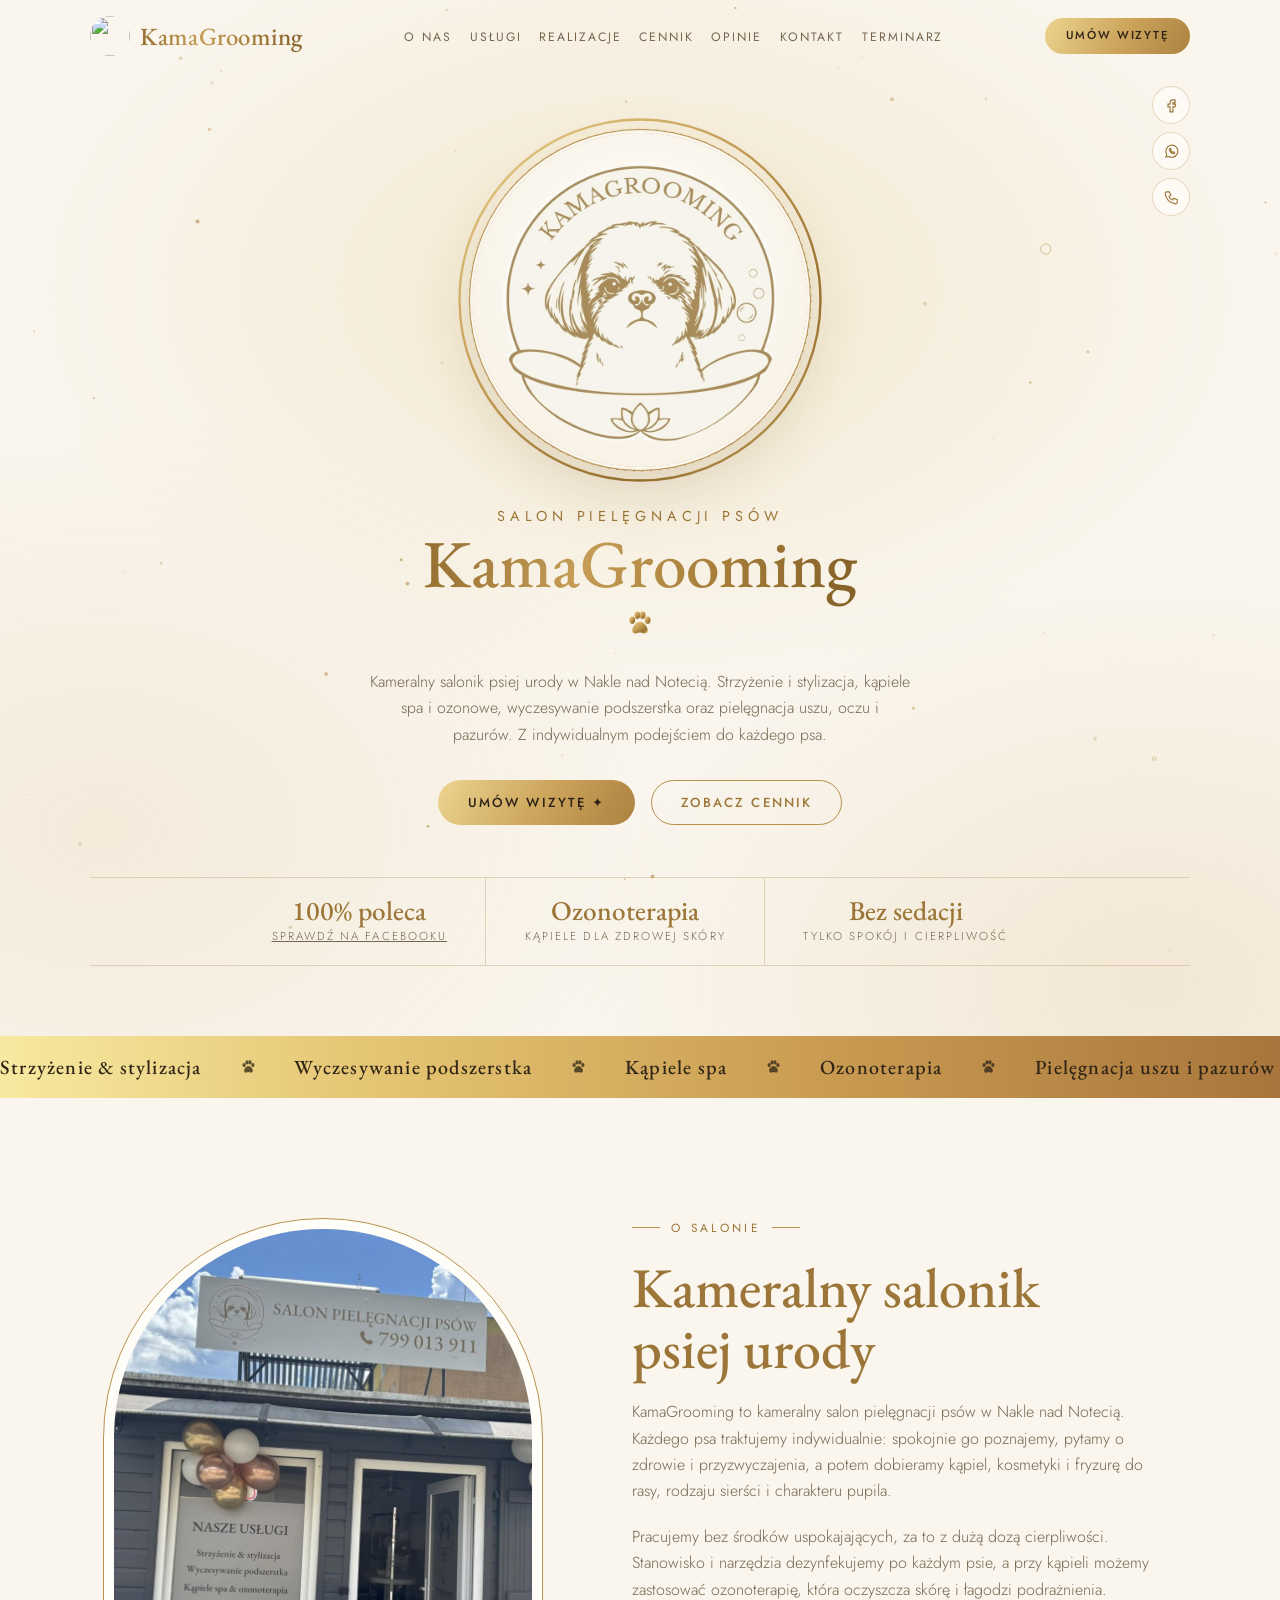
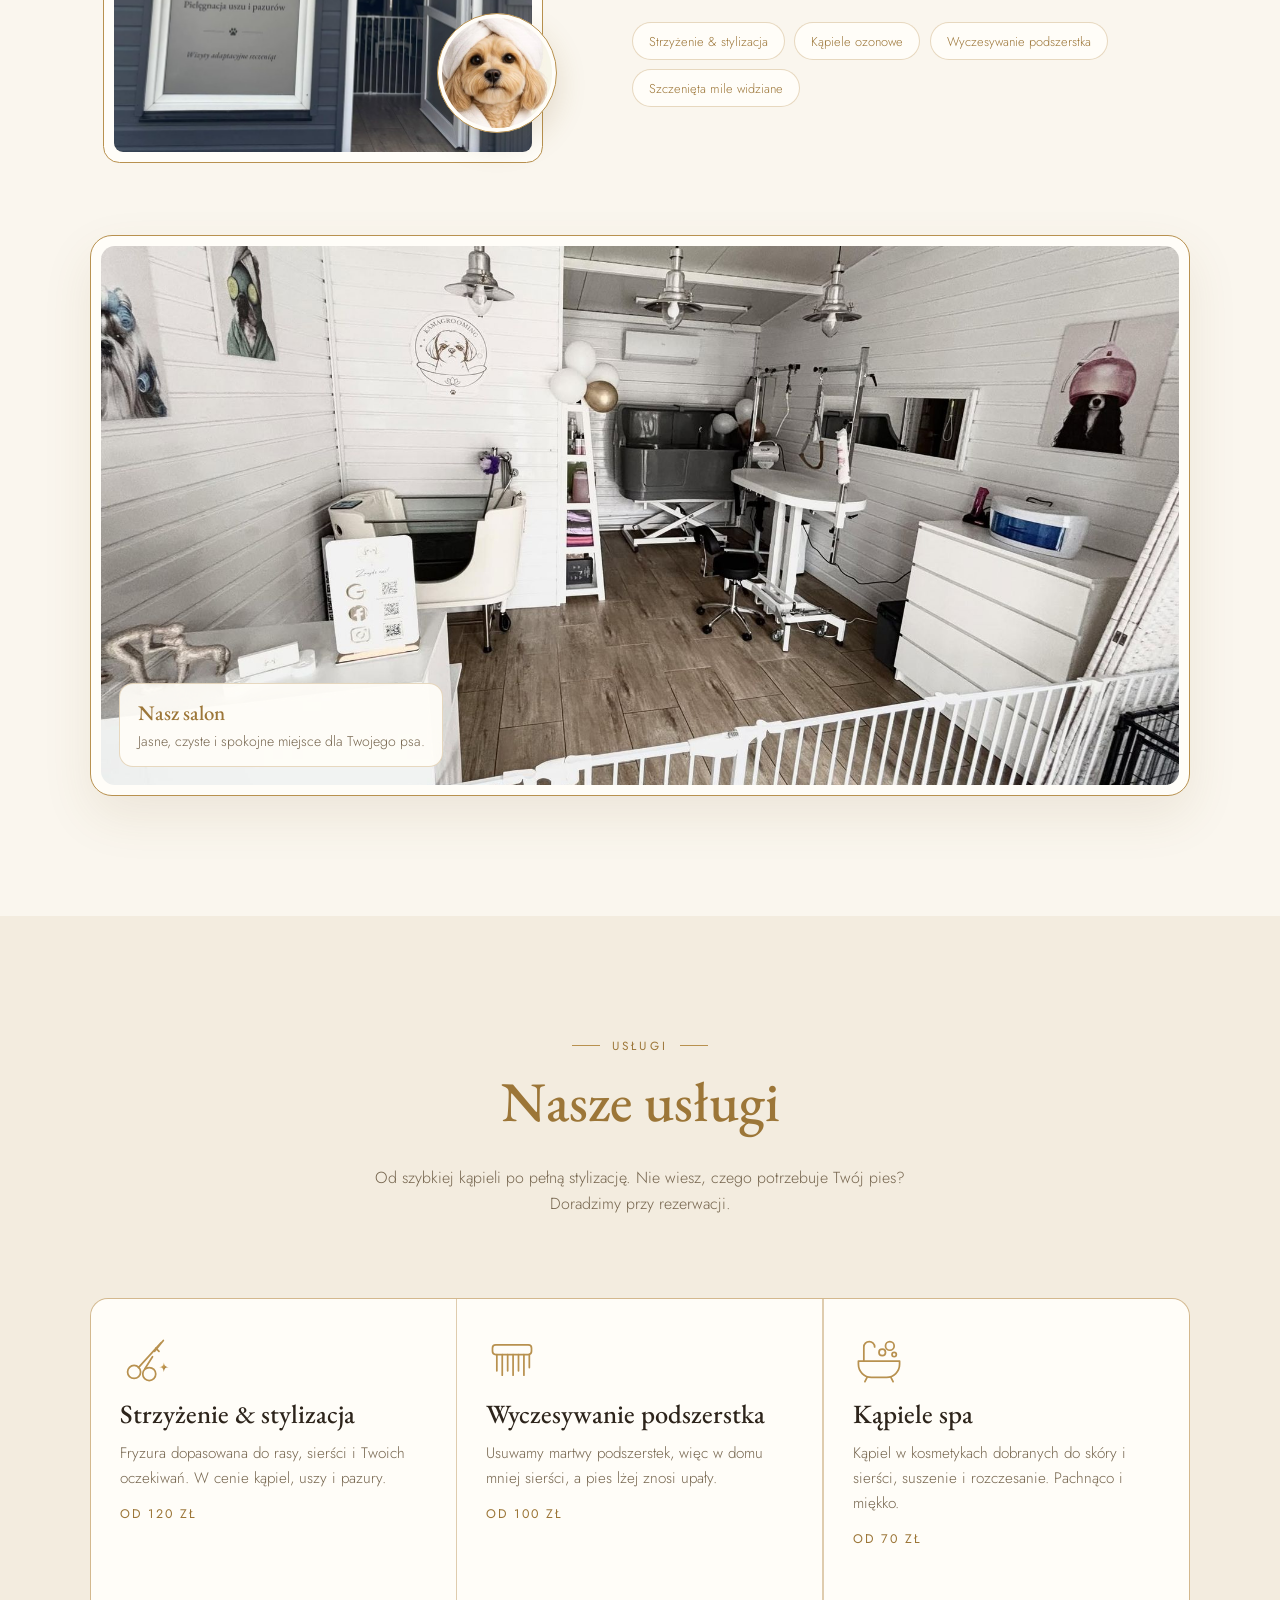
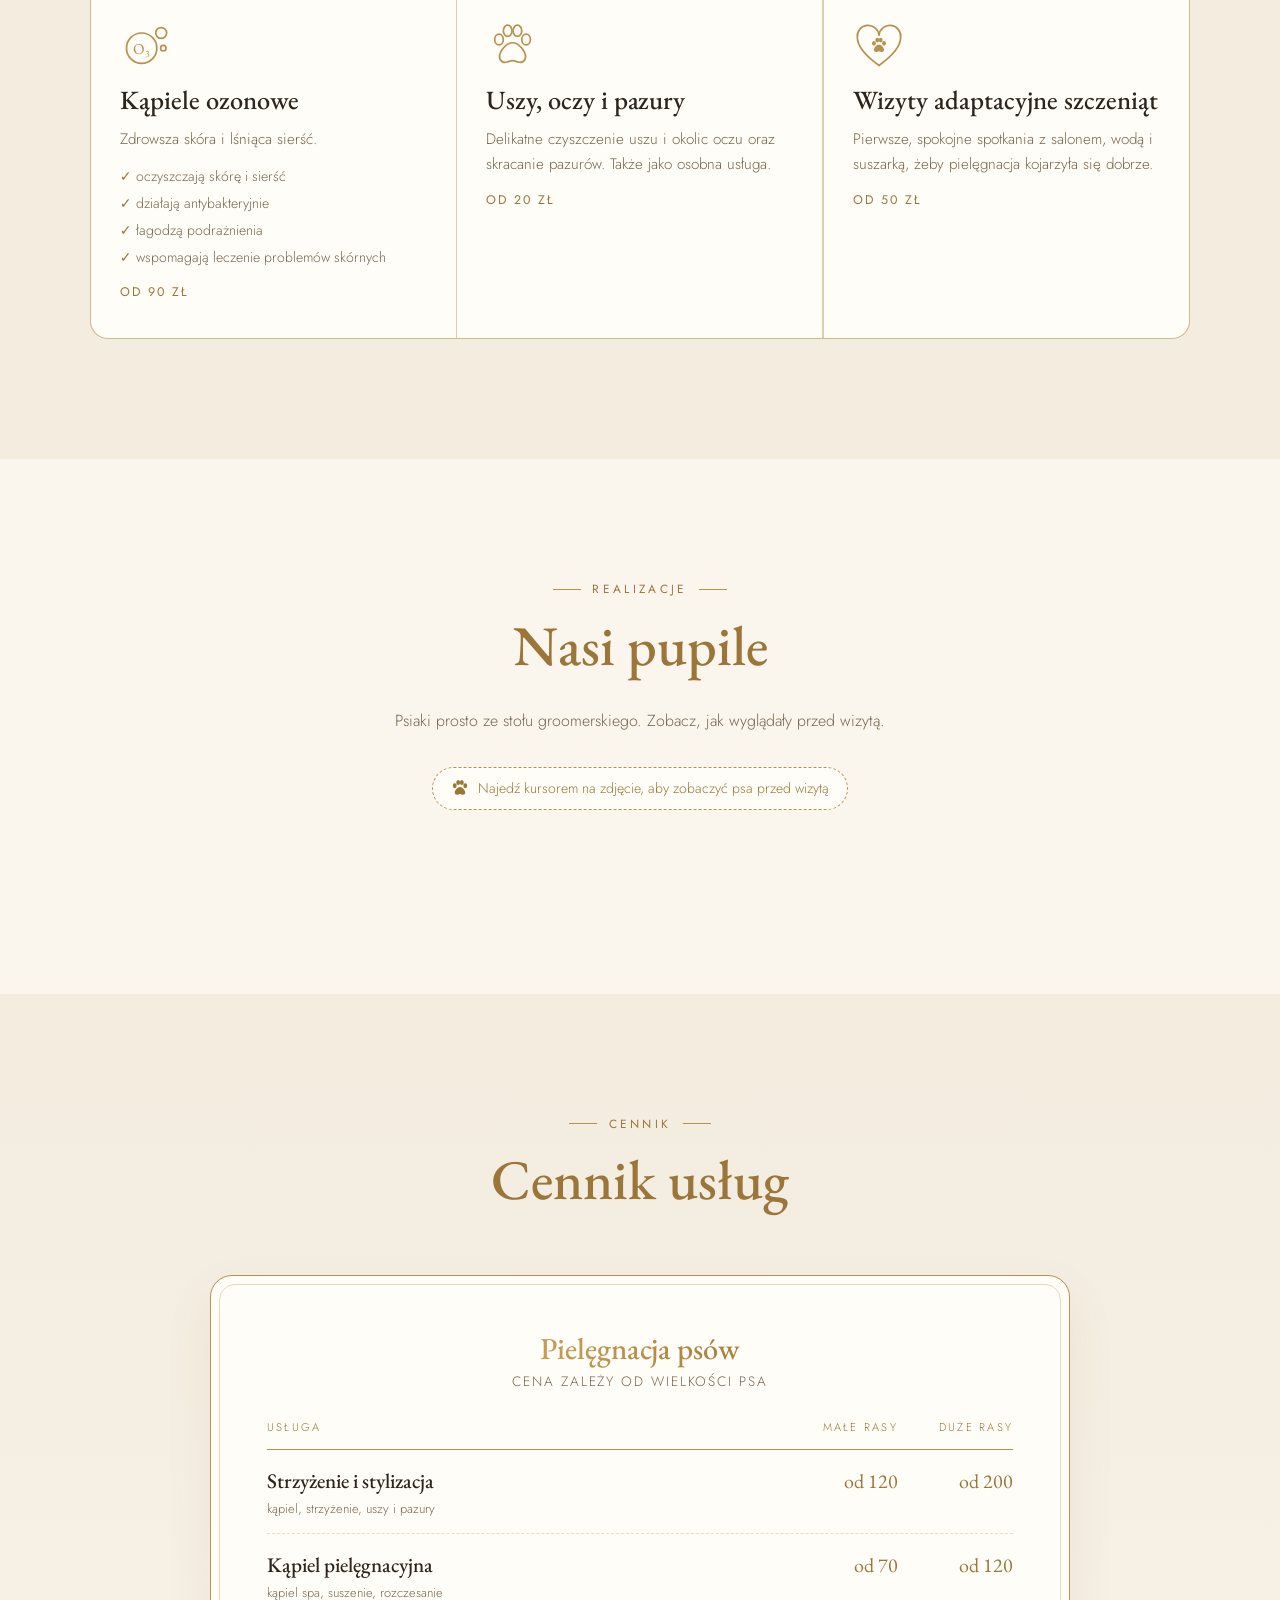
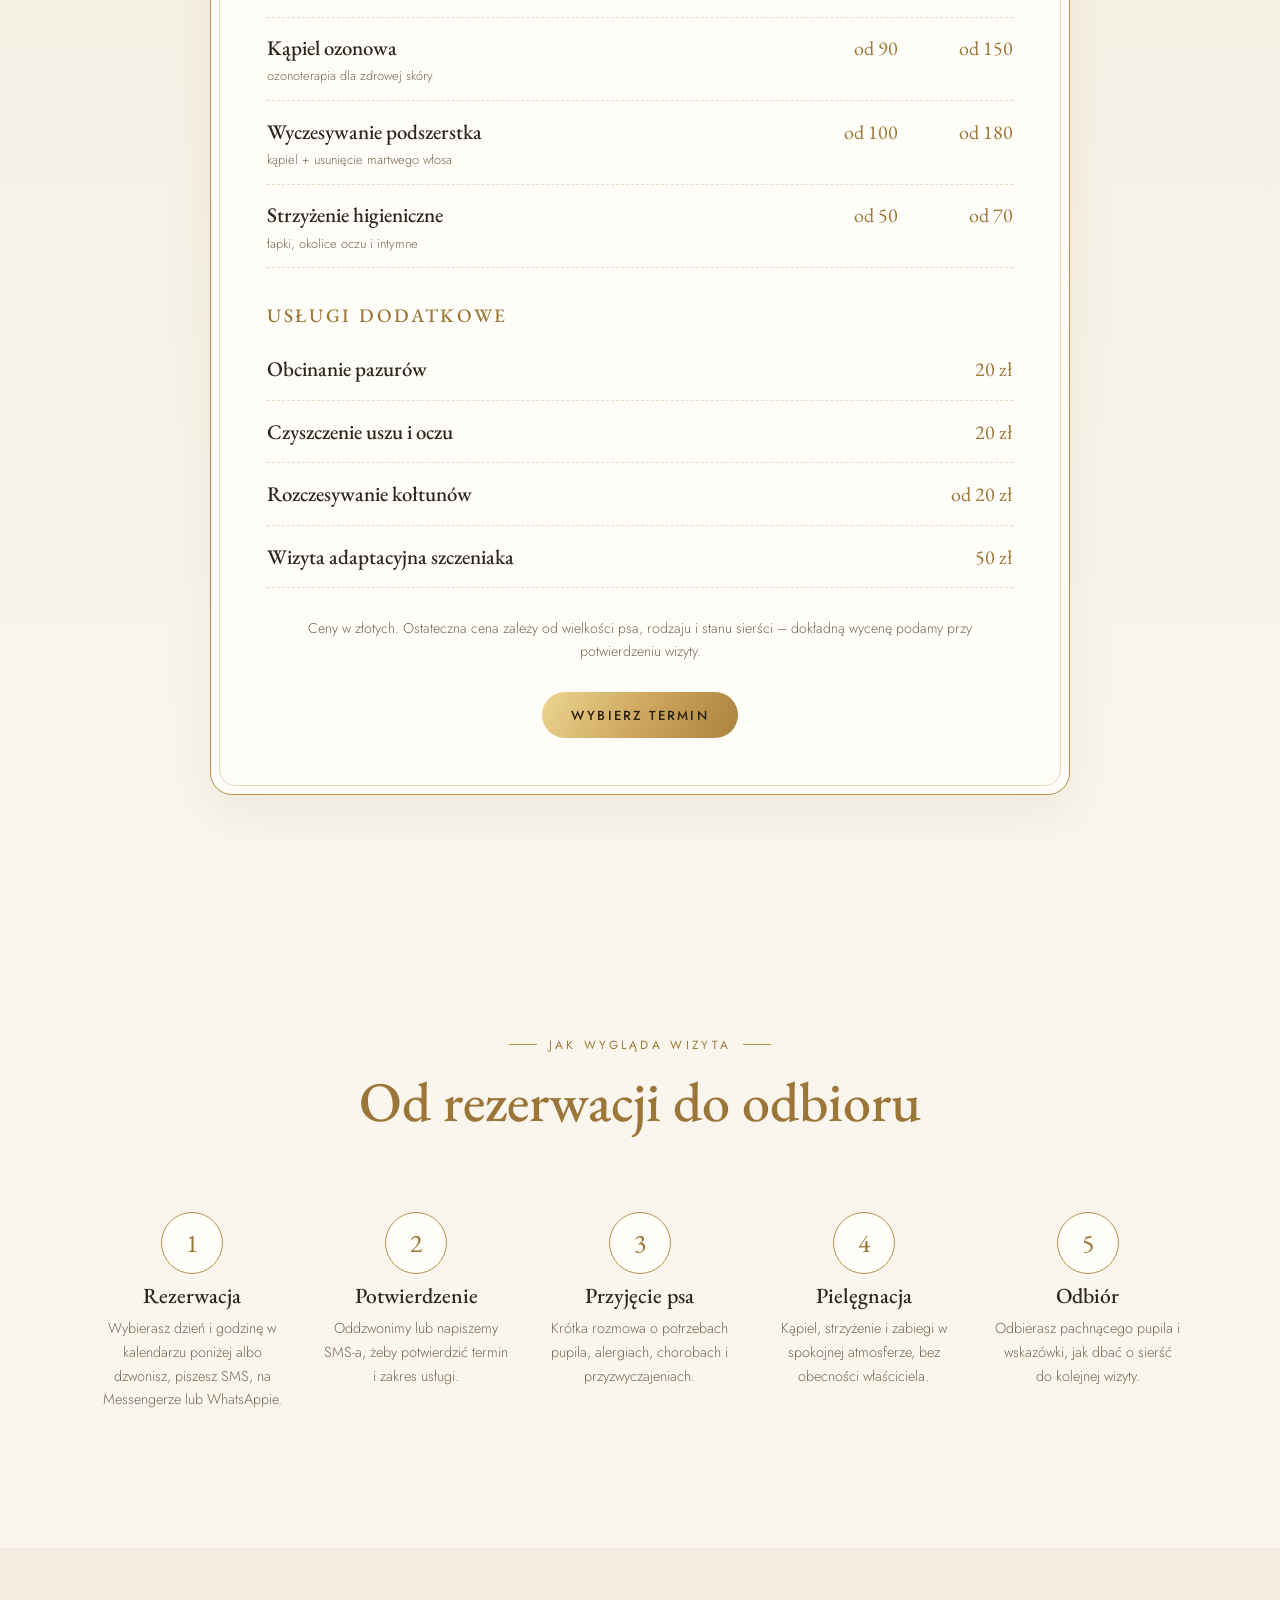
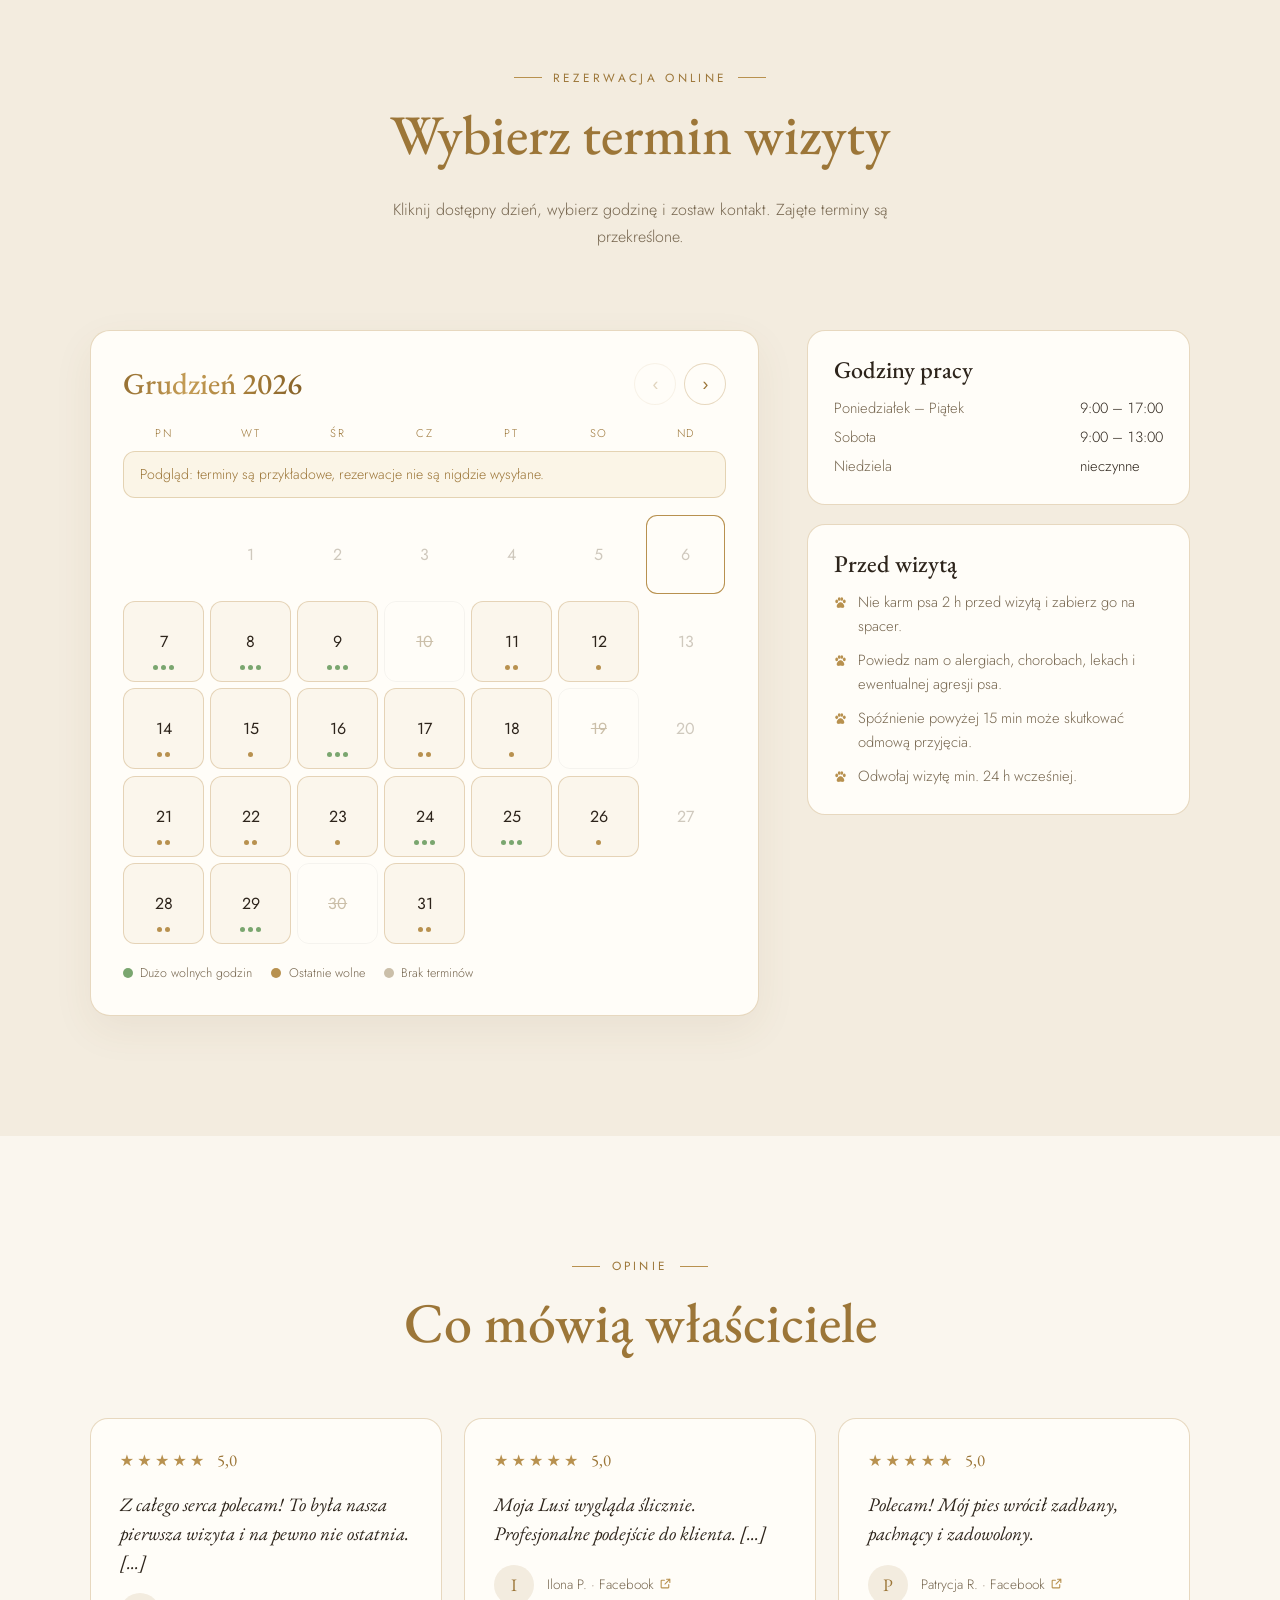
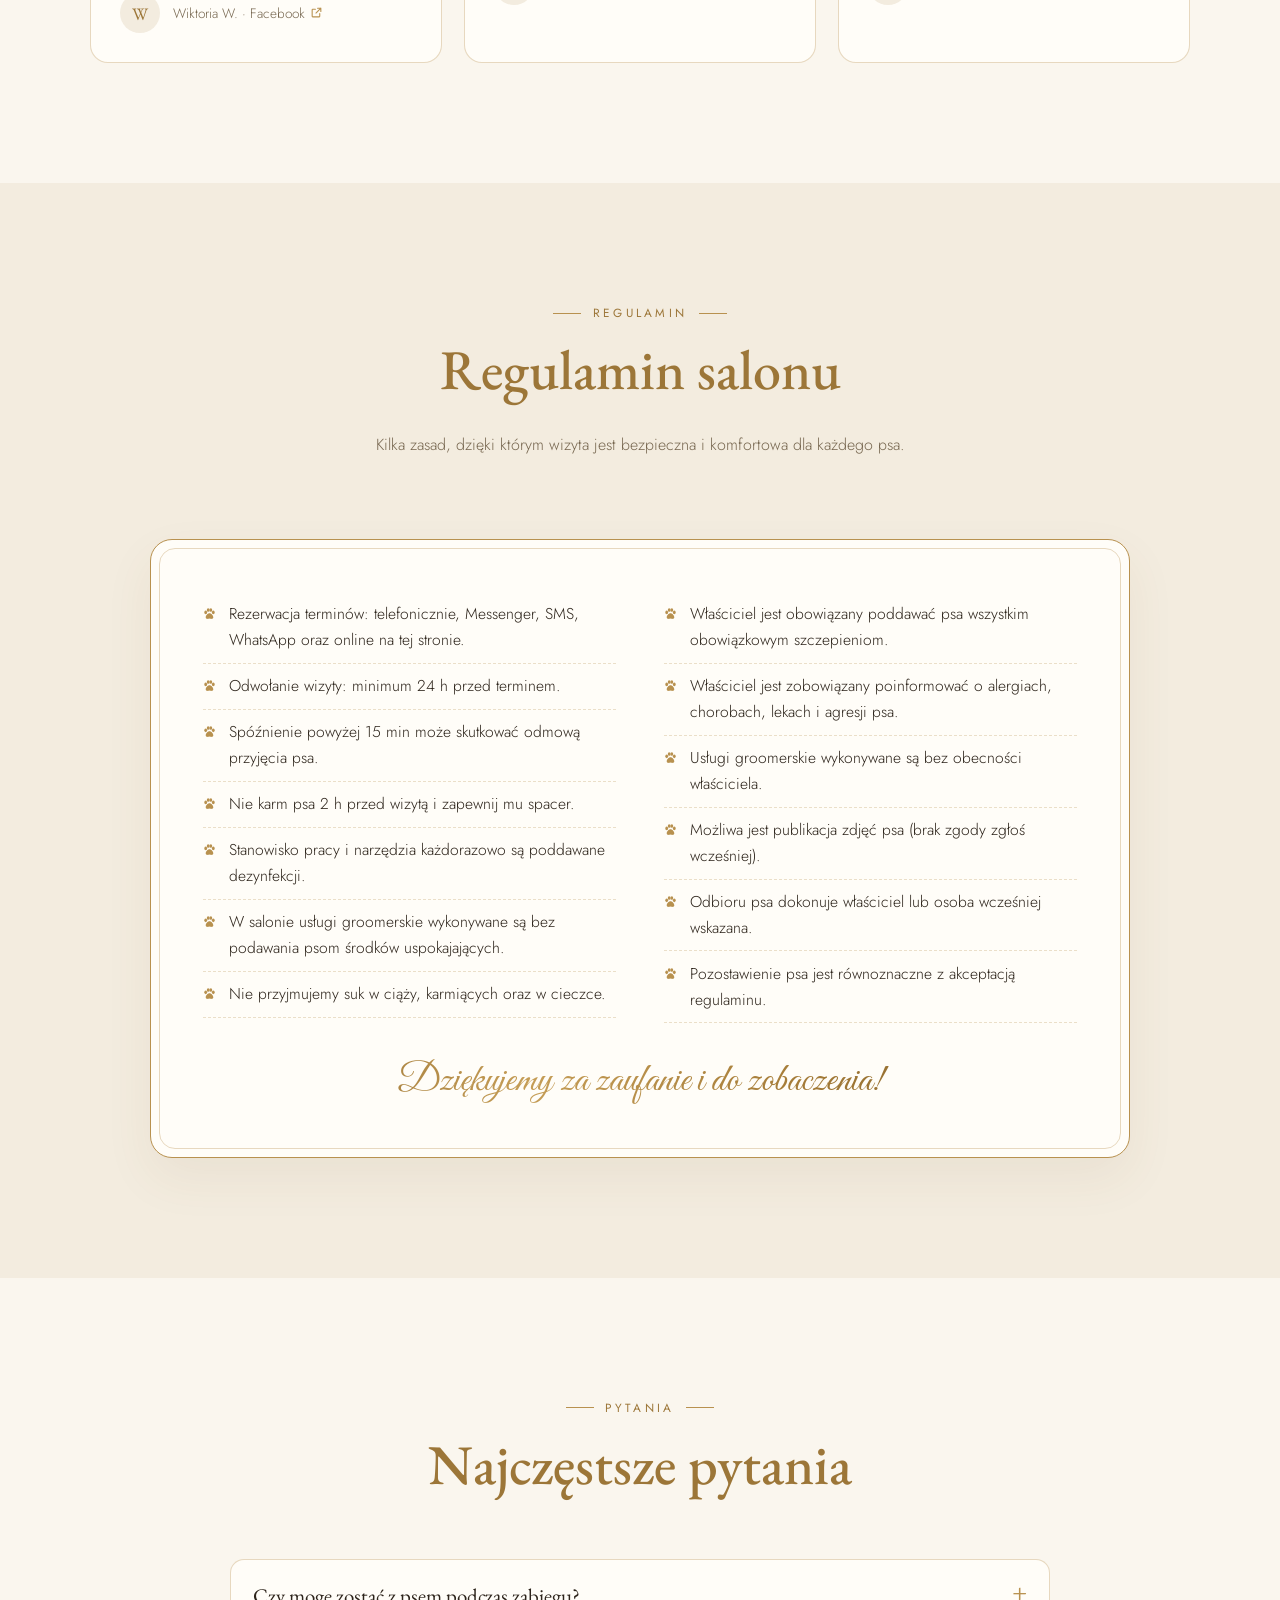
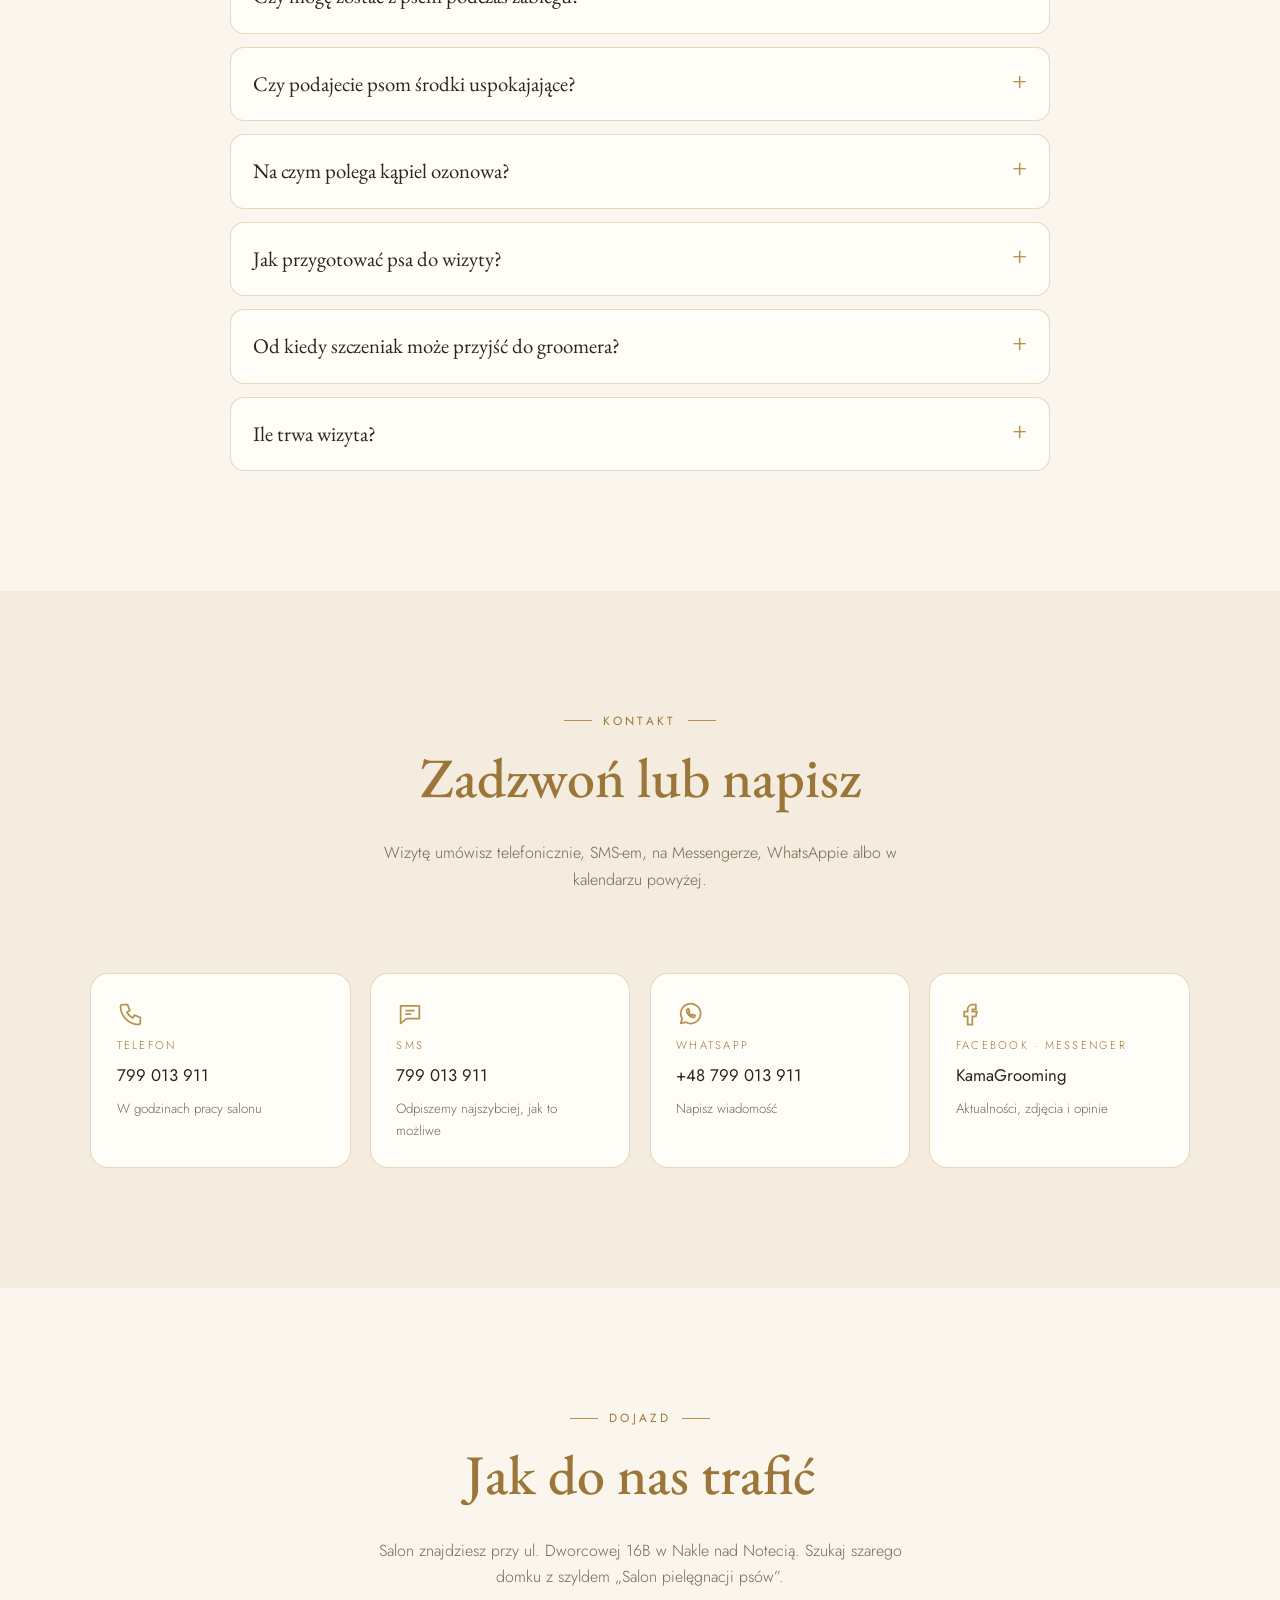
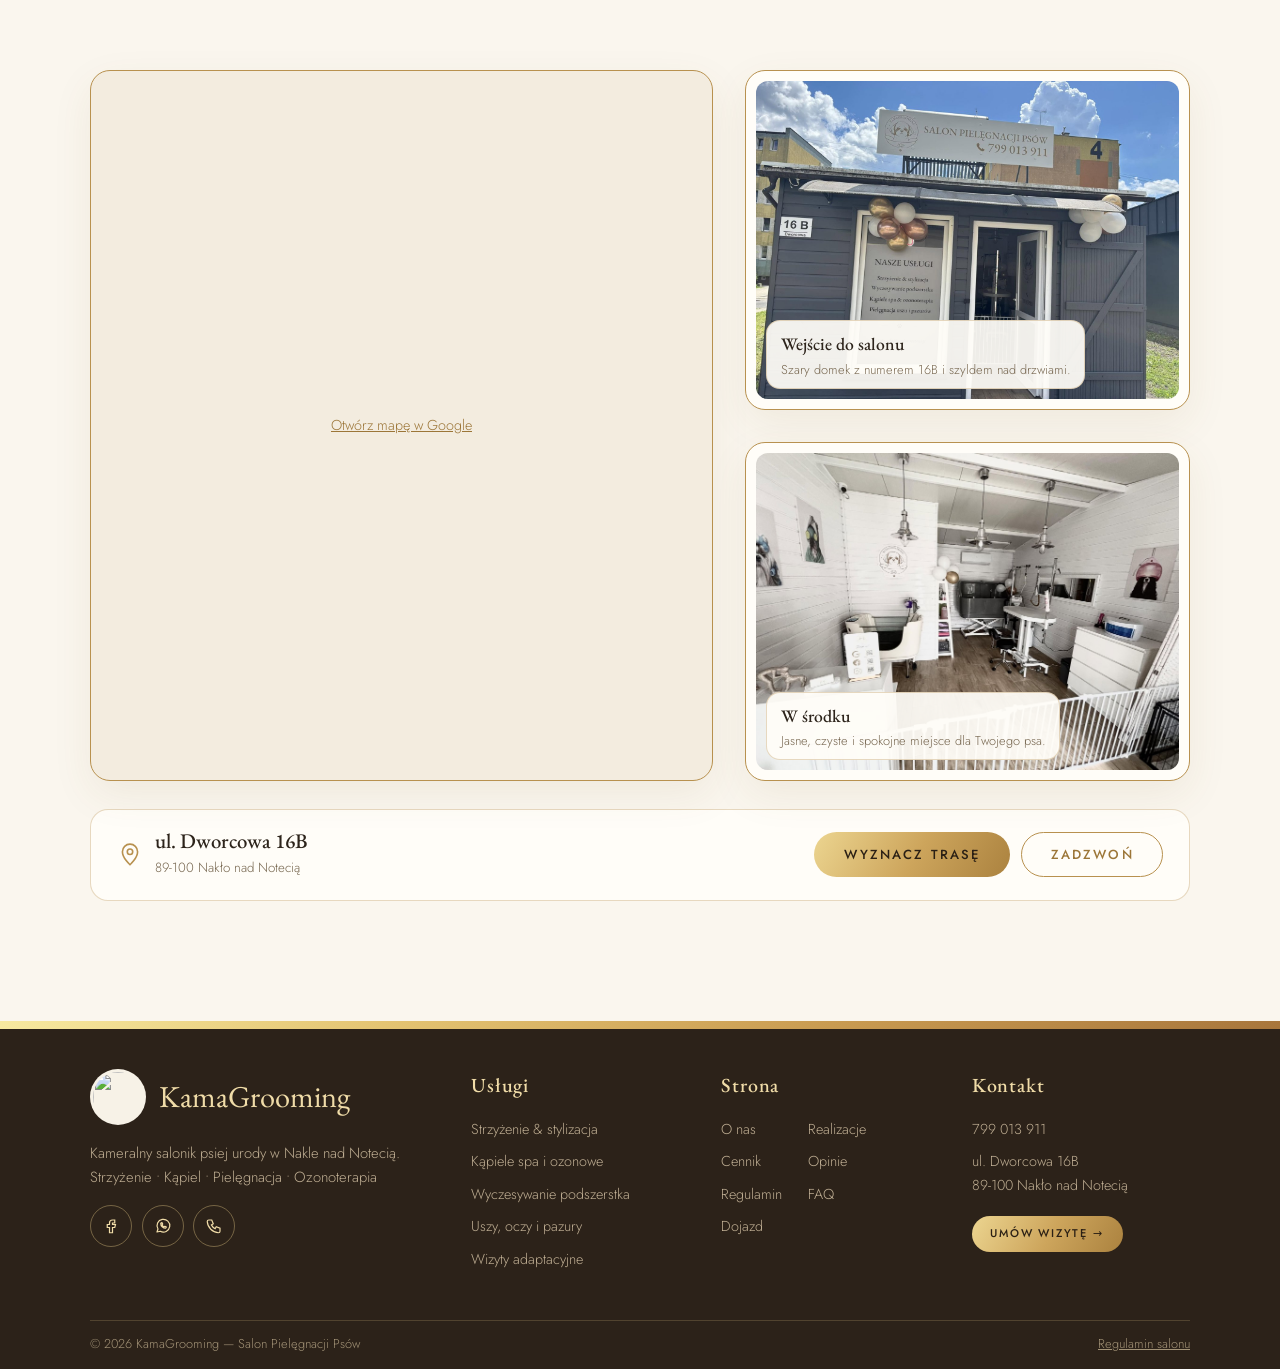
==== template.html @ 8129009f "Add files via upload" ====
<!doctype html>
<html lang="pl">
<head>
<meta charset="utf-8">
<meta name="viewport" content="width=device-width,initial-scale=1,viewport-fit=cover">
<meta name="description" content="KamaGrooming – kameralny salon pielęgnacji psów w Nakle nad Notecią. Strzyżenie i stylizacja, kąpiele spa, ozonoterapia, wyczesywanie podszerstka, pielęgnacja uszu i pazurów. Rezerwacja online.">
<meta name="theme-color" content="#faf6ee">
<link rel="manifest" href="manifest.webmanifest">
<link rel="icon" type="image/png" sizes="32x32" href="icons/favicon-32.png">
<link rel="apple-touch-icon" href="icons/apple-touch-icon.png">
<meta name="apple-mobile-web-app-capable" content="yes">
<meta name="mobile-web-app-capable" content="yes">
<meta name="apple-mobile-web-app-status-bar-style" content="default">
<meta name="apple-mobile-web-app-title" content="KamaGrooming">
<meta property="og:title" content="KamaGrooming – Salon Pielęgnacji Psów, Nakło nad Notecią">
<meta property="og:description" content="Pielęgnacja z miłością. Usługi, cennik, realizacje i rezerwacja wizyt online.">
<meta property="og:image" content="img/og.jpg">
<title>KamaGrooming – Salon Pielęgnacji Psów</title>
<link rel="preconnect" href="https://fonts.googleapis.com">
<link rel="stylesheet" href="https://fonts.googleapis.com/css2?family=EB+Garamond:ital,wght@0,400;0,500;0,600;1,400;1,500&family=Great+Vibes&family=Jost:wght@300;400;500&display=swap">
<style>
:root{padding-top:env(safe-area-inset-top,0px);padding-bottom:env(safe-area-inset-bottom,0px)}
body{margin:0}[hidden]{display:none!important}
/* Layout: centered gold emblem hero → editorial sections alternating ivory panels, gold bubbles/paws as punctuation */
:root{
  --bg:#faf6ee; --bg2:#f3ecdf; --card:#fffdf8; --ink:#2d241b; --muted:#76664f;
  --gold:#b8914f; --gold-hi:#e3c886; --gold-lo:#8f6a2e; --gold-d:#9c7638;
  --line:rgba(184,145,79,.34); --ok:#7aa66f; --busy:#cbbfa9;
  --band:linear-gradient(90deg,#f7e9a0 0%,#e4c472 30%,#c99b51 65%,#a8763c 100%);
  --btn:linear-gradient(120deg,#ecd590,#cda55c 52%,#ab823f);
  --f-display:"EB Garamond", Garamond, "Times New Roman", serif;
  --f-script:"Great Vibes", "Brush Script MT", cursive;
  --f-body:"Jost", "Segoe UI", system-ui, sans-serif;
  --gutter:clamp(16px,4vw,40px); --max:1180px;
  color-scheme:light;
}
*{box-sizing:border-box}
html{scroll-behavior:smooth;scroll-padding-top:calc(72px + env(safe-area-inset-top,0px))}
section[id]{scroll-margin-top:calc(72px + env(safe-area-inset-top,0px))}
body{background:var(--bg);color:var(--ink);font-family:var(--f-body);font-weight:300;font-size:16px;line-height:1.65;overflow-x:hidden}
img{max-width:100%;display:block}
a{color:inherit}
:focus-visible{outline:2px solid var(--gold);outline-offset:3px}
.wrap{max-width:var(--max);margin:0 auto;padding-inline:var(--gutter)}
.gold-text{background:linear-gradient(100deg,#8a6429,#c59d56 38%,#a67d39 66%,#7d5a24);-webkit-background-clip:text;background-clip:text;color:transparent}
.script{font-family:var(--f-script);font-weight:400}
.logo-text strong.gold-text,.brand b.gold-text,.sig.gold-text,.f-brand .script.gold-text,.portrait .badge b,h3.gold-text,.thanks.gold-text{padding:.12em .45em .18em;margin:-.12em -.45em -.18em;-webkit-box-decoration-break:clone;box-decoration-break:clone}
h1,h2,h3{font-family:var(--f-display);font-weight:500;line-height:1.1;text-wrap:balance;margin:0}
h2{font-size:clamp(2.2rem,5vw,3.5rem);color:var(--gold-d)}
h2 em{font-style:normal;font-weight:inherit;color:inherit}
.eyebrow{display:inline-flex;align-items:center;gap:.7rem;font-size:.74rem;letter-spacing:.28em;text-transform:uppercase;color:var(--gold-d);font-weight:400}
.eyebrow::before,.eyebrow::after{content:"";width:28px;height:1px;background:var(--gold)}
.lead{color:var(--muted);max-width:60ch}
section{padding-block:clamp(72px,10vw,120px);position:relative}
.sec-head{display:grid;gap:1rem;justify-items:center;text-align:center;margin-bottom:clamp(40px,6vw,64px)}
.btn{display:inline-flex;align-items:center;gap:.6rem;padding:.95rem 1.8rem;border-radius:999px;font:500 .82rem/1 var(--f-body);letter-spacing:.16em;text-transform:uppercase;text-decoration:none;cursor:pointer;border:1px solid var(--gold);transition:transform .25s,box-shadow .25s,background .25s}
.btn-gold{background:var(--btn) border-box;background-origin:border-box;color:#2b2015;border-color:transparent}
.btn-gold:hover{transform:translateY(-2px);box-shadow:0 10px 26px rgba(168,118,60,.32)}
/* złoty połysk przechodzący przez przyciski co kilka sekund */
.btn-gold{position:relative;overflow:hidden;isolation:isolate}
.btn-gold::after{content:"";position:absolute;top:-20%;bottom:-20%;left:0;width:45%;z-index:1;pointer-events:none;
  background:linear-gradient(105deg,transparent 0%,rgba(255,250,230,.15) 30%,rgba(255,255,255,.75) 50%,rgba(255,250,230,.15) 70%,transparent 100%);
  transform:translateX(-160%) skewX(-18deg);animation:goldShine 4.2s ease-in-out infinite}
.btn-gold:hover::after{animation-duration:1.4s}
@keyframes goldShine{0%,62%{transform:translateX(-160%) skewX(-18deg)}88%,100%{transform:translateX(340%) skewX(-18deg)}}
.btn-ghost{background:transparent;color:var(--gold-d)}
.btn-ghost:hover{background:rgba(184,145,79,.1)}
.divider{display:flex;align-items:center;justify-content:center;gap:14px;margin:0 auto}

/* NAV */
.nav{position:fixed;inset-inline:0;top:0;z-index:50;padding-top:env(safe-area-inset-top,0px);transition:background .3s,box-shadow .3s}
.nav.scrolled{background:rgba(250,246,238,.94);backdrop-filter:blur(10px);box-shadow:0 1px 0 var(--line),0 6px 24px rgba(120,90,40,.06)}
.nav-in{display:flex;align-items:center;justify-content:space-between;gap:1rem;height:72px}
.brand{display:flex;align-items:center;gap:.6rem;text-decoration:none}
.brand img{width:40px;height:40px}
.brand b{font-family:var(--f-display);font-weight:500;font-size:1.55rem;line-height:1;letter-spacing:.01em}
.nav ul{display:flex;gap:1.6rem;list-style:none;margin:0;padding:0}.nav ul a{white-space:nowrap}
@media (max-width:1360px){.nav ul{gap:1.1rem}.nav ul a{letter-spacing:.1em}}
.nav ul a{text-decoration:none;font-size:.76rem;letter-spacing:.16em;text-transform:uppercase;color:var(--muted);transition:color .2s;font-weight:400}
.nav ul a:hover,.nav ul a.act{color:var(--gold-d)}
.nav ul a{position:relative}.nav ul a.act::after{content:"";position:absolute;left:0;right:0;bottom:-6px;height:1.5px;background:var(--btn);border-radius:2px}
.nav .btn{padding:.7rem 1.2rem;font-size:.72rem;white-space:nowrap}
.burger{display:none;background:var(--card);border:1px solid var(--line);border-radius:10px;width:44px;height:44px;color:var(--gold-d);cursor:pointer;font-size:1.1rem}
.mobile-menu{position:fixed;inset:0;z-index:60;background:var(--bg);display:grid;place-content:center;gap:1.3rem;text-align:center;padding:var(--gutter)}
.mobile-menu a{font-family:var(--f-display);font-size:1.9rem;text-decoration:none;color:var(--ink)}
.mobile-menu .close{position:absolute;top:calc(18px + env(safe-area-inset-top,0px));right:18px}
/* wstążka zawsze w jednej linii z logo, zakładki na środku */
.nav-in>nav{flex:1;display:flex;justify-content:center;min-width:0}
@media (max-width:1180px) and (min-width:821px){.nav ul{gap:.9rem}.nav ul a{font-size:.66rem;letter-spacing:.08em}.nav .btn{padding:.6rem .95rem;font-size:.64rem;letter-spacing:.1em}}
@media (max-width:1040px) and (min-width:821px){.brand b{display:none}}
/* telefon / bardzo wąskie okno: zakładki w drugim rzędzie (przewijane w bok, gdy się nie mieszczą) */
@media (max-width:820px){
  .nav-in{flex-wrap:wrap;height:auto;padding-top:8px;row-gap:0}
  .nav-in>nav{order:3;flex:0 0 auto;width:calc(100% + 2*var(--gutter));margin:6px calc(-1*var(--gutter)) 0;overflow-x:auto;scrollbar-width:none;border-top:1px solid var(--line);-webkit-overflow-scrolling:touch}
  .nav-in>nav::-webkit-scrollbar{display:none}
  .nav ul{display:flex;justify-content:center;gap:1.4rem;padding:.6rem var(--gutter);width:max-content;min-width:100%;margin:0 auto}
  .nav ul a{font-size:.72rem}
  .burger{display:none}
  html{scroll-padding-top:calc(112px + env(safe-area-inset-top,0px))}section[id]{scroll-margin-top:calc(112px + env(safe-area-inset-top,0px))}
  .hero{padding-top:calc(150px + env(safe-area-inset-top,0px))}
  .soc-hero{top:calc(126px + env(safe-area-inset-top,0px))}
}
@media (max-width:600px){
  .brand img{width:34px;height:34px}.brand b{font-size:1.3rem}
  .nav .btn{padding:.55rem .85rem;font-size:.62rem;letter-spacing:.1em}
  .nav ul{gap:1.1rem;justify-content:flex-start}.nav ul a{font-size:.68rem;letter-spacing:.12em}
}

/* HERO */
.hero{padding-top:calc(110px + env(safe-area-inset-top,0px));padding-bottom:70px;text-align:center;overflow:hidden;
  background:radial-gradient(ellipse 70% 55% at 50% 28%,rgba(227,200,134,.30),transparent 70%),radial-gradient(ellipse 45% 40% at 90% 95%,rgba(201,155,81,.16),transparent),radial-gradient(ellipse 45% 40% at 8% 80%,rgba(201,155,81,.12),transparent),var(--bg)}
.sparkles{position:absolute;inset:0;width:100%;height:100%;display:block;pointer-events:none}
.emblem{position:relative;width:min(380px,78vw);aspect-ratio:1;margin:0 auto 1.4rem}
.emblem .ring{position:absolute;inset:0}
.emblem{cursor:pointer;-webkit-tap-highlight-color:transparent}
.emblem.spin{animation:coin 1.9s cubic-bezier(.1,.7,.2,1)}
@keyframes coin{0%{transform:perspective(1000px) rotateY(0)}100%{transform:perspective(1000px) rotateY(1800deg)}}
.emblem .disc{position:absolute;inset:6%;z-index:1;border-radius:50%;overflow:hidden;background:radial-gradient(circle at 50% 40%,#fffdf8,#f6efe2);box-shadow:0 0 0 3px var(--bg),0 0 0 4px var(--gold),0 24px 60px rgba(120,86,36,.18)}
.emblem .disc img{position:absolute;inset:0;width:100%;height:100%;object-fit:contain}
.logo-text{display:grid;gap:.15rem;justify-items:center;margin:-.2rem auto 1.8rem}
.logo-text small{font-family:var(--f-body);font-weight:400;font-size:clamp(.74rem,2.6vw,.9rem);letter-spacing:.34em;text-transform:uppercase;color:var(--gold-d)}
.logo-text strong{font-family:var(--f-display);font-weight:500;font-size:clamp(2.7rem,9vw,4.2rem);line-height:1.1}
.logo-text .pawline{width:min(220px,58vw);margin-top:.2rem}
.emblem .sprig{position:absolute;width:34%;z-index:2}
.emblem .sprig.l{left:-19%;bottom:-4%}
.emblem .sprig.r{right:-19%;bottom:-4%;transform:scaleX(-1)}
.tag-script{font-family:var(--f-script);font-weight:400;font-size:clamp(2.3rem,6vw,3.3rem);line-height:1.2;margin:0;color:var(--gold-d)}
.hero p.lead{margin:1rem auto 2rem}
.hero-ctas{display:flex;flex-wrap:wrap;gap:1rem;justify-content:center}
.hero-facts{display:flex;flex-wrap:wrap;justify-content:center;gap:0;margin-top:3.2rem;border-block:1px solid var(--line)}
.hero-facts div{padding:1.2rem clamp(1rem,3vw,2.4rem);display:grid;gap:.2rem}
.hero-facts div+div{border-left:1px solid var(--line)}
.hero-facts b{font-family:var(--f-display);font-size:1.7rem;font-weight:500;color:var(--gold-d);line-height:1}
.hero-facts span{font-size:.72rem;letter-spacing:.18em;text-transform:uppercase;color:var(--muted)}
@media (max-width:560px){.hero-facts div+div{border-left:0;border-top:1px solid var(--line)}.hero-facts div{width:100%}}

/* MARQUEE (złoty pas jak na plakacie) */
.marquee{overflow:hidden;background:var(--band);color:#2f2416;padding-block:.9rem}
.marquee-track{display:flex;gap:2.4rem;width:max-content;animation:mq 42s linear infinite}
.marquee span{font-family:var(--f-display);font-size:1.25rem;font-weight:500;letter-spacing:.06em;white-space:nowrap;display:inline-flex;align-items:center;gap:2.4rem}
.marquee span::after{content:"";width:16px;height:14px;background:currentColor;opacity:.75;-webkit-mask:var(--paw) center/contain no-repeat;mask:var(--paw) center/contain no-repeat}
:root{--paw:url("data:image/svg+xml,%3Csvg xmlns='http://www.w3.org/2000/svg' viewBox='0 0 24 22'%3E%3Cellipse cx='5' cy='8' rx='2.6' ry='3.3'/%3E%3Cellipse cx='9.6' cy='3.6' rx='2.6' ry='3.4'/%3E%3Cellipse cx='14.4' cy='3.6' rx='2.6' ry='3.4'/%3E%3Cellipse cx='19' cy='8' rx='2.6' ry='3.3'/%3E%3Cpath d='M12 9.5c-3.6 0-7 4.6-7 7.6 0 2.6 2.4 3.4 4.2 2.8 1.2-.4 1.9-.8 2.8-.8s1.6.4 2.8.8c1.8.6 4.2-.2 4.2-2.8 0-3-3.4-7.6-7-7.6z'/%3E%3C/svg%3E")}
@keyframes mq{to{transform:translateX(-50%)}}

/* ABOUT */
.about-grid{display:grid;grid-template-columns:minmax(0,5fr) minmax(0,6fr);gap:clamp(32px,6vw,80px);align-items:stretch}
.portrait{position:relative;max-width:440px;justify-self:center;width:100%;align-self:center}
.portrait .frame{border-radius:240px 240px 18px 18px;overflow:hidden;border:1px solid var(--gold);padding:10px;background:var(--card)}
.portrait .ph{border-radius:230px 230px 10px 10px;aspect-ratio:4/5;overflow:hidden;background:#f5f1e4}
.portrait .ph img{width:100%;height:100%;object-fit:cover;object-position:50% 20%}
.portrait .badge{position:absolute;right:-14px;bottom:30px;background:var(--card);border:1px solid var(--gold);border-radius:50%;width:120px;height:120px;display:grid;place-content:center;text-align:center;box-shadow:0 12px 30px rgba(120,86,36,.18)}
.portrait .badge b{font-family:var(--f-script);font-weight:400;font-size:1.7rem;line-height:1;color:var(--gold-d);white-space:nowrap}
.portrait .badge.pic{display:block;padding:4px;overflow:hidden}.portrait .badge.pic img{width:100%;height:100%;border-radius:50%;object-fit:cover}
.portrait .badge span{font-size:.6rem;letter-spacing:.2em;text-transform:uppercase;color:var(--muted)}
.portrait .deco{position:absolute;left:-34px;top:-14px;width:120px}
.about-copy{display:grid;gap:1.2rem;align-content:center;grid-template-rows:auto auto auto auto auto 1fr}
.about-copy p{margin:0;color:var(--muted);max-width:58ch}
.about-copy .sig{font-family:var(--f-script);font-size:2.6rem;line-height:1;justify-self:start;align-self:center}
.chips{display:flex;flex-wrap:wrap;gap:.6rem}
.chip{border:1px solid var(--line);border-radius:999px;padding:.45rem 1rem;font-size:.8rem;color:var(--gold-d);background:var(--card)}
.salon-pic{position:relative;margin:clamp(40px,6vw,72px) 0 0;border:1px solid var(--gold);border-radius:22px;padding:10px;background:var(--card);box-shadow:0 20px 50px rgba(120,86,36,.1)}
.salon-pic img{width:100%;height:auto;aspect-ratio:16/8;object-fit:cover;object-position:50% 62%;border-radius:14px}
.salon-pic figcaption{position:absolute;left:28px;bottom:28px;background:rgba(255,253,248,.93);border:1px solid var(--line);border-radius:14px;padding:.75rem 1.1rem;font-size:.88rem;color:var(--muted)}
.salon-pic figcaption b{display:block;font-family:var(--f-display);font-weight:500;font-size:1.3rem;color:var(--gold-d)}
@media (max-width:640px){.salon-pic img{aspect-ratio:4/3}.salon-pic figcaption{position:static;margin-top:10px;border:0;padding:.2rem .4rem}}
@media (max-width:860px){.about-copy{grid-template-rows:none}.about-grid{grid-template-columns:1fr}.portrait .badge{right:0}}

/* SERVICES */
.services{background:var(--bg2)}
.svc-grid{display:grid;grid-template-columns:repeat(3,minmax(0,1fr));gap:1px;background:var(--line);border:1px solid var(--line);border-radius:18px;overflow:hidden}
.svc{background:var(--card);padding:2.2rem 1.8rem;display:grid;gap:.8rem;align-content:start;transition:background .3s}
.svc:hover{background:#fffaf0}
/* kafelki usług reagują na mysz: lekko się przechylają w stronę kursora, złoty refleks, ikonka ożywa */
.svc{position:relative;transition:transform .35s cubic-bezier(.2,.8,.3,1),box-shadow .35s,background .3s;will-change:transform}
.svc::after{content:"";position:absolute;inset:0;pointer-events:none;opacity:0;transition:opacity .3s;background:radial-gradient(circle at var(--gx,50%) var(--gy,50%),rgba(236,210,140,.28),transparent 55%)}
.svc.tilt{z-index:2;box-shadow:0 18px 40px rgba(120,86,36,.16);transition:transform .08s linear,box-shadow .35s,background .3s}
.svc.tilt::after{opacity:1}
.svc .ic{transition:transform .4s cubic-bezier(.3,1.6,.5,1)}
@media (hover:hover){.svc:hover .ic{transform:scale(1.14) rotate(-6deg);animation:icPlay 1.1s ease-in-out .1s}}
@keyframes icPlay{0%,100%{transform:scale(1.14) rotate(-6deg)}25%{transform:scale(1.18) rotate(8deg)}50%{transform:scale(1.12) rotate(-10deg)}75%{transform:scale(1.16) rotate(4deg)}}
.svc .ic{width:52px;height:52px;color:var(--gold)}
.svc h3{font-size:1.65rem;color:var(--ink)}
.svc p{margin:0;color:var(--muted);font-size:.95rem}
.svc ul{margin:0;padding:0;list-style:none;display:grid;gap:.25rem;font-size:.88rem;color:var(--muted)}
.svc li::before{content:"✓ ";color:var(--gold-d);font-weight:500}
.svc .from{font-size:.78rem;letter-spacing:.16em;text-transform:uppercase;color:var(--gold-d);font-weight:400}
@media (max-width:900px){.svc-grid{grid-template-columns:repeat(2,minmax(0,1fr))}}
@media (max-width:560px){.svc-grid{grid-template-columns:1fr}}

/* REALIZACJE — przed / po */
.ba-hint{display:inline-flex;align-items:center;gap:.6rem;margin:0 auto;padding:.55rem 1.1rem;border:1px dashed var(--gold);border-radius:999px;font-size:.88rem;color:var(--gold-d);background:var(--card)}
.ba-hint svg{width:18px;height:18px;flex:none}
.ba-hint .t{display:none}
@media (hover:none),(pointer:coarse){.ba-hint .m{display:none}.ba-hint .t{display:inline}}
.touch .ba-hint .m{display:none}.touch .ba-hint .t{display:inline}
.dogs{display:grid;grid-template-columns:repeat(4,minmax(0,1fr));gap:clamp(12px,1.8vw,22px)}
@media (max-width:980px){.dogs{grid-template-columns:repeat(3,minmax(0,1fr))}}
@media (max-width:640px){.dogs{grid-template-columns:repeat(2,minmax(0,1fr))}}
.dog{padding:0;border:0;background:none;font:inherit;color:inherit;text-align:center;cursor:zoom-in;display:grid;gap:.55rem;-webkit-touch-callout:none;-webkit-user-select:none;user-select:none}
.dog .ph{position:relative;display:block;aspect-ratio:3/4;border-radius:16px;overflow:hidden;border:1px solid var(--line);background:#efe7d8;box-shadow:0 8px 22px rgba(120,86,36,.08);transition:transform .3s,box-shadow .3s,border-color .3s}
.dog .ph img{position:absolute;inset:0;width:100%;height:100%;object-fit:cover;pointer-events:none;-webkit-user-drag:none}
.dog .ph .b{opacity:0;transition:opacity .35s ease}
.dog .tag{position:absolute;left:10px;top:10px;padding:.28rem .75rem;border-radius:999px;background:rgba(255,253,248,.9);border:1px solid var(--line);font-size:.66rem;letter-spacing:.2em;text-transform:uppercase;color:var(--gold-d);font-weight:500}
.dog .tag .pr{display:none}
.dog .nm{font-family:var(--f-display);font-size:1.3rem;line-height:1.1;display:inline-flex;align-items:center;justify-content:center;gap:.4rem;color:var(--ink)}
.dog .nm svg{width:14px;height:14px;color:var(--gold)}
@media (hover:hover){.dog:hover .ph{transform:translateY(-3px);box-shadow:0 16px 34px rgba(120,86,36,.16);border-color:var(--gold)}.dog:hover .b{opacity:1}.dog:hover .tag .po{display:none}.dog:hover .tag .pr{display:inline}}
.dog.hold .b{opacity:1}.dog.hold .tag .po{display:none}.dog.hold .tag .pr{display:inline}.dog.hold .ph{border-color:var(--gold)}
.more{display:flex;justify-content:center;margin-top:2.2rem}
.lb{position:fixed;inset:0;z-index:85;background:rgba(36,28,20,.92);display:grid;place-items:center;padding:var(--gutter)}
.lb .stage{position:relative;-webkit-touch-callout:none;user-select:none}
.lb img{max-height:78vh;width:auto;max-width:100%;border-radius:12px;border:1px solid var(--gold)}
.lb img.b2{position:absolute;inset:0;width:100%;height:100%;object-fit:cover;opacity:0;transition:opacity .3s}
.lb.before img.b2{opacity:1}
.lb .x{position:absolute;top:calc(16px + env(safe-area-inset-top,0px));right:16px}
.lb .pv,.lb .nx{position:absolute;top:50%;transform:translateY(-50%)}
.lb .pv{left:12px}.lb .nx{right:12px}
.lb .icon-btn{background:rgba(255,253,248,.12);color:#f3e2b8;border-color:rgba(227,200,134,.5)}
.lb .bar{position:absolute;bottom:calc(14px + env(safe-area-inset-bottom,0px));left:50%;transform:translateX(-50%);display:flex;align-items:center;gap:1rem;color:#e9dcc3;font-size:.85rem;white-space:nowrap}
.lb .bar b{font-family:var(--f-display);font-weight:500;font-size:1.35rem;color:#f3e2b8}
.lb .tog{background:none;border:1px solid rgba(227,200,134,.6);color:#f3e2b8;border-radius:999px;padding:.45rem 1rem;font:500 .72rem var(--f-body);letter-spacing:.16em;text-transform:uppercase;cursor:pointer}
.lb .cnt{font-variant-numeric:tabular-nums;letter-spacing:.14em;color:#b9a98f}

.certs-sec{padding-top:0}
.cert-grid{display:flex;flex-wrap:wrap;justify-content:center;gap:clamp(14px,2vw,22px);max-width:1000px;margin:0 auto}
.cert{flex:0 1 calc((100% - 2*clamp(14px,2vw,22px))/3);padding:0;border:1px solid var(--line);border-radius:14px;background:var(--card);cursor:zoom-in;overflow:hidden;display:flex;flex-direction:column;color:var(--ink);font:inherit;text-align:center;transition:border-color .3s,transform .3s}
.cert:hover{border-color:var(--gold);transform:translateY(-3px)}
.cert .cimg{display:block;aspect-ratio:4/3;background:#fff;padding:10px}
.cert img{width:100%;height:100%;object-fit:contain}
.cert .ct{padding:.8rem 1rem;font-size:.9rem;color:var(--muted)}
@media (max-width:860px){.cert{flex-basis:calc((100% - clamp(14px,2vw,22px))/2)}}
@media (max-width:520px){.cert{flex-basis:100%}}

/* PRICING */
.pricing{background:linear-gradient(180deg,var(--bg2),var(--bg))}
.price-board{max-width:860px;margin:0 auto;border:1px solid var(--gold);border-radius:22px;padding:clamp(24px,5vw,56px);background:var(--card);position:relative;box-shadow:0 20px 50px rgba(120,86,36,.08)}
.price-board::before{content:"";position:absolute;inset:8px;border:1px solid var(--line);border-radius:16px;pointer-events:none}
.price-board .corner{position:absolute;width:74px}
.price-board .corner.tl{top:-28px;left:-24px}
.price-board .corner.br{bottom:-28px;right:-24px;transform:rotate(180deg)}
.pb-head{display:grid;grid-template-columns:1fr 6.2rem 6.2rem;gap:1rem;padding-bottom:.8rem;border-bottom:1px solid var(--gold);font-size:.7rem;letter-spacing:.2em;text-transform:uppercase;color:var(--gold-d)}
.pb-head span:not(:first-child){text-align:right}
.pb-sub{text-align:center;margin-bottom:1.6rem;display:grid;gap:.3rem}
.pb-sub h3{font-size:1.9rem}
.pb-sub span{color:var(--muted);font-size:.85rem;letter-spacing:.14em;text-transform:uppercase}
.row{display:grid;grid-template-columns:1fr 6.2rem 6.2rem;gap:1rem;align-items:baseline;padding:.85rem 0;border-bottom:1px dashed rgba(184,145,79,.3)}
.row .n{font-family:var(--f-display);font-size:1.3rem;font-weight:500}
.row .n small{display:block;font-family:var(--f-body);font-size:.8rem;color:var(--muted);font-weight:300}
.row .p{font-family:var(--f-display);font-size:1.25rem;color:var(--gold-d);font-variant-numeric:tabular-nums;text-align:right;white-space:nowrap}
.row .p.dim{color:var(--busy)}
.pb-extra{margin-top:2rem}
.pb-extra h4{font-family:var(--f-display);font-weight:500;font-size:1.2rem;letter-spacing:.14em;text-transform:uppercase;color:var(--gold-d);margin:0 0 .4rem}
.pb-extra .row{grid-template-columns:1fr auto}
.pb-foot{margin-top:1.8rem;text-align:center;color:var(--muted);font-size:.88rem}
.pb-cta{text-align:center;margin-top:1.8rem}

/* PROCESS */
.steps{display:grid;grid-template-columns:repeat(5,minmax(0,1fr));gap:1.2rem}
.step{text-align:center;display:grid;gap:.6rem;justify-items:center;align-content:start;padding:1rem .6rem}
.step .num{width:62px;height:62px;border-radius:50%;border:1px solid var(--gold);display:grid;place-items:center;font-family:var(--f-display);font-size:1.6rem;color:var(--gold-d);background:var(--card)}
.step h3{font-size:1.35rem}
.step p{margin:0;color:var(--muted);font-size:.9rem}
@media (max-width:900px){.steps{grid-template-columns:repeat(2,minmax(0,1fr))}}
@media (max-width:520px){.steps{grid-template-columns:1fr}}

/* BOOKING */
.booking{background:var(--bg2)}
.book-grid{display:grid;grid-template-columns:minmax(0,7fr) minmax(0,4fr);gap:clamp(24px,4vw,48px);align-items:start}
.cal{background:var(--card);border:1px solid var(--line);border-radius:20px;padding:clamp(16px,3vw,32px);box-shadow:0 14px 40px rgba(120,86,36,.07)}
.cal-top{display:flex;align-items:center;justify-content:space-between;gap:1rem;margin-bottom:1.2rem}
.cal-top h3{font-size:1.9rem;text-transform:capitalize}
.cal-nav{display:flex;gap:.5rem}
.icon-btn{width:42px;height:42px;border-radius:50%;border:1px solid var(--line);background:var(--card);color:var(--gold-d);cursor:pointer;font-size:1.1rem;transition:background .2s}
.icon-btn:hover:not(:disabled){background:rgba(184,145,79,.12)}
.icon-btn:disabled{opacity:.3;cursor:not-allowed}
.dow,.days{display:grid;grid-template-columns:repeat(7,minmax(0,1fr));gap:6px}
.dow span{text-align:center;font-size:.7rem;letter-spacing:.16em;text-transform:uppercase;color:var(--gold-d);padding-bottom:.5rem}
.day{aspect-ratio:1;border-radius:12px;border:1px solid var(--line);background:#fbf6ec;color:var(--ink);font:400 1rem var(--f-body);cursor:pointer;display:grid;place-items:center;position:relative;transition:transform .15s,border-color .2s,background .2s;padding:0}
.day:hover:not(:disabled){border-color:var(--gold);transform:translateY(-2px)}
.day .dot{position:absolute;bottom:14%;left:8%;right:8%;display:flex;flex-wrap:wrap;justify-content:center;gap:3px}
.day .dot i{width:5px;height:5px;border-radius:50%;background:var(--ok)}
.day.few .dot i{background:var(--gold)}
.day.full{background:transparent;border-color:rgba(0,0,0,.04);color:var(--busy);cursor:not-allowed;text-decoration:line-through}
.day:disabled{cursor:not-allowed}
.day.off{background:transparent;border-color:transparent;color:rgba(118,102,79,.35)}
.day.empty{visibility:hidden}
.day.today{box-shadow:inset 0 0 0 1px var(--gold)}
.day.sel{background:var(--btn) border-box;color:#2b2015;font-weight:500;border-color:transparent}
.legend{display:flex;flex-wrap:wrap;gap:1.2rem;margin-top:1.2rem;font-size:.78rem;color:var(--muted)}
.legend span{display:inline-flex;align-items:center;gap:.45rem}
.legend i{width:10px;height:10px;border-radius:50%}
.book-side{display:grid;gap:1.2rem}
.info-card{border:1px solid var(--line);border-radius:18px;padding:1.6rem;background:var(--card);display:grid;gap:.8rem}
.info-card h3{font-size:1.5rem}
.info-card ul{margin:0;padding:0;list-style:none;display:grid;gap:.6rem;color:var(--muted);font-size:.92rem}
.info-card li{display:flex;gap:.7rem}
.info-card li::before,.reg li::before{content:"";flex:none;width:13px;height:12px;margin-top:.42rem;background:var(--gold);-webkit-mask:var(--paw) center/contain no-repeat;mask:var(--paw) center/contain no-repeat}
.hours{display:grid;grid-template-columns:1fr auto;gap:.3rem 1rem;font-size:.92rem;font-variant-numeric:tabular-nums}
.hours span:nth-child(odd){color:var(--muted)}
.my-bookings{display:grid;gap:.5rem}
.bk{display:flex;justify-content:space-between;gap:.6rem;align-items:center;border:1px solid var(--line);border-radius:12px;padding:.6rem .9rem;font-size:.88rem;flex-wrap:wrap}
.bk b{color:var(--gold-d);font-weight:500}
.bk .bk-st{display:block;font-size:.74rem;color:var(--muted);margin-top:.15rem}.bk.cx{opacity:.6}.bk.cx b{text-decoration:line-through}
.bk-acts{display:flex;gap:.4rem}.bk .bk-acts button{background:none;border:1px solid var(--gold);border-radius:999px;padding:.32rem .8rem;color:var(--gold-d);font-size:.74rem;letter-spacing:.04em;cursor:pointer;transition:background .2s}
.bk .bk-acts button:hover{background:rgba(184,145,79,.14)}.bk .bk-acts button.no{border-color:rgba(176,80,80,.45);color:#a24a4a}
.move-bar{display:flex;flex-wrap:wrap;gap:.6rem 1rem;align-items:center;justify-content:space-between;margin:0 0 1rem;padding:.75rem 1rem;border:1px solid var(--gold);border-radius:12px;background:rgba(227,200,134,.18);font-size:.9rem}
.move-bar b{color:var(--gold-d);font-weight:500}.move-bar button{background:none;border:1px solid var(--line);border-radius:999px;color:var(--muted);padding:.35rem .9rem;cursor:pointer;font:inherit;font-size:.8rem}
.ask{display:grid;gap:1rem;text-align:center;justify-items:center;padding-block:.6rem}.ask p{margin:0;color:var(--muted)}.ask .row{display:flex;gap:.7rem;flex-wrap:wrap;justify-content:center;border:0}
.btn-line{background:none;border:1px solid var(--line);color:var(--muted)}
@media (max-width:900px){.book-grid{grid-template-columns:1fr}}
@media (max-width:420px){.day{font-size:.88rem;border-radius:9px}.dow,.days{gap:4px}}
.cal-note{margin:0 0 1rem;padding:.7rem 1rem;border:1px solid var(--line);border-radius:12px;font-size:.88rem;color:var(--gold-d);background:rgba(227,200,134,.15)}
.days[aria-busy="true"]{opacity:.55}
.bk-note{margin:.3rem 0 0;font-size:.8rem;color:var(--muted)}
.hp{position:absolute;left:-9999px;width:1px;height:1px;overflow:hidden}
.form-msg{margin:-.6rem 0 1.2rem;padding:.7rem 1rem;border-radius:12px;background:rgba(176,80,80,.1);color:#9c3f3f;font-size:.9rem}
/* MODAL */
.modal{position:fixed;inset:0;z-index:80;background:rgba(45,36,27,.55);backdrop-filter:blur(6px);display:grid;place-items:center;padding:var(--gutter)}
.sheet{width:min(560px,100%);max-height:92vh;overflow:auto;background:var(--bg);border:1px solid var(--gold);border-radius:22px;padding:clamp(20px,4vw,36px);position:relative;animation:pop .3s ease}
@keyframes pop{from{transform:translateY(16px);opacity:.4}}
.sheet .x{position:absolute;top:14px;right:14px}
.sheet h3{font-size:2rem;padding-right:3rem}
.sheet .dsub{color:var(--muted);font-size:.9rem;margin:.2rem 0 1.4rem}
.lbl{font-size:.72rem;letter-spacing:.18em;text-transform:uppercase;color:var(--gold-d);margin-bottom:.5rem;display:block;font-weight:400}
.slots{display:grid;grid-template-columns:repeat(auto-fill,minmax(88px,1fr));gap:.6rem;margin-bottom:1.4rem}
.slot{padding:.75rem .4rem;border-radius:12px;border:1px solid var(--line);background:var(--card);color:var(--ink);font:400 1rem var(--f-body);cursor:pointer;font-variant-numeric:tabular-nums;transition:all .2s}
.slot:hover:not(:disabled){border-color:var(--gold)}
.slot:disabled{background:transparent;color:var(--busy);text-decoration:line-through;cursor:not-allowed;border-color:rgba(0,0,0,.04)}
.slot.sel{background:var(--btn) border-box;color:#2b2015;border-color:transparent;font-weight:500}
.field{display:grid;gap:.35rem;margin-bottom:1rem}
.field input,.field select{width:100%;background:var(--card);border:1px solid var(--line);border-radius:12px;padding:.85rem 1rem;color:var(--ink);font:300 1rem var(--f-body)}
.field input:focus,.field select:focus{outline:none;border-color:var(--gold)}
.field .err{font-size:.8rem;color:#a24a4a}
.f2{display:grid;grid-template-columns:1fr 1fr;gap:0 .8rem}@media (max-width:520px){.f2{grid-template-columns:1fr}}
.opt{color:var(--muted);text-transform:none;letter-spacing:0}
.reg-mini{border:1px solid var(--line);border-radius:12px;background:var(--card);padding:0 1rem;margin:.2rem 0 1rem;font-size:.85rem}
.reg-mini summary{cursor:pointer;padding:.7rem 0;color:var(--gold-d);list-style:none}.reg-mini summary::-webkit-details-marker{display:none}
.reg-mini summary::after{content:" ▾"}.reg-mini[open] summary::after{content:" ▴"}
.reg-mini ul{margin:0 0 .8rem;padding-left:1.1rem;color:var(--muted);display:grid;gap:.25rem}
.consent{display:flex;gap:.6rem;align-items:flex-start;font-size:.82rem;color:var(--muted);margin:.4rem 0 1.4rem}
.consent input{accent-color:var(--gold);margin-top:.25rem}
.sheet .btn{width:100%;justify-content:center}
.done{text-align:center;display:grid;gap:1rem;justify-items:center;padding-block:1rem}
.done svg{width:90px}
.done p{margin:0;color:var(--muted)}

/* REVIEWS */
.rev-grid{display:grid;grid-template-columns:repeat(3,minmax(0,1fr));gap:1.4rem}
.rev{border:1px solid var(--line);border-radius:18px;padding:1.8rem;display:grid;gap:1rem;background:var(--card)}
.rev .stars{color:var(--gold);letter-spacing:.2em}
.rev blockquote{margin:0;font-family:var(--f-display);font-size:1.2rem;font-style:italic;line-height:1.5}
.rev .who{display:flex;gap:.8rem;align-items:center;font-size:.85rem;color:var(--muted)}
.rev .av,.rev-full .av{width:40px;height:40px;border-radius:50%;background:var(--bg2);display:grid;place-items:center;color:var(--gold-d);font-family:var(--f-display);font-size:1.1rem}
.rev .rnum,.rev-full .rnum{margin-left:.6rem;letter-spacing:0;font-family:var(--f-display);font-size:1.05rem;color:var(--gold-d)}
img.av{object-fit:cover;border:1px solid var(--gold);flex:none}
.rev-link{text-decoration:none;color:inherit;transition:border-color .3s,transform .3s}
.rev-link:hover{border-color:var(--gold);transform:translateY(-3px)}
.rev .lnk{width:13px;height:13px;margin-left:5px;vertical-align:-1px;color:var(--gold)}
button.rev{font:inherit;color:inherit;text-align:left;width:100%;cursor:pointer;align-content:start}
.rev-full .stars{color:var(--gold);letter-spacing:.2em;margin:0 0 1rem}
.rev-full blockquote{margin:0 0 1.4rem;font-family:var(--f-display);font-size:1.25rem;font-style:italic;line-height:1.55;white-space:pre-line}
.rev-full .who{display:flex;gap:.8rem;align-items:center;font-size:.9rem;color:var(--muted);margin-bottom:1.4rem}
.rev-full .btn{width:100%}
@media (max-width:900px){.rev-grid{grid-template-columns:1fr}}

/* REGULAMIN */
.reg-sec{background:var(--bg2)}
.reg{max-width:980px;margin:0 auto;border:1px solid var(--gold);border-radius:22px;background:var(--card);padding:clamp(24px,5vw,52px);position:relative;box-shadow:0 20px 50px rgba(120,86,36,.07)}
.reg::before{content:"";position:absolute;inset:8px;border:1px solid var(--line);border-radius:16px;pointer-events:none}
.reg ol{list-style:none;margin:0;padding:0;columns:2;column-gap:3rem}
.reg li{display:flex;gap:.8rem;break-inside:avoid;padding:.6rem 0;border-bottom:1px dashed rgba(184,145,79,.28);font-size:.98rem}
.reg .thanks{display:block;text-align:center;font-family:var(--f-script);font-size:clamp(1.9rem,5vw,2.5rem);margin-top:1.8rem;line-height:1.2}
@media (max-width:760px){.reg ol{columns:1}}

/* FAQ */
.faq{max-width:820px;margin:0 auto;display:grid;gap:.8rem}
.faq details{border:1px solid var(--line);border-radius:14px;background:var(--card);padding:0 1.4rem}
.faq summary{cursor:pointer;list-style:none;padding:1.2rem 0;font-family:var(--f-display);font-size:1.3rem;display:flex;justify-content:space-between;gap:1rem}
.faq summary::-webkit-details-marker{display:none}
.faq summary::after{content:"+";color:var(--gold);font-size:1.6rem;line-height:1;transition:transform .25s}
.faq details[open] summary::after{transform:rotate(45deg)}
.faq details p{margin:0 0 1.2rem;color:var(--muted)}

/* CONTACT */
.contact{background:var(--bg2)}
.contact-grid{display:grid;grid-template-columns:repeat(4,minmax(0,1fr));gap:1.2rem;max-width:1180px;margin:0 auto}
@media (max-width:1100px){.contact-grid{grid-template-columns:repeat(2,minmax(0,1fr));max-width:760px}}
@media (max-width:760px){.contact-grid{grid-template-columns:1fr}}
.c-card{border:1px solid var(--line);border-radius:18px;padding:1.6rem;display:grid;gap:.5rem;align-content:start;background:var(--card);min-width:0;text-decoration:none;color:inherit;transition:border-color .3s,transform .3s}
.c-card svg{width:28px;height:28px;color:var(--gold)}
.c-card span{font-size:.7rem;letter-spacing:.2em;text-transform:uppercase;color:var(--gold-d)}
.c-card b{font-weight:400;font-size:1.05rem;overflow-wrap:anywhere}
.c-card:hover{border-color:var(--gold);transform:translateY(-3px)}
.c-card:hover b{color:var(--gold-d)}
.c-card small{color:var(--muted)}

/* DOJAZD */
.map-grid{display:grid;grid-template-columns:minmax(0,7fr) minmax(0,5fr);gap:clamp(18px,3vw,32px);align-items:stretch}
.map-box{grid-row:span 2;border:1px solid var(--gold);border-radius:20px;overflow:hidden;background:var(--bg2);min-height:420px;position:relative;box-shadow:0 14px 40px rgba(120,86,36,.08);display:grid;place-items:center}
.map-box .map-fb{color:var(--gold-d);font-size:.9rem;text-decoration:underline}
.map-box iframe{position:absolute;inset:0;width:100%;height:100%;border:0;filter:sepia(.18) saturate(.9)}
.entry{position:relative;margin:0;border:1px solid var(--gold);border-radius:20px;overflow:hidden;background:var(--card);padding:10px;display:grid;box-shadow:0 14px 40px rgba(120,86,36,.08)}
.entry img{width:100%;height:100%;min-height:260px;max-height:340px;object-fit:cover;border-radius:12px}
.entry figcaption{position:absolute;left:24px;bottom:24px;right:24px;background:rgba(255,253,248,.93);border:1px solid var(--line);border-radius:14px;padding:.8rem 1rem;font-size:.88rem;color:var(--muted)}
.entry figcaption b{display:block;font-family:var(--f-display);font-weight:500;font-size:1.25rem;color:var(--ink)}
.map-grid .entry figcaption{left:20px;right:auto;bottom:20px;padding:.5rem .85rem;font-size:.8rem}.map-grid .entry figcaption b{font-size:1.1rem}
.addr{display:flex;flex-wrap:wrap;align-items:center;justify-content:space-between;gap:1rem 2rem;margin-top:clamp(18px,3vw,28px);padding:1.2rem 1.6rem;border:1px solid var(--line);border-radius:18px;background:var(--card)}
.addr p{margin:0;display:flex;gap:.8rem;align-items:center}
.addr p svg{width:26px;height:26px;color:var(--gold);flex:none}
.addr b{font-family:var(--f-display);font-weight:500;font-size:1.3rem;display:block;line-height:1.2}
.addr small{color:var(--muted)}
.addr .acts{display:flex;flex-wrap:wrap;gap:.7rem}
@media (max-width:860px){.map-grid{grid-template-columns:1fr}.map-box{min-height:320px}.map-box{grid-row:auto}.entry img{min-height:260px;max-height:420px}}

/* FOOTER */
footer{background:#2c2219;color:#e9dcc6;padding-block:0 calc(14px + env(safe-area-inset-bottom,0px));position:relative}
footer::before{content:"";display:block;height:8px;background:var(--band);margin-bottom:40px}
.f-grid{display:grid;grid-template-columns:minmax(0,1.6fr) repeat(3,minmax(0,1fr));gap:2rem}
.f-brand{display:grid;gap:1rem;align-content:start}
.f-logo{display:inline-flex;align-items:center;gap:.8rem;text-decoration:none;justify-self:start}
.f-logo img{width:56px;height:56px;border-radius:50%;background:#f7f2e7;padding:3px}
.f-logo .nm{font-family:var(--f-display);font-size:1.9rem;line-height:1;color:#f0dca8}
.f-brand p{margin:0;color:#bfae93;font-size:.92rem}
.socials{display:flex;gap:.6rem}
.socials a{width:42px;height:42px;border-radius:50%;border:1px solid var(--line);display:grid;place-items:center;color:var(--gold-d);background:var(--card);transition:background .2s}
.socials a:hover{background:#f6eedd}
.socials svg{width:18px;height:18px}
footer .socials a{background:transparent;color:#f0dca8;border-color:rgba(227,200,134,.4)}
footer .socials a:hover{background:rgba(227,200,134,.12)}
.nav-end{position:relative;display:flex;align-items:center}
.hero{position:relative}
.soc-hero{display:flex;flex-direction:column;position:absolute;z-index:3;gap:.5rem;top:calc(86px + env(safe-area-inset-top,0px));right:calc(max((100% - var(--max)) / 2, 0px) + var(--gutter))}
@media (max-width:1180px){.soc-hero{right:calc(var(--gutter) + 3px)}}
.soc-hero a{width:38px;height:38px;background:rgba(255,253,248,.75)}.soc-hero svg{width:17px;height:17px}
.f-col h4{font-family:var(--f-display);font-weight:500;font-size:1.25rem;color:#f0dca8;margin:0 0 1rem;letter-spacing:.04em}
.f-col ul{list-style:none;margin:0;padding:0;display:grid;gap:.55rem}
.f-col ul.two{grid-template-columns:auto auto;column-gap:1.6rem;justify-content:start}
.f-col a,.f-col li{color:#bfae93;text-decoration:none;font-size:.9rem}
.f-col a:hover{color:#f0dca8}
.f-bottom{margin-top:3rem;padding-top:.8rem;border-top:1px solid rgba(227,200,134,.2);display:flex;flex-wrap:wrap;justify-content:space-between;gap:.8rem;font-size:.8rem;color:#a39377}
@media (max-width:860px){.f-grid{grid-template-columns:repeat(2,minmax(0,1fr))}.f-brand{grid-column:1/-1}}
@media (max-width:480px){.f-grid{grid-template-columns:1fr}}

/* FLOATING */
.fab{position:fixed;right:18px;bottom:calc(18px + env(safe-area-inset-bottom,0px));z-index:40;display:grid;gap:.6rem;justify-items:end}
.fab .btn{box-shadow:0 10px 28px rgba(120,86,36,.3)}
.totop{width:46px;height:46px;border-radius:50%;background:var(--card);border:1px solid var(--gold);color:var(--gold-d);cursor:pointer;font-size:1.1rem}
.toast{position:fixed;left:50%;bottom:calc(24px + env(safe-area-inset-bottom,0px));transform:translateX(-50%);z-index:90;background:#2c2219;border:1px solid var(--gold);color:#f3e7cf;padding:.9rem 1.4rem;border-radius:999px;font-size:.9rem;box-shadow:0 10px 30px rgba(0,0,0,.25);max-width:calc(100% - 32px);text-align:center}

/* BAŃKI MYDLANE w hero */
.bubbles{position:absolute;inset:0;overflow:hidden;pointer-events:none;z-index:0}
.bub{position:absolute;top:100%;width:var(--s);height:var(--s);animation:bubRise var(--d) linear forwards;translate:var(--fx,0) var(--fy,0);transition:translate .6s cubic-bezier(.2,.8,.3,1)}
.bub>i{display:block;width:100%;height:100%;position:relative;animation:bubSway var(--w) ease-in-out infinite alternate}
.bub>i::before{content:"";position:absolute;inset:0;border-radius:50%;
  background:conic-gradient(from 200deg,rgba(255,170,200,.55),rgba(150,210,240,.55),rgba(214,182,104,.6),rgba(190,160,235,.55),rgba(160,230,200,.5),rgba(255,170,200,.55));
  -webkit-mask:radial-gradient(circle,transparent 58%,#000 73%,#000 100%);mask:radial-gradient(circle,transparent 58%,#000 73%,#000 100%);
  box-shadow:0 2px 10px rgba(150,115,60,.10)}
.bub>i::after{content:"";position:absolute;inset:0;border-radius:50%;border:1px solid rgba(255,255,255,.75);
  background:radial-gradient(circle at 31% 27%,rgba(255,255,255,.95) 0 5%,rgba(255,255,255,.35) 9%,transparent 16%),radial-gradient(circle at 70% 76%,rgba(255,255,255,.55) 0 3%,transparent 8%),radial-gradient(circle,rgba(255,255,255,.08) 55%,rgba(255,255,255,.25) 100%)}
.bub.pop>i{animation:bubPop .28s ease-out forwards}
@keyframes bubRise{to{transform:translateY(calc(-1 * var(--h)))}}
@keyframes bubSway{from{transform:translateX(calc(-1 * var(--a))) rotate(-8deg)}to{transform:translateX(var(--a)) rotate(8deg)}}
@keyframes bubPop{0%{transform:scale(1);opacity:1}60%{transform:scale(1.25);opacity:.5}100%{transform:scale(1.4);opacity:0}}

/* WJEŻDŻAJĄCE KAFELKI: pojawiają się po kolei przy przewijaniu */
.js .tile{opacity:0;transform:translateY(34px) scale(.97)}
.js .tile.in{opacity:1;transform:none;transition:opacity .6s ease var(--dl,0ms),transform .75s cubic-bezier(.2,.8,.3,1) var(--dl,0ms)}

/* ===== DOPRACOWANIE TELEFONU ===== */
.soc-mob{display:none}
@media (max-width:820px){
  .soc-hero{display:none}
  .soc-mob{display:flex;justify-content:center;gap:.8rem;margin-top:1.6rem}
  .soc-mob a{width:46px;height:46px}.soc-mob svg{width:19px;height:19px}
  .nav-in>nav{-webkit-mask:linear-gradient(90deg,transparent 0,#000 14px,#000 calc(100% - 34px),transparent);mask:linear-gradient(90deg,transparent 0,#000 14px,#000 calc(100% - 34px),transparent)}
}
@media (max-width:600px){
  body{font-size:15.5px}
  h2{font-size:clamp(2rem,9vw,2.5rem)}
  .sec-head .lead{font-size:.95rem}
  .hero .lead{font-size:.98rem;margin:.9rem auto 1.6rem}
  .logo-text{margin-bottom:1.2rem}
  .hero-facts{display:grid;grid-template-columns:repeat(3,minmax(0,1fr));margin-top:2rem}
  .hero-facts div{width:auto;padding:1rem .3rem;text-align:center}
  .hero-facts div+div{border-top:0;border-left:1px solid var(--line)}
  .hero-facts b{font-size:1.12rem;line-height:1.15}
  .hero-facts span{font-size:.56rem;letter-spacing:.1em;line-height:1.35}
  .marquee span{font-size:1.05rem}
  .svc{padding:1.6rem 1.3rem}
  .svc h3{font-size:1.5rem}
  .steps{gap:.2rem}
  .step{grid-template-columns:52px 1fr;justify-items:start;text-align:left;column-gap:1rem;row-gap:.2rem;padding:.8rem 0;border-bottom:1px dashed var(--line)}
  .step:last-child{border-bottom:0}
  .step .num{grid-row:span 2;width:52px;height:52px;font-size:1.35rem}
  .step h3{align-self:end;font-size:1.3rem}
  .step p{align-self:start}
  .contact-grid{gap:.7rem}
  .c-card{grid-template-columns:44px 1fr;column-gap:.9rem;row-gap:.1rem;padding:1rem 1.1rem;align-items:center}
  .c-card svg{grid-row:span 3;width:26px;height:26px;justify-self:center}
  .c-card small{font-size:.82rem}
  .map-box{min-height:260px}
  .entry img{min-height:220px;max-height:300px}
  .addr .acts .btn{white-space:nowrap;padding:.85rem 1rem;font-size:.72rem}
  .reg li{font-size:.92rem}
  .faq summary{font-size:1.15rem;padding:1rem 0}
  .faq details{padding:0 1.1rem}
  .rev{padding:1.4rem}
  .price-board .pb-sub h3{font-size:1.6rem}
  .row .n small{font-size:.74rem;line-height:1.4;margin-top:.2rem}
  .row .n{line-height:1.22}
  .ba-hint{font-size:.84rem;padding:.55rem 1rem}
  .f-grid{gap:1.6rem}
  .f-grid .f-col:nth-child(2){display:none}
  .fab .btn{font-size:.72rem}
  .lb .pv,.lb .nx{top:auto;bottom:calc(64px + env(safe-area-inset-bottom,0px));transform:none}
  .lb img{max-height:68vh}
}
@media (max-width:400px){
  .price-board{padding:24px 12px}
  .pb-head,.row{grid-template-columns:minmax(0,1fr) 3.7rem 3.7rem;gap:.45rem}
  .pb-head{font-size:.52rem;letter-spacing:.08em}
  .row .n{font-size:1.04rem}.row .p{font-size:.95rem}
  .pb-extra .row{grid-template-columns:minmax(0,1fr) auto}
}
@media (max-width:370px){
  .brand b{font-size:1.15rem}.nav .btn{padding:.5rem .7rem;font-size:.58rem}
  .hero-facts b{font-size:1rem}
  .dogs{gap:10px}.dog .nm{font-size:1.05rem}
}

/* REVEAL */
.rv{transition:transform .8s ease,opacity .8s ease}
.js .rv.pre{transform:translateY(18px);opacity:.55}
@media (prefers-reduced-motion:reduce){*{animation:none!important;transition:none!important}html{scroll-behavior:auto}}

/* MOBILE / APP */
html{-webkit-text-size-adjust:100%}
body{-webkit-tap-highlight-color:transparent}
section,footer,.hero{overflow-x:clip}
.install{background:none;border:1px solid var(--gold);color:var(--gold-d);border-radius:999px;padding:.8rem 1.4rem;font:500 .8rem/1 var(--f-body);letter-spacing:.14em;text-transform:uppercase;cursor:pointer}
@media (max-width:600px){
  section{padding-block:64px}
  .hero{padding-top:calc(128px + env(safe-area-inset-top,0px));padding-bottom:48px}
  .emblem{width:min(300px,70vw)}
  .emblem .sprig{width:30%}
  .emblem .sprig.l{left:-14%}.emblem .sprig.r{right:-14%}
  .hero-ctas{flex-direction:column;align-items:stretch}
  .hero-ctas .btn{justify-content:center}
  .hero-facts{margin-top:2.4rem}
  .portrait{max-width:340px}
  .portrait .badge{width:96px;height:96px;right:4px;bottom:18px}
  .portrait .badge b{font-size:1.45rem}
  .price-board{padding:28px 16px}
  .price-board .corner{width:52px}
  .price-board .corner.tl{top:-20px;left:-6px}.price-board .corner.br{bottom:-20px;right:-6px}
  .pb-head,.row{grid-template-columns:1fr 4.6rem 4.6rem;gap:.6rem}
  .pb-head{font-size:.58rem;letter-spacing:.12em}
  .row .n{font-size:1.12rem}.row .p{font-size:1.02rem}
  .modal{place-items:end center;padding:0 10px calc(10px + env(safe-area-inset-bottom,0px))}
  .sheet{border-radius:22px;max-height:calc(100dvh - 20px - env(safe-area-inset-bottom,0px));padding-bottom:24px}
  .fab{right:12px;bottom:calc(12px + env(safe-area-inset-bottom,0px))}
  .fab .btn{padding:.8rem 1.2rem}
  .totop{width:42px;height:42px}
  .sec-head{margin-bottom:32px}
  .dog .nm{font-size:1.15rem}
  .addr{padding:1.1rem}
  .addr .acts{width:100%}.addr .acts .btn{flex:1;justify-content:center}
}
</style>
</head>
<body>

<!-- ===== ZŁOTE ELEMENTY (bańki, łapki, iskierki, lotos – motywy z logo) ===== -->
<svg width="0" height="0" style="position:absolute" aria-hidden="true">
  <defs>
    <linearGradient id="g" x1="0" y1="0" x2="1" y2="1">
      <stop offset="0" stop-color="#ecd28c"/><stop offset=".45" stop-color="#c49b55"/><stop offset=".75" stop-color="#97702f"/><stop offset="1" stop-color="#d8b86f"/>
    </linearGradient>
    <radialGradient id="gb" cx=".35" cy=".3" r=".75">
      <stop offset="0" stop-color="#fff4cf"/><stop offset=".35" stop-color="#e2c074"/><stop offset=".8" stop-color="#a77a34"/><stop offset="1" stop-color="#7a5620"/>
    </radialGradient>
    <symbol id="pearl" viewBox="0 0 40 40">
      <circle cx="20" cy="20" r="17" fill="url(#gb)"/>
      <ellipse cx="13.5" cy="13" rx="5" ry="3" fill="#fff8e2" opacity=".7" transform="rotate(-35 13.5 13)"/>
    </symbol>
    <symbol id="bubble" viewBox="0 0 40 40">
      <circle cx="20" cy="20" r="17" fill="rgba(255,250,235,.35)" stroke="url(#g)" stroke-width="2"/>
      <path d="M10 15 a11 11 0 0 1 9-7" fill="none" stroke="url(#g)" stroke-width="2" stroke-linecap="round"/>
    </symbol>
    <symbol id="spark" viewBox="0 0 20 20"><path d="M10 0 C11 7 13 9 20 10 C13 11 11 13 10 20 C9 13 7 11 0 10 C7 9 9 7 10 0Z" fill="url(#g)"/></symbol>
    <symbol id="paw" viewBox="0 0 24 22">
      <g fill="currentColor"><ellipse cx="5" cy="8" rx="2.6" ry="3.3"/><ellipse cx="9.6" cy="3.6" rx="2.6" ry="3.4"/><ellipse cx="14.4" cy="3.6" rx="2.6" ry="3.4"/><ellipse cx="19" cy="8" rx="2.6" ry="3.3"/><path d="M12 9.5c-3.6 0-7 4.6-7 7.6 0 2.6 2.4 3.4 4.2 2.8 1.2-.4 1.9-.8 2.8-.8s1.6.4 2.8.8c1.8.6 4.2-.2 4.2-2.8 0-3-3.4-7.6-7-7.6z"/></g>
    </symbol>
    <symbol id="lotus" viewBox="0 0 80 44">
      <g fill="none" stroke="url(#g)" stroke-width="1.6" stroke-linejoin="round">
        <path d="M40 4 C33 13 33 27 40 36 C47 27 47 13 40 4Z"/>
        <path d="M40 36 C31 32 25 23 26 13 C31 16 36 22 40 36Z"/><path d="M40 36 C49 32 55 23 54 13 C49 16 44 22 40 36Z"/>
        <path d="M40 37 C28 38 17 33 11 24 C20 23 31 28 40 37Z"/><path d="M40 37 C52 38 63 33 69 24 C60 23 49 28 40 37Z"/>
        <path d="M18 40 Q40 46 62 40"/>
      </g>
    </symbol>
    <!-- gałązka z baniek (zamiast złotych jagód) -->
    <symbol id="spray" viewBox="0 0 160 140">
      <path d="M12 132 C40 108 72 80 128 34" stroke="url(#g)" stroke-width="1.6" fill="none" stroke-dasharray="1 6" stroke-linecap="round"/>
      <use href="#pearl" x="96" y="14" width="30" height="30"/>
      <use href="#bubble" x="122" y="40" width="22" height="22"/>
      <use href="#pearl" x="92" y="50" width="20" height="20"/>
      <use href="#bubble" x="64" y="64" width="26" height="26"/>
      <use href="#pearl" x="40" y="88" width="22" height="22"/>
      <use href="#bubble" x="26" y="110" width="14" height="14"/>
      <use href="#spark" x="128" y="6" width="16" height="16"/>
      <use href="#spark" x="58" y="40" width="12" height="12"/>
    </symbol>
    <symbol id="cluster" viewBox="0 0 80 70">
      <use href="#lotus" x="14" y="34" width="52" height="30"/>
      <use href="#pearl" x="16" y="8" width="22" height="22"/>
      <use href="#bubble" x="40" y="2" width="16" height="16"/>
      <use href="#pearl" x="46" y="18" width="16" height="16"/>
      <use href="#spark" x="60" y="0" width="12" height="12"/>
    </symbol>
    <symbol id="pawline" viewBox="0 0 200 30">
      <path d="M6 15 H80 M120 15 H194" stroke="url(#g)" stroke-width="1.4"/>
      <g transform="translate(88 4)" fill="url(#g)"><ellipse cx="5" cy="8" rx="2.6" ry="3.3"/><ellipse cx="9.6" cy="3.6" rx="2.6" ry="3.4"/><ellipse cx="14.4" cy="3.6" rx="2.6" ry="3.4"/><ellipse cx="19" cy="8" rx="2.6" ry="3.3"/><path d="M12 9.5c-3.6 0-7 4.6-7 7.6 0 2.6 2.4 3.4 4.2 2.8 1.2-.4 1.9-.8 2.8-.8s1.6.4 2.8.8c1.8.6 4.2-.2 4.2-2.8 0-3-3.4-7.6-7-7.6z"/></g>
    </symbol>
    <!-- ikony usług -->
    <symbol id="i-cut" viewBox="0 0 48 48"><g fill="none" stroke="currentColor" stroke-width="1.6" stroke-linecap="round"><circle cx="13" cy="35" r="6"/><circle cx="27" cy="37" r="6"/><path d="M17 31 L38 8 M23 32 L30 21 M32 16 L40 6"/><path d="M33 13 l3 3"/></g><use href="#spark" x="36" y="26" width="9" height="9"/></symbol>
    <symbol id="i-comb" viewBox="0 0 48 48"><g fill="none" stroke="currentColor" stroke-width="1.6" stroke-linecap="round" stroke-linejoin="round"><rect x="6" y="10" width="36" height="9" rx="3"/><path d="M10 19v15M15 19v19M20 19v15M25 19v19M30 19v15M35 19v19M40 19v12"/></g></symbol>
    <symbol id="i-bath" viewBox="0 0 48 48"><g fill="none" stroke="currentColor" stroke-width="1.6" stroke-linecap="round" stroke-linejoin="round"><path d="M5 25 h38 v3 a12 12 0 0 1 -12 12 h-14 a12 12 0 0 1 -12 -12z"/><path d="M13 40 l-2 4 M35 40 l2 4"/><path d="M10 25 V12 a5 5 0 0 1 10 0"/><circle cx="27" cy="17" r="3"/><circle cx="34" cy="11" r="4"/><circle cx="38" cy="19" r="2"/></g></symbol>
    <symbol id="i-o3" viewBox="0 0 48 48"><g fill="none" stroke="currentColor" stroke-width="1.6"><circle cx="20" cy="26" r="14"/><circle cx="38" cy="12" r="5"/><circle cx="40" cy="26" r="2.5"/></g><text x="20" y="31" text-anchor="middle" font-family="EB Garamond,Georgia,serif" font-size="14" fill="currentColor">O<tspan font-size="9" dy="3">3</tspan></text></symbol>
    <symbol id="i-care" viewBox="0 0 48 48"><g fill="none" stroke="currentColor" stroke-width="1.6" stroke-linecap="round" stroke-linejoin="round"><ellipse cx="12" cy="18" rx="4" ry="5"/><ellipse cx="20" cy="10" rx="4" ry="5.2"/><ellipse cx="29" cy="10" rx="4" ry="5.2"/><ellipse cx="37" cy="18" rx="4" ry="5"/><path d="M24.5 21c-6 0-12 8-12 13 0 4.4 4 5.8 7 4.8 2-.7 3.2-1.3 5-1.3s3 .6 5 1.3c3 1 7-.4 7-4.8 0-5-6-13-12-13z"/></g></symbol>
    <symbol id="i-pup" viewBox="0 0 48 48"><g fill="none" stroke="currentColor" stroke-width="1.6" stroke-linejoin="round"><path d="M24 42 C10 32 4 24 4 16 a10 10 0 0 1 20 -2 a10 10 0 0 1 20 2 c0 8 -6 16 -20 26z"/></g><use href="#paw" x="16" y="16" width="16" height="15" style="color:currentColor"/></symbol>
  </defs>
</svg>

<!-- ===== NAV ===== -->
<header class="nav" id="nav">
  <div class="wrap nav-in">
    <a class="brand" href="#top" aria-label="KamaGrooming — strona główna">
      <img src="icons/icon-192.png" alt="" width="40" height="40" style="border-radius:50%"><b class="gold-text">KamaGrooming</b>
    </a>
    <nav aria-label="Główna nawigacja">
      <ul>
        <li><a href="#o-nas">O nas</a></li>
        <li><a href="#uslugi">Usługi</a></li>
        <li><a href="#realizacje">Realizacje</a></li>
        <li><a href="#cennik">Cennik</a></li>
        <li data-rev hidden><a href="#opinie">Opinie</a></li>
        <li><a href="#kontakt">Kontakt</a></li>
        <li><a href="#terminarz">Terminarz</a></li>
      </ul>
    </nav>
    <div class="nav-end">
      <a class="btn btn-gold nav-cta" href="#rezerwacja">Umów wizytę</a>
      <button class="burger" id="burger" aria-label="Otwórz menu">☰</button>
    </div>
  </div>
</header>
<div class="mobile-menu" id="mmenu" hidden>
  <button class="icon-btn close" id="mclose" aria-label="Zamknij menu">✕</button>
  <a href="#o-nas">O nas</a><a href="#uslugi">Usługi</a><a href="#realizacje">Realizacje</a><a href="#cennik">Cennik</a><a href="#opinie" data-rev hidden>Opinie</a><a href="#regulamin">Regulamin</a><a href="#kontakt">Kontakt</a><a href="#dojazd">Dojazd</a><a href="#terminarz">Terminarz</a>
  <a class="btn btn-gold" href="#rezerwacja" style="font-size:.85rem;justify-content:center">Umów wizytę</a>
  <button class="install" id="installBtn" hidden>📲 Zainstaluj aplikację</button>
</div>

<!-- ===== HERO ===== -->
<section class="hero" id="top">
  <canvas class="sparkles" id="sparkles" aria-hidden="true"></canvas>
  <div class="bubbles" id="bubbles" aria-hidden="true"></div>
  <div class="soc-hero socials" aria-label="Kontakt i social media">
    <a href="https://www.facebook.com/share/1Ejamk7F3v/" target="_blank" rel="noopener" aria-label="Facebook"><svg viewBox="0 0 24 24" fill="none" stroke="currentColor" stroke-width="1.6"><path d="M14 8h3V4h-3a4 4 0 0 0-4 4v2H7v4h3v7h4v-7h3l1-4h-4V8z"/></svg></a>
    <a href="https://wa.me/48799013911" target="_blank" rel="noopener" aria-label="WhatsApp"><svg viewBox="0 0 24 24" fill="none" stroke="currentColor" stroke-width="1.6" stroke-linejoin="round"><path d="M4 20l1.3-4A8.5 8.5 0 1 1 8.4 19z"/><path d="M9 8.5c0 3.5 3 6.5 6.5 6.5l1-1.6-2-1-1 .8a5 5 0 0 1-2.7-2.7l.8-1-1-2z"/></svg></a>
    <a href="tel:+48799013911" aria-label="Zadzwoń"><svg viewBox="0 0 24 24" fill="none" stroke="currentColor" stroke-width="1.6"><path d="M5 4h4l2 5-2.5 1.5a11 11 0 0 0 5 5L15 13l5 2v4a2 2 0 0 1-2 2A16 16 0 0 1 3 6a2 2 0 0 1 2-2"/></svg></a>
  </div>
  <div class="wrap" style="position:relative;z-index:1">
    <div class="emblem">
      <svg class="ring" viewBox="0 0 400 400" aria-hidden="true">
        <circle cx="200" cy="200" r="190" fill="none" stroke="url(#g)" stroke-width="2.5"/>
        <circle cx="200" cy="200" r="180" fill="none" stroke="url(#g)" stroke-width=".8" stroke-dasharray="2 7"/>
        <circle cx="200" cy="200" r="168" fill="none" stroke="url(#g)" stroke-width="1.2"/>
      </svg>
      <div class="disc"><img src="img/logo-emblem.png" alt="Logo KamaGrooming – salon pielęgnacji psów" width="800" height="800"></div>
    </div>
    <h1 class="logo-text">
      <small>Salon pielęgnacji psów</small>
      <strong class="gold-text">KamaGrooming</strong>
      <svg class="pawline" viewBox="0 0 200 30" aria-hidden="true"><use href="#pawline"/></svg>
    </h1>
    <p class="lead rv">Kameralny salonik psiej urody w Nakle nad Notecią. Strzyżenie i stylizacja, kąpiele spa i ozonowe, wyczesywanie podszerstka oraz pielęgnacja uszu, oczu i pazurów. Z indywidualnym podejściem do każdego psa.</p>
    <div class="hero-ctas rv">
      <a class="btn btn-gold" href="#rezerwacja">Umów wizytę ✦</a>
      <a class="btn btn-ghost" href="#cennik">Zobacz cennik</a>
    </div>
    <div class="soc-mob socials" aria-label="Kontakt i social media">
      <a href="https://www.facebook.com/share/1Ejamk7F3v/" target="_blank" rel="noopener" aria-label="Facebook"><svg viewBox="0 0 24 24" fill="none" stroke="currentColor" stroke-width="1.6"><path d="M14 8h3V4h-3a4 4 0 0 0-4 4v2H7v4h3v7h4v-7h3l1-4h-4V8z"/></svg></a>
      <a href="https://wa.me/48799013911" target="_blank" rel="noopener" aria-label="WhatsApp"><svg viewBox="0 0 24 24" fill="none" stroke="currentColor" stroke-width="1.6" stroke-linejoin="round"><path d="M4 20l1.3-4A8.5 8.5 0 1 1 8.4 19z"/><path d="M9 8.5c0 3.5 3 6.5 6.5 6.5l1-1.6-2-1-1 .8a5 5 0 0 1-2.7-2.7l.8-1-1-2z"/></svg></a>
      <a href="tel:+48799013911" aria-label="Zadzwoń"><svg viewBox="0 0 24 24" fill="none" stroke="currentColor" stroke-width="1.6"><path d="M5 4h4l2 5-2.5 1.5a11 11 0 0 0 5 5L15 13l5 2v4a2 2 0 0 1-2 2A16 16 0 0 1 3 6a2 2 0 0 1 2-2"/></svg></a>
    </div>
    <div class="hero-facts rv">
      <div><b>100% poleca</b><span><a href="https://www.facebook.com/share/1Ejamk7F3v/" target="_blank" rel="noopener" style="color:inherit">Sprawdź na Facebooku</a></span></div>
      <div><b>Ozonoterapia</b><span>Kąpiele dla zdrowej skóry</span></div>
      <div><b>Bez sedacji</b><span>Tylko spokój i cierpliwość</span></div>
    </div>
  </div>
</section>

<div class="marquee" aria-hidden="true"><div class="marquee-track" id="mq"></div></div>

<!-- ===== O NAS ===== -->
<section id="o-nas">
  <div class="wrap about-grid">
    <div class="portrait rv">
      <div class="frame"><div class="ph"><img src="img/salon.jpg" alt="Wejście do salonu KamaGrooming przy ul. Dworcowej 16B" width="1400" height="1050" style="object-position:42% 50%"></div></div>
      <div class="badge pic"><img src="img/pies-kolko.jpg" alt="Piesek w ręczniku po kąpieli" width="320" height="320"></div>
    </div>
    <div class="about-copy rv">
      <span class="eyebrow">O salonie</span>
      <h2>Kameralny salonik <em>psiej urody</em></h2>
      <p>KamaGrooming to kameralny salon pielęgnacji psów w Nakle nad Notecią. Każdego psa traktujemy indywidualnie: spokojnie go poznajemy, pytamy o zdrowie i przyzwyczajenia, a potem dobieramy kąpiel, kosmetyki i fryzurę do rasy, rodzaju sierści i charakteru pupila.</p>
      <p>Pracujemy bez środków uspokajających, za to z dużą dozą cierpliwości. Stanowisko i narzędzia dezynfekujemy po każdym psie, a przy kąpieli możemy zastosować ozonoterapię, która oczyszcza skórę i łagodzi podrażnienia.</p>
      <div class="chips">
        <span class="chip">Strzyżenie &amp; stylizacja</span><span class="chip">Kąpiele ozonowe</span><span class="chip">Wyczesywanie podszerstka</span><span class="chip">Szczenięta mile widziane</span>
      </div>
    </div>
  </div>
  <div class="wrap">
    <figure class="salon-pic rv">
      <img src="img/wnetrze.jpg" alt="Wnętrze salonu KamaGrooming: wanna, stół groomerski i jasne, czyste stanowisko pracy" loading="lazy" width="1800" height="1350">
      <figcaption><b>Nasz salon</b>Jasne, czyste i spokojne miejsce dla Twojego psa.</figcaption>
    </figure>
  </div>
</section>

<!-- ===== CERTYFIKATY (z panelu) ===== -->
<section id="certyfikaty" class="certs-sec" hidden>
  <div class="wrap">
    <div class="sec-head">
      <span class="eyebrow">Kwalifikacje</span>
      <h2>Nasze <em>certyfikaty</em></h2>
      <p class="lead">Ukończone szkolenia i kursy groomerskie. Kliknij certyfikat, żeby go powiększyć.</p>
    </div>
    <div class="cert-grid" id="certGrid"></div>
  </div>
</section>

<!-- ===== USŁUGI ===== -->
<section class="services" id="uslugi">
  <div class="wrap">
    <div class="sec-head">
      <span class="eyebrow">Usługi</span>
      <h2>Nasze <em>usługi</em></h2>
      <p class="lead">Od szybkiej kąpieli po pełną stylizację. Nie wiesz, czego potrzebuje Twój pies? Doradzimy przy rezerwacji.</p>
    </div>
    <div class="svc-grid" id="svcGrid"></div>
  </div>
</section>

<!-- ===== REALIZACJE (przed / po) ===== -->
<section id="realizacje">
  <div class="wrap">
    <div class="sec-head">
      <span class="eyebrow">Realizacje</span>
      <h2>Nasi <em>pupile</em></h2>
      <p class="lead">Psiaki prosto ze stołu groomerskiego. Zobacz, jak wyglądały przed wizytą.</p>
      <span class="ba-hint"><svg viewBox="0 0 24 22" aria-hidden="true"><use href="#paw"/></svg><span class="m">Najedź kursorem na zdjęcie, aby zobaczyć psa przed wizytą</span><span class="t">Przytrzymaj zdjęcie, aby zobaczyć psa „przed”</span></span>
    </div>
    <div class="dogs" id="dogs"></div>
    <div class="more" id="moreBox" hidden><button class="btn btn-ghost" id="moreBtn" type="button">Pokaż więcej</button></div>
  </div>
</section>

<!-- ===== CENNIK ===== -->
<section class="pricing" id="cennik">
  <div class="wrap">
    <div class="sec-head">
      <span class="eyebrow">Cennik</span>
      <h2>Cennik <em>usług</em></h2>
    </div>
    <div class="price-board rv">
      <div class="pb-sub"><h3 class="gold-text">Pielęgnacja psów</h3><span>Cena zależy od wielkości psa</span></div>
      <div class="pb-head"><span>Usługa</span><span>Małe rasy</span><span>Duże rasy</span></div>
      <div id="priceRows"></div>
      <div class="pb-extra" id="pbExtra">
        <h4>Usługi dodatkowe</h4>
        <div id="extraRows"></div>
      </div>
      <p class="pb-foot" id="pbNote"></p>
      <div class="pb-cta"><a class="btn btn-gold" href="#rezerwacja">Wybierz termin</a></div>
    </div>
  </div>
</section>

<!-- ===== JAK WYGLĄDA WIZYTA ===== -->
<section id="wizyta">
  <div class="wrap">
    <div class="sec-head">
      <span class="eyebrow">Jak wygląda wizyta</span>
      <h2>Od rezerwacji <em>do odbioru</em></h2>
    </div>
    <div class="steps">
      <div class="step"><span class="num">1</span><h3>Rezerwacja</h3><p>Wybierasz dzień i godzinę w kalendarzu poniżej albo dzwonisz, piszesz SMS, na Messengerze lub WhatsAppie.</p></div>
      <div class="step"><span class="num">2</span><h3>Potwierdzenie</h3><p>Oddzwonimy lub napiszemy SMS-a, żeby potwierdzić termin i zakres usługi.</p></div>
      <div class="step"><span class="num">3</span><h3>Przyjęcie psa</h3><p>Krótka rozmowa o potrzebach pupila, alergiach, chorobach i przyzwyczajeniach.</p></div>
      <div class="step"><span class="num">4</span><h3>Pielęgnacja</h3><p>Kąpiel, strzyżenie i zabiegi w spokojnej atmosferze, bez obecności właściciela.</p></div>
      <div class="step"><span class="num">5</span><h3>Odbiór</h3><p>Odbierasz pachnącego pupila i wskazówki, jak dbać o sierść do kolejnej wizyty.</p></div>
    </div>
  </div>
</section>

<!-- ===== REZERWACJA ===== -->
<section class="booking" id="rezerwacja">
  <div class="wrap">
    <div class="sec-head">
      <span class="eyebrow">Rezerwacja online</span>
      <h2>Wybierz <em>termin wizyty</em></h2>
      <p class="lead">Kliknij dostępny dzień, wybierz godzinę i zostaw kontakt. Zajęte terminy są przekreślone.</p>
    </div>
    <div class="book-grid" id="terminarz">
      <div class="cal">
        <div class="cal-top">
          <h3 class="gold-text" id="calTitle">—</h3>
          <div class="cal-nav">
            <button class="icon-btn" id="prevM" aria-label="Poprzedni miesiąc">‹</button>
            <button class="icon-btn" id="nextM" aria-label="Następny miesiąc">›</button>
          </div>
        </div>
        <div class="dow"><span>Pn</span><span>Wt</span><span>Śr</span><span>Cz</span><span>Pt</span><span>So</span><span>Nd</span></div>
        <p class="cal-note" id="calNote" hidden></p>
        <div class="move-bar" id="moveBar" hidden></div>
        <div class="days" id="days"></div>
        <div class="legend">
          <span><i style="background:var(--ok)"></i>Dużo wolnych godzin</span>
          <span><i style="background:var(--gold)"></i>Ostatnie wolne</span>
          <span><i style="background:var(--busy)"></i>Brak terminów</span>
        </div>
      </div>
      <aside class="book-side">
        <div class="info-card">
          <h3>Godziny pracy</h3>
          <div class="hours"><span>Poniedziałek – Piątek</span><span>9:00 – 17:00</span><span>Sobota</span><span>9:00 – 13:00</span><span>Niedziela</span><span>nieczynne</span></div>
        </div>
        <div class="info-card">
          <h3>Przed wizytą</h3>
          <ul>
            <li>Nie karm psa 2 h przed wizytą i zabierz go na spacer.</li>
            <li>Powiedz nam o alergiach, chorobach, lekach i ewentualnej agresji psa.</li>
            <li>Spóźnienie powyżej 15 min może skutkować odmową przyjęcia.</li>
            <li>Odwołaj wizytę min. 24 h wcześniej.</li>
          </ul>
        </div>
        <div class="info-card" id="myBox" hidden>
          <h3>Twoje rezerwacje</h3>
          <div class="my-bookings" id="myList"></div>
        </div>
      </aside>
    </div>
  </div>
</section>

<!-- ===== OPINIE (z panelu) ===== -->
<section id="opinie" hidden>
  <div class="wrap">
    <div class="sec-head">
      <span class="eyebrow">Opinie</span>
      <h2>Co mówią <em>właściciele</em></h2>
    </div>
    <div class="rev-grid" id="revGrid"></div>
  </div>
</section>

<!-- ===== REGULAMIN ===== -->
<section class="reg-sec" id="regulamin">
  <div class="wrap">
    <div class="sec-head">
      <span class="eyebrow">Regulamin</span>
      <h2>Regulamin <em>salonu</em></h2>
      <p class="lead">Kilka zasad, dzięki którym wizyta jest bezpieczna i komfortowa dla każdego psa.</p>
    </div>
    <div class="reg rv">
      <ol id="regList"></ol>
      <span class="thanks gold-text">Dziękujemy za zaufanie i do zobaczenia!</span>
    </div>
  </div>
</section>

<!-- ===== FAQ ===== -->
<section id="faq">
  <div class="wrap">
    <div class="sec-head"><span class="eyebrow">Pytania</span><h2>Najczęstsze <em>pytania</em></h2></div>
    <div class="faq">
      <details><summary>Czy mogę zostać z psem podczas zabiegu?</summary><p>Usługi groomerskie wykonujemy bez obecności właściciela. Większość psów szybciej się wtedy wycisza i lepiej współpracuje. Zadzwonimy, kiedy pupil będzie gotowy do odbioru.</p></details>
      <details><summary>Czy podajecie psom środki uspokajające?</summary><p>Nie. W salonie pracujemy bez środków uspokajających, za to spokojnie i cierpliwie, z przerwami, jeśli pies ich potrzebuje.</p></details>
      <details><summary>Na czym polega kąpiel ozonowa?</summary><p>To kąpiel w wodzie wzbogaconej ozonem. Oczyszcza skórę i sierść, działa antybakteryjnie, łagodzi podrażnienia i wspomaga leczenie problemów skórnych. Sierść jest po niej zdrowsza i lśniąca.</p></details>
      <details><summary>Jak przygotować psa do wizyty?</summary><p>Nie karm psa 2 godziny przed wizytą i zabierz go na spacer. Przy przyjęciu powiedz nam o alergiach, chorobach, lekach i ewentualnej agresji. Pies powinien mieć aktualne obowiązkowe szczepienia.</p></details>
      <details><summary>Od kiedy szczeniak może przyjść do groomera?</summary><p>Zapraszamy szczenięta na wizyty adaptacyjne: krótkie spotkania, na których maluch poznaje salon, dźwięki suszarki i dotyk przy pielęgnacji. Dzięki temu kolejne wizyty są dla niego czystą przyjemnością.</p></details>
      <details><summary>Ile trwa wizyta?</summary><p>To zależy od wielkości psa, rodzaju i stanu sierści oraz zakresu usługi. Zwykle od ok. 1 do 3 godzin. Dokładny czas podamy przy potwierdzeniu wizyty.</p></details>
    </div>
  </div>
</section>

<!-- ===== KONTAKT ===== -->
<section class="contact" id="kontakt">
  <div class="wrap">
    <div class="sec-head"><span class="eyebrow">Kontakt</span><h2>Zadzwoń <em>lub napisz</em></h2><p class="lead">Wizytę umówisz telefonicznie, SMS-em, na Messengerze, WhatsAppie albo w kalendarzu powyżej.</p></div>
    <div class="contact-grid">
      <a class="c-card" href="tel:+48799013911"><svg viewBox="0 0 24 24" fill="none" stroke="currentColor" stroke-width="1.5"><path d="M5 4h4l2 5-2.5 1.5a11 11 0 0 0 5 5L15 13l5 2v4a2 2 0 0 1-2 2A16 16 0 0 1 3 6a2 2 0 0 1 2-2"/></svg><span>Telefon</span><b>799 013 911</b><small>W godzinach pracy salonu</small></a>
      <a class="c-card" href="sms:+48799013911"><svg viewBox="0 0 24 24" fill="none" stroke="currentColor" stroke-width="1.5" stroke-linejoin="round"><path d="M4 5h16v11H9l-5 4z"/><path d="M8 9h8M8 12h5"/></svg><span>SMS</span><b>799 013 911</b><small>Odpiszemy najszybciej, jak to możliwe</small></a>
      <a class="c-card" href="https://wa.me/48799013911" target="_blank" rel="noopener"><svg viewBox="0 0 24 24" fill="none" stroke="currentColor" stroke-width="1.5" stroke-linejoin="round"><path d="M4 20l1.3-4A8.5 8.5 0 1 1 8.4 19z"/><path d="M9 8.5c0 3.5 3 6.5 6.5 6.5l1-1.6-2-1-1 .8a5 5 0 0 1-2.7-2.7l.8-1-1-2z"/></svg><span>WhatsApp</span><b>+48 799 013 911</b><small>Napisz wiadomość</small></a>
      <a class="c-card" href="https://www.facebook.com/share/1Ejamk7F3v/" target="_blank" rel="noopener"><svg viewBox="0 0 24 24" fill="none" stroke="currentColor" stroke-width="1.5"><path d="M14 8h3V4h-3a4 4 0 0 0-4 4v2H7v4h3v7h4v-7h3l1-4h-4V8z"/></svg><span>Facebook · Messenger</span><b>KamaGrooming</b><small>Aktualności, zdjęcia i opinie</small></a>
    </div>
  </div>
</section>

<!-- ===== JAK DO NAS TRAFIĆ ===== -->
<section id="dojazd">
  <div class="wrap">
    <div class="sec-head">
      <span class="eyebrow">Dojazd</span>
      <h2>Jak do nas <em>trafić</em></h2>
      <p class="lead">Salon znajdziesz przy ul. Dworcowej 16B w Nakle nad Notecią. Szukaj szarego domku z szyldem „Salon pielęgnacji psów”.</p>
    </div>
    <div class="map-grid">
      <div class="map-box rv">
        <a class="map-fb" href="https://www.google.com/maps/search/?api=1&amp;query=Dworcowa%2016B%2C%2089-100%20Nak%C5%82o%20nad%20Noteci%C4%85" target="_blank" rel="noopener">Otwórz mapę w Google</a>
        <iframe title="Mapa dojazdu do KamaGrooming, ul. Dworcowa 16B, Nakło nad Notecią" loading="lazy" referrerpolicy="no-referrer-when-downgrade" allowfullscreen
          src="https://maps.google.com/maps?q=Dworcowa%2016B%2C%2089-100%20Nak%C5%82o%20nad%20Noteci%C4%85&amp;z=16&amp;hl=pl&amp;output=embed"></iframe>
      </div>
      <figure class="entry rv">
        <img src="img/salon.jpg" alt="Wejście do salonu KamaGrooming przy ul. Dworcowej 16B – szary domek z szyldem" loading="lazy" width="1400" height="1050">
        <figcaption><b>Wejście do salonu</b>Szary domek z numerem 16B i szyldem nad drzwiami.</figcaption>
      </figure>
      <figure class="entry rv">
        <img src="img/wnetrze.jpg" alt="Wnętrze salonu KamaGrooming: wanna, stół groomerski i jasne stanowisko pracy" loading="lazy" width="1800" height="1350" style="object-position:50% 65%">
        <figcaption><b>W środku</b>Jasne, czyste i spokojne miejsce dla Twojego psa.</figcaption>
      </figure>
    </div>
    <div class="addr rv">
      <p><svg viewBox="0 0 24 24" fill="none" stroke="currentColor" stroke-width="1.5"><path d="M12 21s-7-6.2-7-12a7 7 0 0 1 14 0c0 5.8-7 12-7 12z"/><circle cx="12" cy="9" r="2.5"/></svg><span><b>ul. Dworcowa 16B</b><small>89-100 Nakło nad Notecią</small></span></p>
      <div class="acts">
        <a class="btn btn-gold" href="https://www.google.com/maps/dir/?api=1&amp;destination=Dworcowa%2016B%2C%2089-100%20Nak%C5%82o%20nad%20Noteci%C4%85" target="_blank" rel="noopener">Wyznacz trasę</a>
        <a class="btn btn-ghost" href="tel:+48799013911">Zadzwoń</a>
      </div>
    </div>
  </div>
</section>

<!-- ===== STOPKA ===== -->
<footer>
  <div class="wrap">
    <div class="f-grid">
      <div class="f-brand">
        <a class="f-logo" href="#top" aria-label="KamaGrooming — wróć na górę"><img src="icons/icon-192.png" alt=""><span class="nm">KamaGrooming</span></a>
        <p>Kameralny salonik psiej urody w Nakle nad Notecią.<br>Strzyżenie • Kąpiel • Pielęgnacja • Ozonoterapia</p>
        <div class="socials">
          <a href="https://www.facebook.com/share/1Ejamk7F3v/" target="_blank" rel="noopener" aria-label="Facebook"><svg viewBox="0 0 24 24" fill="none" stroke="currentColor" stroke-width="1.6"><path d="M14 8h3V4h-3a4 4 0 0 0-4 4v2H7v4h3v7h4v-7h3l1-4h-4V8z"/></svg></a>
          <a href="https://wa.me/48799013911" target="_blank" rel="noopener" aria-label="WhatsApp"><svg viewBox="0 0 24 24" fill="none" stroke="currentColor" stroke-width="1.6" stroke-linejoin="round"><path d="M4 20l1.3-4A8.5 8.5 0 1 1 8.4 19z"/><path d="M9 8.5c0 3.5 3 6.5 6.5 6.5l1-1.6-2-1-1 .8a5 5 0 0 1-2.7-2.7l.8-1-1-2z"/></svg></a>
          <a href="tel:+48799013911" aria-label="Zadzwoń"><svg viewBox="0 0 24 24" fill="none" stroke="currentColor" stroke-width="1.6"><path d="M5 4h4l2 5-2.5 1.5a11 11 0 0 0 5 5L15 13l5 2v4a2 2 0 0 1-2 2A16 16 0 0 1 3 6a2 2 0 0 1 2-2"/></svg></a>
        </div>
      </div>
      <div class="f-col"><h4>Usługi</h4><ul><li><a href="#uslugi">Strzyżenie &amp; stylizacja</a></li><li><a href="#uslugi">Kąpiele spa i ozonowe</a></li><li><a href="#uslugi">Wyczesywanie podszerstka</a></li><li><a href="#uslugi">Uszy, oczy i pazury</a></li><li><a href="#uslugi">Wizyty adaptacyjne</a></li></ul></div>
      <div class="f-col"><h4>Strona</h4><ul class="two"><li><a href="#o-nas">O nas</a></li><li><a href="#realizacje">Realizacje</a></li><li><a href="#cennik">Cennik</a></li><li data-rev hidden><a href="#opinie">Opinie</a></li><li><a href="#regulamin">Regulamin</a></li><li><a href="#faq">FAQ</a></li><li><a href="#dojazd">Dojazd</a></li></ul></div>
      <div class="f-col"><h4>Kontakt</h4><ul><li><a href="tel:+48799013911">799 013 911</a></li><li><a href="#dojazd">ul. Dworcowa 16B<br>89-100 Nakło nad Notecią</a></li><li style="margin-top:.6rem"><a class="btn btn-gold" href="#rezerwacja" style="color:#2b2015;padding:.7rem 1.1rem;font-size:.7rem">Umów wizytę →</a></li></ul></div>
    </div>
    <div class="f-bottom">
      <span>© <span id="yr">2026</span> KamaGrooming — Salon Pielęgnacji Psów</span>
      <a href="#regulamin" style="color:inherit">Regulamin salonu</a>
    </div>
  </div>
</footer>

<div class="fab">
  <button class="totop" id="totop" aria-label="Wróć na górę" hidden>↑</button>
  <a class="btn btn-gold" href="#rezerwacja" id="fabBook" hidden>✦ Rezerwuj</a>
</div>

<div class="modal" id="modal" hidden role="dialog" aria-modal="true" aria-labelledby="mTitle">
  <div class="sheet" id="sheet"></div>
</div>
<div class="toast" id="toast" hidden></div>
<div class="lb" id="lb" hidden role="dialog" aria-modal="true" aria-label="Powiększone zdjęcie">
  <button class="icon-btn x" id="lbx" aria-label="Zamknij">✕</button>
  <button class="icon-btn pv" id="lbp" aria-label="Poprzednie">‹</button>
  <div class="stage" id="lbs"><img id="lbi" alt=""><img id="lbb" class="b2" alt="" hidden></div>
  <button class="icon-btn nx" id="lbn" aria-label="Następne">›</button>
  <div class="bar"><b id="lbname"></b><button class="tog" id="lbt" type="button" hidden>Pokaż przed</button><span class="cnt" id="lbc"></span></div>
</div>

<script>
document.documentElement.classList.add('js');
const $=s=>document.querySelector(s);
/* kafelki wjeżdżające po kolei (usługi, realizacje, kroki wizyty, opinie, kontakt) */
const tileIO='IntersectionObserver' in window&&!matchMedia('(prefers-reduced-motion: reduce)').matches?new IntersectionObserver(es=>{
  es.filter(e=>e.isIntersecting).sort((a,b)=>(a.boundingClientRect.top-b.boundingClientRect.top)||(a.boundingClientRect.left-b.boundingClientRect.left)).forEach((e,j)=>{
    const el=e.target;tileIO.unobserve(el);el._box._rev.add(el._k);const dl=Math.min(j,8)*90;el.style.setProperty('--dl',dl+'ms');
    requestAnimationFrame(()=>requestAnimationFrame(()=>el.classList.add('in')));setTimeout(()=>{el.classList.remove('tile','in');el.style.removeProperty('--dl')},850+dl)})},
  {threshold:.12,rootMargin:'0px 0px -30px 0px'}):null;
function tiles(box,sel){if(!tileIO||!box)return;box._rev=box._rev||new Set();
  box.querySelectorAll(sel).forEach((el,i)=>{const k=String(el.dataset.i??i);if(box._rev.has(k))return;el.classList.add('tile');el._box=box;el._k=k;tileIO.observe(el)})}
const PHONE='799 013 911';

/* ---------- DANE ---------- */
const esc=s=>String(s).replace(/[&<>"']/g,c=>({'&':'&amp;','<':'&lt;','>':'&gt;','"':'&quot;',"'":'&#39;'}[c]));
/* Domyślne treści – na serwerze nadpisuje je api/content.php (edycja w panelu salonu) */
let PRICES=[
  {name:"Strzyżenie i stylizacja",desc:"kąpiel, strzyżenie, uszy i pazury",set:"od 120",refill:"od 200"},
  {name:"Kąpiel pielęgnacyjna",desc:"kąpiel spa, suszenie, rozczesanie",set:"od 70",refill:"od 120"},
  {name:"Kąpiel ozonowa",desc:"ozonoterapia dla zdrowej skóry",set:"od 90",refill:"od 150"},
  {name:"Wyczesywanie podszerstka",desc:"kąpiel + usunięcie martwego włosa",set:"od 100",refill:"od 180"},
  {name:"Strzyżenie higieniczne",desc:"łapki, okolice oczu i intymne",set:"od 50",refill:"od 70"}
];
let EXTRAS=[{name:"Obcinanie pazurów",price:"20"},{name:"Czyszczenie uszu i oczu",price:"20"},{name:"Rozczesywanie kołtunów",price:"od 20"},{name:"Wizyta adaptacyjna szczeniaka",price:"50"}];
let PRICE_NOTE="Ceny w złotych. Ostateczna cena zależy od wielkości psa, rodzaju i stanu sierści – dokładną wycenę podamy przy potwierdzeniu wizyty.";
let CERTS=[];
let REVIEWS=[{"name": "Wiktoria W.", "stars": 5, "source": "Facebook", "link": "https://www.facebook.com/profile.php?id=61572040829555&sk=reviews", "text": "Z całego serca polecam! To była nasza pierwsza wizyta i na pewno nie ostatnia. Przemiła, ciepła i bardzo profesjonalna Pani, która ma świetne podejście do piesków. Strzyżenie wykonane z ogromną starannością. Dodatkowo na pierwszej wizycie dostaliśmy urocze prezenciki, co było bardzo miłym akcentem. Widać, że to miejsce tworzone jest z pasją i miłością do zwierząt. Gorąco polecam każdemu!"}, {"name": "Ilona P.", "stars": 5, "source": "Facebook", "link": "https://www.facebook.com/profile.php?id=61572040829555&sk=reviews", "text": "Moja Lusi wygląda ślicznie. Profesjonalne podejście do klienta. Polecamy to miejsce! Ps. dziękujemy za prezenciki"}, {"name": "Patrycja R.", "stars": 5, "source": "Facebook", "link": "https://www.facebook.com/profile.php?id=61572040829555&sk=reviews", "text": "Polecam! Mój pies wrócił zadbany, pachnący i zadowolony."}];
let GAL=/*GAL*/[];
const REG=[
  "Rezerwacja terminów: telefonicznie, Messenger, SMS, WhatsApp oraz online na tej stronie.",
  "Odwołanie wizyty: minimum 24 h przed terminem.",
  "Spóźnienie powyżej 15 min może skutkować odmową przyjęcia psa.",
  "Nie karm psa 2 h przed wizytą i zapewnij mu spacer.",
  "Stanowisko pracy i narzędzia każdorazowo są poddawane dezynfekcji.",
  "W salonie usługi groomerskie wykonywane są bez podawania psom środków uspokajających.",
  "Nie przyjmujemy suk w ciąży, karmiących oraz w cieczce.",
  "Właściciel jest obowiązany poddawać psa wszystkim obowiązkowym szczepieniom.",
  "Właściciel jest zobowiązany poinformować o alergiach, chorobach, lekach i agresji psa.",
  "Usługi groomerskie wykonywane są bez obecności właściciela.",
  "Możliwa jest publikacja zdjęć psa (brak zgody zgłoś wcześniej).",
  "Odbioru psa dokonuje właściciel lub osoba wcześniej wskazana.",
  "Pozostawienie psa jest równoznaczne z akceptacją regulaminu."
];
/* kafelki usług: cena „od” liczona z cennika (klucz = początek nazwy w cenniku lub w usługach dodatkowych) */
const SERVICES=[
  ["i-cut","Strzyżenie &amp; stylizacja","Fryzura dopasowana do rasy, sierści i Twoich oczekiwań. W cenie kąpiel, uszy i pazury.","strzyżenie i"],
  ["i-comb","Wyczesywanie podszerstka","Usuwamy martwy podszerstek, więc w domu mniej sierści, a pies lżej znosi upały.","wyczesywanie"],
  ["i-bath","Kąpiele spa","Kąpiel w kosmetykach dobranych do skóry i sierści, suszenie i rozczesanie. Pachnąco i miękko.","kąpiel piel"],
  ["i-o3","Kąpiele ozonowe","Zdrowsza skóra i lśniąca sierść.","kąpiel ozon",["oczyszczają skórę i sierść","działają antybakteryjnie","łagodzą podrażnienia","wspomagają leczenie problemów skórnych"]],
  ["i-care","Uszy, oczy i pazury","Delikatne czyszczenie uszu i okolic oczu oraz skracanie pazurów. Także jako osobna usługa.","@care"],
  ["i-pup","Wizyty adaptacyjne szczeniąt","Pierwsze, spokojne spotkania z salonem, wodą i suszarką, żeby pielęgnacja kojarzyła się dobrze.","wizyta adapt"]
];
const num=v=>{const m=String(v||'').match(/\d+/);return m?+m[0]:null};
function priceFrom(key){
  const fmt=v=>{const n=num(v);return n==null?'':'od '+n+' zł'};
  if(key==='@care'){const v=EXTRAS.filter(e=>/pazur|uszu|ucho|oczu/i.test(e.name)).map(e=>num(e.price)).filter(x=>x!=null);return v.length?'od '+Math.min(...v)+' zł':''}
  const p=PRICES.find(x=>x.name.toLowerCase().startsWith(key));if(p)return fmt(p.set||p.refill);
  const e=EXTRAS.find(x=>x.name.toLowerCase().startsWith(key));return e?fmt(e.price):'';
}
const zl=v=>{v=String(v||'').trim();return v||'—'};

/* ---------- RENDER ---------- */
$('#mq').innerHTML=Array(2).fill(["Strzyżenie & stylizacja","Wyczesywanie podszerstka","Kąpiele spa","Ozonoterapia","Pielęgnacja uszu i pazurów","Wizyty adaptacyjne szczeniąt","Nakło nad Notecią"].map(t=>`<span>${t}</span>`).join('')).join('');
$('#regList').innerHTML=REG.map(r=>`<li>${esc(r)}</li>`).join('');
function renderPrices(){
  $('#svcGrid').innerHTML=SERVICES.map(([ic,n,d,k,list])=>{const p=priceFrom(k);return `<article class="svc"><svg class="ic" viewBox="0 0 48 48" aria-hidden="true"><use href="#${ic}"/></svg><h3>${n}</h3><p>${d}</p>${list?`<ul>${list.map(x=>`<li>${x}</li>`).join('')}</ul>`:''}${p?`<span class="from">${p}</span>`:''}</article>`}).join('');
  $('#priceRows').innerHTML=PRICES.map(p=>`<div class="row"><span class="n">${esc(p.name)}${p.desc?`<small>${esc(p.desc)}</small>`:''}</span><span class="p">${esc(zl(p.set))}</span><span class="p ${p.refill?'':'dim'}">${esc(zl(p.refill))}</span></div>`).join('');
  $('#extraRows').innerHTML=EXTRAS.map(e=>`<div class="row"><span class="n">${esc(e.name)}</span><span class="p">${esc(/zł/.test(e.price)?e.price:(e.price?e.price+' zł':'—'))}</span></div>`).join('');
  $('#pbExtra').hidden=!EXTRAS.length;
  $('#pbNote').textContent=PRICE_NOTE;
}
renderPrices();tiles($('#svcGrid'),'.svc');
$('#yr').textContent=new Date().getFullYear();

/* ---------- REALIZACJE: zdjęcie „po”, a po najechaniu / przytrzymaniu – „przed” ---------- */
const STEP=12;let shown=STEP;
const pawI='<svg viewBox="0 0 24 22" aria-hidden="true"><use href="#paw"/></svg>';
function renderGallery(){
  const list=GAL.filter(g=>g&&g.after);
  $('#dogs').innerHTML=list.slice(0,shown).map((g,i)=>`<button type="button" class="dog" data-i="${i}" aria-label="${esc(g.name||'Pies')}: zdjęcie po wizycie. Przytrzymaj lub najedź, aby zobaczyć przed. Kliknij, aby powiększyć.">
    <span class="ph"><img class="a" src="${esc(g.after)}" alt="${esc(g.name||'Pies')} po wizycie w KamaGrooming" loading="lazy" draggable="false">${g.before?`<img class="b" src="${esc(g.before)}" alt="${esc(g.name||'Pies')} przed wizytą" loading="lazy" draggable="false">`:''}<span class="tag"><b class="po">Po</b><b class="pr">Przed</b></span></span>
    ${g.name?`<span class="nm">${pawI}${esc(g.name)}</span>`:''}</button>`).join('');
  const rest=list.length-shown;$('#moreBox').hidden=rest<=0;
  $('#moreBtn').textContent=rest>STEP?`Pokaż więcej (${rest})`:`Pokaż wszystkie (${list.length})`;
  tiles($('#dogs'),'.dog');
}
$('#moreBtn').onclick=()=>{shown+=STEP;renderGallery()};
/* przechył kafelków usług za kursorem (tylko mysz) */
if(matchMedia('(hover:hover) and (pointer:fine)').matches&&!matchMedia('(prefers-reduced-motion: reduce)').matches){
  const g=$('#svcGrid');let cur=null;
  g.addEventListener('mousemove',e=>{const c=e.target.closest('.svc');if(!c)return;if(cur&&cur!==c){cur.classList.remove('tilt');cur.style.transform=''}cur=c;
    const r=c.getBoundingClientRect(),x=(e.clientX-r.left)/r.width,y=(e.clientY-r.top)/r.height;c.classList.add('tilt');
    c.style.transform=`perspective(900px) rotateX(${(.5-y)*9}deg) rotateY(${(x-.5)*11}deg) scale(1.025)`;c.style.setProperty('--gx',x*100+'%');c.style.setProperty('--gy',y*100+'%')});
  g.addEventListener('mouseleave',()=>{if(cur){cur.classList.remove('tilt');cur.style.transform='';cur=null}});
}
/* telefon: przytrzymanie palca pokazuje zdjęcie „przed”, puszczenie wraca do „po” */
(function(){
  let card=null,timer=0,held=false,sx=0,sy=0,block=0;
  const grid=$('#dogs');
  const clear=()=>{clearTimeout(timer);if(card)card.classList.remove('hold');if(held)block=Date.now();card=null;held=false};
  grid.addEventListener('touchstart',e=>{const c=e.target.closest('.dog');if(!c)return;clear();card=c;held=false;sx=e.touches[0].clientX;sy=e.touches[0].clientY;
    timer=setTimeout(()=>{if(card){held=true;card.classList.add('hold')}},140)},{passive:true});
  grid.addEventListener('touchmove',e=>{if(!card)return;const dx=e.touches[0].clientX-sx,dy=e.touches[0].clientY-sy;if(!held&&Math.hypot(dx,dy)>10)clear()},{passive:true});
  ['touchend','touchcancel'].forEach(t=>grid.addEventListener(t,clear));
  grid.addEventListener('contextmenu',e=>{if(e.target.closest('.dog'))e.preventDefault()});
  grid.addEventListener('click',e=>{const b=e.target.closest('.dog');if(!b)return;if(Date.now()-block<500){e.preventDefault();return}
    const list=GAL.filter(g=>g&&g.after);LB=list.map(g=>({src:g.after,before:g.before||'',name:g.name||'',alt:(g.name||'Pies')+' po wizycie'}));lbShow(+b.dataset.i)});
})();

/* certyfikaty + opinie (z panelu) */
let LB=[],lbI=0;
function renderCerts(){
  $('#certyfikaty').hidden=!CERTS.length;
  $('#certGrid').innerHTML=CERTS.map((c,i)=>`<button type="button" class="cert" data-i="${i}" aria-label="Powiększ certyfikat${c.title?': '+esc(c.title):''}"><span class="cimg"><img src="${esc(c.img)}" alt="${esc(c.title||'Certyfikat')}" loading="lazy"></span>${c.title?`<span class="ct">${esc(c.title)}</span>`:''}</button>`).join('');
}
function renderReviews(){
  const has=REVIEWS.length>0;
  $('#opinie').hidden=!has;document.querySelectorAll('[data-rev]').forEach(el=>el.hidden=!has);
  if(!has)return;
  const st=n=>'★'.repeat(n)+'☆'.repeat(5-n);
  const ico='<svg class="lnk" viewBox="0 0 24 24" aria-hidden="true"><path d="M14 4h6v6M20 4l-9 9M18 14v5a1 1 0 0 1-1 1H5a1 1 0 0 1-1-1V7a1 1 0 0 1 1-1h5" fill="none" stroke="currentColor" stroke-width="2" stroke-linecap="round" stroke-linejoin="round"/></svg>';
  const okLink=u=>/^https?:\/\//i.test(u||'');
  const two=t=>{t=String(t||'').replace(/\s+/g,' ').trim();const p=t.match(/[^.!?…]+(?:[.!?…]+|$)/g)||[t];return p.length>2?p.slice(0,2).join('').trim()+' [...]':t};
  $('#revGrid').innerHTML=REVIEWS.map((r,i)=>{
    const av=r.img?`<img class="av" src="${esc(r.img)}" alt="" loading="lazy">`:`<span class="av">${esc((r.name||'?').trim().charAt(0).toUpperCase())}</span>`;
    const lk=okLink(r.link);const src=r.source?` · ${esc(r.source)}${lk?ico:''}`:(lk?' '+ico:'');
    const short=two(r.text);const cut=short!==String(r.text||'').replace(/\s+/g,' ').trim();
    const sn=Math.max(1,Math.min(5,+r.stars||5));const inner=`<div class="stars">${st(sn)}<span class="rnum">${sn},0</span></div><blockquote>${esc(short)}</blockquote><div class="who">${av}<span>${esc(r.name||'Klient')}${src}</span></div>`;
    return (lk||cut)?`<button type="button" class="rev rev-link" data-r="${i}" aria-label="Opinia: ${esc(r.name||'Klient')} – pokaż całą">${inner}</button>`:`<article class="rev">${inner}</article>`;
  }).join('');
}
function revOpen(i){const r=REVIEWS[i];if(!r)return;
  const sn=Math.max(1,Math.min(5,+r.stars||5));const lk=/^https?:\/\//i.test(r.link||'');
  const av=r.img?`<img class="av" src="${esc(r.img)}" alt="">`:`<span class="av">${esc((r.name||'?').trim().charAt(0).toUpperCase())}</span>`;
  sheetOpen(`<div class="rev-full"><div class="stars">${'★'.repeat(sn)+'☆'.repeat(5-sn)}<span class="rnum">${sn},0</span></div>
    <blockquote>${esc(String(r.text||'').trim())}</blockquote>
    <div class="who">${av}<span>${esc(r.name||'Klient')}${r.source?' · '+esc(r.source):''}</span></div>
    ${lk?`<a class="btn btn-ghost" href="${esc(r.link)}" target="_blank" rel="noopener noreferrer">Zobacz oryginał ↗</a>`:''}</div>`)}
$('#revGrid').addEventListener('click',e=>{const b=e.target.closest('[data-r]');if(b)revOpen(+b.dataset.r)});
renderGallery();renderCerts();renderReviews();
tiles($('.steps'),'.step');tiles($('.contact-grid'),'.c-card');tiles($('#revGrid'),'.rev');tiles($('#certGrid'),'.cert');

/* lightbox (realizacje z przełącznikiem przed/po + certyfikaty) */
function lbSet(before){$('#lb').classList.toggle('before',!!before);const t=$('#lbt');t.textContent=before?'Pokaż po':'Pokaż przed';t.setAttribute('aria-pressed',before?'true':'false')}
function lbShow(i){if(!LB.length)return;lbI=(i+LB.length)%LB.length;const it=LB[lbI];
  $('#lbi').src=it.src;$('#lbi').alt=it.alt;const b=$('#lbb');b.hidden=!it.before;if(it.before){b.src=it.before;b.alt=(it.name||'Pies')+' przed wizytą'}
  $('#lbt').hidden=!it.before;lbSet(false);$('#lbname').textContent=it.name||'';
  $('#lbc').textContent=`${lbI+1} / ${LB.length}`;$('#lb').hidden=false;document.body.style.overflow='hidden'}
function lbHide(){$('#lb').hidden=true;document.body.style.overflow=''}
$('#certGrid').addEventListener('click',e=>{const b=e.target.closest('button');if(!b)return;LB=CERTS.map(c=>({src:c.img,alt:c.title||'Certyfikat',name:c.title||''}));lbShow(+b.dataset.i)});
$('#lbt').onclick=()=>lbSet(!$('#lb').classList.contains('before'));
$('#lbx').onclick=lbHide;$('#lbp').onclick=()=>lbShow(lbI-1);$('#lbn').onclick=()=>lbShow(lbI+1);
$('#lb').addEventListener('click',e=>{if(e.target.id==='lb')lbHide()});
addEventListener('keydown',e=>{if($('#lb').hidden)return;if(e.key==='Escape')lbHide();if(e.key==='ArrowLeft')lbShow(lbI-1);if(e.key==='ArrowRight')lbShow(lbI+1)});
(function(){let tx=0,ty=0,t0=0,ht=0;const s=$('#lbs');
  $('#lb').addEventListener('touchstart',e=>{tx=e.touches[0].clientX;ty=e.touches[0].clientY;t0=Date.now();
    if(s.contains(e.target)&&LB[lbI]&&LB[lbI].before)ht=setTimeout(()=>lbSet(true),140)},{passive:true});
  $('#lb').addEventListener('touchend',e=>{clearTimeout(ht);const dx=e.changedTouches[0].clientX-tx;if(Math.abs(dx)>50){lbShow(lbI+(dx<0?1:-1));return}
    if(Date.now()-t0>140&&s.contains(e.target))lbSet(false)});
  s.addEventListener('contextmenu',e=>e.preventDefault());})();

/* treści z panelu (cennik, galeria, certyfikaty, opinie) */
fetch('api/content.php',{cache:'no-store'}).then(r=>r.ok?r.json():null).then(j=>{if(!j)return;
  if(Array.isArray(j.prices)&&j.prices.length)PRICES=j.prices;
  if(Array.isArray(j.extras))EXTRAS=j.extras;
  if(typeof j.note==='string')PRICE_NOTE=j.note;
  if(Array.isArray(j.gallery))GAL=j.gallery.filter(g=>g&&typeof g==='object'&&g.after);
  if(Array.isArray(j.certs))CERTS=j.certs;
  if(Array.isArray(j.reviews))REVIEWS=j.reviews;
  renderPrices();renderGallery();renderCerts();renderReviews();tiles($('#svcGrid'),'.svc');tiles($('#revGrid'),'.rev');tiles($('#certGrid'),'.cert');
  SERVICE_OPTS.length=0;SERVICE_OPTS.push(...buildServiceOpts());
}).catch(()=>{});

/* instalacja jako aplikacja */
(function(){const btn=$('#installBtn');if(!document.querySelector('link[rel="manifest"]'))return;
  const standalone=matchMedia('(display-mode: standalone)').matches||navigator.standalone;if(standalone)return;
  let ev=null;const ios=/iphone|ipad|ipod/i.test(navigator.userAgent);
  addEventListener('beforeinstallprompt',e=>{e.preventDefault();ev=e;btn.hidden=false});
  if(ios)btn.hidden=false;
  btn.addEventListener('click',async()=>{if(ev){ev.prompt();await ev.userChoice;ev=null;btn.hidden=true}else toast('Na iPhonie stuknij „Udostępnij”, a potem „Do ekranu początkowego”.')});
  addEventListener('appinstalled',()=>{btn.hidden=true;toast('Aplikacja zainstalowana.')});
})();

/* ---------- NAV / UI ---------- */
const nav=$('#nav'),totop=$('#totop'),fab=$('#fabBook');
addEventListener('scroll',()=>{const y=scrollY;nav.classList.toggle('scrolled',y>30);totop.hidden=y<700;fab.hidden=y<700||isNear('#rezerwacja')},{passive:true});
function isNear(sel){const r=$(sel).getBoundingClientRect();return r.top<innerHeight&&r.bottom>0}
totop.onclick=()=>scrollTo({top:0,behavior:'smooth'});
$('#burger').onclick=()=>{$('#mmenu').hidden=false};
$('#mclose').onclick=()=>{$('#mmenu').hidden=true};
function goTo(id,smooth=true){
  const el=document.getElementById(id);if(!el)return;
  const navH=$('#nav').getBoundingClientRect().height;
  const gap=el.tagName==='SECTION'?0:18;
  const y=el.getBoundingClientRect().top+scrollY-navH-gap;
  scrollTo({top:Math.max(0,Math.round(y)),behavior:smooth&&!matchMedia('(prefers-reduced-motion: reduce)').matches?'smooth':'auto'});
  clearTimeout(goTo.t);goTo.t=setTimeout(()=>{const y2=el.getBoundingClientRect().top+scrollY-$('#nav').getBoundingClientRect().height-gap;if(Math.abs(y2-scrollY)>2)scrollTo({top:Math.max(0,Math.round(y2)),behavior:'auto'})},900);
}
document.addEventListener('click',e=>{
  const a=e.target.closest('a[href^="#"]');if(!a)return;
  const id=a.getAttribute('href').slice(1);if(!id||!document.getElementById(id))return;
  e.preventDefault();
  const wasOpen=!$('#mmenu').hidden;$('#mmenu').hidden=true;
  if(!$('#modal').hidden)closeModal();
  if(wasOpen)requestAnimationFrame(()=>requestAnimationFrame(()=>goTo(id)));else goTo(id);
  try{history.replaceState(null,'','#'+id)}catch(_){}
});
if('ontouchstart' in window||navigator.maxTouchPoints>0)document.documentElement.classList.add('touch');
/* aktywna zakładka we wstążce + przewinięcie wstążki do niej na telefonie */
(function(){const links=[...document.querySelectorAll('.nav ul a')];const map=links.map(a=>[a,document.getElementById(a.getAttribute('href').slice(1))]).filter(x=>x[1]);
  let cur=null;function upd(){const y=innerHeight*.35;let best=null;for(const [a,sec] of map){const r=sec.getBoundingClientRect();if(r.top<=y&&r.bottom>y)best=a}
    if(best===cur)return;cur&&cur.classList.remove('act');cur=best;if(!cur){const n=document.querySelector('.nav-in>nav');n&&n.scrollTo({left:0,behavior:'smooth'});return}cur.classList.add('act');
    const nav=cur.closest('nav');if(nav&&nav.scrollWidth>nav.clientWidth){const l=cur.offsetLeft-nav.clientWidth/2+cur.offsetWidth/2;nav.scrollTo({left:Math.max(0,l),behavior:'smooth'})}}
  addEventListener('scroll',()=>{clearTimeout(upd.t);upd.t=setTimeout(upd,60)},{passive:true});upd()})();
function toast(m){const t=$('#toast');t.textContent=m;t.hidden=false;clearTimeout(toast.t);toast.t=setTimeout(()=>t.hidden=true,3200)}

const io='IntersectionObserver' in window?new IntersectionObserver(es=>es.forEach(e=>{if(e.isIntersecting){e.target.classList.remove('pre');io.unobserve(e.target)}}),{threshold:.12}):null;
document.querySelectorAll('.rv').forEach(el=>{if(io&&el.getBoundingClientRect().top>innerHeight){el.classList.add('pre');io.observe(el)}});

/* bańki mydlane: unoszą się od dołu hero, kołyszą i pękają w losowym miejscu */
(function(){if(matchMedia('(prefers-reduced-motion: reduce)').matches)return;const box=$('#bubbles'),hero=$('.hero');let on=true,live=0;
  if('IntersectionObserver' in window)new IntersectionObserver(e=>{on=e[0].isIntersecting}).observe(hero);
  const R=(a,b)=>a+Math.random()*(b-a);
  function spawn(){if(!on||document.hidden||live>=(innerWidth<600?8:14))return;live++;
    const H=hero.offsetHeight,s=Math.round(R(14,innerWidth<600?52:78)),h=R(H*.45,H*1.05),d=R(9,16);
    const b=document.createElement('span');b.className='bub';
    b.style.cssText=`left:${R(2,96)}%;--s:${s}px;--h:${h}px;--d:${d}s;--w:${R(1.6,3.2)}s;--a:${R(6,22)}px`;
    b.innerHTML='<i></i>';box.appendChild(b);
    b.addEventListener('animationend',e=>{if(e.animationName==='bubRise'){b.classList.add('pop')}else if(e.animationName==='bubPop'){b.remove();live--}});}
  for(let i=0;i<5;i++)setTimeout(spawn,i*350);setInterval(spawn,900);
  /* bańki uciekają od kursora (i od palca na telefonie) */
  let mx=-1e4,my=-1e4,raf=0;const RAD=150;
  function flee(){raf=0;box.querySelectorAll('.bub:not(.pop)').forEach(b=>{const r=b.getBoundingClientRect();const cx=r.left+r.width/2,cy=r.top+r.height/2;
    const dx=cx-mx,dy=cy-my,d=Math.hypot(dx,dy);if(d>RAD+r.width/2||d<1)return;
    const f=(RAD+r.width/2-d)*.9;let fx=+(b.dataset.fx||0)+dx/d*f,fy=+(b.dataset.fy||0)+dy/d*f;
    fx=Math.max(-260,Math.min(260,fx));fy=Math.max(-220,Math.min(220,fy));b.dataset.fx=fx;b.dataset.fy=fy;b.style.setProperty('--fx',fx+'px');b.style.setProperty('--fy',fy+'px')})}
  hero.addEventListener('pointermove',e=>{mx=e.clientX;my=e.clientY;if(!raf)raf=requestAnimationFrame(flee)},{passive:true});
  hero.addEventListener('pointerleave',()=>{mx=my=-1e4});
})();

/* logo kręci się jak pstryknięta moneta (najechanie myszką / stuknięcie) */
(function(){const e=document.querySelector('.emblem');if(!e)return;const go=()=>{if(e.classList.contains('spin'))return;e.classList.add('spin')};
  e.addEventListener('mouseenter',go);e.addEventListener('click',go);e.addEventListener('animationend',()=>e.classList.remove('spin'))})();

/* złote iskierki i bańki w hero */
(function(){const c=$('#sparkles'),x=c.getContext('2d');if(matchMedia('(prefers-reduced-motion: reduce)').matches)return;let W,H,P=[];
function rs(){W=c.width=c.offsetWidth*devicePixelRatio;H=c.height=c.offsetHeight*devicePixelRatio;P=Array.from({length:60},()=>({x:Math.random()*W,y:Math.random()*H,r:(Math.random()*1.6+.5)*devicePixelRatio,v:(Math.random()*.25+.05)*devicePixelRatio,p:Math.random()*6,b:Math.random()<.18}))}
rs();addEventListener('resize',rs);
(function f(t){x.clearRect(0,0,W,H);for(const s of P){s.y-=s.v;if(s.y<0)s.y=H;const a=.25+.3*Math.sin(t/700+s.p);
  if(s.b){x.strokeStyle=`rgba(184,145,79,${a})`;x.lineWidth=devicePixelRatio;x.beginPath();x.arc(s.x,s.y,s.r*3.2,0,7);x.stroke()}
  else{x.fillStyle=`rgba(184,145,79,${a+.1})`;x.beginPath();x.arc(s.x,s.y,s.r,0,7);x.fill()}}requestAnimationFrame(f)})(0)})();

/* ---------- SYSTEM REZERWACJI ----------
   Na serwerze: terminy z api/slots.php, rezerwacje do api/book.php (PHP + MySQL).
   Podgląd (bez API, poza docelową domeną): przykładowe terminy, żeby można było przetestować kalendarz. */
const API='api/';
const PROD=/kamagrooming/i.test(location.hostname);
let HOURS={1:["09:00","11:00","13:00","15:00"],2:["09:00","11:00","13:00","15:00"],3:["09:00","11:00","13:00","15:00"],4:["09:00","11:00","13:00","15:00"],5:["09:00","11:00","13:00","15:00"],6:["09:00","11:00"]};
let MIN_NOTICE=120, DAYS_AHEAD=90;
const MONTHS=["styczeń","luty","marzec","kwiecień","maj","czerwiec","lipiec","sierpień","wrzesień","październik","listopad","grudzień"];
const DAYS_LONG=["niedziela","poniedziałek","wtorek","środa","czwartek","piątek","sobota"];
const MONTHS_GEN=["stycznia","lutego","marca","kwietnia","maja","czerwca","lipca","sierpnia","września","października","listopada","grudnia"];
const KEY='kg-bookings';
let mine=[];try{mine=JSON.parse(localStorage.getItem(KEY)||'[]')}catch(e){}
function saveMine(){try{localStorage.setItem(KEY,JSON.stringify(mine))}catch(e){}}
const iso=d=>`${d.getFullYear()}-${String(d.getMonth()+1).padStart(2,'0')}-${String(d.getDate()).padStart(2,'0')}`;
function hash(s){let h=2166136261;for(const c of s)h=Math.imul(h^c.charCodeAt(0),16777619);return (h>>>0)/4294967296}
const today=new Date();today.setHours(0,0,0,0);
let maxDate=new Date(today);maxDate.setDate(maxDate.getDate()+DAYS_AHEAD);
let view=new Date(today.getFullYear(),today.getMonth(),1),selDay=null;
let mode='loading';
let TAKEN={}, BLOCKED=new Set(), DAY_HOURS={}, loadSeq=0;

async function loadMonth(){
  const seq=++loadSeq; mode=mode==='demo'?'demo':'loading'; renderCal();
  const from=iso(new Date(view.getFullYear(),view.getMonth(),1)), to=iso(new Date(view.getFullYear(),view.getMonth()+1,0));
  try{
    const r=await fetch(`${API}slots.php?from=${from}&to=${to}`,{cache:'no-store'});
    if(!r.ok)throw new Error('http '+r.status);
    const j=await r.json(); if(seq!==loadSeq)return;
    if(j.hours){HOURS={};for(const k in j.hours)HOURS[+k]=j.hours[k]}
    if(j.min_notice!=null)MIN_NOTICE=j.min_notice;
    if(j.days_ahead){DAYS_AHEAD=j.days_ahead;maxDate=new Date(today);maxDate.setDate(maxDate.getDate()+DAYS_AHEAD)}
    TAKEN=j.taken||{}; BLOCKED=new Set(j.blocked_days||[]); DAY_HOURS=j.day_hours||{}; mode='live';
  }catch(e){ if(seq!==loadSeq)return; mode=PROD?'down':'demo'; }
  renderCal();
}
function isTaken(di,t){
  if(mode==='demo')return mine.some(b=>b.date===di&&b.time===t)||hash(di+t)<.42;
  return (TAKEN[di]||[]).includes(t);
}
function freeSlots(d){const di=iso(d);const s=Object.prototype.hasOwnProperty.call(DAY_HOURS,di)?DAY_HOURS[di]:HOURS[d.getDay()];if(!s||!s.length||BLOCKED.has(di))return null;
  let list=s.map(t=>({t,busy:isTaken(di,t)}));
  if(+d===+today){const now=new Date();list=list.map(o=>{const[h,m]=o.t.split(':');return{...o,busy:o.busy||(+h*60+ +m)<=now.getHours()*60+now.getMinutes()+MIN_NOTICE}})}
  return list}

function renderCal(){
  $('#calTitle').textContent=`${MONTHS[view.getMonth()]} ${view.getFullYear()}`;
  $('#prevM').disabled=view<=new Date(today.getFullYear(),today.getMonth(),1);
  $('#nextM').disabled=new Date(view.getFullYear(),view.getMonth()+1,1)>maxDate;
  const note=$('#calNote');
  if(mode==='down'){note.hidden=false;note.innerHTML=`Rezerwacja online chwilowo nie działa. Zadzwoń lub napisz SMS: <b>${PHONE}</b>.`}
  else if(mode==='demo'){note.hidden=false;note.textContent='Podgląd: terminy są przykładowe, rezerwacje nie są nigdzie wysyłane.'}
  else note.hidden=true;
  const first=(view.getDay()+6)%7, n=new Date(view.getFullYear(),view.getMonth()+1,0).getDate();let h='';
  for(let i=0;i<first;i++)h+=`<button class="day empty" tabindex="-1" aria-hidden="true"></button>`;
  for(let d=1;d<=n;d++){const dt=new Date(view.getFullYear(),view.getMonth(),d);
    let cls='day',dis=false,lab=`${d} ${MONTHS_GEN[dt.getMonth()]}`,dots='';
    if(mode==='loading'||mode==='down'){cls+=' off';dis=true}
    else{const s=freeSlots(dt);const past=dt<today||dt>maxDate;
      if(past||!s){cls+=' off';dis=true;lab+=s?', niedostępny':', nieczynne'}
      else{const free=s.filter(o=>!o.busy).length;if(!free){cls+=' full';dis=true;lab+=', brak wolnych terminów'}else{if(free<=(dt.getDay()===6?1:2))cls+=' few';dots=`<span class="dot">${'<i></i>'.repeat(Math.min(free,3))}</span>`;lab+=`, wolne: ${free}`}}}
    if(+dt===+today)cls+=' today';if(selDay&&+dt===+selDay)cls+=' sel';
    h+=`<button class="${cls}" ${dis?'disabled':''} data-d="${iso(dt)}" aria-label="${lab}">${d}${dots}</button>`}
  $('#days').innerHTML=h;
  $('#days').setAttribute('aria-busy',mode==='loading'?'true':'false');
}
$('#prevM').onclick=()=>{view=new Date(view.getFullYear(),view.getMonth()-1,1);loadMonth()};
$('#nextM').onclick=()=>{view=new Date(view.getFullYear(),view.getMonth()+1,1);loadMonth()};
$('#days').addEventListener('click',e=>{const b=e.target.closest('.day');if(!b||b.disabled||!b.dataset.d)return;const[y,m,d]=b.dataset.d.split('-').map(Number);selDay=new Date(y,m-1,d);renderCal();openForm(selDay)});

function buildServiceOpts(){return ["Nie wiem – doradźcie mi",...PRICES.map(p=>p.name),...EXTRAS.filter(e=>e.name).map(e=>e.name)]}
const SERVICE_OPTS=buildServiceOpts();
let pickedTime=null;
function openForm(d,msg){
  if(moving)return openMove(d,msg);
  pickedTime=null;const s=freeSlots(d)||[];const di=iso(d);
  $('#sheet').innerHTML=`<button class="icon-btn x" id="mx" aria-label="Zamknij">✕</button>
  <h3 id="mTitle" class="gold-text">${d.getDate()} ${MONTHS_GEN[d.getMonth()]}</h3><p class="dsub">${DAYS_LONG[d.getDay()]} · wybierz godzinę i zostaw kontakt</p>
  ${msg?`<p class="form-msg">${esc(msg)}</p>`:''}
  <form id="bf" novalidate>
   <span class="lbl">Godzina</span>
   <div class="slots" role="radiogroup" aria-label="Dostępne godziny">${s.map(o=>`<button type="button" class="slot" data-t="${o.t}" ${o.busy?'disabled aria-label="'+o.t+' zajęte"':''}>${o.t}</button>`).join('')}</div>
   <div class="f2">
    <div class="field"><label class="lbl" for="fName">Twoje imię <span class="opt">(i nazwisko)</span></label><input id="fName" autocomplete="name" maxlength="120" required><span class="err" hidden>Podaj swoje imię.</span></div>
    <div class="field"><label class="lbl" for="fTel">Numer telefonu</label><input id="fTel" type="tel" inputmode="tel" autocomplete="tel" placeholder="np. 600 123 456" maxlength="20" required><span class="err" hidden>Podaj 9-cyfrowy numer telefonu.</span></div>
   </div>
   <div class="field"><label class="lbl" for="fPet">Pies <span class="opt">(imię, rasa, ok. waga)</span></label><input id="fPet" maxlength="160" placeholder="np. Fafik, shih tzu, 6 kg" required><span class="err" hidden>Napisz, jak ma na imię i jakiej rasy jest pies.</span></div>
   <div class="field"><label class="lbl" for="fSvc">Usługa</label><select id="fSvc">${SERVICE_OPTS.map(o=>`<option>${esc(o)}</option>`).join('')}</select></div>
   <div class="field"><label class="lbl" for="fMail">E-mail <span class="opt">(opcjonalnie, wyślemy potwierdzenie)</span></label><input id="fMail" type="email" autocomplete="email" maxlength="160"><span class="err" hidden>Ten adres e-mail wygląda na niepoprawny.</span></div>
   <div class="hp" aria-hidden="true"><label for="fWeb">Strona www</label><input id="fWeb" tabindex="-1" autocomplete="off"></div>
   <details class="reg-mini"><summary>Regulamin salonu</summary><ul>${REG.map(r=>`<li>${esc(r)}</li>`).join('')}</ul></details>
   <label class="consent"><input type="checkbox" id="fOk"> Akceptuję regulamin salonu i zgadzam się na kontakt w sprawie rezerwacji oraz przetwarzanie podanych danych w tym celu.</label>
   <p class="err" id="slotErr" hidden style="color:#a24a4a;font-size:.85rem;margin:-.6rem 0 1rem">Wybierz godzinę i zaznacz zgodę.</p>
   <p class="err" id="sendErr" hidden style="color:#a24a4a;font-size:.9rem;margin:-.4rem 0 1rem"></p>
   <button class="btn btn-gold" type="submit" id="fSend">Zarezerwuj termin</button>
  </form>`;
  $('#modal').hidden=false;document.body.style.overflow='hidden';
  $('#mx').onclick=closeModal;
  $('#sheet').querySelectorAll('.slot').forEach(b=>b.onclick=()=>{$('#sheet').querySelectorAll('.slot').forEach(x=>x.classList.remove('sel'));b.classList.add('sel');pickedTime=b.dataset.t});
  $('#bf').onsubmit=async ev=>{ev.preventDefault();
    const n=$('#fName'),t=$('#fTel'),m=$('#fMail'),p=$('#fPet');let ok=true;
    const chk=(el,good)=>{el.nextElementSibling.hidden=good;if(!good)ok=false};
    chk(n,n.value.trim().length>=2);
    chk(t,/^(\+?48)?\d{9}$/.test(t.value.replace(/[\s-]/g,'')));
    chk(p,p.value.trim().length>=2);
    chk(m,!m.value||/^\S+@\S+\.\S+$/.test(m.value));
    const slotOk=!!pickedTime&&$('#fOk').checked;$('#slotErr').hidden=slotOk;if(!slotOk)ok=false;
    if(!ok)return;
    const payload={date:di,time:pickedTime,name:n.value.trim(),phone:t.value.trim(),pet:p.value.trim(),email:m.value.trim(),service:$('#fSvc').value,consent:true,website:$('#fWeb').value};
    const btn=$('#fSend'),err=$('#sendErr');err.hidden=true;
    if(mode!=='demo'){
      btn.disabled=true;btn.textContent='Wysyłanie…';
      try{
        const r=await fetch(API+'book.php',{method:'POST',headers:{'Content-Type':'application/json'},body:JSON.stringify(payload)});
        const j=await r.json().catch(()=>({}));
        if(r.status===409){await loadMonth();openForm(d,'Ta godzina została właśnie zajęta. Wybierz inną.');return}
        if(!r.ok||!j.ok)throw new Error(j.error||'Nie udało się wysłać rezerwacji.');
        payload.ref=j.ref||null;
      }catch(e){btn.disabled=false;btn.textContent='Zarezerwuj termin';err.textContent=(e.message&&!/fetch|network/i.test(e.message)?e.message:'Brak połączenia.')+` Spróbuj ponownie albo zadzwoń: ${PHONE}.`;err.hidden=false;return}
    }
    mine.push({date:di,time:pickedTime,ref:mode==='demo'?'demo':payload.ref,status:'pending'});saveMine();
    $('#sheet').innerHTML=`<div class="done"><svg viewBox="0 0 80 70" aria-hidden="true"><use href="#cluster"/></svg><h3 class="gold-text">Rezerwacja przyjęta</h3><p>${d.getDate()} ${MONTHS_GEN[d.getMonth()]}, godz. ${pickedTime}</p><p>Potwierdzimy wizytę SMS-em lub telefonicznie na numer ${esc(t.value.trim())}. Termin możesz zmienić lub odwołać na tej stronie w „Twoje rezerwacje” (do 24 h przed wizytą).</p><button class="btn btn-gold" id="mok">Gotowe</button></div>`;
    $('#mok').onclick=closeModal;renderMine();if(mode==='live')loadMonth();else renderCal();
  };
  setTimeout(()=>{const f=$('#sheet .slot:not(:disabled)');f&&f.focus()},50);
}
function closeModal(){$('#modal').hidden=true;document.body.style.overflow='';selDay=null;renderCal()}
$('#modal').addEventListener('click',e=>{if(e.target.id==='modal')closeModal()});
addEventListener('keydown',e=>{if(e.key==='Escape'&&!$('#modal').hidden)closeModal()});
/* ---------- TWOJE REZERWACJE: odwołanie i zmiana terminu przez stronę ---------- */
let moving=null, MANAGE_H=24;
const fmtD=(di,t)=>{const[y,m,d]=di.split('-').map(Number);return `${d} ${MONTHS_GEN[m-1]}${t?', godz. '+t:''}`};
const hoursLeft=b=>(new Date(b.date+'T'+b.time+':00')-new Date())/36e5;
async function manage(b,action,extra={}){
  if(b.ref==='demo'){await new Promise(r=>setTimeout(r,300));
    if(action==='cancel')return{ok:true,date:b.date,time:b.time,status:'cancelled'};
    if(action==='move')return{ok:true,date:extra.date,time:extra.time,status:'pending'};
    return{ok:true,date:b.date,time:b.time,status:b.status||'pending',can_change:hoursLeft(b)>=MANAGE_H}}
  const r=await fetch(API+'manage.php',{method:'POST',headers:{'Content-Type':'application/json'},body:JSON.stringify({ref:b.ref,action,...extra})});
  const j=await r.json().catch(()=>({}));j.http=r.status;return j}
function renderMine(){const box=$('#myBox');const up=mine.filter(b=>b.date>=iso(today)&&!(b.status==='cancelled'&&b.seenCx));box.hidden=!up.length;
  $('#myList').innerHTML=up.map(b=>{const i=mine.indexOf(b);const cx=b.status==='cancelled';
    const can=b.ref&&!cx&&hoursLeft(b)>=MANAGE_H;
    const st=cx?'odwołana':b.ref&&!can&&hoursLeft(b)>0?'zmiana tylko telefonicznie':(b.status==='confirmed'?'potwierdzona':'');
    return `<div class="bk${cx?' cx':''}"><span><b>${fmtD(b.date)}</b> · ${esc(b.time)}${st?`<span class="bk-st">${st}</span>`:''}</span>${can?`<span class="bk-acts"><button data-mv="${i}">Zmień termin</button><button class="no" data-cx="${i}">Odwołaj</button></span>`:''}</div>`}).join('')
    +`<p class="bk-note">Termin możesz zmienić lub odwołać tutaj do ${MANAGE_H} h przed wizytą. Później: zadzwoń lub napisz SMS na ${PHONE}.</p>`;
  mine.forEach(b=>{if(b.status==='cancelled')b.seenCx=true});saveMine()}
$('#myList').addEventListener('click',e=>{const mv=e.target.closest('[data-mv]'),cx=e.target.closest('[data-cx]');
  if(mv)startMove(mine[+mv.dataset.mv]);if(cx)askCancel(mine[+cx.dataset.cx])});
function sheetOpen(html){$('#sheet').innerHTML=`<button class="icon-btn x" id="mx" aria-label="Zamknij">✕</button>`+html;$('#modal').hidden=false;document.body.style.overflow='hidden';$('#mx').onclick=closeModal}
function askCancel(b){
  sheetOpen(`<div class="ask"><h3 class="gold-text">Odwołać wizytę?</h3><p>${fmtD(b.date,b.time)}</p><p class="err" id="cxErr" hidden style="color:#a24a4a"></p>
    <div class="row"><button class="btn btn-gold" id="cxYes">Tak, odwołaj</button><button class="btn btn-line" id="cxNo">Nie</button></div></div>`);
  $('#cxNo').onclick=closeModal;
  $('#cxYes').onclick=async()=>{const y=$('#cxYes');y.disabled=true;y.textContent='Odwołuję…';
    try{const j=await manage(b,'cancel');if(!j.ok)throw new Error(j.error||'Nie udało się odwołać.');
      b.status='cancelled';delete b.seenCx;saveMine();
      sheetOpen(`<div class="done"><h3 class="gold-text">Wizyta odwołana</h3><p>${fmtD(b.date,b.time)}</p><p>Salon dostał powiadomienie. Zapraszamy ponownie!</p><button class="btn btn-gold" id="mok">Gotowe</button></div>`);
      $('#mok').onclick=closeModal;renderMine();if(mode==='live')loadMonth();
    }catch(e){y.disabled=false;y.textContent='Tak, odwołaj';const er=$('#cxErr');er.textContent=e.message&&!/fetch|network/i.test(e.message)?e.message:'Brak połączenia. Spróbuj ponownie.';er.hidden=false}}}
function startMove(b){moving=b;renderMoveBar();goTo('terminarz')}
function renderMoveBar(){const bar=$('#moveBar');bar.hidden=!moving;if(!moving)return;
  bar.innerHTML=`<span>Zmieniasz termin wizyty <b>${fmtD(moving.date,moving.time)}</b>. Kliknij nowy dzień w kalendarzu.</span><button id="mvStop">Anuluj zmianę</button>`;
  $('#mvStop').onclick=()=>{moving=null;renderMoveBar()}}
function openMove(d,msg){
  pickedTime=null;const s=freeSlots(d)||[];const di=iso(d);const b=moving;
  sheetOpen(`<h3 id="mTitle" class="gold-text">${d.getDate()} ${MONTHS_GEN[d.getMonth()]}</h3><p class="dsub">${DAYS_LONG[d.getDay()]} · wybierz nową godzinę</p>
   ${msg?`<p class="form-msg">${esc(msg)}</p>`:''}
   <p class="dsub" style="margin-top:-.4rem">Obecny termin: ${fmtD(b.date,b.time)}</p>
   <span class="lbl">Godzina</span>
   <div class="slots" role="radiogroup" aria-label="Dostępne godziny">${s.map(o=>`<button type="button" class="slot" data-t="${o.t}" ${o.busy?'disabled aria-label="'+o.t+' zajęte"':''}>${o.t}</button>`).join('')}</div>
   <p class="err" id="sendErr" hidden style="color:#a24a4a;font-size:.9rem;margin:0 0 1rem"></p>
   <button class="btn btn-gold" id="mvGo" style="width:100%">Przenieś wizytę</button>`);
  $('#sheet').querySelectorAll('.slot').forEach(x=>x.onclick=()=>{$('#sheet').querySelectorAll('.slot').forEach(y=>y.classList.remove('sel'));x.classList.add('sel');pickedTime=x.dataset.t});
  $('#mvGo').onclick=async()=>{const err=$('#sendErr');err.hidden=true;
    if(!pickedTime){err.textContent='Wybierz godzinę.';err.hidden=false;return}
    const btn=$('#mvGo');btn.disabled=true;btn.textContent='Zapisuję…';const old=fmtD(b.date,b.time);
    try{const j=await manage(b,'move',{date:di,time:pickedTime});
      if(j.http===409&&/zajęt|niedostępn/.test(j.error||'')){await loadMonth();return openMove(d,j.error||'Ta godzina została właśnie zajęta.')}
      if(!j.ok)throw new Error(j.error||'Nie udało się zmienić terminu.');
      b.date=j.date;b.time=j.time;b.status=j.status;saveMine();moving=null;renderMoveBar();
      sheetOpen(`<div class="done"><svg viewBox="0 0 80 70" aria-hidden="true"><use href="#cluster"/></svg><h3 class="gold-text">Termin zmieniony</h3><p>Było: <s>${old}</s></p><p>Nowy termin: <b style="color:var(--gold-d)">${fmtD(b.date,b.time)}</b></p><p>Potwierdzimy nowy termin SMS-em.</p><button class="btn btn-gold" id="mok">Gotowe</button></div>`);
      $('#mok').onclick=closeModal;renderMine();if(mode==='live')loadMonth();else renderCal();
    }catch(e){btn.disabled=false;btn.textContent='Przenieś wizytę';err.textContent=(e.message&&!/fetch|network/i.test(e.message)?e.message:'Brak połączenia. Spróbuj ponownie.');err.hidden=false}};
  setTimeout(()=>{const f=$('#sheet .slot:not(:disabled)');f&&f.focus()},50);
}
async function syncMine(){
  const q=new URLSearchParams(location.search).get('wizyta');
  if(q&&/^\d+\.[0-9a-f]{32}$/.test(q)&&!mine.some(b=>b.ref===q))mine.push({ref:q,date:'',time:''});
  if(q)try{history.replaceState(null,'',location.pathname+location.hash)}catch(_){}
  const list=mine.filter(b=>b.ref&&b.ref!=='demo'&&(!b.date||b.date>=iso(today)));
  await Promise.all(list.map(async b=>{try{const j=await manage(b,'get');
    if(j.ok){b.date=j.date;b.time=j.time;if(b.status!==j.status&&j.status==='cancelled')delete b.seenCx;b.status=j.status;if(j.hours)MANAGE_H=j.hours}
    else if(j.http===404){b.gone=true}}catch(_){}}));
  mine=mine.filter(b=>!b.gone&&b.date);saveMine();renderMine();
  if(q)setTimeout(()=>goTo('terminarz'),300)}
renderMine();loadMonth();syncMine();
</script>

<script>if('serviceWorker' in navigator&&location.protocol==='https:')addEventListener('load',()=>navigator.serviceWorker.register('sw.js').catch(()=>{}));</script>
</body>
</html>
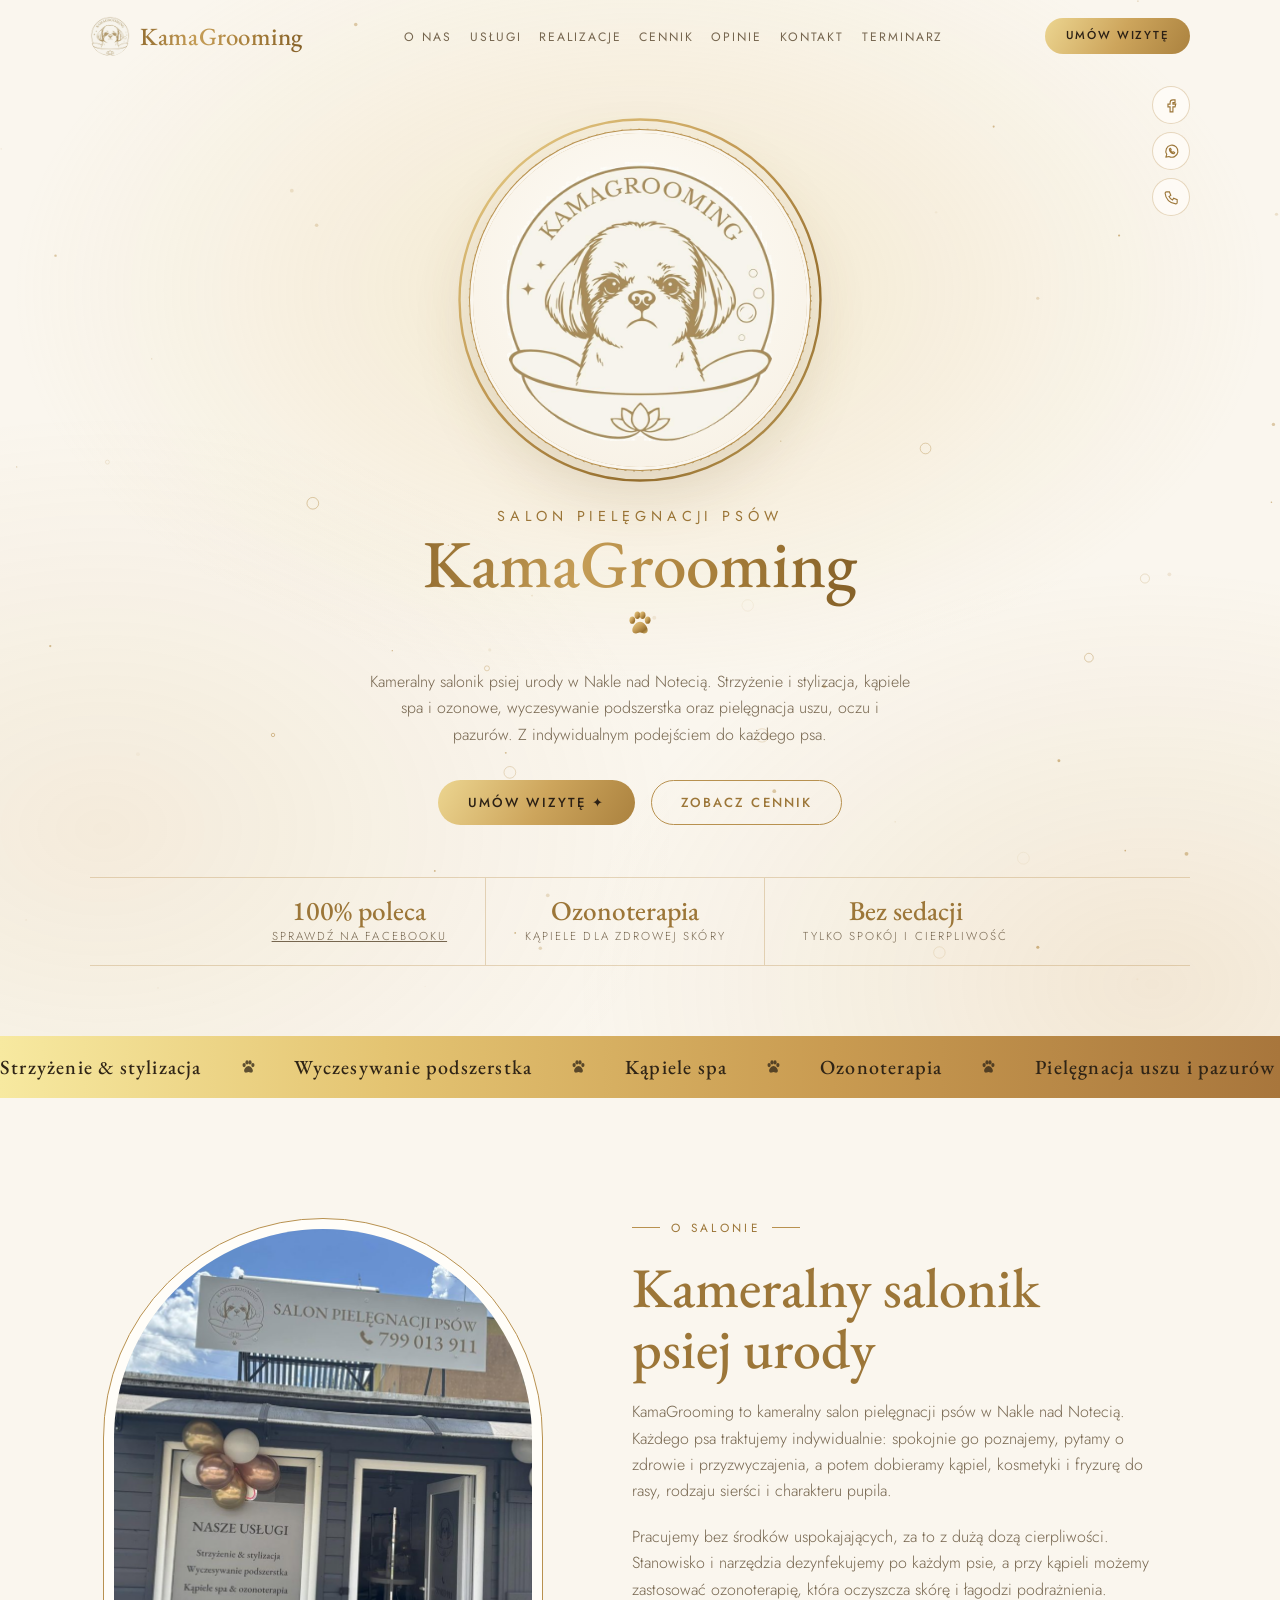
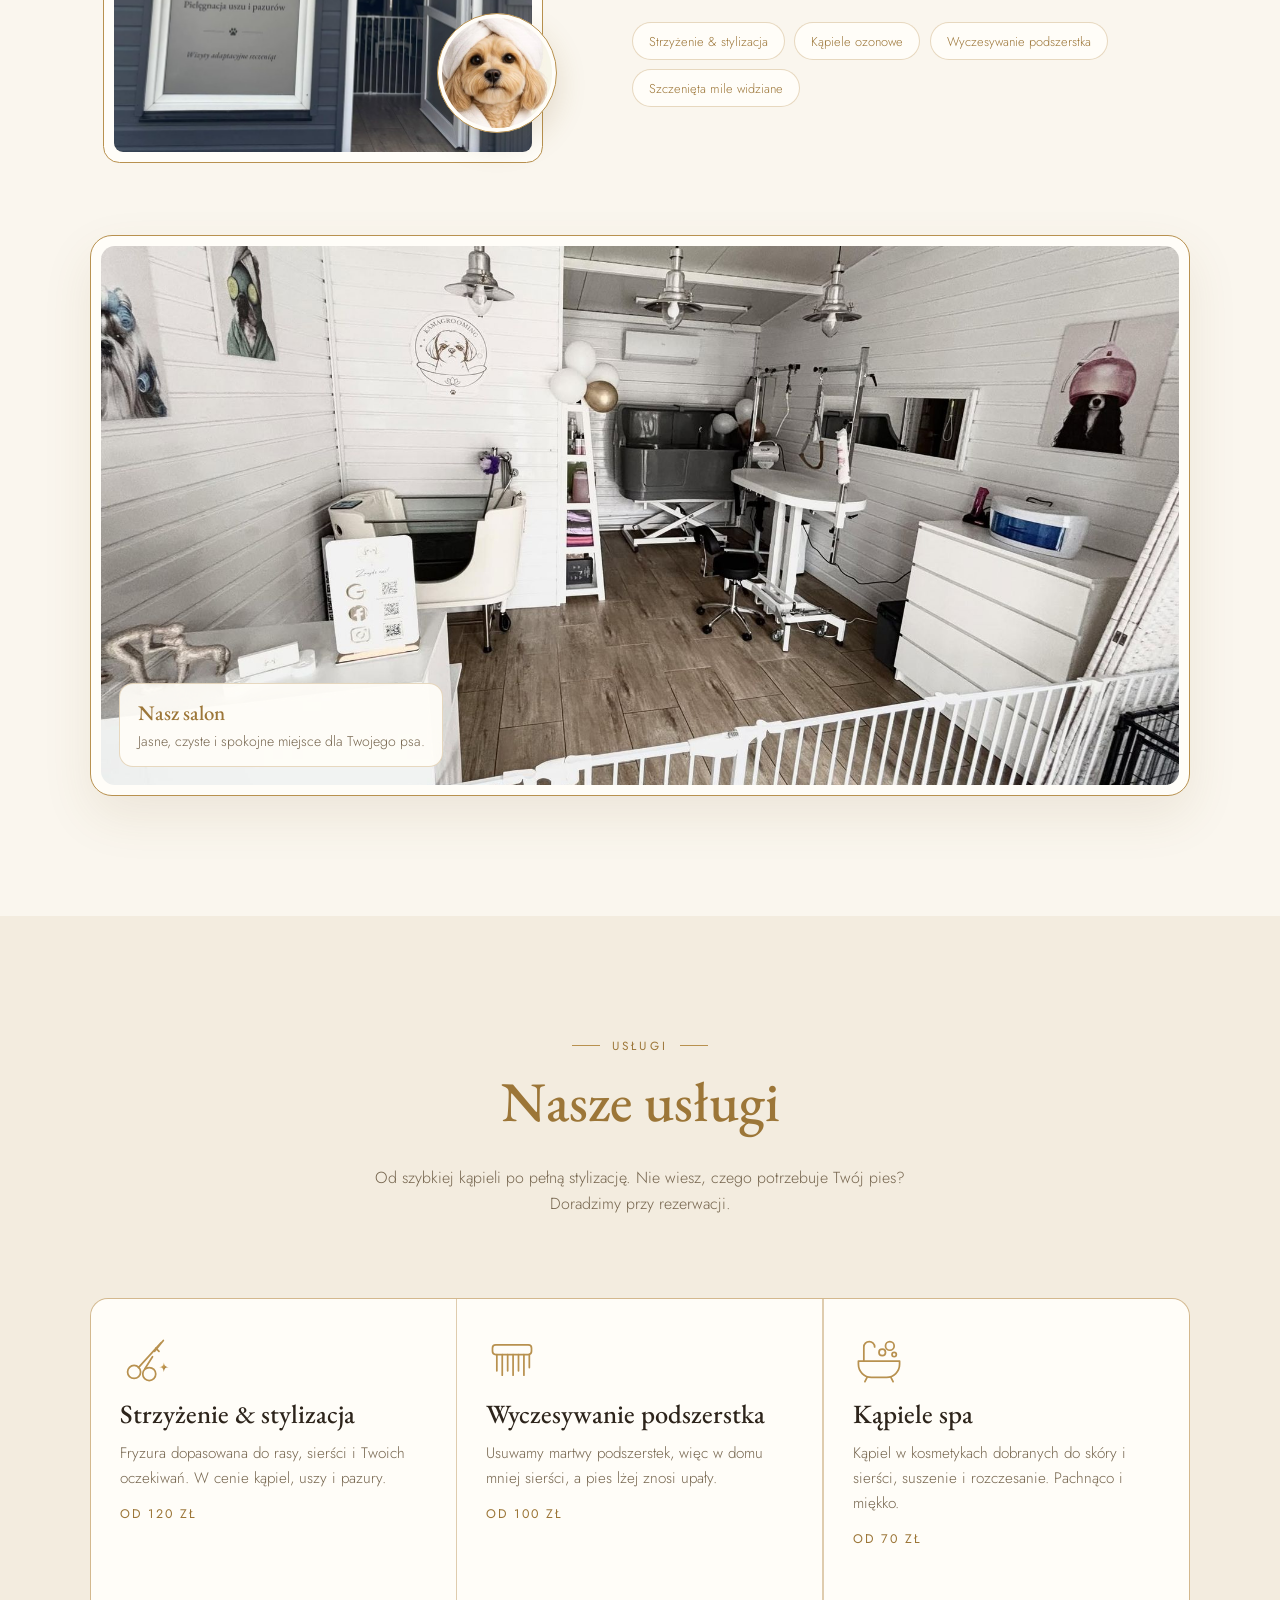
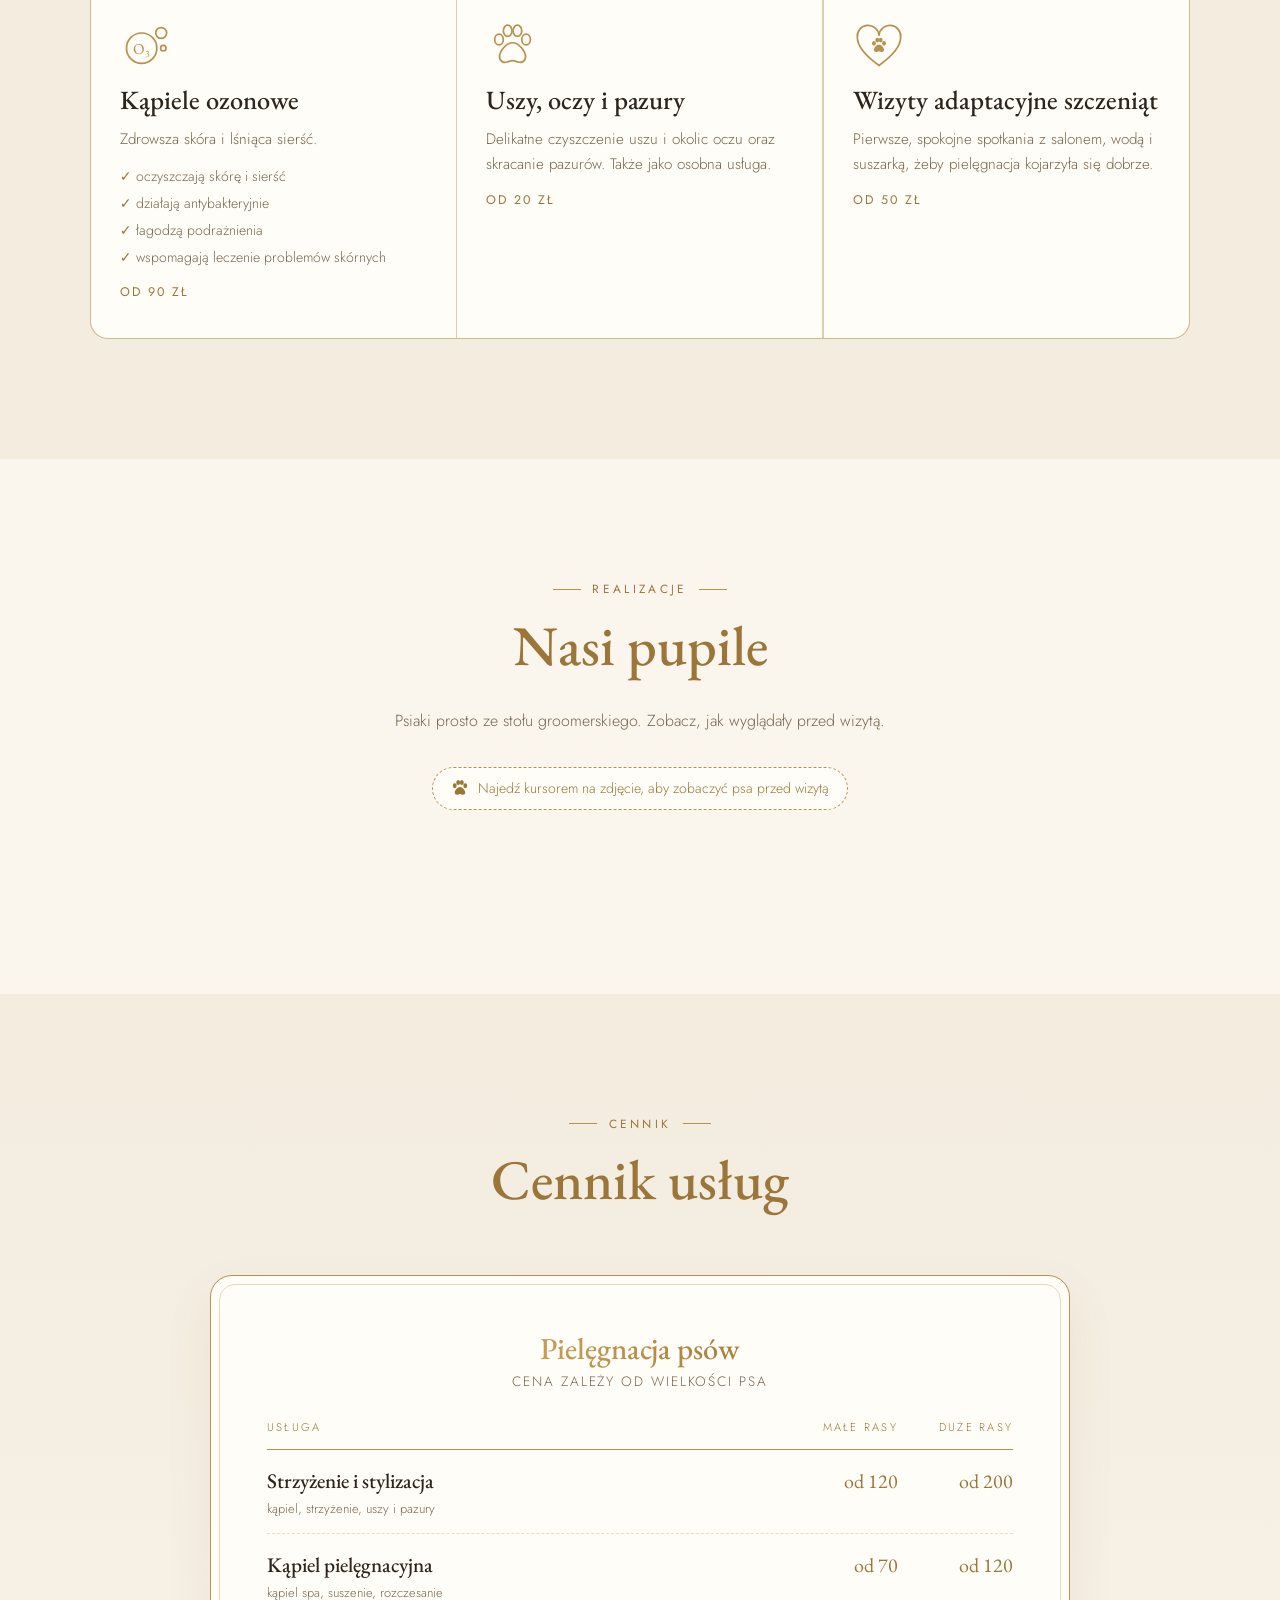
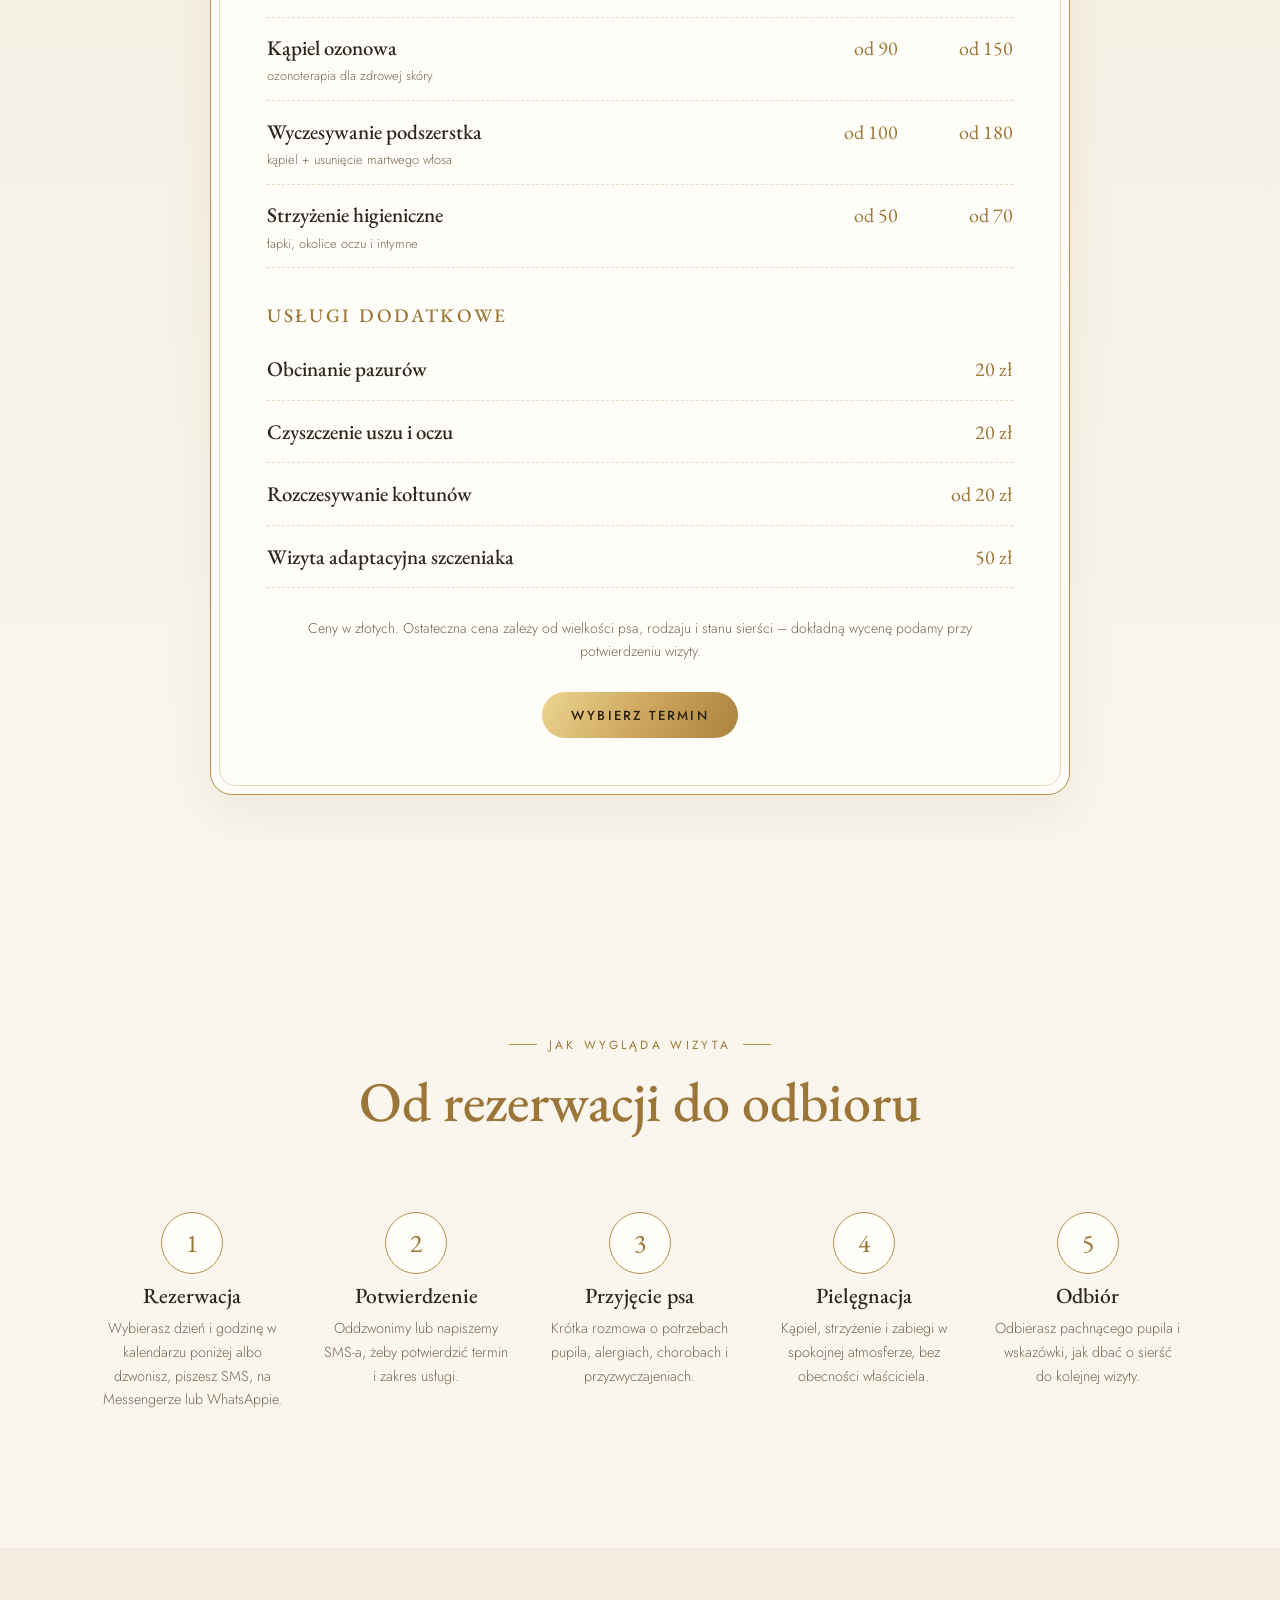
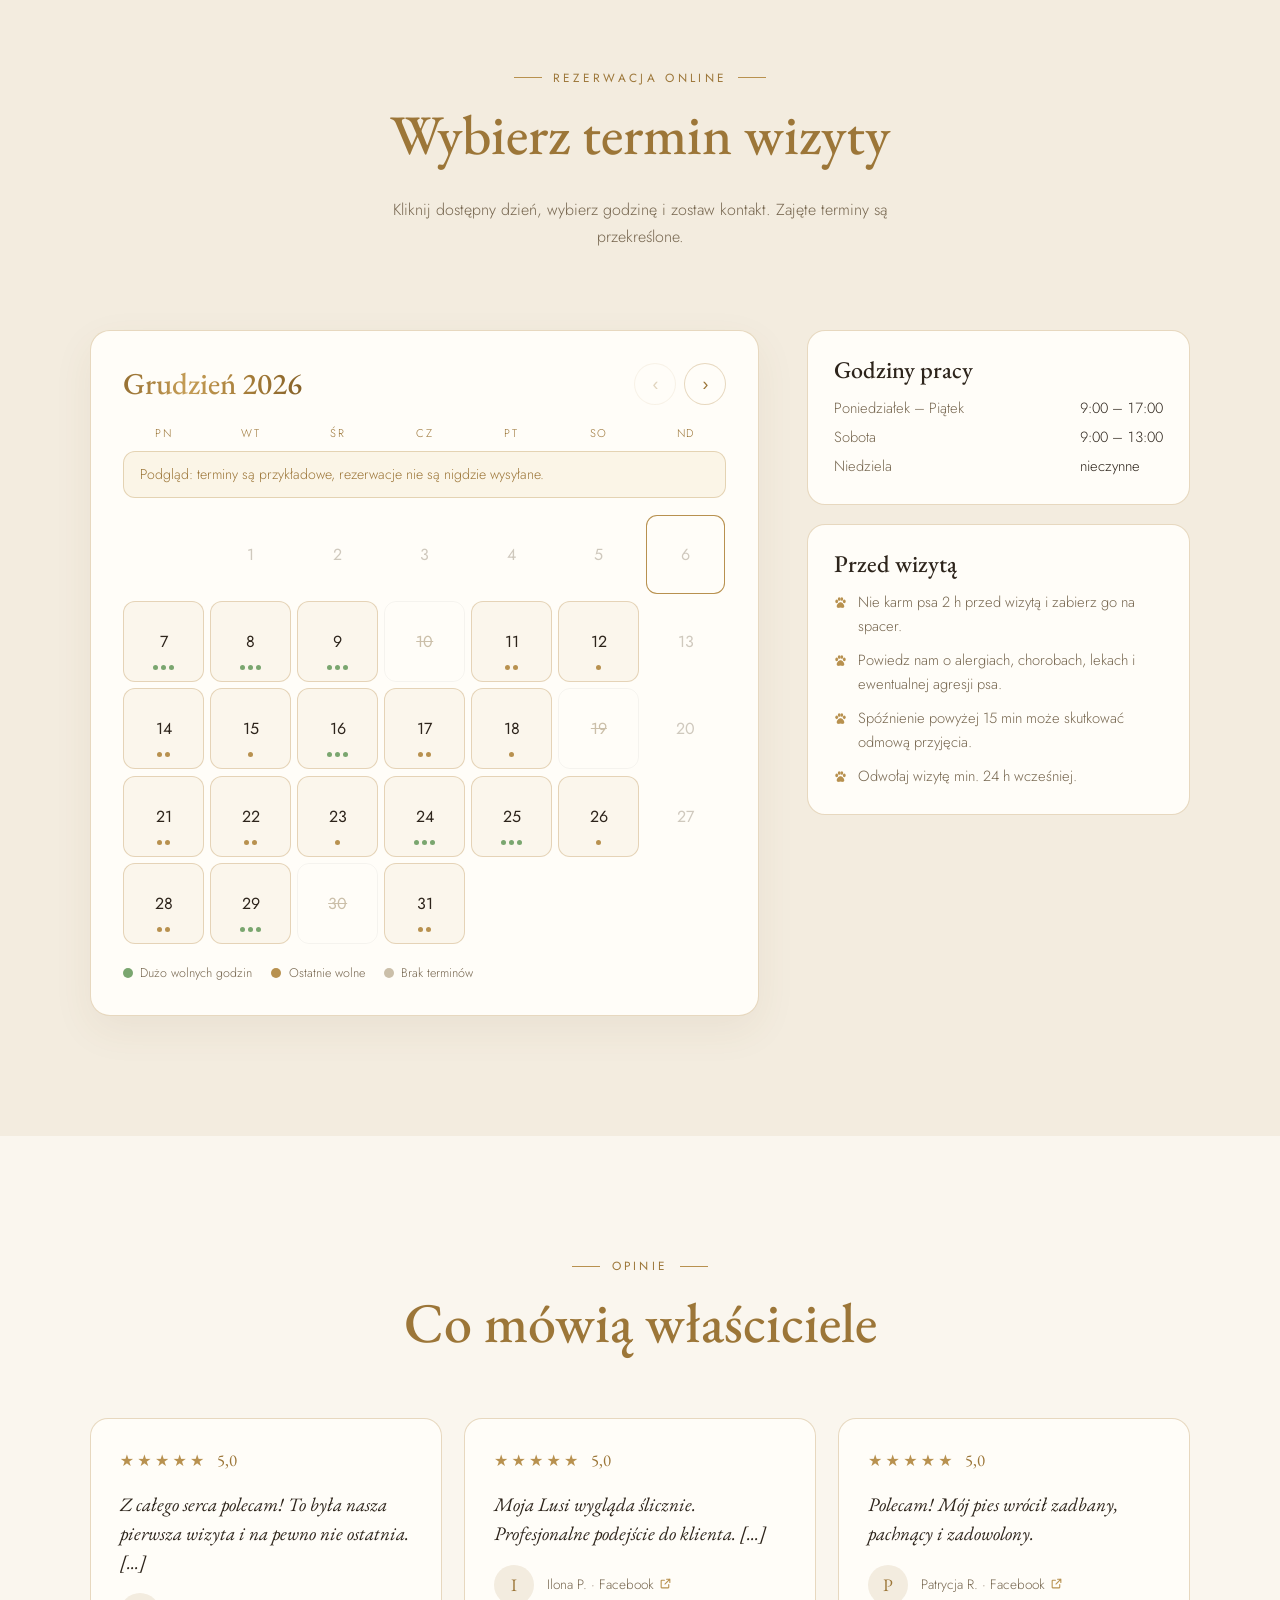
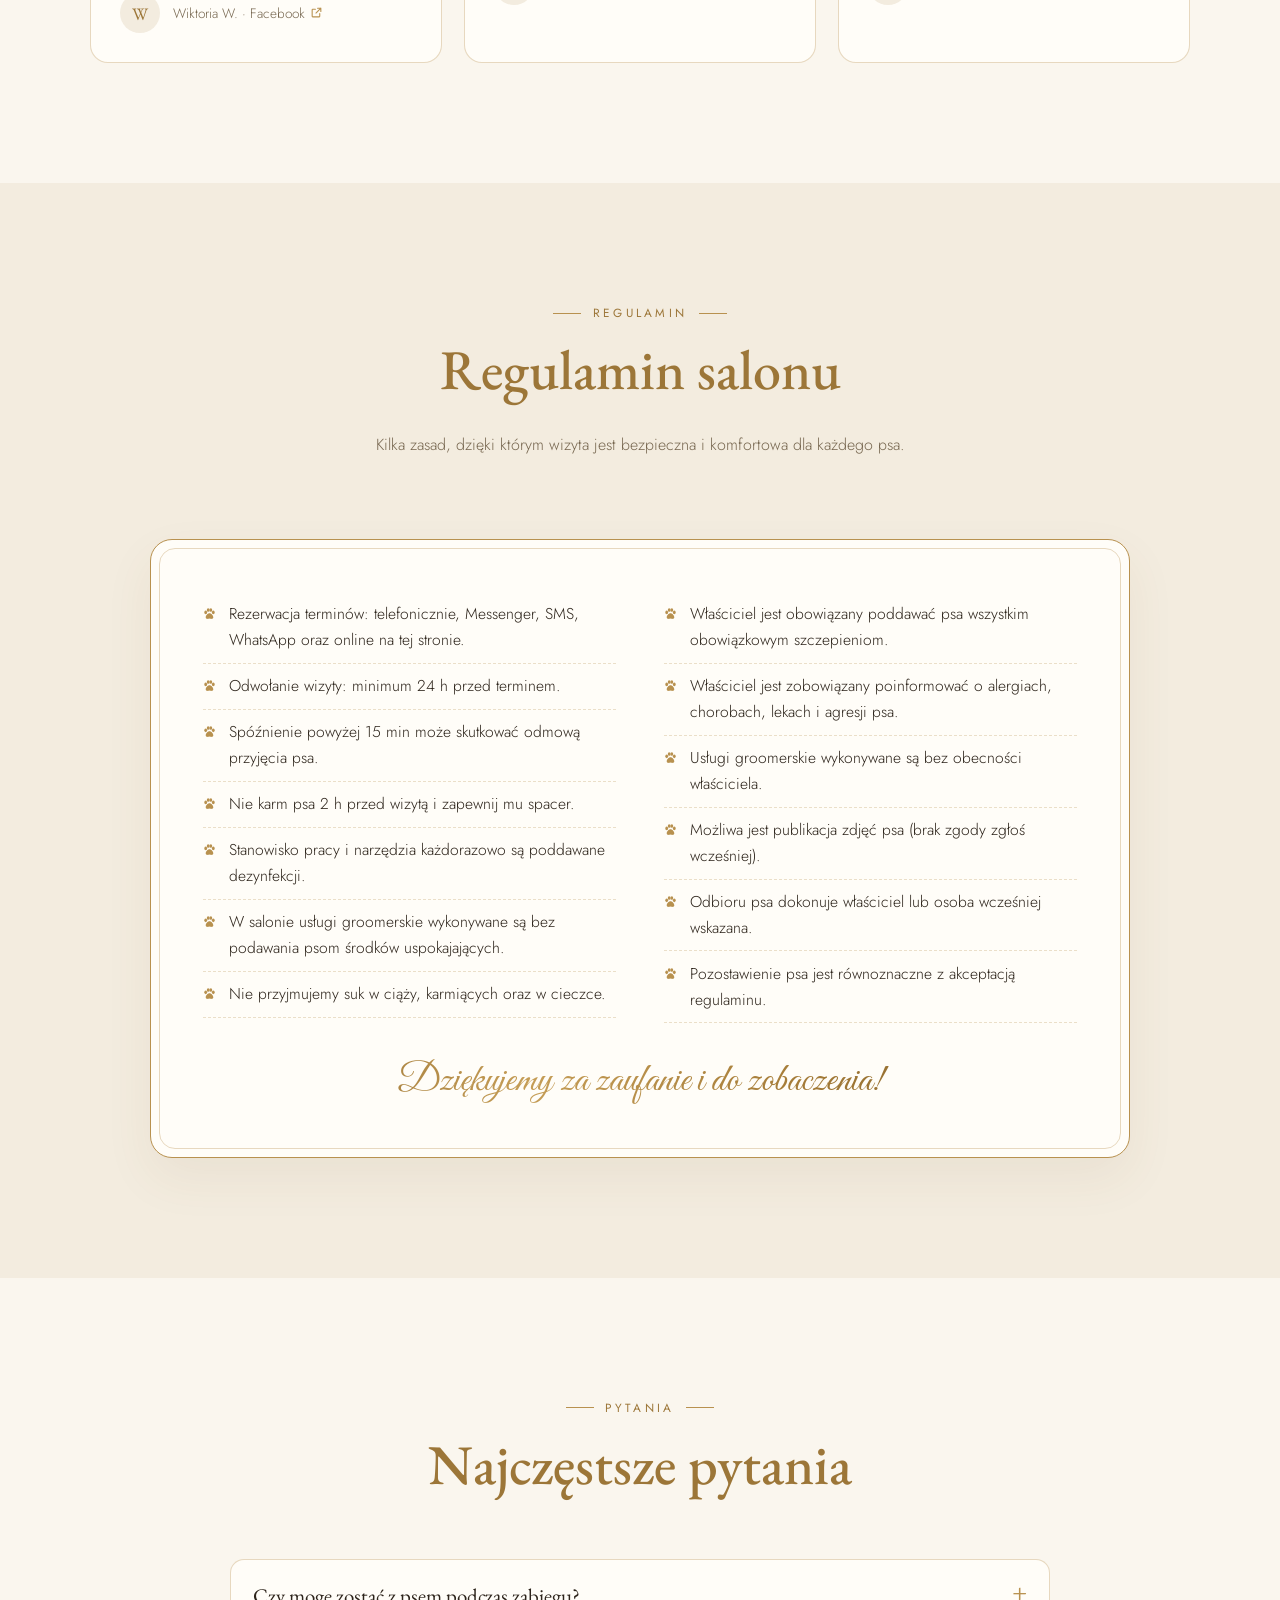
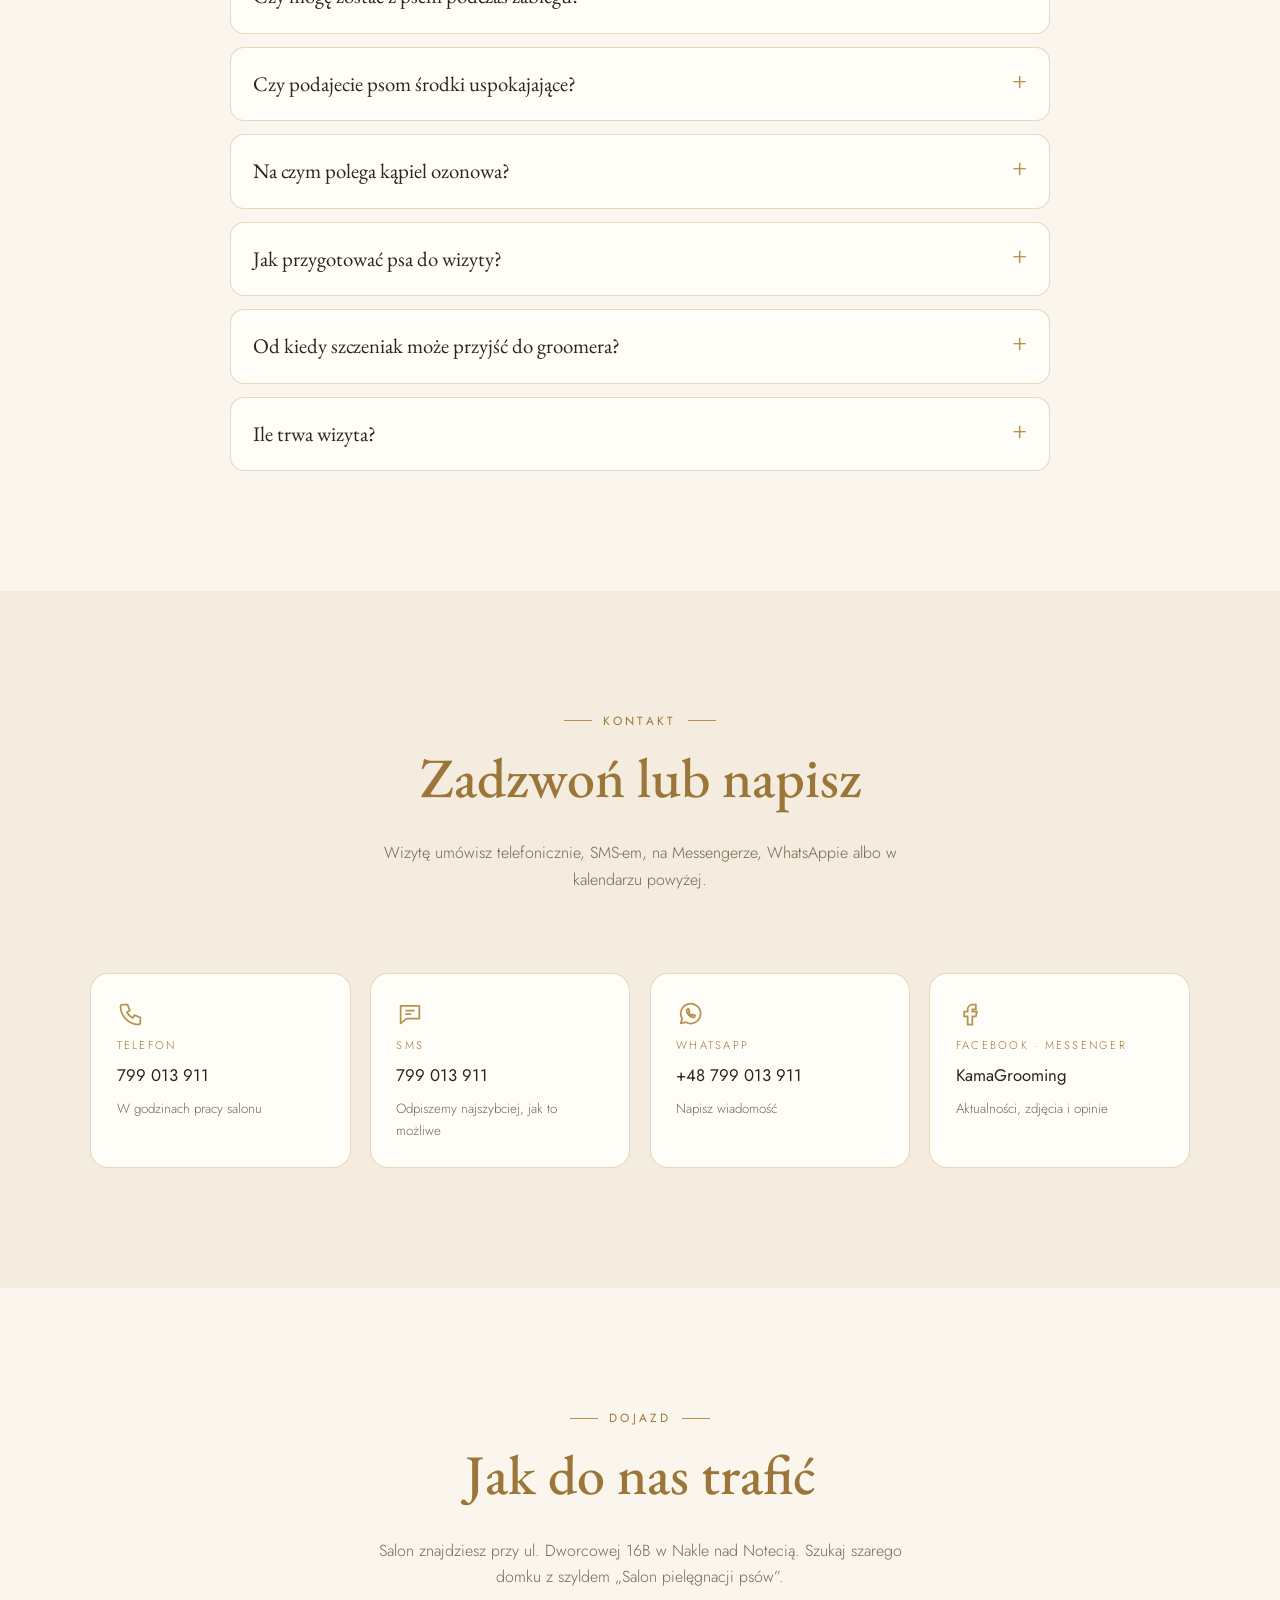
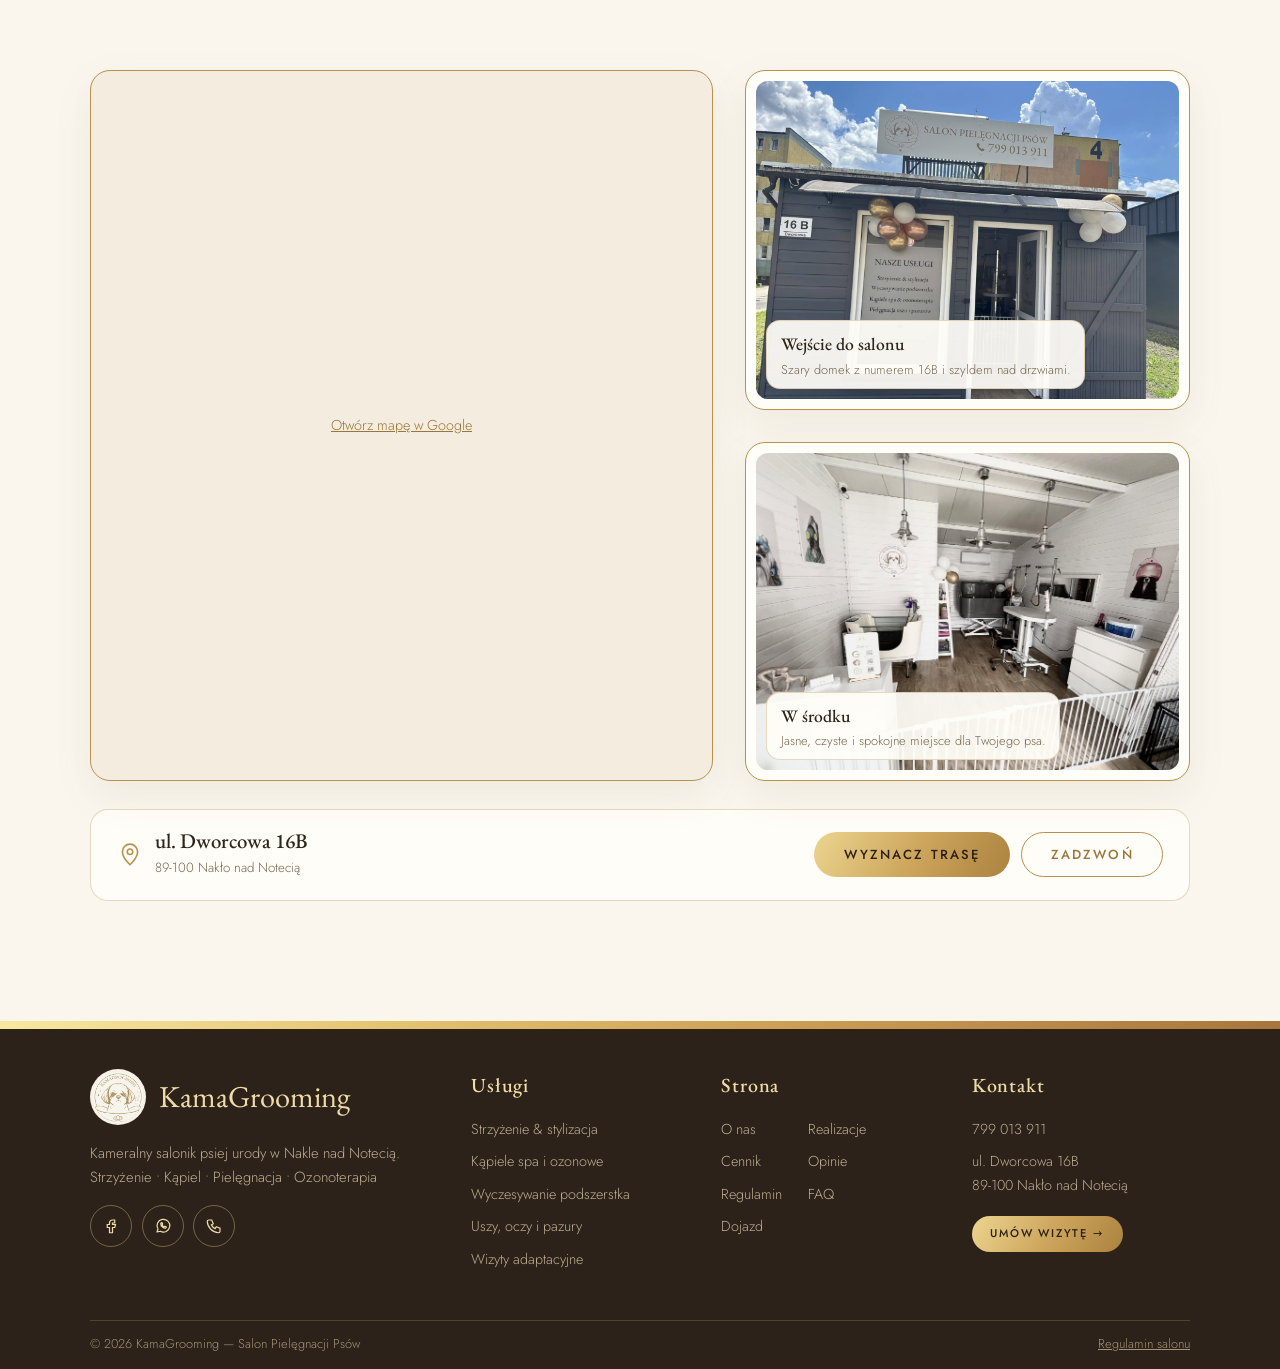
==== commit e12e4df3: "Pełna wersja strony KamaGrooming: panel, ikony (folder ikony/), manifest, .htaccess Co-Authored-By: " ====
--- a/template.html
+++ b/template.html
@@ -6,8 +6,8 @@
 <meta name="description" content="KamaGrooming – kameralny salon pielęgnacji psów w Nakle nad Notecią. Strzyżenie i stylizacja, kąpiele spa, ozonoterapia, wyczesywanie podszerstka, pielęgnacja uszu i pazurów. Rezerwacja online.">
 <meta name="theme-color" content="#faf6ee">
 <link rel="manifest" href="manifest.webmanifest">
-<link rel="icon" type="image/png" sizes="32x32" href="icons/favicon-32.png">
-<link rel="apple-touch-icon" href="icons/apple-touch-icon.png">
+<link rel="icon" type="image/png" sizes="32x32" href="ikony/favicon-32.png">
+<link rel="apple-touch-icon" href="ikony/apple-touch-icon.png">
 <meta name="apple-mobile-web-app-capable" content="yes">
 <meta name="mobile-web-app-capable" content="yes">
 <meta name="apple-mobile-web-app-status-bar-style" content="default">
@@ -636,7 +636,7 @@
 <header class="nav" id="nav">
   <div class="wrap nav-in">
     <a class="brand" href="#top" aria-label="KamaGrooming — strona główna">
-      <img src="icons/icon-192.png" alt="" width="40" height="40" style="border-radius:50%"><b class="gold-text">KamaGrooming</b>
+      <img src="ikony/icon-192.png" alt="" width="40" height="40" style="border-radius:50%"><b class="gold-text">KamaGrooming</b>
     </a>
     <nav aria-label="Główna nawigacja">
       <ul>
@@ -948,7 +948,7 @@
   <div class="wrap">
     <div class="f-grid">
       <div class="f-brand">
-        <a class="f-logo" href="#top" aria-label="KamaGrooming — wróć na górę"><img src="icons/icon-192.png" alt=""><span class="nm">KamaGrooming</span></a>
+        <a class="f-logo" href="#top" aria-label="KamaGrooming — wróć na górę"><img src="ikony/icon-192.png" alt=""><span class="nm">KamaGrooming</span></a>
         <p>Kameralny salonik psiej urody w Nakle nad Notecią.<br>Strzyżenie • Kąpiel • Pielęgnacja • Ozonoterapia</p>
         <div class="socials">
           <a href="https://www.facebook.com/share/1Ejamk7F3v/" target="_blank" rel="noopener" aria-label="Facebook"><svg viewBox="0 0 24 24" fill="none" stroke="currentColor" stroke-width="1.6"><path d="M14 8h3V4h-3a4 4 0 0 0-4 4v2H7v4h3v7h4v-7h3l1-4h-4V8z"/></svg></a>
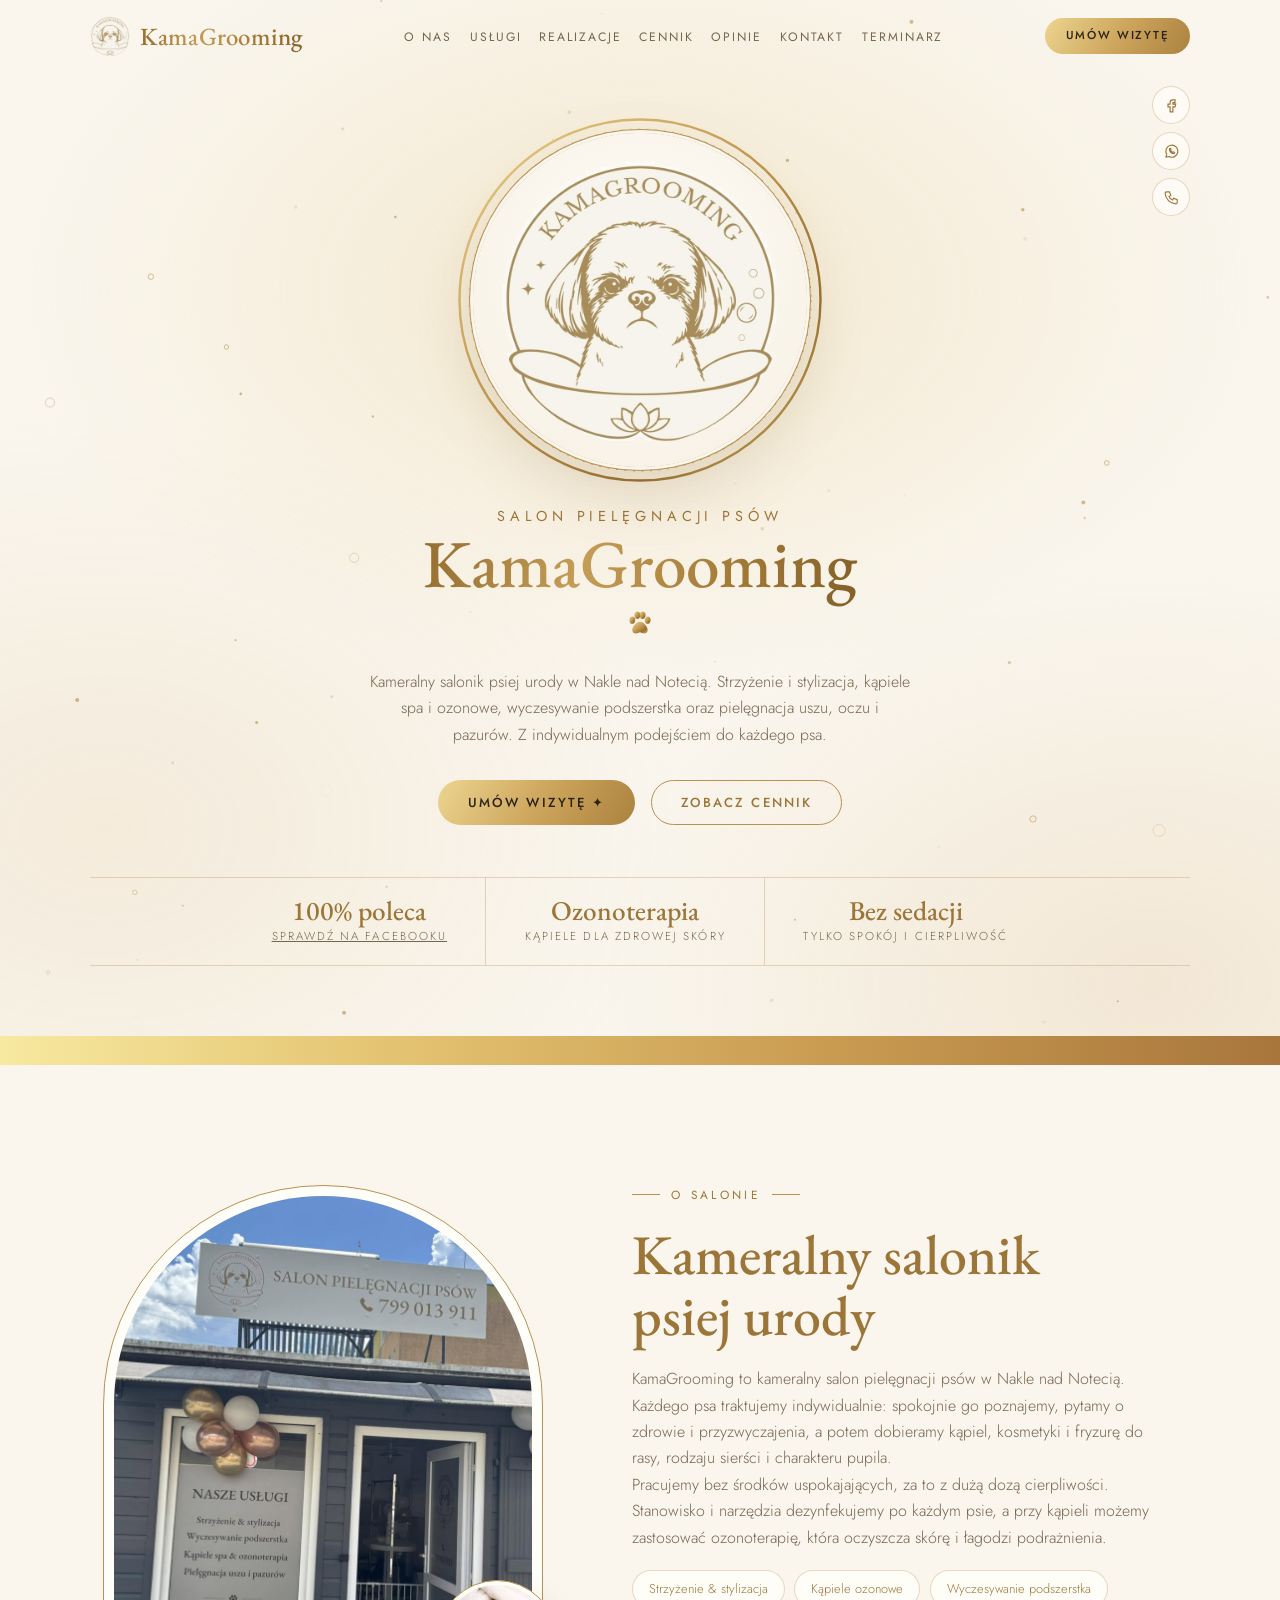
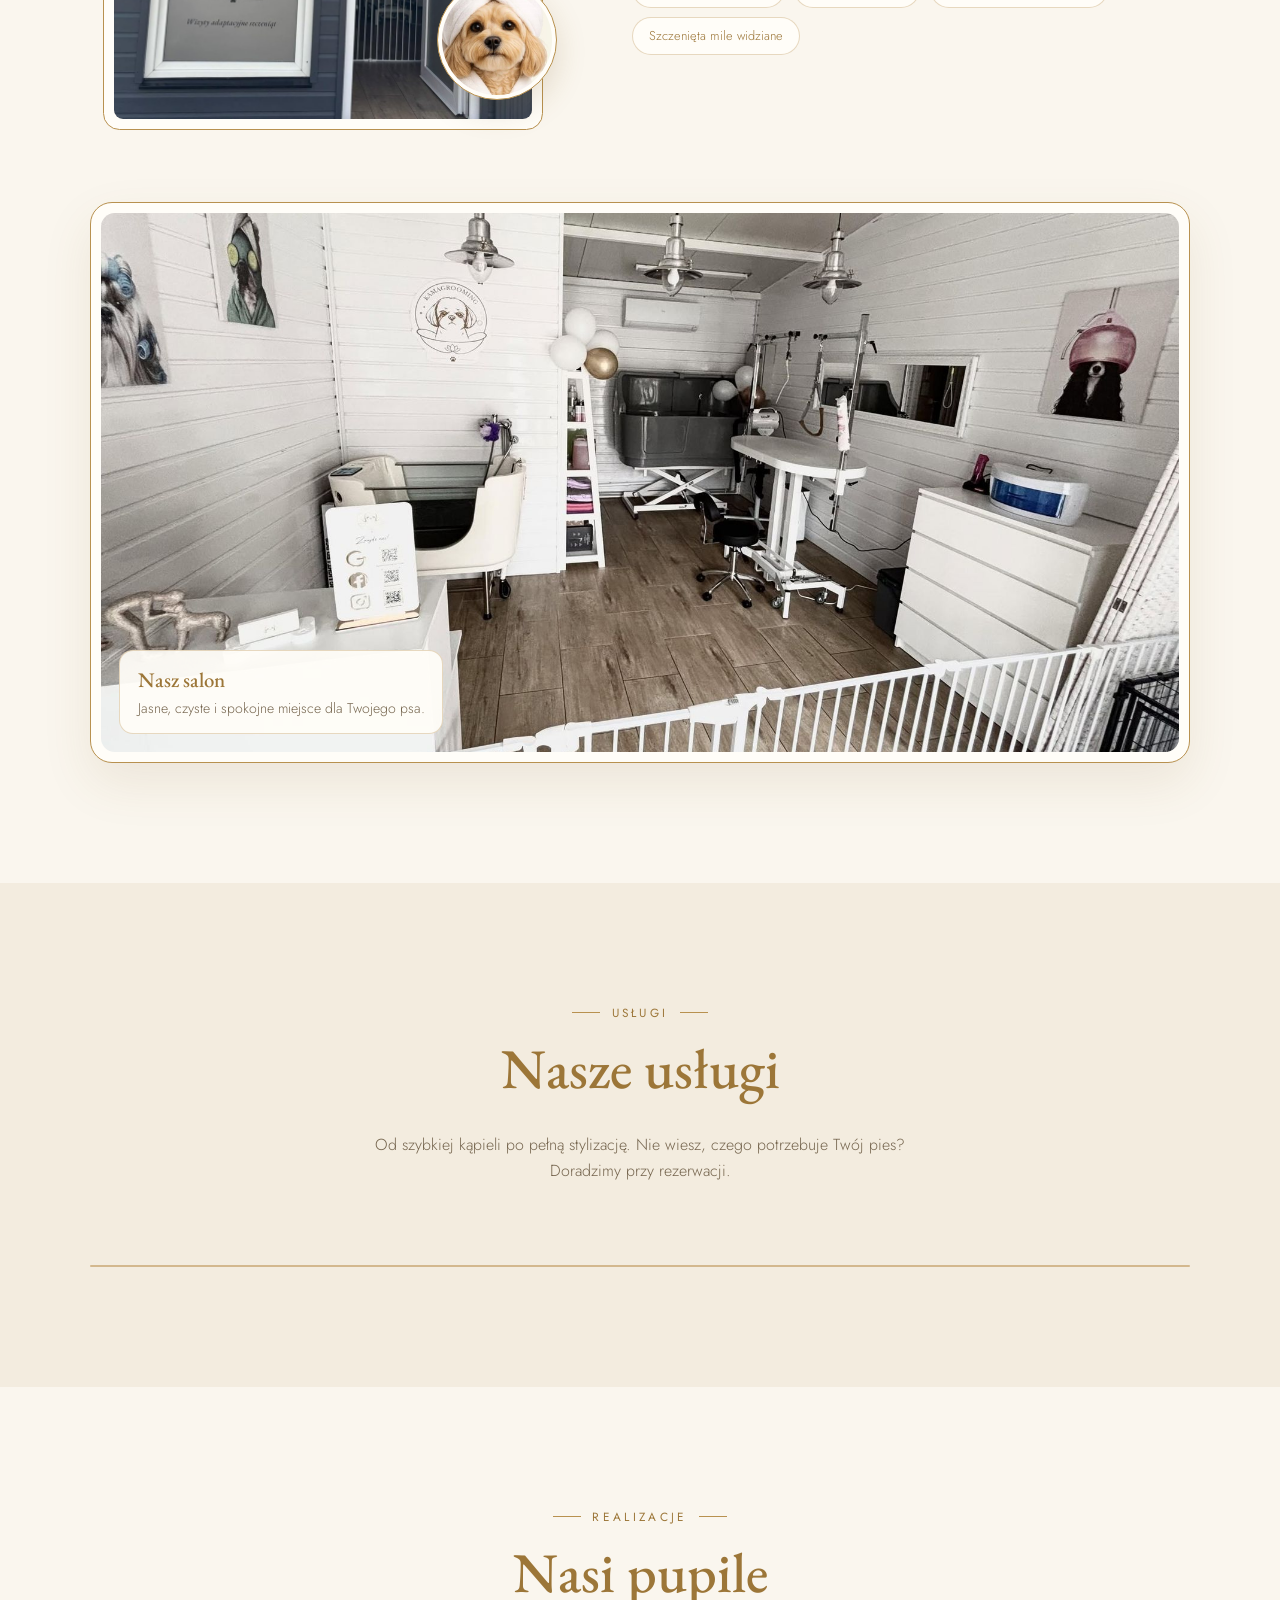
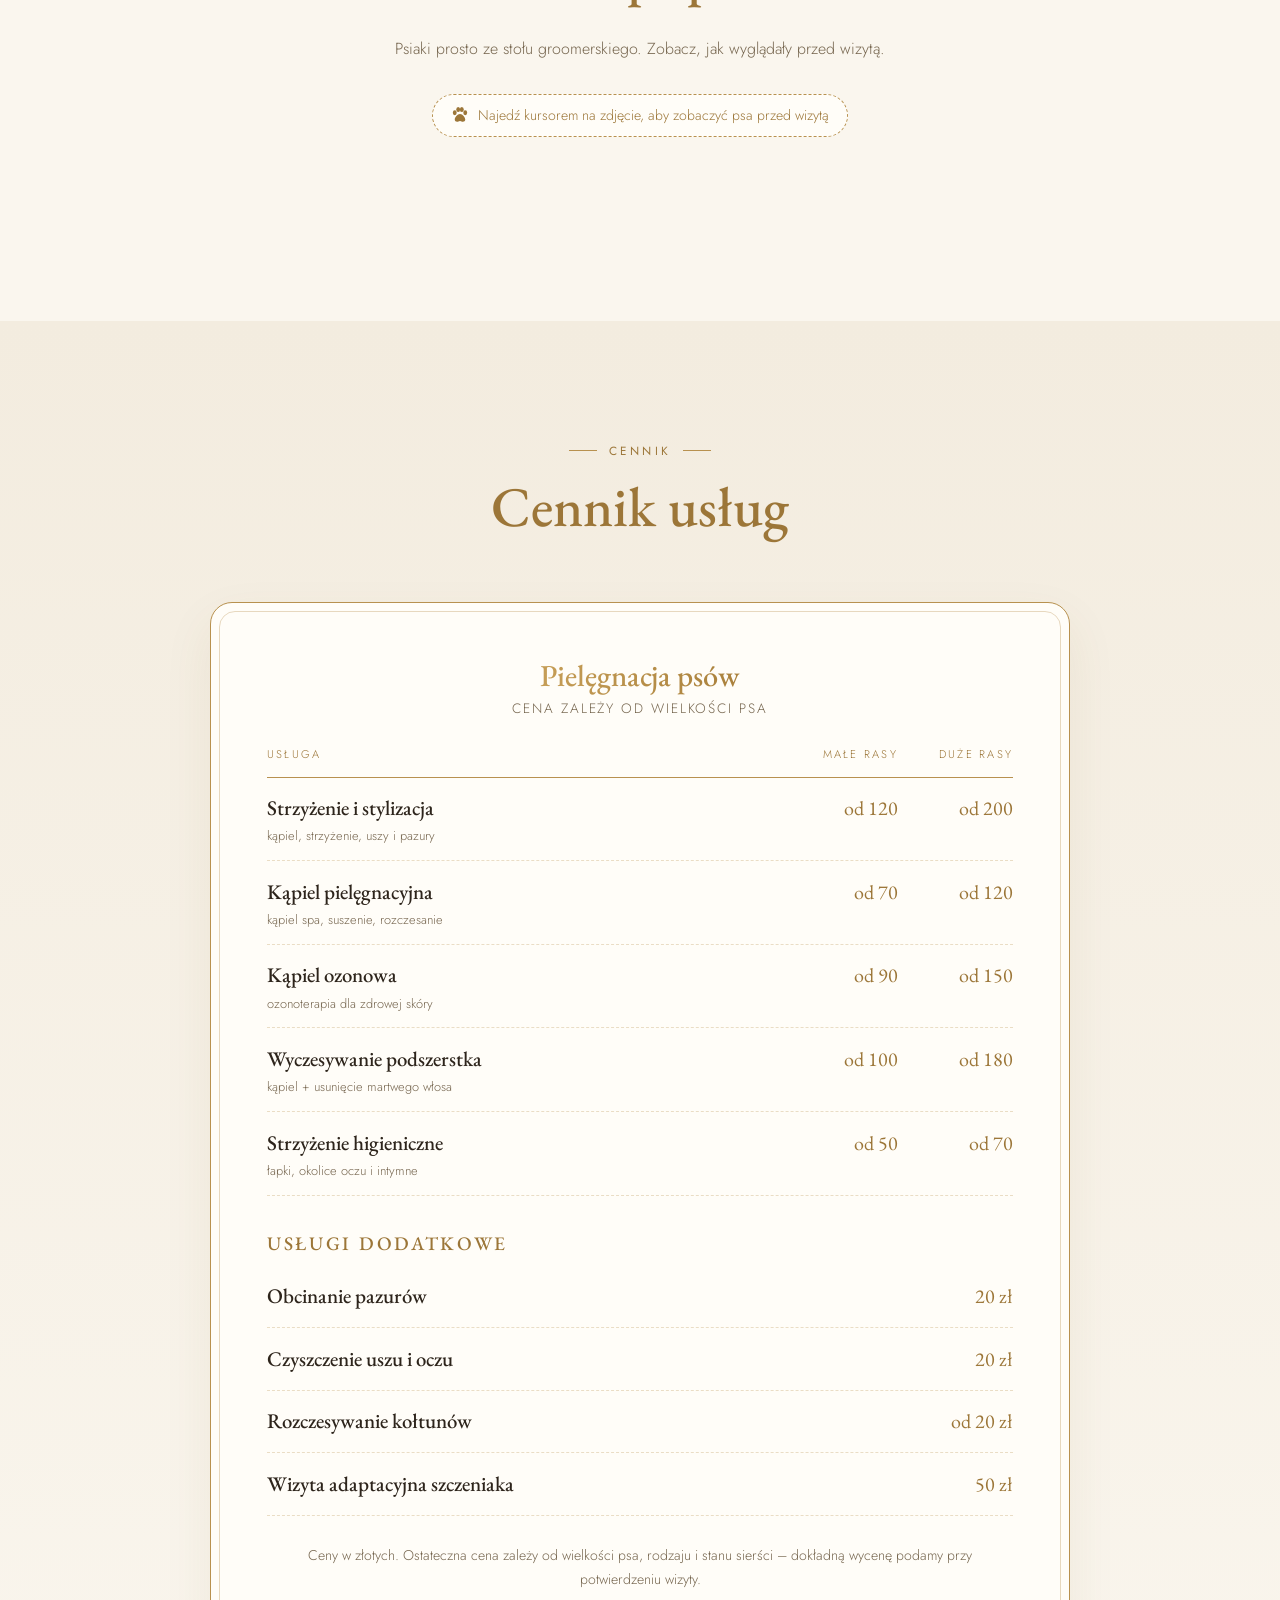
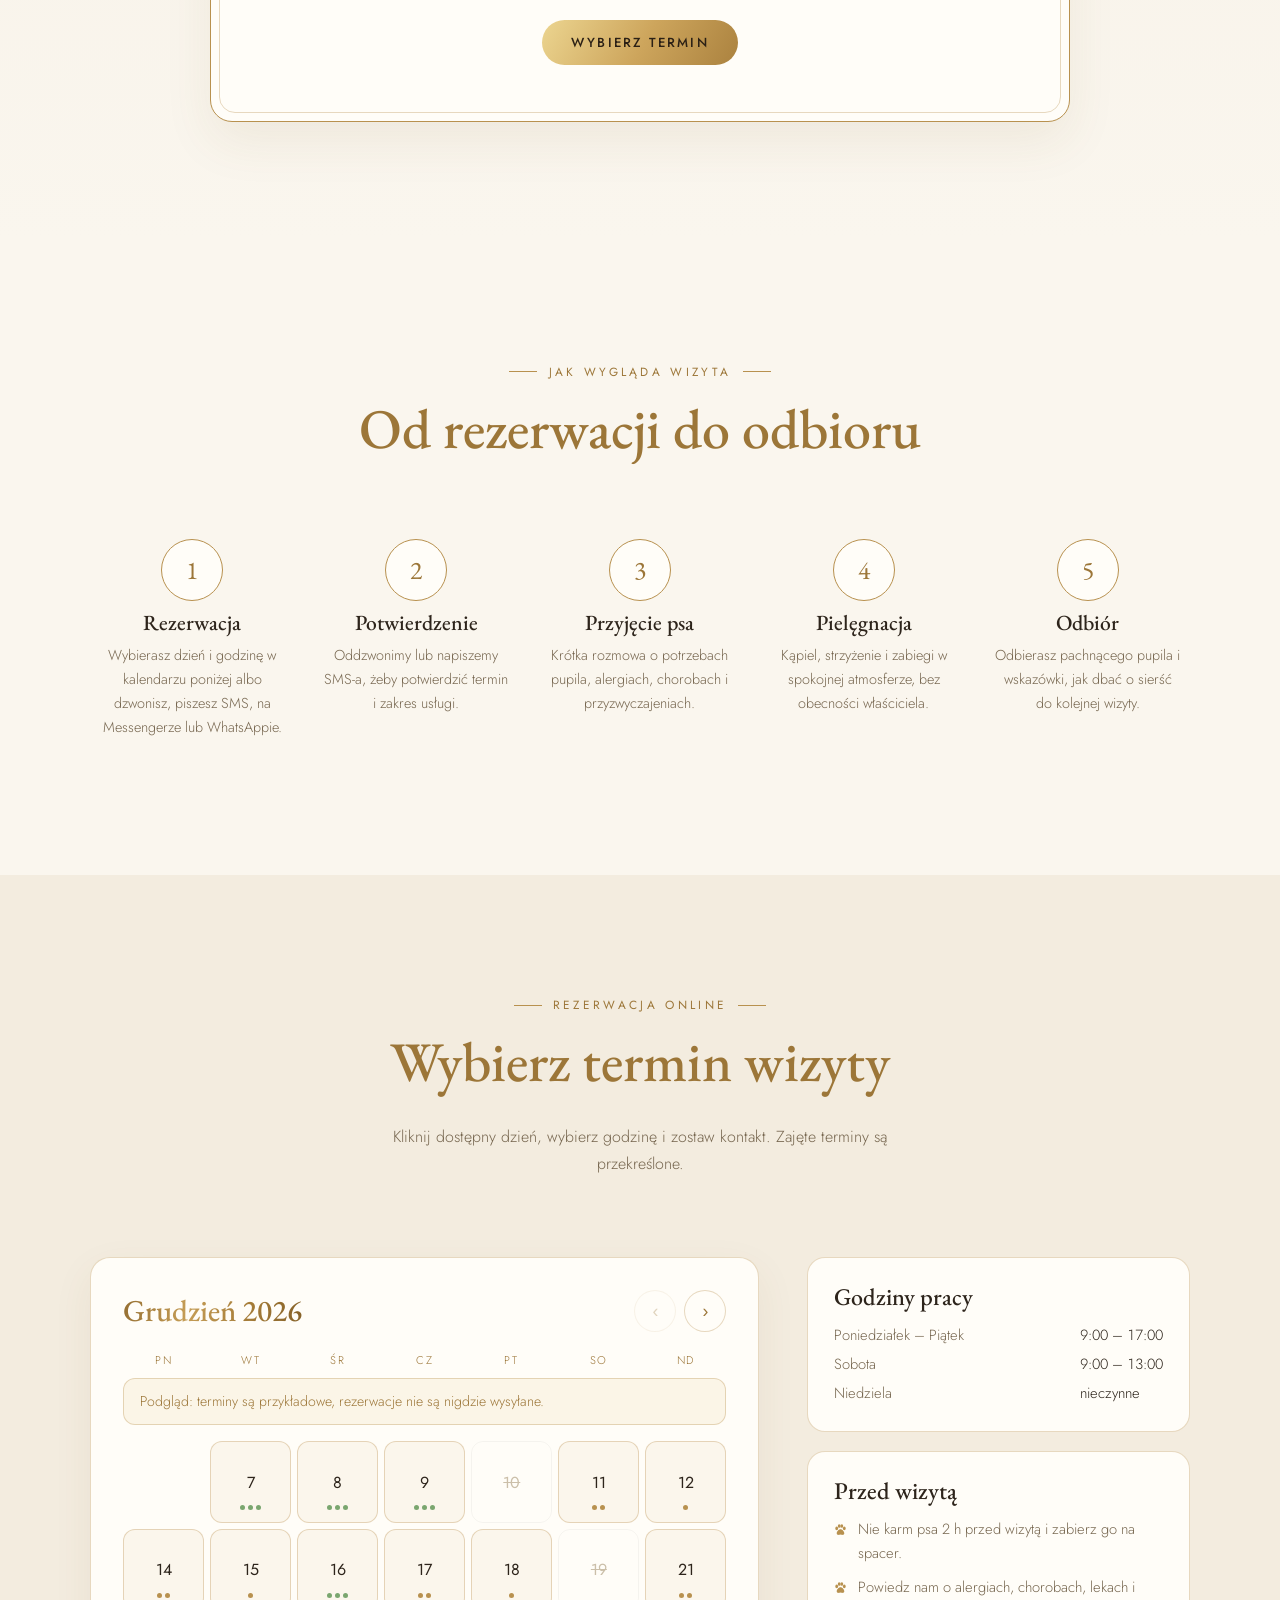
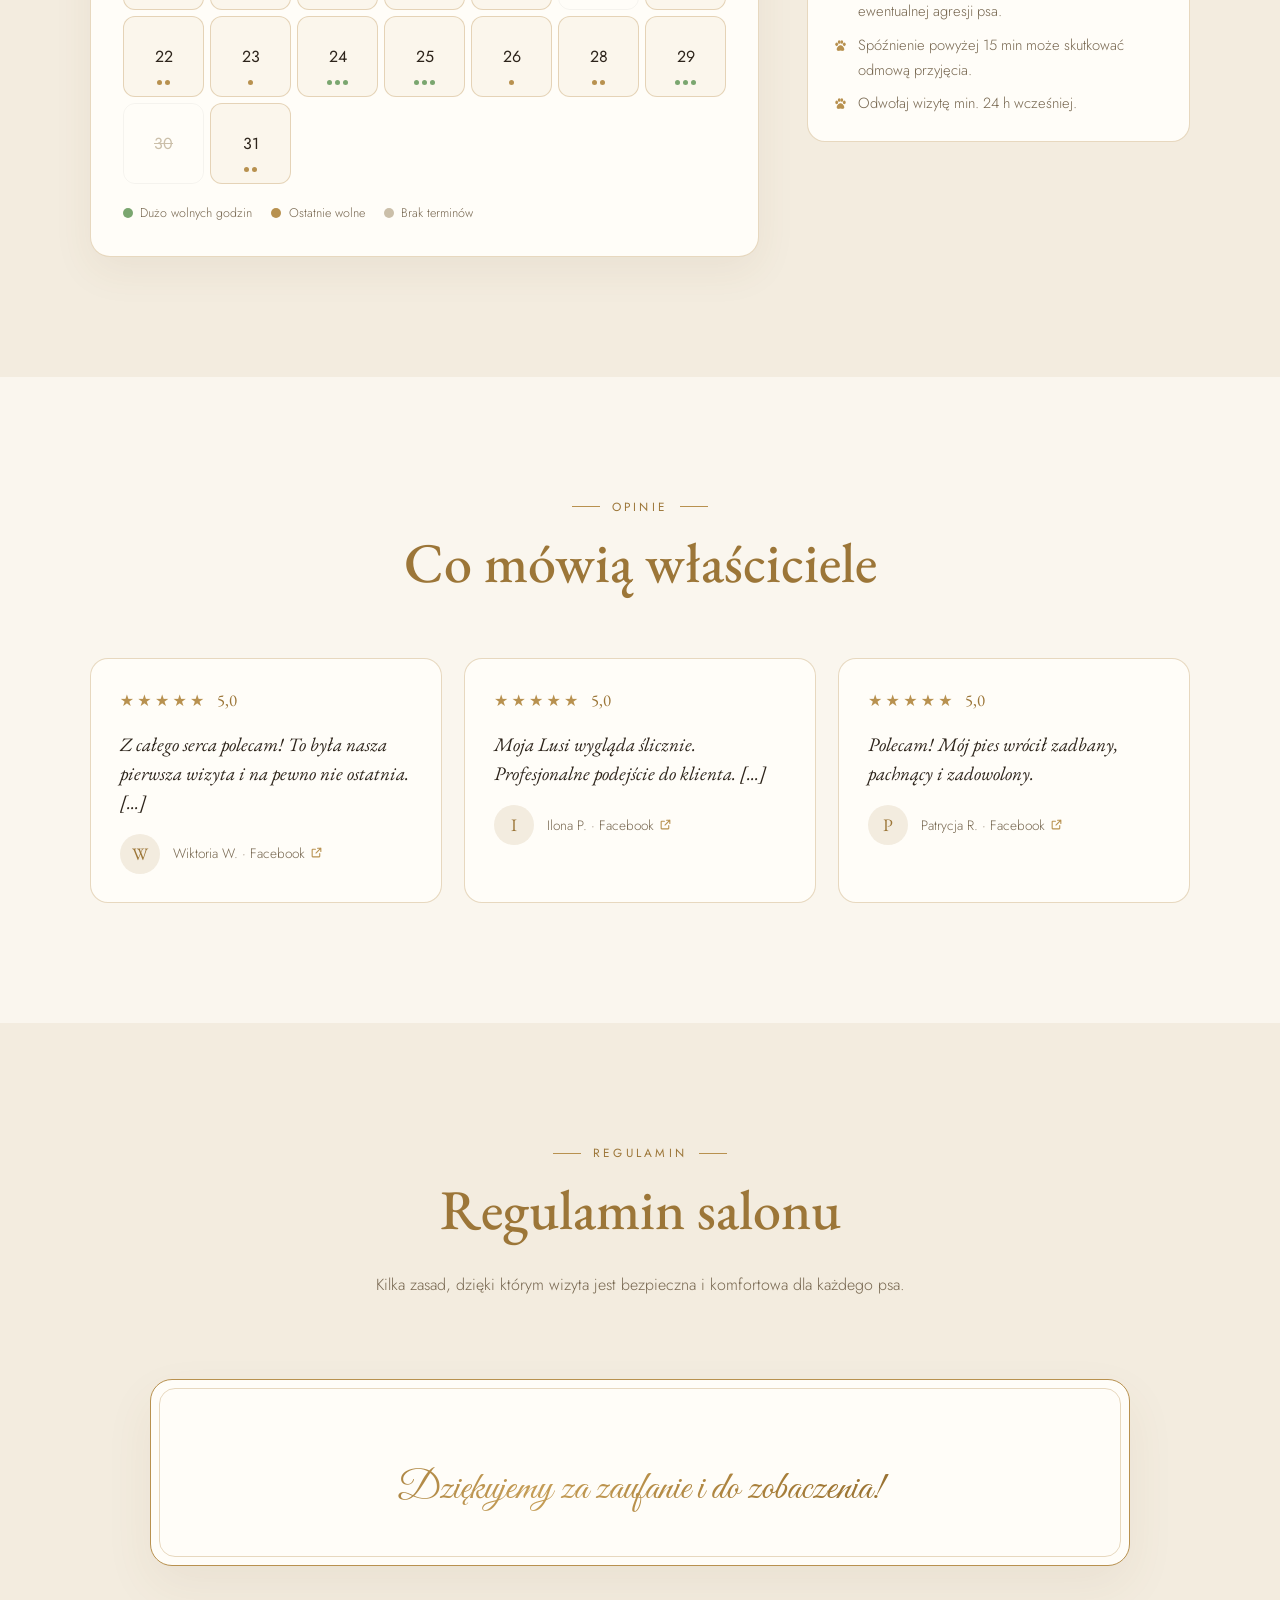
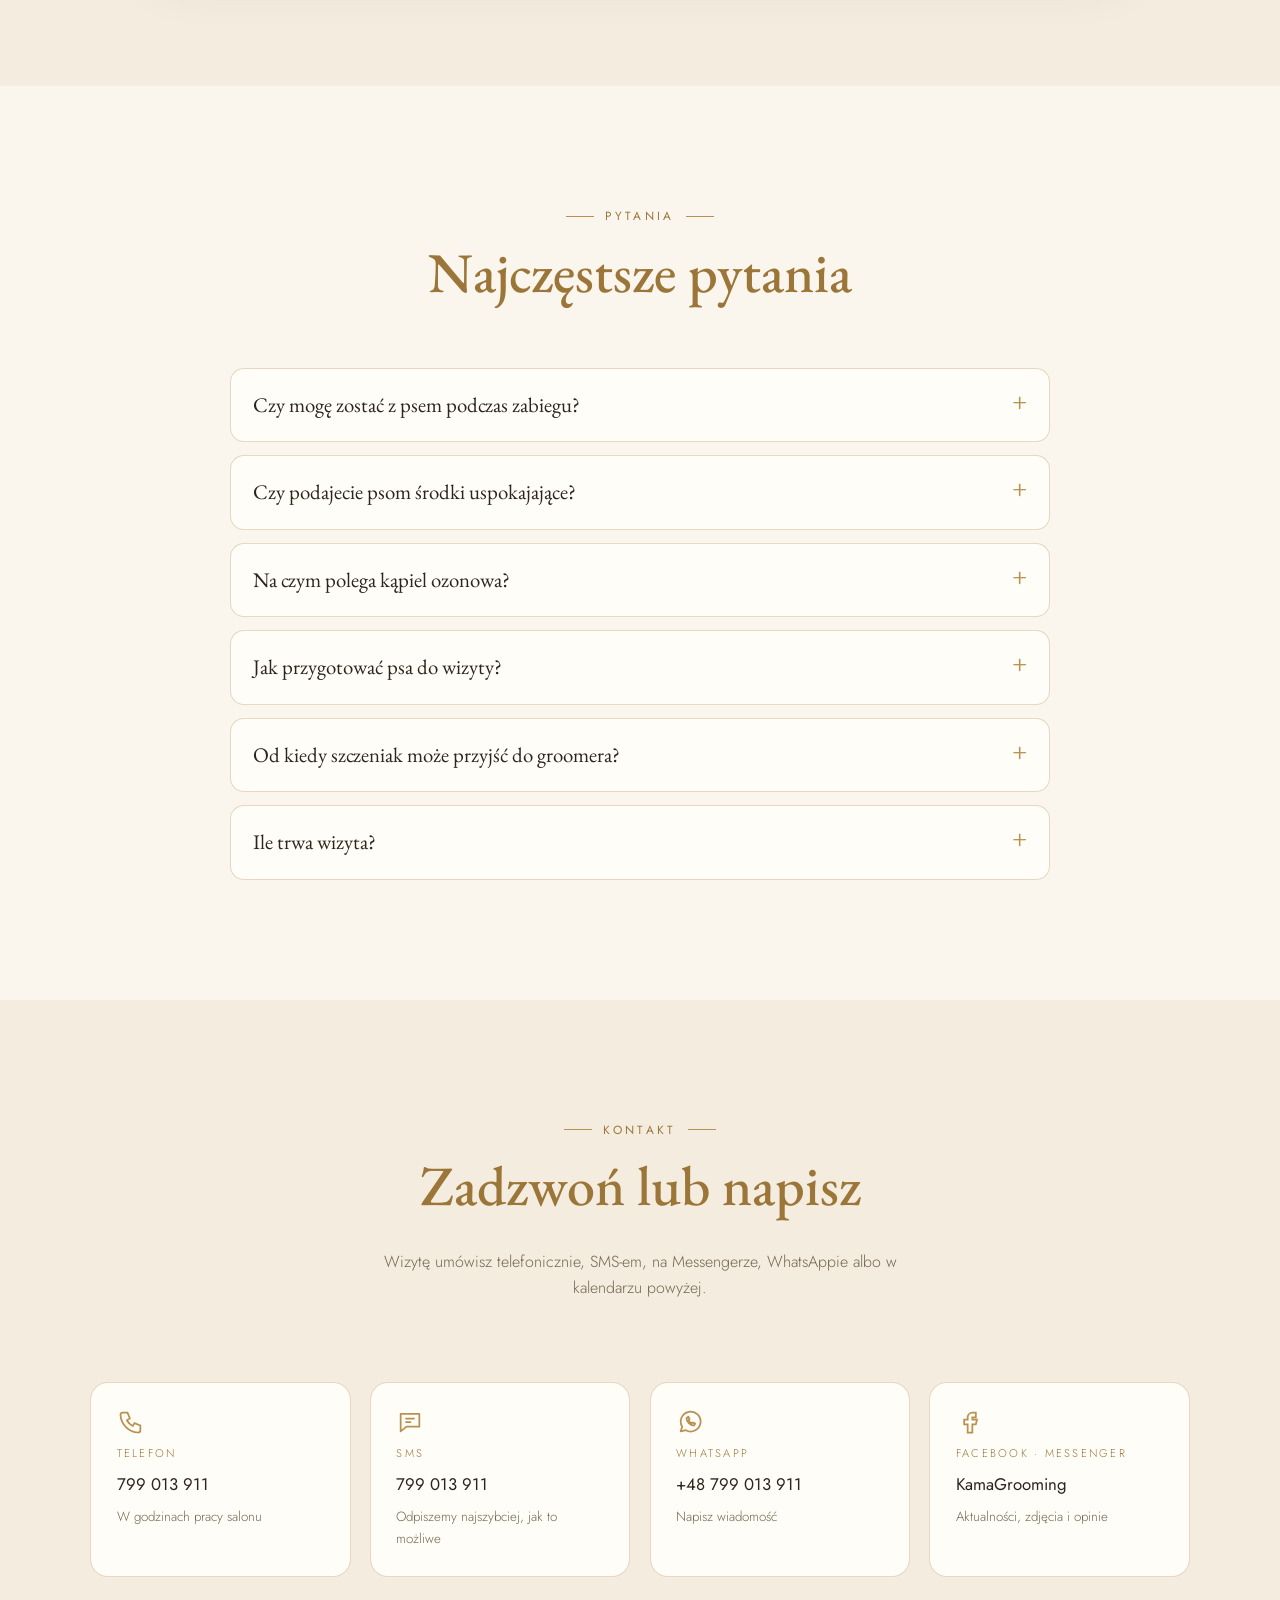
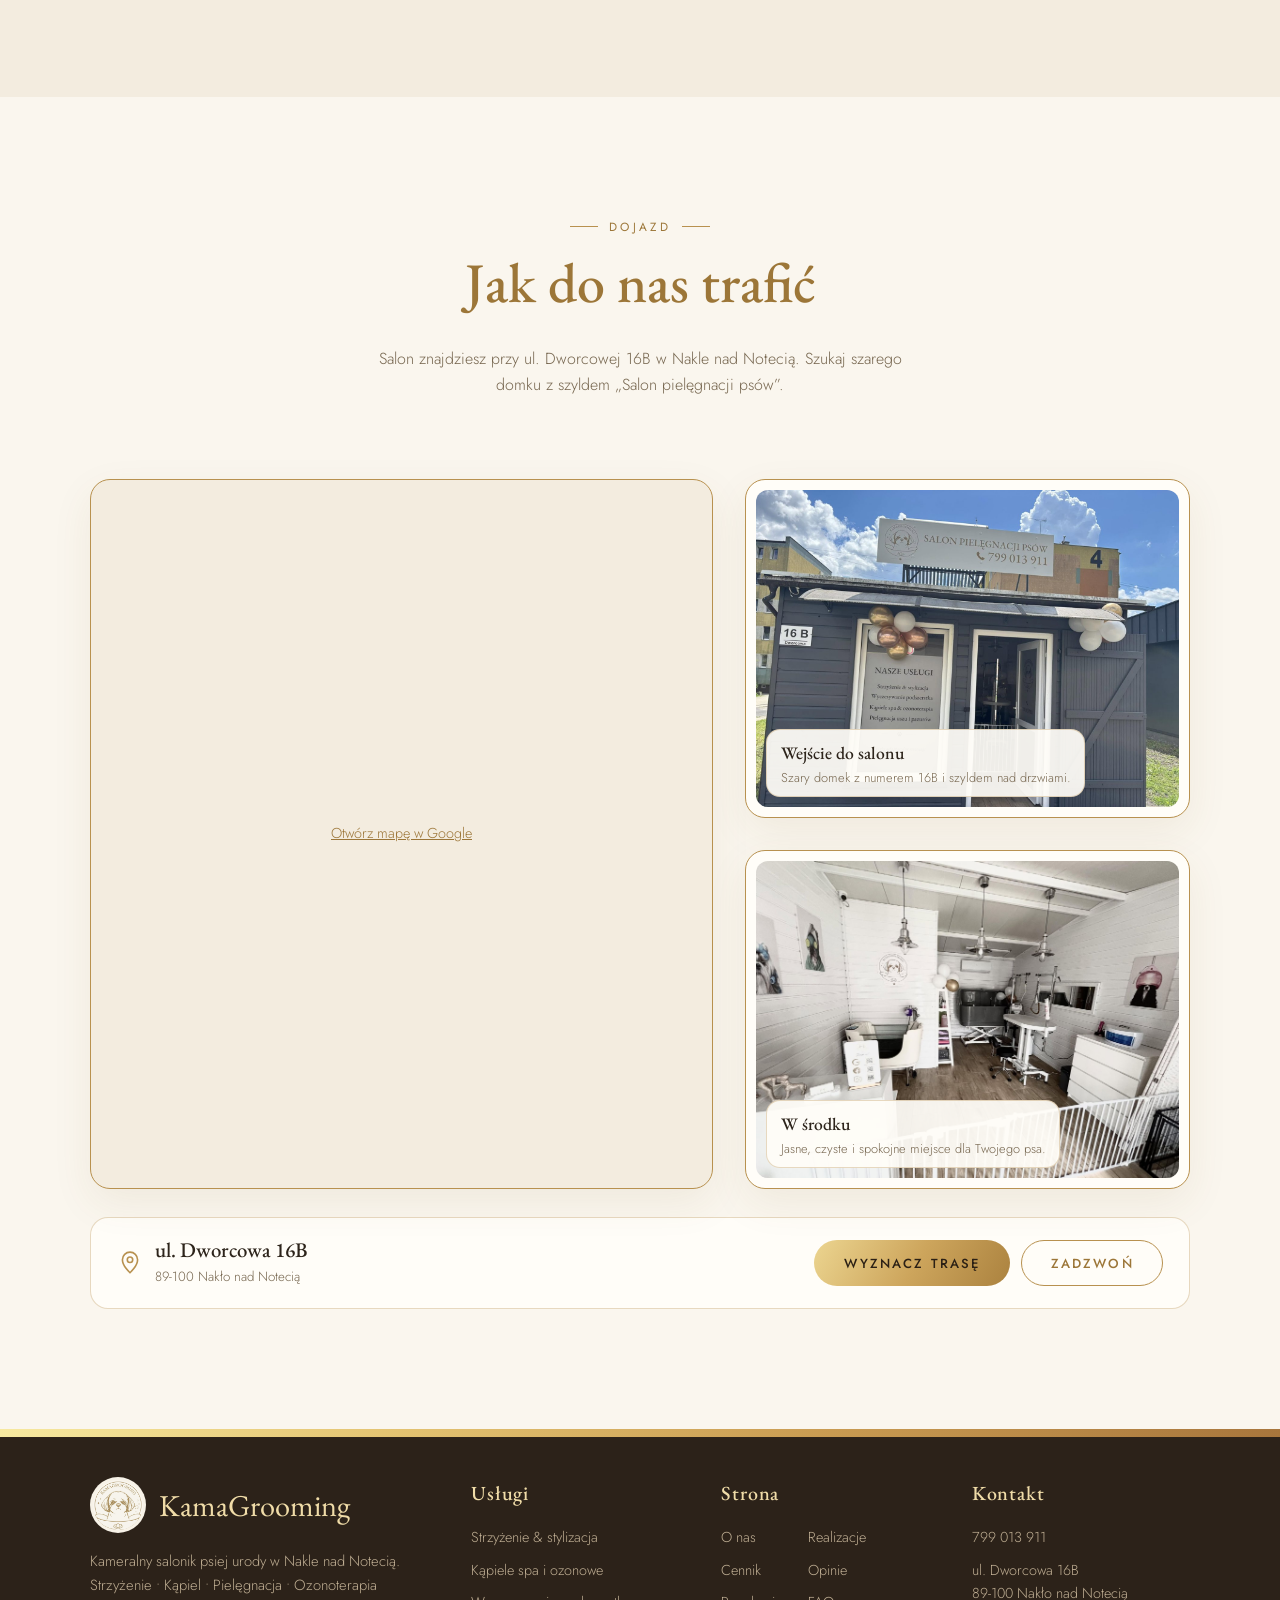
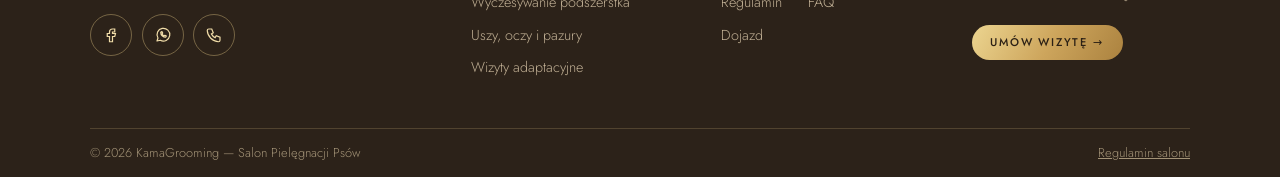
==== commit 5c7bd0f2: "Panel: edycja wszystkich sekcji strony, akceptacja/odwołanie rezerwacji na górze panelu, ustawienia," ====
--- a/template.html
+++ b/template.html
@@ -20,7 +20,7 @@
 <link rel="stylesheet" href="https://fonts.googleapis.com/css2?family=EB+Garamond:ital,wght@0,400;0,500;0,600;1,400;1,500&family=Great+Vibes&family=Jost:wght@300;400;500&display=swap">
 <style>
 :root{padding-top:env(safe-area-inset-top,0px);padding-bottom:env(safe-area-inset-bottom,0px)}
-body{margin:0}[hidden]{display:none!important}
+body{margin:0}[hidden],.off{display:none!important}
 /* Layout: centered gold emblem hero → editorial sections alternating ivory panels, gold bubbles/paws as punctuation */
 :root{
   --bg:#faf6ee; --bg2:#f3ecdf; --card:#fffdf8; --ink:#2d241b; --muted:#76664f;
@@ -636,7 +636,7 @@
 <header class="nav" id="nav">
   <div class="wrap nav-in">
     <a class="brand" href="#top" aria-label="KamaGrooming — strona główna">
-      <img src="ikony/icon-192.png" alt="" width="40" height="40" style="border-radius:50%"><b class="gold-text">KamaGrooming</b>
+      <img data-img="icon" src="ikony/icon-192.png" alt="" width="40" height="40" style="border-radius:50%;object-fit:cover"><b class="gold-text" data-t="brand">KamaGrooming</b>
     </a>
     <nav aria-label="Główna nawigacja">
       <ul>
@@ -667,9 +667,9 @@
   <canvas class="sparkles" id="sparkles" aria-hidden="true"></canvas>
   <div class="bubbles" id="bubbles" aria-hidden="true"></div>
   <div class="soc-hero socials" aria-label="Kontakt i social media">
-    <a href="https://www.facebook.com/share/1Ejamk7F3v/" target="_blank" rel="noopener" aria-label="Facebook"><svg viewBox="0 0 24 24" fill="none" stroke="currentColor" stroke-width="1.6"><path d="M14 8h3V4h-3a4 4 0 0 0-4 4v2H7v4h3v7h4v-7h3l1-4h-4V8z"/></svg></a>
-    <a href="https://wa.me/48799013911" target="_blank" rel="noopener" aria-label="WhatsApp"><svg viewBox="0 0 24 24" fill="none" stroke="currentColor" stroke-width="1.6" stroke-linejoin="round"><path d="M4 20l1.3-4A8.5 8.5 0 1 1 8.4 19z"/><path d="M9 8.5c0 3.5 3 6.5 6.5 6.5l1-1.6-2-1-1 .8a5 5 0 0 1-2.7-2.7l.8-1-1-2z"/></svg></a>
-    <a href="tel:+48799013911" aria-label="Zadzwoń"><svg viewBox="0 0 24 24" fill="none" stroke="currentColor" stroke-width="1.6"><path d="M5 4h4l2 5-2.5 1.5a11 11 0 0 0 5 5L15 13l5 2v4a2 2 0 0 1-2 2A16 16 0 0 1 3 6a2 2 0 0 1 2-2"/></svg></a>
+    <a data-h="fb" href="https://www.facebook.com/share/1Ejamk7F3v/" target="_blank" rel="noopener" aria-label="Facebook"><svg viewBox="0 0 24 24" fill="none" stroke="currentColor" stroke-width="1.6"><path d="M14 8h3V4h-3a4 4 0 0 0-4 4v2H7v4h3v7h4v-7h3l1-4h-4V8z"/></svg></a>
+    <a data-h="wa" href="https://wa.me/48799013911" target="_blank" rel="noopener" aria-label="WhatsApp"><svg viewBox="0 0 24 24" fill="none" stroke="currentColor" stroke-width="1.6" stroke-linejoin="round"><path d="M4 20l1.3-4A8.5 8.5 0 1 1 8.4 19z"/><path d="M9 8.5c0 3.5 3 6.5 6.5 6.5l1-1.6-2-1-1 .8a5 5 0 0 1-2.7-2.7l.8-1-1-2z"/></svg></a>
+    <a data-h="tel" href="tel:+48799013911" aria-label="Zadzwoń"><svg viewBox="0 0 24 24" fill="none" stroke="currentColor" stroke-width="1.6"><path d="M5 4h4l2 5-2.5 1.5a11 11 0 0 0 5 5L15 13l5 2v4a2 2 0 0 1-2 2A16 16 0 0 1 3 6a2 2 0 0 1 2-2"/></svg></a>
   </div>
   <div class="wrap" style="position:relative;z-index:1">
     <div class="emblem">
@@ -678,54 +678,54 @@
         <circle cx="200" cy="200" r="180" fill="none" stroke="url(#g)" stroke-width=".8" stroke-dasharray="2 7"/>
         <circle cx="200" cy="200" r="168" fill="none" stroke="url(#g)" stroke-width="1.2"/>
       </svg>
-      <div class="disc"><img src="img/logo-emblem.png" alt="Logo KamaGrooming – salon pielęgnacji psów" width="800" height="800"></div>
+      <div class="disc"><img data-img="logo" src="img/logo-emblem.png" alt="Logo KamaGrooming – salon pielęgnacji psów" width="800" height="800"></div>
     </div>
     <h1 class="logo-text">
-      <small>Salon pielęgnacji psów</small>
-      <strong class="gold-text">KamaGrooming</strong>
+      <small data-t="hero_small">Salon pielęgnacji psów</small>
+      <strong class="gold-text" data-t="brand">KamaGrooming</strong>
       <svg class="pawline" viewBox="0 0 200 30" aria-hidden="true"><use href="#pawline"/></svg>
     </h1>
-    <p class="lead rv">Kameralny salonik psiej urody w Nakle nad Notecią. Strzyżenie i stylizacja, kąpiele spa i ozonowe, wyczesywanie podszerstka oraz pielęgnacja uszu, oczu i pazurów. Z indywidualnym podejściem do każdego psa.</p>
+    <p class="lead rv" data-t="hero_lead">Kameralny salonik psiej urody w Nakle nad Notecią. Strzyżenie i stylizacja, kąpiele spa i ozonowe, wyczesywanie podszerstka oraz pielęgnacja uszu, oczu i pazurów. Z indywidualnym podejściem do każdego psa.</p>
     <div class="hero-ctas rv">
-      <a class="btn btn-gold" href="#rezerwacja">Umów wizytę ✦</a>
-      <a class="btn btn-ghost" href="#cennik">Zobacz cennik</a>
+      <a class="btn btn-gold" href="#rezerwacja" data-t="hero_btn1">Umów wizytę ✦</a>
+      <a class="btn btn-ghost" href="#cennik" data-t="hero_btn2">Zobacz cennik</a>
     </div>
     <div class="soc-mob socials" aria-label="Kontakt i social media">
-      <a href="https://www.facebook.com/share/1Ejamk7F3v/" target="_blank" rel="noopener" aria-label="Facebook"><svg viewBox="0 0 24 24" fill="none" stroke="currentColor" stroke-width="1.6"><path d="M14 8h3V4h-3a4 4 0 0 0-4 4v2H7v4h3v7h4v-7h3l1-4h-4V8z"/></svg></a>
-      <a href="https://wa.me/48799013911" target="_blank" rel="noopener" aria-label="WhatsApp"><svg viewBox="0 0 24 24" fill="none" stroke="currentColor" stroke-width="1.6" stroke-linejoin="round"><path d="M4 20l1.3-4A8.5 8.5 0 1 1 8.4 19z"/><path d="M9 8.5c0 3.5 3 6.5 6.5 6.5l1-1.6-2-1-1 .8a5 5 0 0 1-2.7-2.7l.8-1-1-2z"/></svg></a>
-      <a href="tel:+48799013911" aria-label="Zadzwoń"><svg viewBox="0 0 24 24" fill="none" stroke="currentColor" stroke-width="1.6"><path d="M5 4h4l2 5-2.5 1.5a11 11 0 0 0 5 5L15 13l5 2v4a2 2 0 0 1-2 2A16 16 0 0 1 3 6a2 2 0 0 1 2-2"/></svg></a>
-    </div>
-    <div class="hero-facts rv">
-      <div><b>100% poleca</b><span><a href="https://www.facebook.com/share/1Ejamk7F3v/" target="_blank" rel="noopener" style="color:inherit">Sprawdź na Facebooku</a></span></div>
+      <a data-h="fb" href="https://www.facebook.com/share/1Ejamk7F3v/" target="_blank" rel="noopener" aria-label="Facebook"><svg viewBox="0 0 24 24" fill="none" stroke="currentColor" stroke-width="1.6"><path d="M14 8h3V4h-3a4 4 0 0 0-4 4v2H7v4h3v7h4v-7h3l1-4h-4V8z"/></svg></a>
+      <a data-h="wa" href="https://wa.me/48799013911" target="_blank" rel="noopener" aria-label="WhatsApp"><svg viewBox="0 0 24 24" fill="none" stroke="currentColor" stroke-width="1.6" stroke-linejoin="round"><path d="M4 20l1.3-4A8.5 8.5 0 1 1 8.4 19z"/><path d="M9 8.5c0 3.5 3 6.5 6.5 6.5l1-1.6-2-1-1 .8a5 5 0 0 1-2.7-2.7l.8-1-1-2z"/></svg></a>
+      <a data-h="tel" href="tel:+48799013911" aria-label="Zadzwoń"><svg viewBox="0 0 24 24" fill="none" stroke="currentColor" stroke-width="1.6"><path d="M5 4h4l2 5-2.5 1.5a11 11 0 0 0 5 5L15 13l5 2v4a2 2 0 0 1-2 2A16 16 0 0 1 3 6a2 2 0 0 1 2-2"/></svg></a>
+    </div>
+    <div class="hero-facts rv" data-l="facts">
+      <div><b>100% poleca</b><span><a data-h="fb" href="https://www.facebook.com/share/1Ejamk7F3v/" target="_blank" rel="noopener" style="color:inherit">Sprawdź na Facebooku</a></span></div>
       <div><b>Ozonoterapia</b><span>Kąpiele dla zdrowej skóry</span></div>
       <div><b>Bez sedacji</b><span>Tylko spokój i cierpliwość</span></div>
     </div>
   </div>
 </section>
 
-<div class="marquee" aria-hidden="true"><div class="marquee-track" id="mq"></div></div>
+<div class="marquee" id="pasek" aria-hidden="true"><div class="marquee-track" id="mq"></div></div>
 
 <!-- ===== O NAS ===== -->
 <section id="o-nas">
   <div class="wrap about-grid">
     <div class="portrait rv">
-      <div class="frame"><div class="ph"><img src="img/salon.jpg" alt="Wejście do salonu KamaGrooming przy ul. Dworcowej 16B" width="1400" height="1050" style="object-position:42% 50%"></div></div>
-      <div class="badge pic"><img src="img/pies-kolko.jpg" alt="Piesek w ręczniku po kąpieli" width="320" height="320"></div>
+      <div class="frame"><div class="ph"><img data-img="about" src="img/salon.jpg" alt="Wejście do salonu KamaGrooming przy ul. Dworcowej 16B" width="1400" height="1050" style="object-position:42% 50%"></div></div>
+      <div class="badge pic"><img data-img="badge" src="img/pies-kolko.jpg" alt="Piesek w ręczniku po kąpieli" width="320" height="320"></div>
     </div>
     <div class="about-copy rv">
-      <span class="eyebrow">O salonie</span>
-      <h2>Kameralny salonik <em>psiej urody</em></h2>
-      <p>KamaGrooming to kameralny salon pielęgnacji psów w Nakle nad Notecią. Każdego psa traktujemy indywidualnie: spokojnie go poznajemy, pytamy o zdrowie i przyzwyczajenia, a potem dobieramy kąpiel, kosmetyki i fryzurę do rasy, rodzaju sierści i charakteru pupila.</p>
-      <p>Pracujemy bez środków uspokajających, za to z dużą dozą cierpliwości. Stanowisko i narzędzia dezynfekujemy po każdym psie, a przy kąpieli możemy zastosować ozonoterapię, która oczyszcza skórę i łagodzi podrażnienia.</p>
-      <div class="chips">
+      <span class="eyebrow" data-t="about_eye">O salonie</span>
+      <h2 data-t="about_h2">Kameralny salonik <em>psiej urody</em></h2>
+      <div data-tp="about_p"><p>KamaGrooming to kameralny salon pielęgnacji psów w Nakle nad Notecią. Każdego psa traktujemy indywidualnie: spokojnie go poznajemy, pytamy o zdrowie i przyzwyczajenia, a potem dobieramy kąpiel, kosmetyki i fryzurę do rasy, rodzaju sierści i charakteru pupila.</p>
+      <p>Pracujemy bez środków uspokajających, za to z dużą dozą cierpliwości. Stanowisko i narzędzia dezynfekujemy po każdym psie, a przy kąpieli możemy zastosować ozonoterapię, która oczyszcza skórę i łagodzi podrażnienia.</p></div>
+      <div class="chips" data-l="chips">
         <span class="chip">Strzyżenie &amp; stylizacja</span><span class="chip">Kąpiele ozonowe</span><span class="chip">Wyczesywanie podszerstka</span><span class="chip">Szczenięta mile widziane</span>
       </div>
     </div>
   </div>
   <div class="wrap">
     <figure class="salon-pic rv">
-      <img src="img/wnetrze.jpg" alt="Wnętrze salonu KamaGrooming: wanna, stół groomerski i jasne, czyste stanowisko pracy" loading="lazy" width="1800" height="1350">
-      <figcaption><b>Nasz salon</b>Jasne, czyste i spokojne miejsce dla Twojego psa.</figcaption>
+      <img data-img="inside" src="img/wnetrze.jpg" alt="Wnętrze salonu KamaGrooming: wanna, stół groomerski i jasne, czyste stanowisko pracy" loading="lazy" width="1800" height="1350">
+      <figcaption><b data-t="inside_b">Nasz salon</b><span data-t="inside_cap">Jasne, czyste i spokojne miejsce dla Twojego psa.</span></figcaption>
     </figure>
   </div>
 </section>
@@ -734,9 +734,9 @@
 <section id="certyfikaty" class="certs-sec" hidden>
   <div class="wrap">
     <div class="sec-head">
-      <span class="eyebrow">Kwalifikacje</span>
-      <h2>Nasze <em>certyfikaty</em></h2>
-      <p class="lead">Ukończone szkolenia i kursy groomerskie. Kliknij certyfikat, żeby go powiększyć.</p>
+      <span class="eyebrow" data-t="certs_eye">Kwalifikacje</span>
+      <h2 data-t="certs_h2">Nasze <em>certyfikaty</em></h2>
+      <p class="lead" data-t="certs_lead">Ukończone szkolenia i kursy groomerskie. Kliknij certyfikat, żeby go powiększyć.</p>
     </div>
     <div class="cert-grid" id="certGrid"></div>
   </div>
@@ -746,9 +746,9 @@
 <section class="services" id="uslugi">
   <div class="wrap">
     <div class="sec-head">
-      <span class="eyebrow">Usługi</span>
-      <h2>Nasze <em>usługi</em></h2>
-      <p class="lead">Od szybkiej kąpieli po pełną stylizację. Nie wiesz, czego potrzebuje Twój pies? Doradzimy przy rezerwacji.</p>
+      <span class="eyebrow" data-t="svc_eye">Usługi</span>
+      <h2 data-t="svc_h2">Nasze <em>usługi</em></h2>
+      <p class="lead" data-t="svc_lead">Od szybkiej kąpieli po pełną stylizację. Nie wiesz, czego potrzebuje Twój pies? Doradzimy przy rezerwacji.</p>
     </div>
     <div class="svc-grid" id="svcGrid"></div>
   </div>
@@ -758,9 +758,9 @@
 <section id="realizacje">
   <div class="wrap">
     <div class="sec-head">
-      <span class="eyebrow">Realizacje</span>
-      <h2>Nasi <em>pupile</em></h2>
-      <p class="lead">Psiaki prosto ze stołu groomerskiego. Zobacz, jak wyglądały przed wizytą.</p>
+      <span class="eyebrow" data-t="gal_eye">Realizacje</span>
+      <h2 data-t="gal_h2">Nasi <em>pupile</em></h2>
+      <p class="lead" data-t="gal_lead">Psiaki prosto ze stołu groomerskiego. Zobacz, jak wyglądały przed wizytą.</p>
       <span class="ba-hint"><svg viewBox="0 0 24 22" aria-hidden="true"><use href="#paw"/></svg><span class="m">Najedź kursorem na zdjęcie, aby zobaczyć psa przed wizytą</span><span class="t">Przytrzymaj zdjęcie, aby zobaczyć psa „przed”</span></span>
     </div>
     <div class="dogs" id="dogs"></div>
@@ -772,19 +772,19 @@
 <section class="pricing" id="cennik">
   <div class="wrap">
     <div class="sec-head">
-      <span class="eyebrow">Cennik</span>
-      <h2>Cennik <em>usług</em></h2>
+      <span class="eyebrow" data-t="price_eye">Cennik</span>
+      <h2 data-t="price_h2">Cennik <em>usług</em></h2>
     </div>
     <div class="price-board rv">
-      <div class="pb-sub"><h3 class="gold-text">Pielęgnacja psów</h3><span>Cena zależy od wielkości psa</span></div>
-      <div class="pb-head"><span>Usługa</span><span>Małe rasy</span><span>Duże rasy</span></div>
+      <div class="pb-sub"><h3 class="gold-text" data-t="price_title">Pielęgnacja psów</h3><span data-t="price_sub">Cena zależy od wielkości psa</span></div>
+      <div class="pb-head"><span data-t="price_c0">Usługa</span><span data-t="price_c1">Małe rasy</span><span data-t="price_c2">Duże rasy</span></div>
       <div id="priceRows"></div>
       <div class="pb-extra" id="pbExtra">
-        <h4>Usługi dodatkowe</h4>
+        <h4 data-t="price_extra">Usługi dodatkowe</h4>
         <div id="extraRows"></div>
       </div>
       <p class="pb-foot" id="pbNote"></p>
-      <div class="pb-cta"><a class="btn btn-gold" href="#rezerwacja">Wybierz termin</a></div>
+      <div class="pb-cta"><a class="btn btn-gold" href="#rezerwacja" data-t="price_cta">Wybierz termin</a></div>
     </div>
   </div>
 </section>
@@ -793,10 +793,10 @@
 <section id="wizyta">
   <div class="wrap">
     <div class="sec-head">
-      <span class="eyebrow">Jak wygląda wizyta</span>
-      <h2>Od rezerwacji <em>do odbioru</em></h2>
-    </div>
-    <div class="steps">
+      <span class="eyebrow" data-t="steps_eye">Jak wygląda wizyta</span>
+      <h2 data-t="steps_h2">Od rezerwacji <em>do odbioru</em></h2>
+    </div>
+    <div class="steps" data-l="steps">
       <div class="step"><span class="num">1</span><h3>Rezerwacja</h3><p>Wybierasz dzień i godzinę w kalendarzu poniżej albo dzwonisz, piszesz SMS, na Messengerze lub WhatsAppie.</p></div>
       <div class="step"><span class="num">2</span><h3>Potwierdzenie</h3><p>Oddzwonimy lub napiszemy SMS-a, żeby potwierdzić termin i zakres usługi.</p></div>
       <div class="step"><span class="num">3</span><h3>Przyjęcie psa</h3><p>Krótka rozmowa o potrzebach pupila, alergiach, chorobach i przyzwyczajeniach.</p></div>
@@ -810,9 +810,9 @@
 <section class="booking" id="rezerwacja">
   <div class="wrap">
     <div class="sec-head">
-      <span class="eyebrow">Rezerwacja online</span>
-      <h2>Wybierz <em>termin wizyty</em></h2>
-      <p class="lead">Kliknij dostępny dzień, wybierz godzinę i zostaw kontakt. Zajęte terminy są przekreślone.</p>
+      <span class="eyebrow" data-t="book_eye">Rezerwacja online</span>
+      <h2 data-t="book_h2">Wybierz <em>termin wizyty</em></h2>
+      <p class="lead" data-t="book_lead">Kliknij dostępny dzień, wybierz godzinę i zostaw kontakt. Zajęte terminy są przekreślone.</p>
     </div>
     <div class="book-grid" id="terminarz">
       <div class="cal">
@@ -835,12 +835,12 @@
       </div>
       <aside class="book-side">
         <div class="info-card">
-          <h3>Godziny pracy</h3>
-          <div class="hours"><span>Poniedziałek – Piątek</span><span>9:00 – 17:00</span><span>Sobota</span><span>9:00 – 13:00</span><span>Niedziela</span><span>nieczynne</span></div>
+          <h3 data-t="hours_h">Godziny pracy</h3>
+          <div class="hours" data-l="hours"><span>Poniedziałek – Piątek</span><span>9:00 – 17:00</span><span>Sobota</span><span>9:00 – 13:00</span><span>Niedziela</span><span>nieczynne</span></div>
         </div>
         <div class="info-card">
-          <h3>Przed wizytą</h3>
-          <ul>
+          <h3 data-t="before_h">Przed wizytą</h3>
+          <ul data-l="before">
             <li>Nie karm psa 2 h przed wizytą i zabierz go na spacer.</li>
             <li>Powiedz nam o alergiach, chorobach, lekach i ewentualnej agresji psa.</li>
             <li>Spóźnienie powyżej 15 min może skutkować odmową przyjęcia.</li>
@@ -860,8 +860,8 @@
 <section id="opinie" hidden>
   <div class="wrap">
     <div class="sec-head">
-      <span class="eyebrow">Opinie</span>
-      <h2>Co mówią <em>właściciele</em></h2>
+      <span class="eyebrow" data-t="rev_eye">Opinie</span>
+      <h2 data-t="rev_h2">Co mówią <em>właściciele</em></h2>
     </div>
     <div class="rev-grid" id="revGrid"></div>
   </div>
@@ -871,13 +871,13 @@
 <section class="reg-sec" id="regulamin">
   <div class="wrap">
     <div class="sec-head">
-      <span class="eyebrow">Regulamin</span>
-      <h2>Regulamin <em>salonu</em></h2>
-      <p class="lead">Kilka zasad, dzięki którym wizyta jest bezpieczna i komfortowa dla każdego psa.</p>
+      <span class="eyebrow" data-t="reg_eye">Regulamin</span>
+      <h2 data-t="reg_h2">Regulamin <em>salonu</em></h2>
+      <p class="lead" data-t="reg_lead">Kilka zasad, dzięki którym wizyta jest bezpieczna i komfortowa dla każdego psa.</p>
     </div>
     <div class="reg rv">
       <ol id="regList"></ol>
-      <span class="thanks gold-text">Dziękujemy za zaufanie i do zobaczenia!</span>
+      <span class="thanks gold-text" data-t="reg_thanks">Dziękujemy za zaufanie i do zobaczenia!</span>
     </div>
   </div>
 </section>
@@ -885,8 +885,8 @@
 <!-- ===== FAQ ===== -->
 <section id="faq">
   <div class="wrap">
-    <div class="sec-head"><span class="eyebrow">Pytania</span><h2>Najczęstsze <em>pytania</em></h2></div>
-    <div class="faq">
+    <div class="sec-head"><span class="eyebrow" data-t="faq_eye">Pytania</span><h2 data-t="faq_h2">Najczęstsze <em>pytania</em></h2></div>
+    <div class="faq" data-l="faq">
       <details><summary>Czy mogę zostać z psem podczas zabiegu?</summary><p>Usługi groomerskie wykonujemy bez obecności właściciela. Większość psów szybciej się wtedy wycisza i lepiej współpracuje. Zadzwonimy, kiedy pupil będzie gotowy do odbioru.</p></details>
       <details><summary>Czy podajecie psom środki uspokajające?</summary><p>Nie. W salonie pracujemy bez środków uspokajających, za to spokojnie i cierpliwie, z przerwami, jeśli pies ich potrzebuje.</p></details>
       <details><summary>Na czym polega kąpiel ozonowa?</summary><p>To kąpiel w wodzie wzbogaconej ozonem. Oczyszcza skórę i sierść, działa antybakteryjnie, łagodzi podrażnienia i wspomaga leczenie problemów skórnych. Sierść jest po niej zdrowsza i lśniąca.</p></details>
@@ -900,12 +900,12 @@
 <!-- ===== KONTAKT ===== -->
 <section class="contact" id="kontakt">
   <div class="wrap">
-    <div class="sec-head"><span class="eyebrow">Kontakt</span><h2>Zadzwoń <em>lub napisz</em></h2><p class="lead">Wizytę umówisz telefonicznie, SMS-em, na Messengerze, WhatsAppie albo w kalendarzu powyżej.</p></div>
+    <div class="sec-head"><span class="eyebrow" data-t="contact_eye">Kontakt</span><h2 data-t="contact_h2">Zadzwoń <em>lub napisz</em></h2><p class="lead" data-t="contact_lead">Wizytę umówisz telefonicznie, SMS-em, na Messengerze, WhatsAppie albo w kalendarzu powyżej.</p></div>
     <div class="contact-grid">
-      <a class="c-card" href="tel:+48799013911"><svg viewBox="0 0 24 24" fill="none" stroke="currentColor" stroke-width="1.5"><path d="M5 4h4l2 5-2.5 1.5a11 11 0 0 0 5 5L15 13l5 2v4a2 2 0 0 1-2 2A16 16 0 0 1 3 6a2 2 0 0 1 2-2"/></svg><span>Telefon</span><b>799 013 911</b><small>W godzinach pracy salonu</small></a>
-      <a class="c-card" href="sms:+48799013911"><svg viewBox="0 0 24 24" fill="none" stroke="currentColor" stroke-width="1.5" stroke-linejoin="round"><path d="M4 5h16v11H9l-5 4z"/><path d="M8 9h8M8 12h5"/></svg><span>SMS</span><b>799 013 911</b><small>Odpiszemy najszybciej, jak to możliwe</small></a>
-      <a class="c-card" href="https://wa.me/48799013911" target="_blank" rel="noopener"><svg viewBox="0 0 24 24" fill="none" stroke="currentColor" stroke-width="1.5" stroke-linejoin="round"><path d="M4 20l1.3-4A8.5 8.5 0 1 1 8.4 19z"/><path d="M9 8.5c0 3.5 3 6.5 6.5 6.5l1-1.6-2-1-1 .8a5 5 0 0 1-2.7-2.7l.8-1-1-2z"/></svg><span>WhatsApp</span><b>+48 799 013 911</b><small>Napisz wiadomość</small></a>
-      <a class="c-card" href="https://www.facebook.com/share/1Ejamk7F3v/" target="_blank" rel="noopener"><svg viewBox="0 0 24 24" fill="none" stroke="currentColor" stroke-width="1.5"><path d="M14 8h3V4h-3a4 4 0 0 0-4 4v2H7v4h3v7h4v-7h3l1-4h-4V8z"/></svg><span>Facebook · Messenger</span><b>KamaGrooming</b><small>Aktualności, zdjęcia i opinie</small></a>
+      <a class="c-card" data-h="tel" href="tel:+48799013911"><svg viewBox="0 0 24 24" fill="none" stroke="currentColor" stroke-width="1.5"><path d="M5 4h4l2 5-2.5 1.5a11 11 0 0 0 5 5L15 13l5 2v4a2 2 0 0 1-2 2A16 16 0 0 1 3 6a2 2 0 0 1 2-2"/></svg><span>Telefon</span><b data-c="phone">799 013 911</b><small data-t="c_tel">W godzinach pracy salonu</small></a>
+      <a class="c-card" data-h="sms" href="sms:+48799013911"><svg viewBox="0 0 24 24" fill="none" stroke="currentColor" stroke-width="1.5" stroke-linejoin="round"><path d="M4 5h16v11H9l-5 4z"/><path d="M8 9h8M8 12h5"/></svg><span>SMS</span><b data-c="phone">799 013 911</b><small data-t="c_sms">Odpiszemy najszybciej, jak to możliwe</small></a>
+      <a class="c-card" data-h="wa" href="https://wa.me/48799013911" target="_blank" rel="noopener"><svg viewBox="0 0 24 24" fill="none" stroke="currentColor" stroke-width="1.5" stroke-linejoin="round"><path d="M4 20l1.3-4A8.5 8.5 0 1 1 8.4 19z"/><path d="M9 8.5c0 3.5 3 6.5 6.5 6.5l1-1.6-2-1-1 .8a5 5 0 0 1-2.7-2.7l.8-1-1-2z"/></svg><span>WhatsApp</span><b data-c="wa">+48 799 013 911</b><small data-t="c_wa">Napisz wiadomość</small></a>
+      <a class="c-card" data-h="fb" href="https://www.facebook.com/share/1Ejamk7F3v/" target="_blank" rel="noopener"><svg viewBox="0 0 24 24" fill="none" stroke="currentColor" stroke-width="1.5"><path d="M14 8h3V4h-3a4 4 0 0 0-4 4v2H7v4h3v7h4v-7h3l1-4h-4V8z"/></svg><span>Facebook · Messenger</span><b data-t="brand">KamaGrooming</b><small data-t="c_fb">Aktualności, zdjęcia i opinie</small></a>
     </div>
   </div>
 </section>
@@ -914,30 +914,30 @@
 <section id="dojazd">
   <div class="wrap">
     <div class="sec-head">
-      <span class="eyebrow">Dojazd</span>
-      <h2>Jak do nas <em>trafić</em></h2>
-      <p class="lead">Salon znajdziesz przy ul. Dworcowej 16B w Nakle nad Notecią. Szukaj szarego domku z szyldem „Salon pielęgnacji psów”.</p>
+      <span class="eyebrow" data-t="map_eye">Dojazd</span>
+      <h2 data-t="map_h2">Jak do nas <em>trafić</em></h2>
+      <p class="lead" data-t="map_lead">Salon znajdziesz przy ul. Dworcowej 16B w Nakle nad Notecią. Szukaj szarego domku z szyldem „Salon pielęgnacji psów”.</p>
     </div>
     <div class="map-grid">
       <div class="map-box rv">
-        <a class="map-fb" href="https://www.google.com/maps/search/?api=1&amp;query=Dworcowa%2016B%2C%2089-100%20Nak%C5%82o%20nad%20Noteci%C4%85" target="_blank" rel="noopener">Otwórz mapę w Google</a>
-        <iframe title="Mapa dojazdu do KamaGrooming, ul. Dworcowa 16B, Nakło nad Notecią" loading="lazy" referrerpolicy="no-referrer-when-downgrade" allowfullscreen
+        <a class="map-fb" data-h="map" href="https://www.google.com/maps/search/?api=1&amp;query=Dworcowa%2016B%2C%2089-100%20Nak%C5%82o%20nad%20Noteci%C4%85" target="_blank" rel="noopener">Otwórz mapę w Google</a>
+        <iframe data-h="embed" title="Mapa dojazdu do KamaGrooming, ul. Dworcowa 16B, Nakło nad Notecią" loading="lazy" referrerpolicy="no-referrer-when-downgrade" allowfullscreen
           src="https://maps.google.com/maps?q=Dworcowa%2016B%2C%2089-100%20Nak%C5%82o%20nad%20Noteci%C4%85&amp;z=16&amp;hl=pl&amp;output=embed"></iframe>
       </div>
       <figure class="entry rv">
-        <img src="img/salon.jpg" alt="Wejście do salonu KamaGrooming przy ul. Dworcowej 16B – szary domek z szyldem" loading="lazy" width="1400" height="1050">
-        <figcaption><b>Wejście do salonu</b>Szary domek z numerem 16B i szyldem nad drzwiami.</figcaption>
+        <img data-img="entry" src="img/salon.jpg" alt="Wejście do salonu KamaGrooming przy ul. Dworcowej 16B – szary domek z szyldem" loading="lazy" width="1400" height="1050">
+        <figcaption><b data-t="entry_b">Wejście do salonu</b><span data-t="entry_cap">Szary domek z numerem 16B i szyldem nad drzwiami.</span></figcaption>
       </figure>
       <figure class="entry rv">
-        <img src="img/wnetrze.jpg" alt="Wnętrze salonu KamaGrooming: wanna, stół groomerski i jasne stanowisko pracy" loading="lazy" width="1800" height="1350" style="object-position:50% 65%">
-        <figcaption><b>W środku</b>Jasne, czyste i spokojne miejsce dla Twojego psa.</figcaption>
+        <img data-img="inside" src="img/wnetrze.jpg" alt="Wnętrze salonu KamaGrooming: wanna, stół groomerski i jasne stanowisko pracy" loading="lazy" width="1800" height="1350" style="object-position:50% 65%">
+        <figcaption><b data-t="in2_b">W środku</b><span data-t="in2_cap">Jasne, czyste i spokojne miejsce dla Twojego psa.</span></figcaption>
       </figure>
     </div>
     <div class="addr rv">
-      <p><svg viewBox="0 0 24 24" fill="none" stroke="currentColor" stroke-width="1.5"><path d="M12 21s-7-6.2-7-12a7 7 0 0 1 14 0c0 5.8-7 12-7 12z"/><circle cx="12" cy="9" r="2.5"/></svg><span><b>ul. Dworcowa 16B</b><small>89-100 Nakło nad Notecią</small></span></p>
+      <p><svg viewBox="0 0 24 24" fill="none" stroke="currentColor" stroke-width="1.5"><path d="M12 21s-7-6.2-7-12a7 7 0 0 1 14 0c0 5.8-7 12-7 12z"/><circle cx="12" cy="9" r="2.5"/></svg><span><b data-c="street">ul. Dworcowa 16B</b><small data-c="city">89-100 Nakło nad Notecią</small></span></p>
       <div class="acts">
-        <a class="btn btn-gold" href="https://www.google.com/maps/dir/?api=1&amp;destination=Dworcowa%2016B%2C%2089-100%20Nak%C5%82o%20nad%20Noteci%C4%85" target="_blank" rel="noopener">Wyznacz trasę</a>
-        <a class="btn btn-ghost" href="tel:+48799013911">Zadzwoń</a>
+        <a class="btn btn-gold" data-h="dir" href="https://www.google.com/maps/dir/?api=1&amp;destination=Dworcowa%2016B%2C%2089-100%20Nak%C5%82o%20nad%20Noteci%C4%85" target="_blank" rel="noopener">Wyznacz trasę</a>
+        <a class="btn btn-ghost" data-h="tel" href="tel:+48799013911">Zadzwoń</a>
       </div>
     </div>
   </div>
@@ -948,20 +948,20 @@
   <div class="wrap">
     <div class="f-grid">
       <div class="f-brand">
-        <a class="f-logo" href="#top" aria-label="KamaGrooming — wróć na górę"><img src="ikony/icon-192.png" alt=""><span class="nm">KamaGrooming</span></a>
-        <p>Kameralny salonik psiej urody w Nakle nad Notecią.<br>Strzyżenie • Kąpiel • Pielęgnacja • Ozonoterapia</p>
+        <a class="f-logo" href="#top" aria-label="KamaGrooming — wróć na górę"><img data-img="icon" src="ikony/icon-192.png" alt=""><span class="nm" data-t="brand">KamaGrooming</span></a>
+        <p data-t="foot_p">Kameralny salonik psiej urody w Nakle nad Notecią.<br>Strzyżenie • Kąpiel • Pielęgnacja • Ozonoterapia</p>
         <div class="socials">
-          <a href="https://www.facebook.com/share/1Ejamk7F3v/" target="_blank" rel="noopener" aria-label="Facebook"><svg viewBox="0 0 24 24" fill="none" stroke="currentColor" stroke-width="1.6"><path d="M14 8h3V4h-3a4 4 0 0 0-4 4v2H7v4h3v7h4v-7h3l1-4h-4V8z"/></svg></a>
-          <a href="https://wa.me/48799013911" target="_blank" rel="noopener" aria-label="WhatsApp"><svg viewBox="0 0 24 24" fill="none" stroke="currentColor" stroke-width="1.6" stroke-linejoin="round"><path d="M4 20l1.3-4A8.5 8.5 0 1 1 8.4 19z"/><path d="M9 8.5c0 3.5 3 6.5 6.5 6.5l1-1.6-2-1-1 .8a5 5 0 0 1-2.7-2.7l.8-1-1-2z"/></svg></a>
-          <a href="tel:+48799013911" aria-label="Zadzwoń"><svg viewBox="0 0 24 24" fill="none" stroke="currentColor" stroke-width="1.6"><path d="M5 4h4l2 5-2.5 1.5a11 11 0 0 0 5 5L15 13l5 2v4a2 2 0 0 1-2 2A16 16 0 0 1 3 6a2 2 0 0 1 2-2"/></svg></a>
+          <a data-h="fb" href="https://www.facebook.com/share/1Ejamk7F3v/" target="_blank" rel="noopener" aria-label="Facebook"><svg viewBox="0 0 24 24" fill="none" stroke="currentColor" stroke-width="1.6"><path d="M14 8h3V4h-3a4 4 0 0 0-4 4v2H7v4h3v7h4v-7h3l1-4h-4V8z"/></svg></a>
+          <a data-h="wa" href="https://wa.me/48799013911" target="_blank" rel="noopener" aria-label="WhatsApp"><svg viewBox="0 0 24 24" fill="none" stroke="currentColor" stroke-width="1.6" stroke-linejoin="round"><path d="M4 20l1.3-4A8.5 8.5 0 1 1 8.4 19z"/><path d="M9 8.5c0 3.5 3 6.5 6.5 6.5l1-1.6-2-1-1 .8a5 5 0 0 1-2.7-2.7l.8-1-1-2z"/></svg></a>
+          <a data-h="tel" href="tel:+48799013911" aria-label="Zadzwoń"><svg viewBox="0 0 24 24" fill="none" stroke="currentColor" stroke-width="1.6"><path d="M5 4h4l2 5-2.5 1.5a11 11 0 0 0 5 5L15 13l5 2v4a2 2 0 0 1-2 2A16 16 0 0 1 3 6a2 2 0 0 1 2-2"/></svg></a>
         </div>
       </div>
-      <div class="f-col"><h4>Usługi</h4><ul><li><a href="#uslugi">Strzyżenie &amp; stylizacja</a></li><li><a href="#uslugi">Kąpiele spa i ozonowe</a></li><li><a href="#uslugi">Wyczesywanie podszerstka</a></li><li><a href="#uslugi">Uszy, oczy i pazury</a></li><li><a href="#uslugi">Wizyty adaptacyjne</a></li></ul></div>
+      <div class="f-col"><h4>Usługi</h4><ul data-l="fsvc"><li><a href="#uslugi">Strzyżenie &amp; stylizacja</a></li><li><a href="#uslugi">Kąpiele spa i ozonowe</a></li><li><a href="#uslugi">Wyczesywanie podszerstka</a></li><li><a href="#uslugi">Uszy, oczy i pazury</a></li><li><a href="#uslugi">Wizyty adaptacyjne</a></li></ul></div>
       <div class="f-col"><h4>Strona</h4><ul class="two"><li><a href="#o-nas">O nas</a></li><li><a href="#realizacje">Realizacje</a></li><li><a href="#cennik">Cennik</a></li><li data-rev hidden><a href="#opinie">Opinie</a></li><li><a href="#regulamin">Regulamin</a></li><li><a href="#faq">FAQ</a></li><li><a href="#dojazd">Dojazd</a></li></ul></div>
-      <div class="f-col"><h4>Kontakt</h4><ul><li><a href="tel:+48799013911">799 013 911</a></li><li><a href="#dojazd">ul. Dworcowa 16B<br>89-100 Nakło nad Notecią</a></li><li style="margin-top:.6rem"><a class="btn btn-gold" href="#rezerwacja" style="color:#2b2015;padding:.7rem 1.1rem;font-size:.7rem">Umów wizytę →</a></li></ul></div>
+      <div class="f-col"><h4>Kontakt</h4><ul><li><a data-h="tel" href="tel:+48799013911" data-c="phone">799 013 911</a></li><li><a href="#dojazd"><span data-c="street">ul. Dworcowa 16B</span><br><span data-c="city">89-100 Nakło nad Notecią</span></a></li><li style="margin-top:.6rem"><a class="btn btn-gold" href="#rezerwacja" style="color:#2b2015;padding:.7rem 1.1rem;font-size:.7rem">Umów wizytę →</a></li></ul></div>
     </div>
     <div class="f-bottom">
-      <span>© <span id="yr">2026</span> KamaGrooming — Salon Pielęgnacji Psów</span>
+      <span>© <span id="yr">2026</span> <span data-t="copy">KamaGrooming — Salon Pielęgnacji Psów</span></span>
       <a href="#regulamin" style="color:inherit">Regulamin salonu</a>
     </div>
   </div>
@@ -995,7 +995,7 @@
   {threshold:.12,rootMargin:'0px 0px -30px 0px'}):null;
 function tiles(box,sel){if(!tileIO||!box)return;box._rev=box._rev||new Set();
   box.querySelectorAll(sel).forEach((el,i)=>{const k=String(el.dataset.i??i);if(box._rev.has(k))return;el.classList.add('tile');el._box=box;el._k=k;tileIO.observe(el)})}
-const PHONE='799 013 911';
+let PHONE='799 013 911';
 
 /* ---------- DANE ---------- */
 const esc=s=>String(s).replace(/[&<>"']/g,c=>({'&':'&amp;','<':'&lt;','>':'&gt;','"':'&quot;',"'":'&#39;'}[c]));
@@ -1012,30 +1012,6 @@
 let CERTS=[];
 let REVIEWS=[{"name": "Wiktoria W.", "stars": 5, "source": "Facebook", "link": "https://www.facebook.com/profile.php?id=61572040829555&sk=reviews", "text": "Z całego serca polecam! To była nasza pierwsza wizyta i na pewno nie ostatnia. Przemiła, ciepła i bardzo profesjonalna Pani, która ma świetne podejście do piesków. Strzyżenie wykonane z ogromną starannością. Dodatkowo na pierwszej wizycie dostaliśmy urocze prezenciki, co było bardzo miłym akcentem. Widać, że to miejsce tworzone jest z pasją i miłością do zwierząt. Gorąco polecam każdemu!"}, {"name": "Ilona P.", "stars": 5, "source": "Facebook", "link": "https://www.facebook.com/profile.php?id=61572040829555&sk=reviews", "text": "Moja Lusi wygląda ślicznie. Profesjonalne podejście do klienta. Polecamy to miejsce! Ps. dziękujemy za prezenciki"}, {"name": "Patrycja R.", "stars": 5, "source": "Facebook", "link": "https://www.facebook.com/profile.php?id=61572040829555&sk=reviews", "text": "Polecam! Mój pies wrócił zadbany, pachnący i zadowolony."}];
 let GAL=/*GAL*/[];
-const REG=[
-  "Rezerwacja terminów: telefonicznie, Messenger, SMS, WhatsApp oraz online na tej stronie.",
-  "Odwołanie wizyty: minimum 24 h przed terminem.",
-  "Spóźnienie powyżej 15 min może skutkować odmową przyjęcia psa.",
-  "Nie karm psa 2 h przed wizytą i zapewnij mu spacer.",
-  "Stanowisko pracy i narzędzia każdorazowo są poddawane dezynfekcji.",
-  "W salonie usługi groomerskie wykonywane są bez podawania psom środków uspokajających.",
-  "Nie przyjmujemy suk w ciąży, karmiących oraz w cieczce.",
-  "Właściciel jest obowiązany poddawać psa wszystkim obowiązkowym szczepieniom.",
-  "Właściciel jest zobowiązany poinformować o alergiach, chorobach, lekach i agresji psa.",
-  "Usługi groomerskie wykonywane są bez obecności właściciela.",
-  "Możliwa jest publikacja zdjęć psa (brak zgody zgłoś wcześniej).",
-  "Odbioru psa dokonuje właściciel lub osoba wcześniej wskazana.",
-  "Pozostawienie psa jest równoznaczne z akceptacją regulaminu."
-];
-/* kafelki usług: cena „od” liczona z cennika (klucz = początek nazwy w cenniku lub w usługach dodatkowych) */
-const SERVICES=[
-  ["i-cut","Strzyżenie &amp; stylizacja","Fryzura dopasowana do rasy, sierści i Twoich oczekiwań. W cenie kąpiel, uszy i pazury.","strzyżenie i"],
-  ["i-comb","Wyczesywanie podszerstka","Usuwamy martwy podszerstek, więc w domu mniej sierści, a pies lżej znosi upały.","wyczesywanie"],
-  ["i-bath","Kąpiele spa","Kąpiel w kosmetykach dobranych do skóry i sierści, suszenie i rozczesanie. Pachnąco i miękko.","kąpiel piel"],
-  ["i-o3","Kąpiele ozonowe","Zdrowsza skóra i lśniąca sierść.","kąpiel ozon",["oczyszczają skórę i sierść","działają antybakteryjnie","łagodzą podrażnienia","wspomagają leczenie problemów skórnych"]],
-  ["i-care","Uszy, oczy i pazury","Delikatne czyszczenie uszu i okolic oczu oraz skracanie pazurów. Także jako osobna usługa.","@care"],
-  ["i-pup","Wizyty adaptacyjne szczeniąt","Pierwsze, spokojne spotkania z salonem, wodą i suszarką, żeby pielęgnacja kojarzyła się dobrze.","wizyta adapt"]
-];
 const num=v=>{const m=String(v||'').match(/\d+/);return m?+m[0]:null};
 function priceFrom(key){
   const fmt=v=>{const n=num(v);return n==null?'':'od '+n+' zł'};
@@ -1046,10 +1022,49 @@
 const zl=v=>{v=String(v||'').trim();return v||'—'};
 
 /* ---------- RENDER ---------- */
-$('#mq').innerHTML=Array(2).fill(["Strzyżenie & stylizacja","Wyczesywanie podszerstka","Kąpiele spa","Ozonoterapia","Pielęgnacja uszu i pazurów","Wizyty adaptacyjne szczeniąt","Nakło nad Notecią"].map(t=>`<span>${t}</span>`).join('')).join('');
-$('#regList').innerHTML=REG.map(r=>`<li>${esc(r)}</li>`).join('');
+/* ---------- TREŚCI STRONY (edytowane w panelu → „Treści strony”) ---------- */
+const SITE_DEF=/*SITEDEF*/null;
+function siteMerge(d,o){if(!o||typeof o!=='object')return d;const r=Object.assign({},d);
+  for(const k of ['contact','seo','img','t','l'])r[k]=Object.assign({},d[k]||{},o[k]||{});if(Array.isArray(o.hide))r.hide=o.hide;return r}
+let SITE=siteMerge(SITE_DEF,window.__SITE);
+const fmt=s=>esc(s==null?'':s).replace(/\*([^*\n]+)\*/g,'<em>$1</em>').replace(/\n/g,'<br>');
+const digits=p=>{let d=String(p||'').replace(/\D/g,'');if(d.length===9)d='48'+d;return d};
+const SECS=['o-nas','uslugi','realizacje','cennik','wizyta','rezerwacja','opinie','regulamin','faq','kontakt','dojazd','pasek'];
+let HIDE=new Set();
+function applySite(){const S=SITE;if(!S)return;const T=S.t||{},C=S.contact||{},L=S.l||{},I=S.img||{};
+  document.querySelectorAll('[data-t]').forEach(el=>{const v=T[el.dataset.t];if(typeof v==='string')el.innerHTML=fmt(v)});
+  document.querySelectorAll('[data-tp]').forEach(el=>{const v=T[el.dataset.tp];if(typeof v==='string')el.innerHTML=v.split(/\n\s*\n/).filter(x=>x.trim()).map(x=>`<p>${fmt(x.trim())}</p>`).join('')});
+  document.querySelectorAll('[data-img]').forEach(el=>{const v=I[el.dataset.img];if(v&&el.getAttribute('src')!==v)el.setAttribute('src',v)});
+  const d=digits(C.phone);if(C.phone)PHONE=C.phone;
+  const q=encodeURIComponent([C.street,C.city].filter(Boolean).join(', '));
+  const H={tel:'tel:+'+d,sms:'sms:+'+d,wa:'https://wa.me/'+d,fb:C.fb||'',map:'https://www.google.com/maps/search/?api=1&query='+q,dir:'https://www.google.com/maps/dir/?api=1&destination='+q};
+  document.querySelectorAll('[data-h]').forEach(el=>{const k=el.dataset.h;
+    if(k==='embed'){const u='https://maps.google.com/maps?q='+q+'&z=16&hl=pl&output=embed';if(el.getAttribute('src')!==u)el.setAttribute('src',u);return}
+    if(H[k])el.setAttribute('href',H[k]);el.classList.toggle('off',k==='fb'&&!C.fb)});
+  document.querySelectorAll('[data-c]').forEach(el=>{const k=el.dataset.c;el.textContent=k==='wa'?'+'+d.replace(/^(\d\d)(\d{3})(\d{3})(\d{3})$/,'$1 $2 $3 $4'):(C[k]||'')});
+  const box=k=>document.querySelector(`[data-l="${k}"]`),A=k=>Array.isArray(L[k])?L[k]:null;
+  const link=f=>f.link==='fb'?C.fb:(/^https?:\/\//.test(f.link||'')?f.link:'');
+  if(A('facts'))box('facts').innerHTML=L.facts.map(f=>{const u=link(f);return `<div><b>${esc(f.b)}</b><span>${u?`<a href="${esc(u)}" target="_blank" rel="noopener" style="color:inherit">${esc(f.s)}</a>`:esc(f.s)}</span></div>`}).join('');
+  if(A('chips'))box('chips').innerHTML=L.chips.map(c=>`<span class="chip">${esc(c)}</span>`).join('');
+  if(A('steps'))box('steps').innerHTML=L.steps.map((x,i)=>`<div class="step"><span class="num">${i+1}</span><h3>${esc(x.t)}</h3><p>${fmt(x.d)}</p></div>`).join('');
+  if(A('hours'))box('hours').innerHTML=L.hours.map(x=>`<span>${esc(x.d)}</span><span>${esc(x.h)}</span>`).join('');
+  if(A('before'))box('before').innerHTML=L.before.map(x=>`<li>${fmt(x)}</li>`).join('');
+  if(A('faq'))box('faq').innerHTML=L.faq.map(x=>`<details><summary>${esc(x.q)}</summary><p>${fmt(x.a)}</p></details>`).join('');
+  if(A('fsvc'))box('fsvc').innerHTML=L.fsvc.map(x=>`<li><a href="#uslugi">${esc(x)}</a></li>`).join('');
+  $('#mq').innerHTML=Array(2).fill((A('marquee')||[]).map(t=>`<span>${esc(t)}</span>`).join('')).join('');
+  $('#regList').innerHTML=(A('reg')||[]).map(r=>`<li>${fmt(r)}</li>`).join('');
+  HIDE=new Set(S.hide||[]);
+  SECS.forEach(id=>{const el=document.getElementById(id);if(!el)return;const h=HIDE.has(id);
+    if(id==='opinie')el.classList.toggle('off',h);else el.hidden=h;
+    if(id!=='rezerwacja')document.querySelectorAll(`a[href="#${id}"]`).forEach(a=>(a.closest('li')||a).classList.toggle('off',h))});
+  const noBook=HIDE.has('rezerwacja');
+  document.querySelectorAll('a[href="#rezerwacja"],a[data-book]').forEach(a=>{a.dataset.book='1';a.setAttribute('href',noBook?'#kontakt':'#rezerwacja')});
+  document.querySelectorAll('a[href="#terminarz"]').forEach(a=>(a.closest('li')||a).classList.toggle('off',noBook));
+  if(S.seo&&S.seo.title)document.title=S.seo.title;
+}
+applySite();
 function renderPrices(){
-  $('#svcGrid').innerHTML=SERVICES.map(([ic,n,d,k,list])=>{const p=priceFrom(k);return `<article class="svc"><svg class="ic" viewBox="0 0 48 48" aria-hidden="true"><use href="#${ic}"/></svg><h3>${n}</h3><p>${d}</p>${list?`<ul>${list.map(x=>`<li>${x}</li>`).join('')}</ul>`:''}${p?`<span class="from">${p}</span>`:''}</article>`}).join('');
+  $('#svcGrid').innerHTML=((SITE&&SITE.l&&SITE.l.services)||[]).map(x=>{const list=String(x.list||'').split('\n').map(t=>t.trim()).filter(Boolean);return `<article class="svc"><svg class="ic" viewBox="0 0 48 48" aria-hidden="true"><use href="#${esc(x.icon||'i-care')}"/></svg><h3>${esc(x.title)}</h3><p>${fmt(x.desc)}</p>${list.length?`<ul>${list.map(t=>`<li>${esc(t)}</li>`).join('')}</ul>`:''}${x.price?`<span class="from">${esc(x.price)}</span>`:''}</article>`}).join('');
   $('#priceRows').innerHTML=PRICES.map(p=>`<div class="row"><span class="n">${esc(p.name)}${p.desc?`<small>${esc(p.desc)}</small>`:''}</span><span class="p">${esc(zl(p.set))}</span><span class="p ${p.refill?'':'dim'}">${esc(zl(p.refill))}</span></div>`).join('');
   $('#extraRows').innerHTML=EXTRAS.map(e=>`<div class="row"><span class="n">${esc(e.name)}</span><span class="p">${esc(/zł/.test(e.price)?e.price:(e.price?e.price+' zł':'—'))}</span></div>`).join('');
   $('#pbExtra').hidden=!EXTRAS.length;
@@ -1147,6 +1162,7 @@
 
 /* treści z panelu (cennik, galeria, certyfikaty, opinie) */
 fetch('api/content.php',{cache:'no-store'}).then(r=>r.ok?r.json():null).then(j=>{if(!j)return;
+  if(j.site&&!window.__SITE){SITE=siteMerge(SITE_DEF,j.site);applySite();tiles($('.steps'),'.step');}
   if(Array.isArray(j.prices)&&j.prices.length)PRICES=j.prices;
   if(Array.isArray(j.extras))EXTRAS=j.extras;
   if(typeof j.note==='string')PRICE_NOTE=j.note;
@@ -1325,7 +1341,7 @@
    <div class="field"><label class="lbl" for="fSvc">Usługa</label><select id="fSvc">${SERVICE_OPTS.map(o=>`<option>${esc(o)}</option>`).join('')}</select></div>
    <div class="field"><label class="lbl" for="fMail">E-mail <span class="opt">(opcjonalnie, wyślemy potwierdzenie)</span></label><input id="fMail" type="email" autocomplete="email" maxlength="160"><span class="err" hidden>Ten adres e-mail wygląda na niepoprawny.</span></div>
    <div class="hp" aria-hidden="true"><label for="fWeb">Strona www</label><input id="fWeb" tabindex="-1" autocomplete="off"></div>
-   <details class="reg-mini"><summary>Regulamin salonu</summary><ul>${REG.map(r=>`<li>${esc(r)}</li>`).join('')}</ul></details>
+   <details class="reg-mini"><summary>Regulamin salonu</summary><ul>${((SITE&&SITE.l&&SITE.l.reg)||[]).map(r=>`<li>${fmt(r)}</li>`).join('')}</ul></details>
    <label class="consent"><input type="checkbox" id="fOk"> Akceptuję regulamin salonu i zgadzam się na kontakt w sprawie rezerwacji oraz przetwarzanie podanych danych w tym celu.</label>
    <p class="err" id="slotErr" hidden style="color:#a24a4a;font-size:.85rem;margin:-.6rem 0 1rem">Wybierz godzinę i zaznacz zgodę.</p>
    <p class="err" id="sendErr" hidden style="color:#a24a4a;font-size:.9rem;margin:-.4rem 0 1rem"></p>
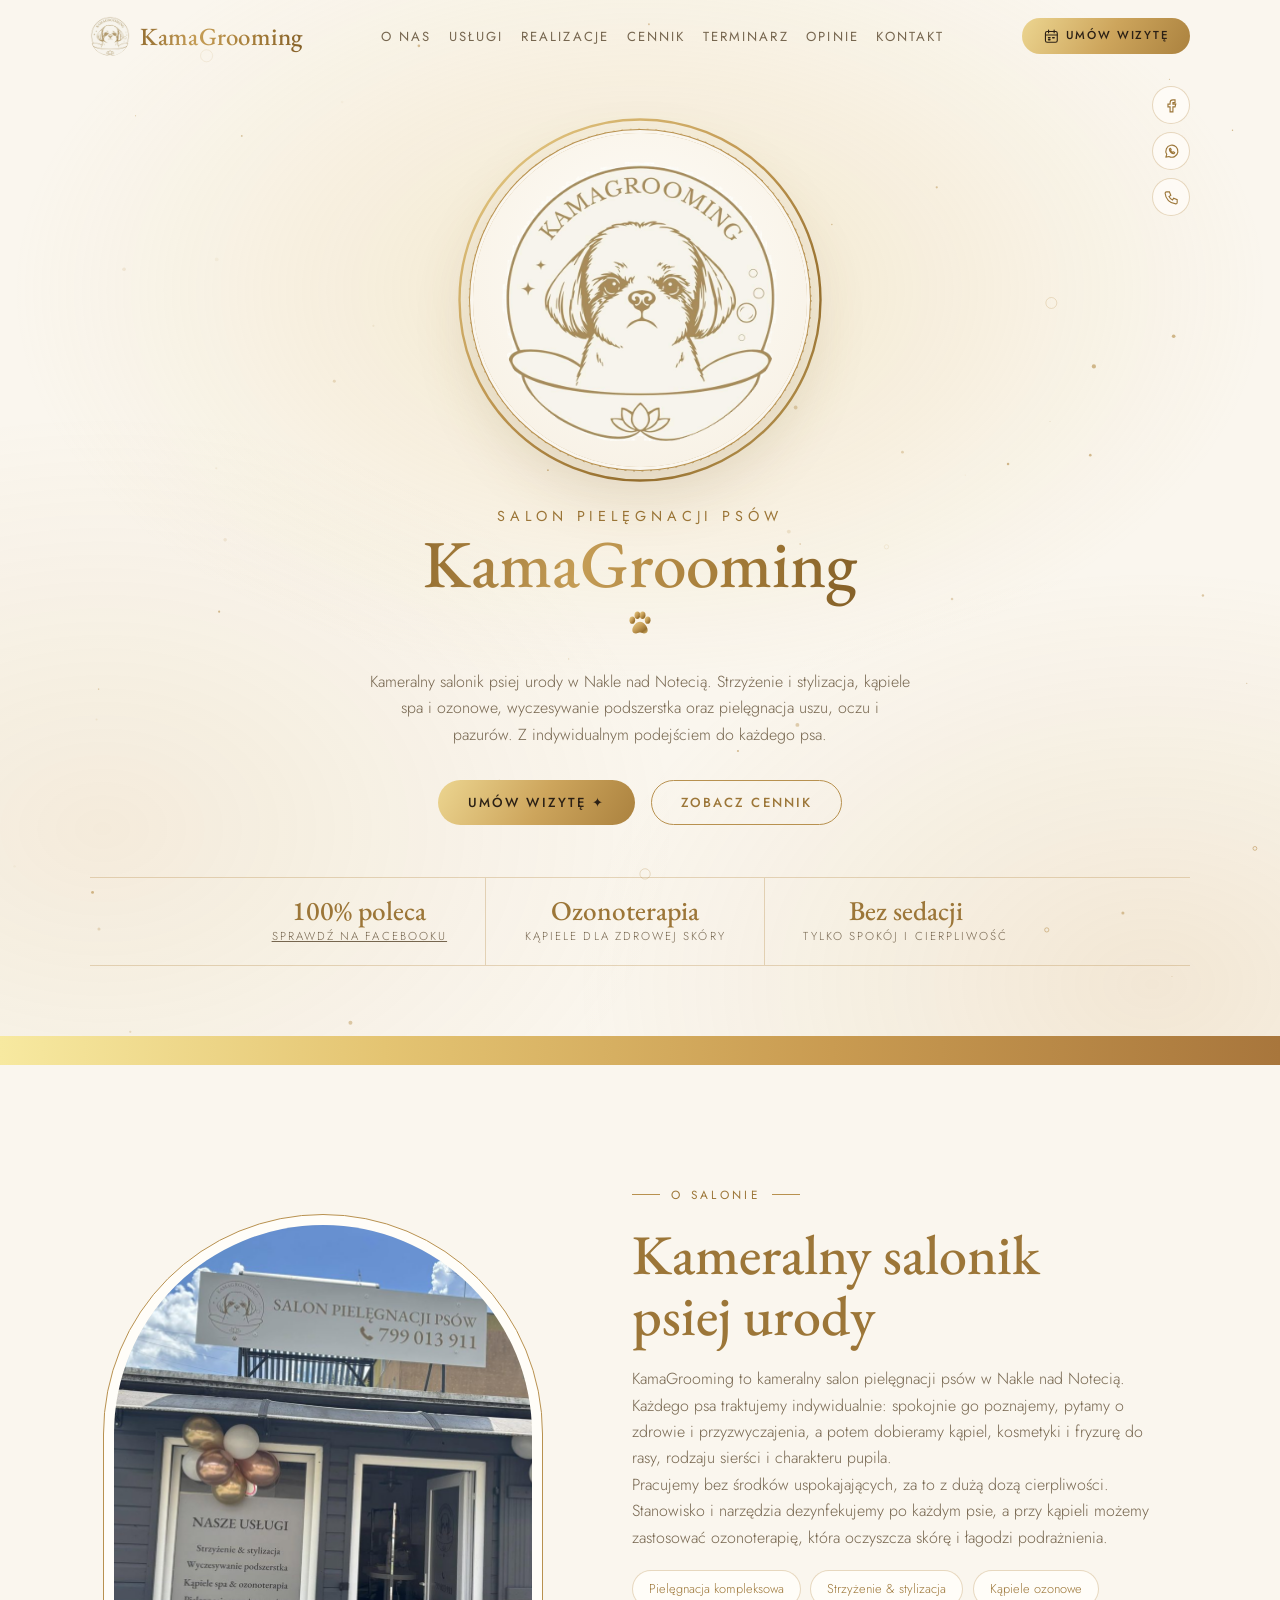
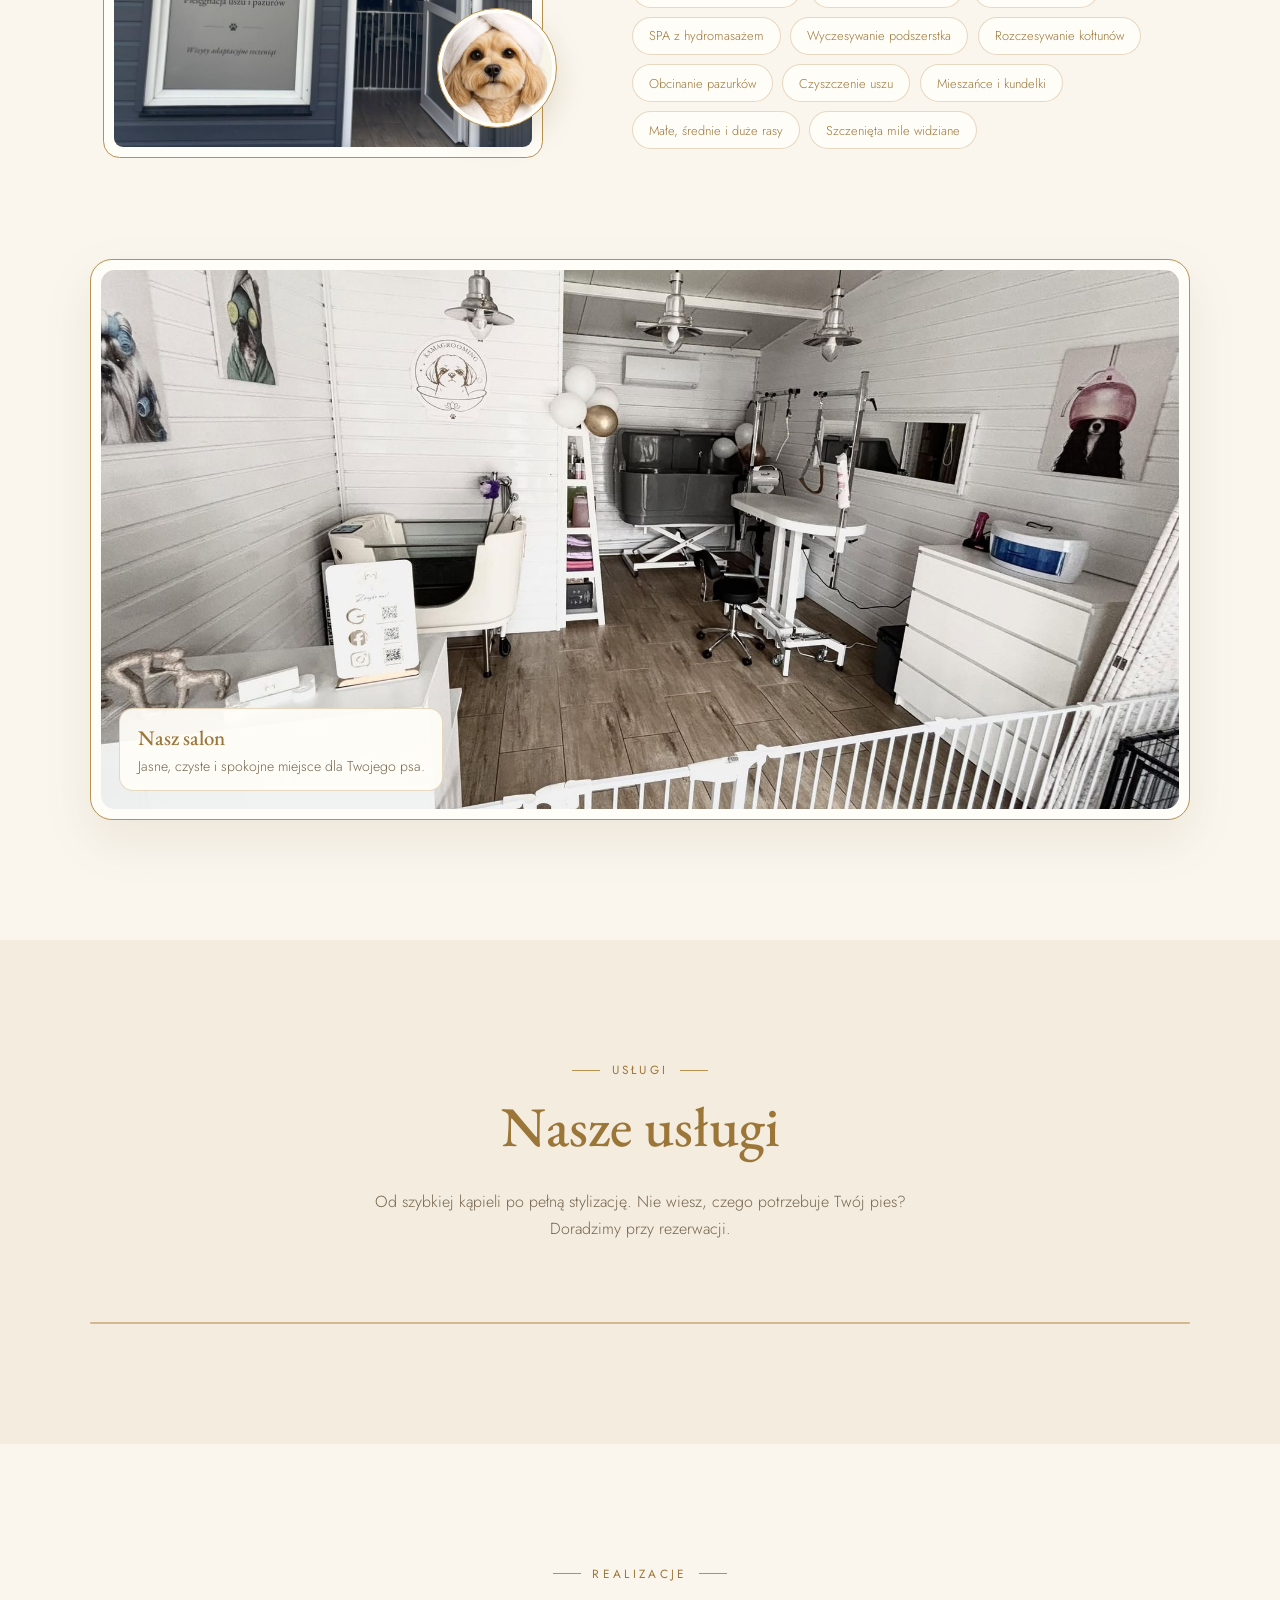
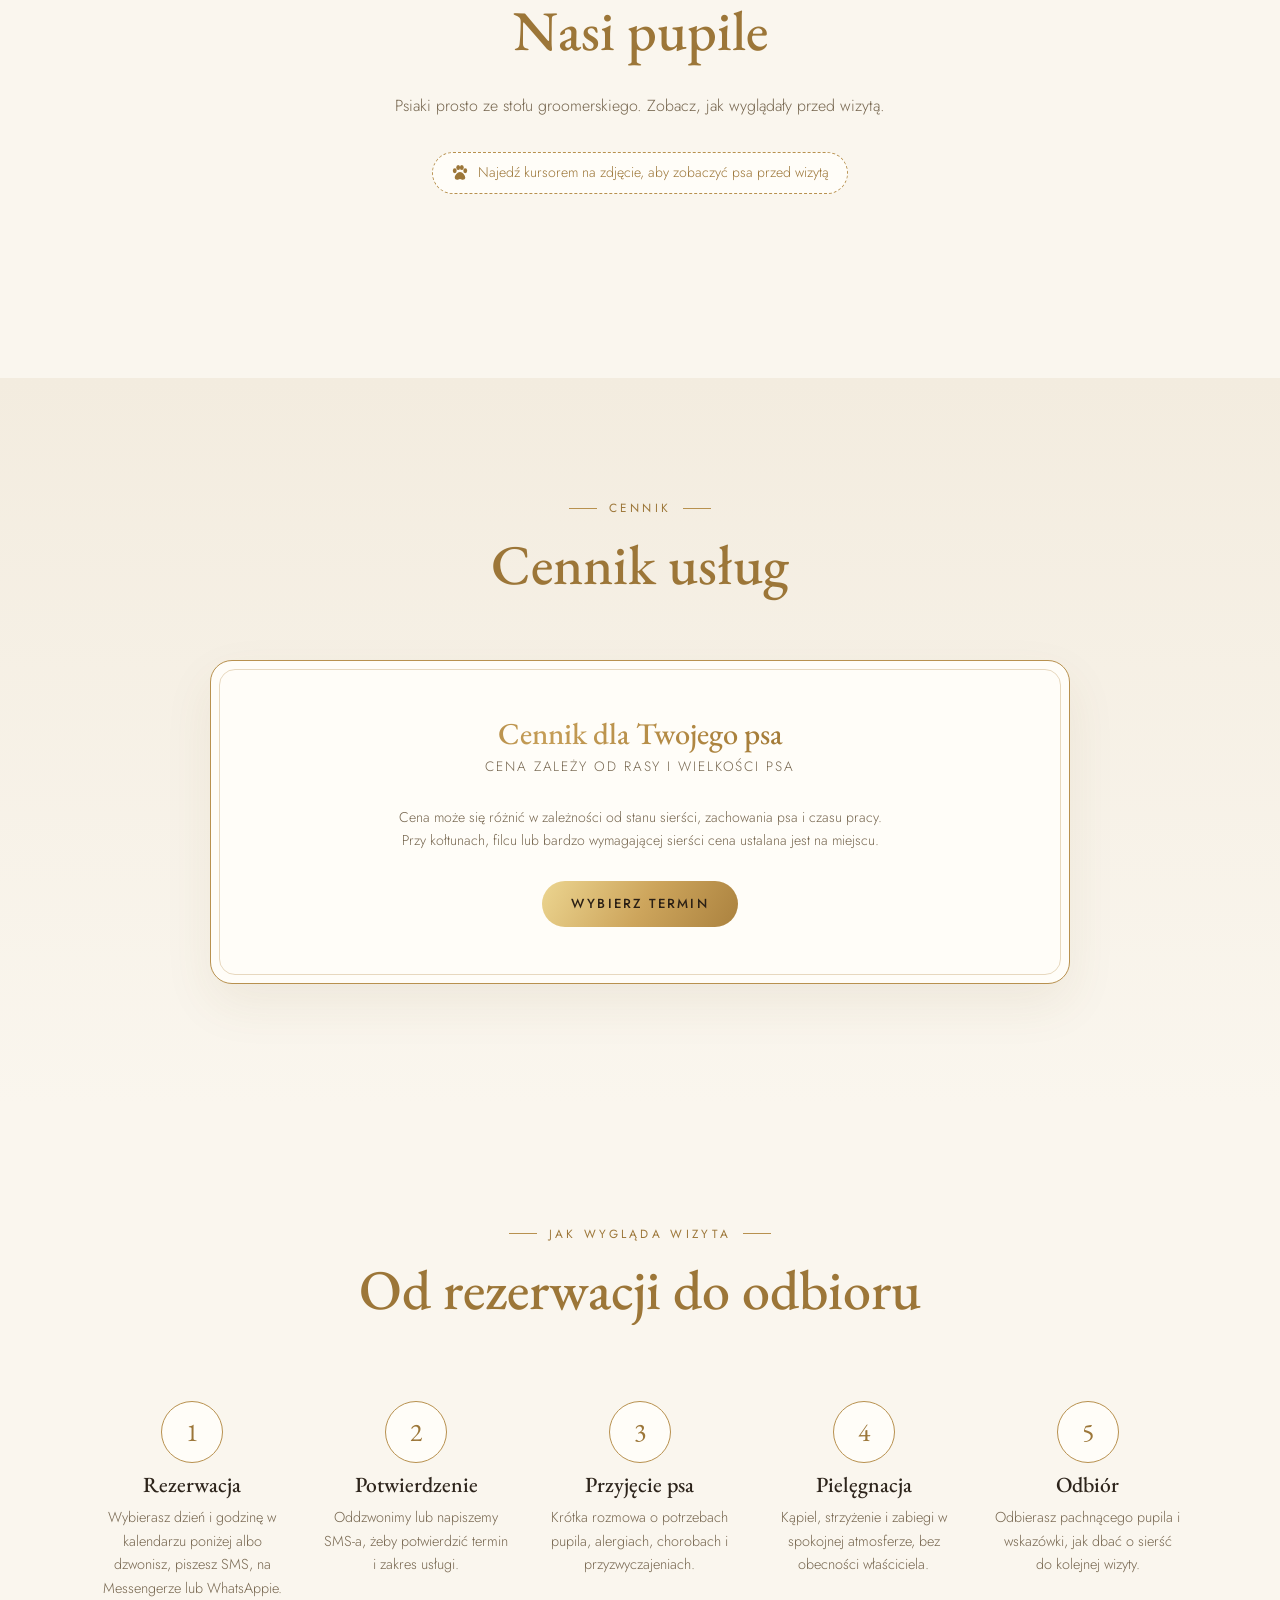
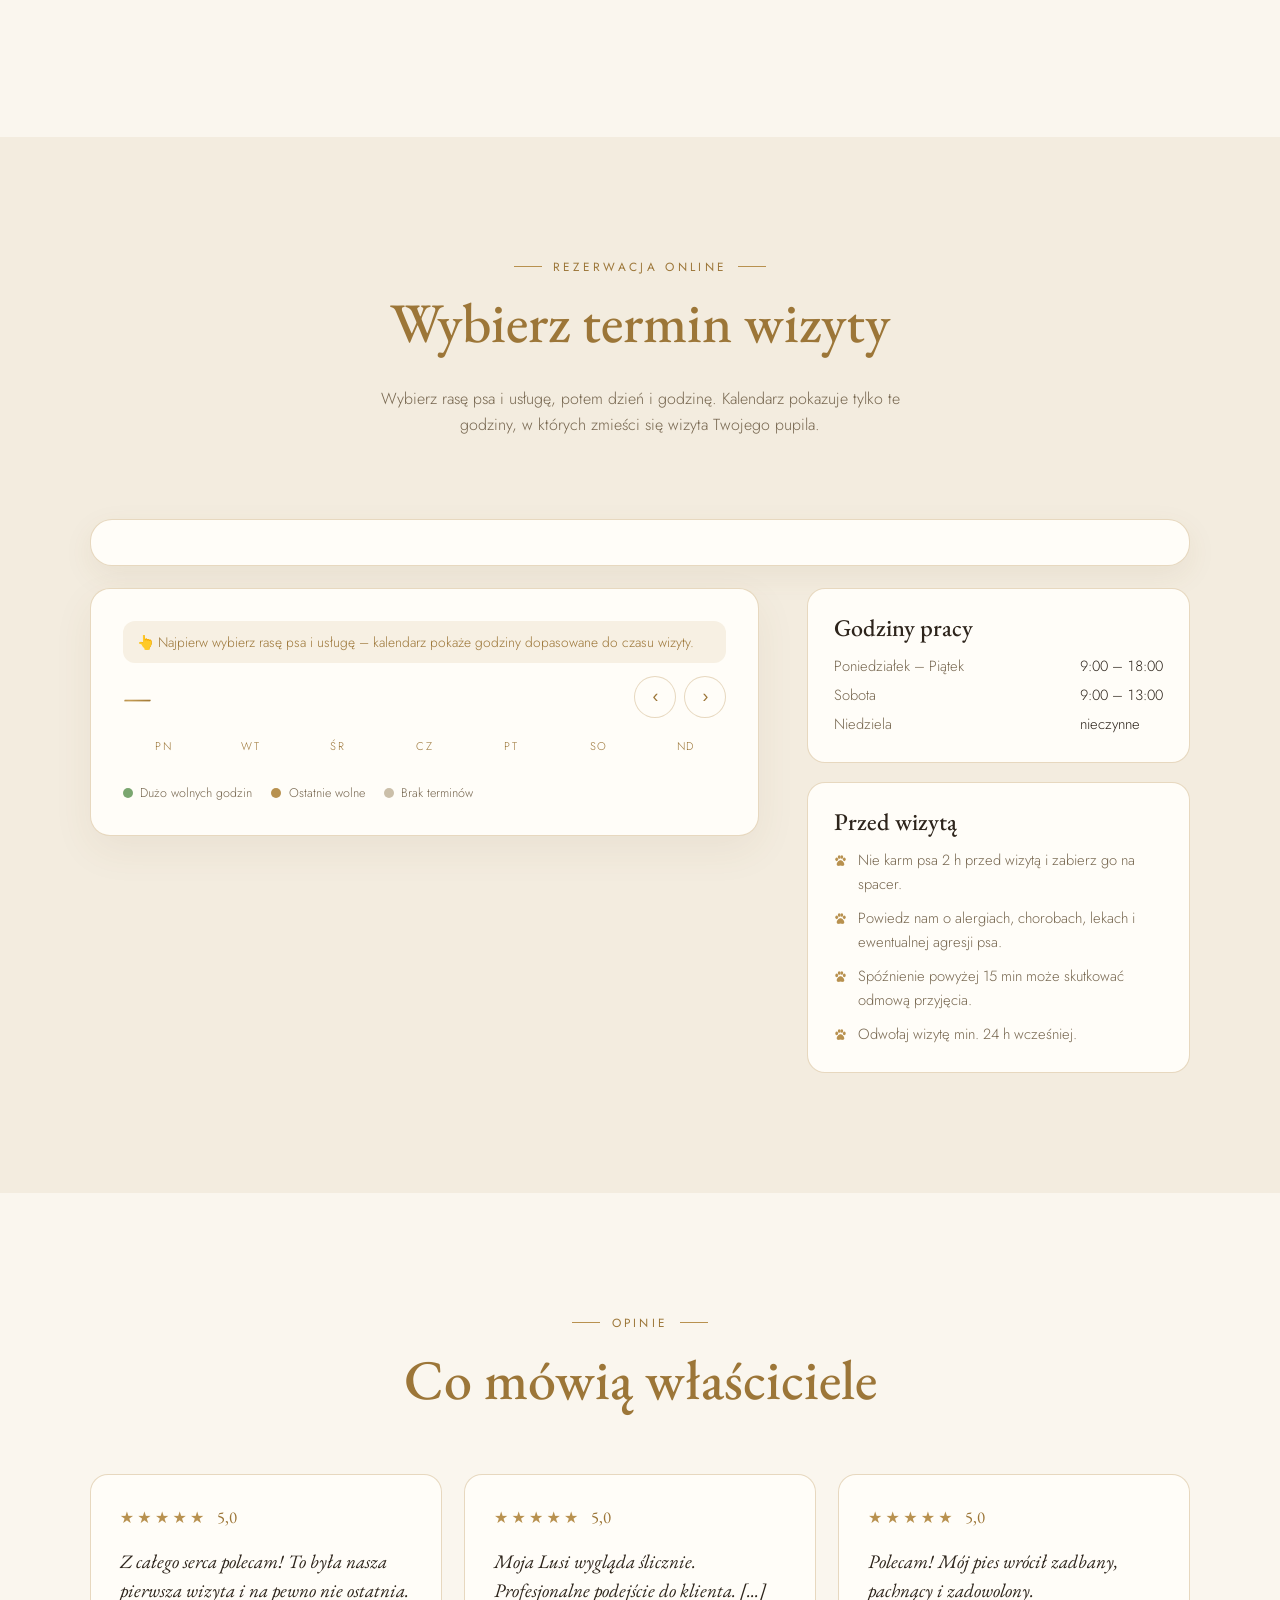
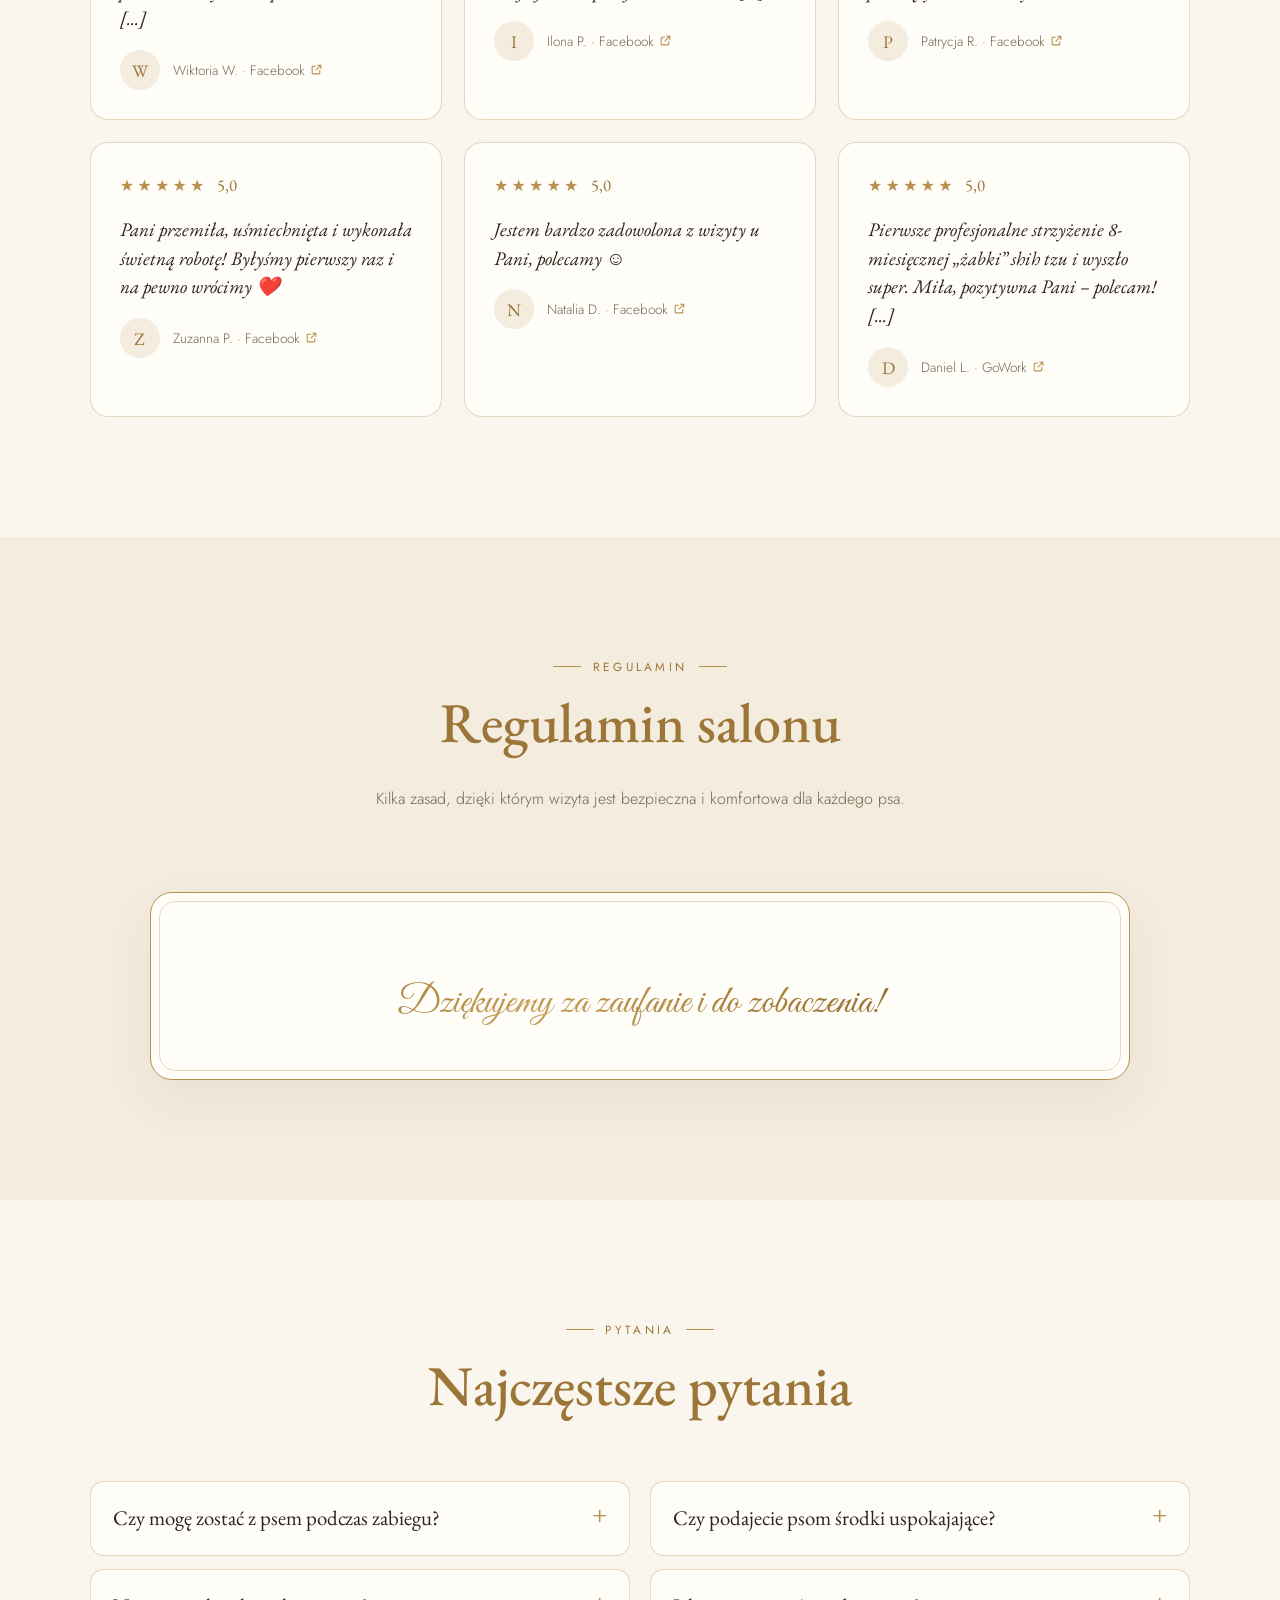
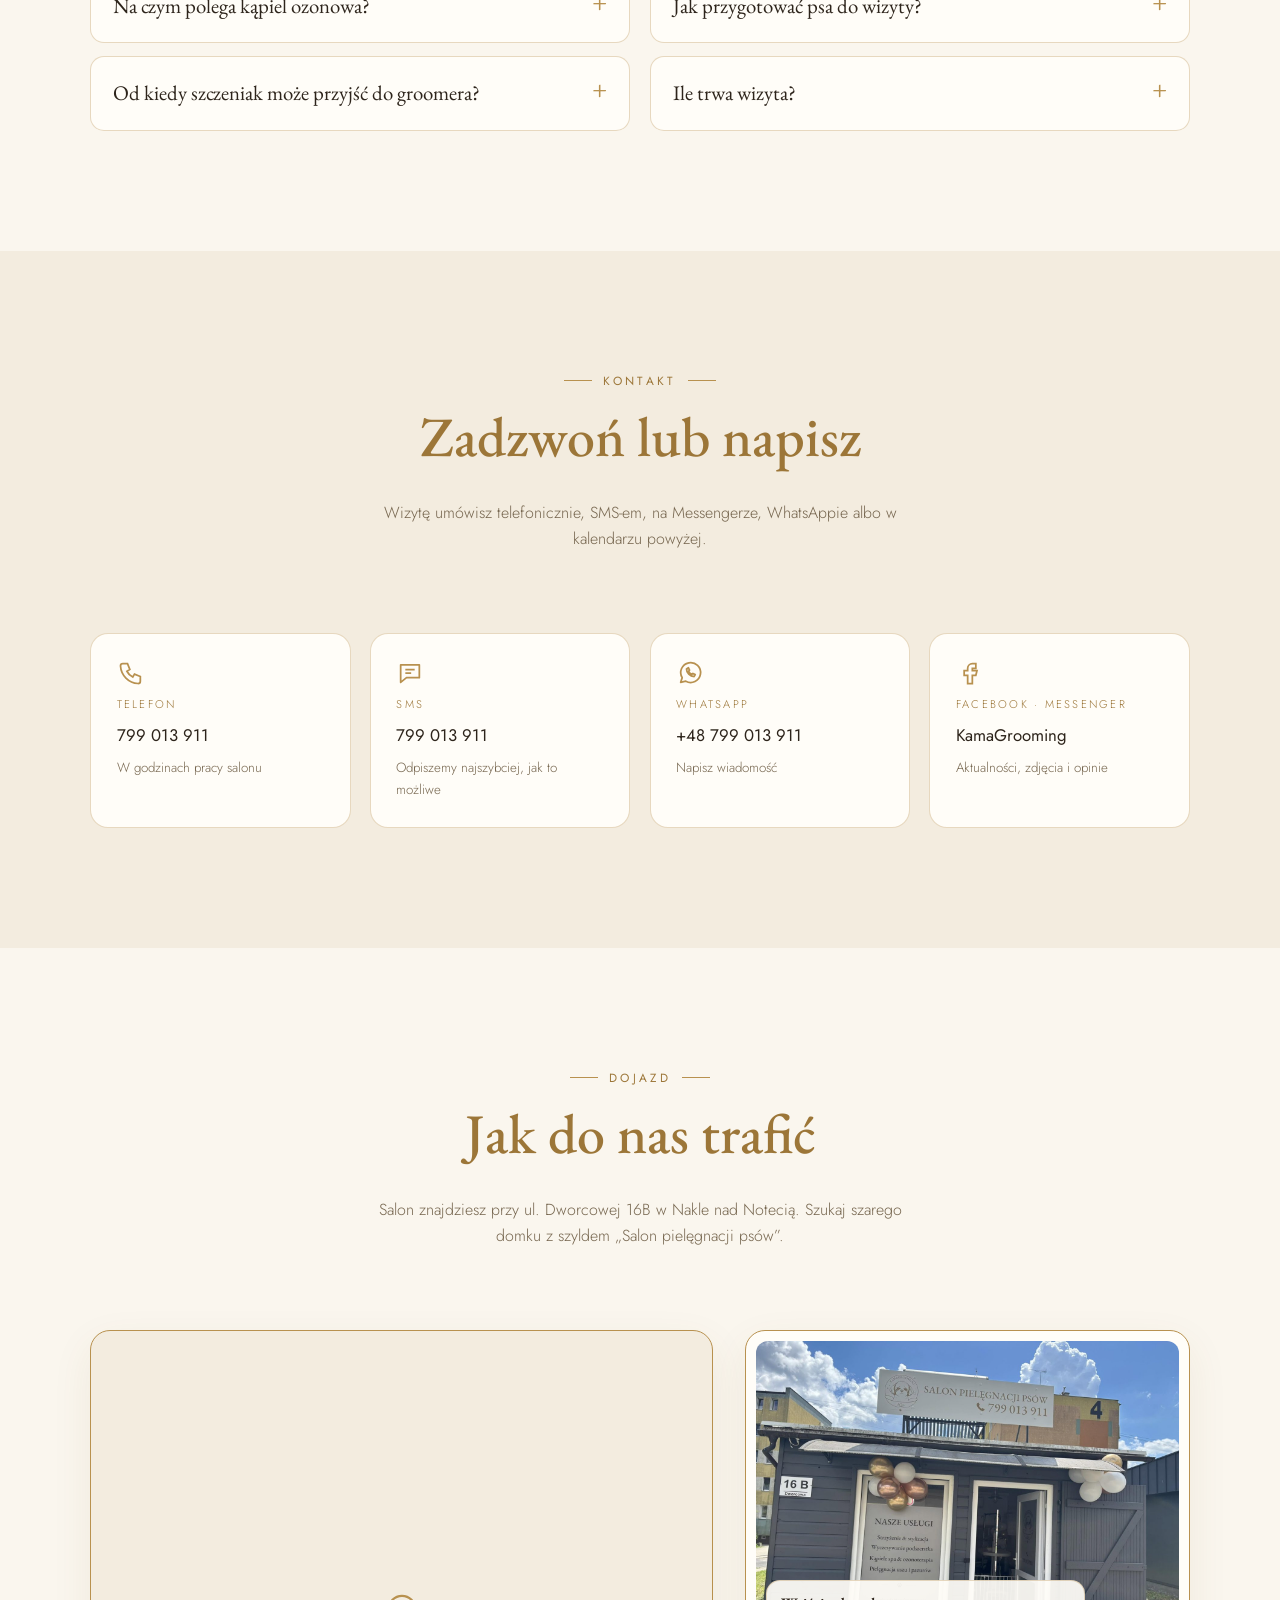
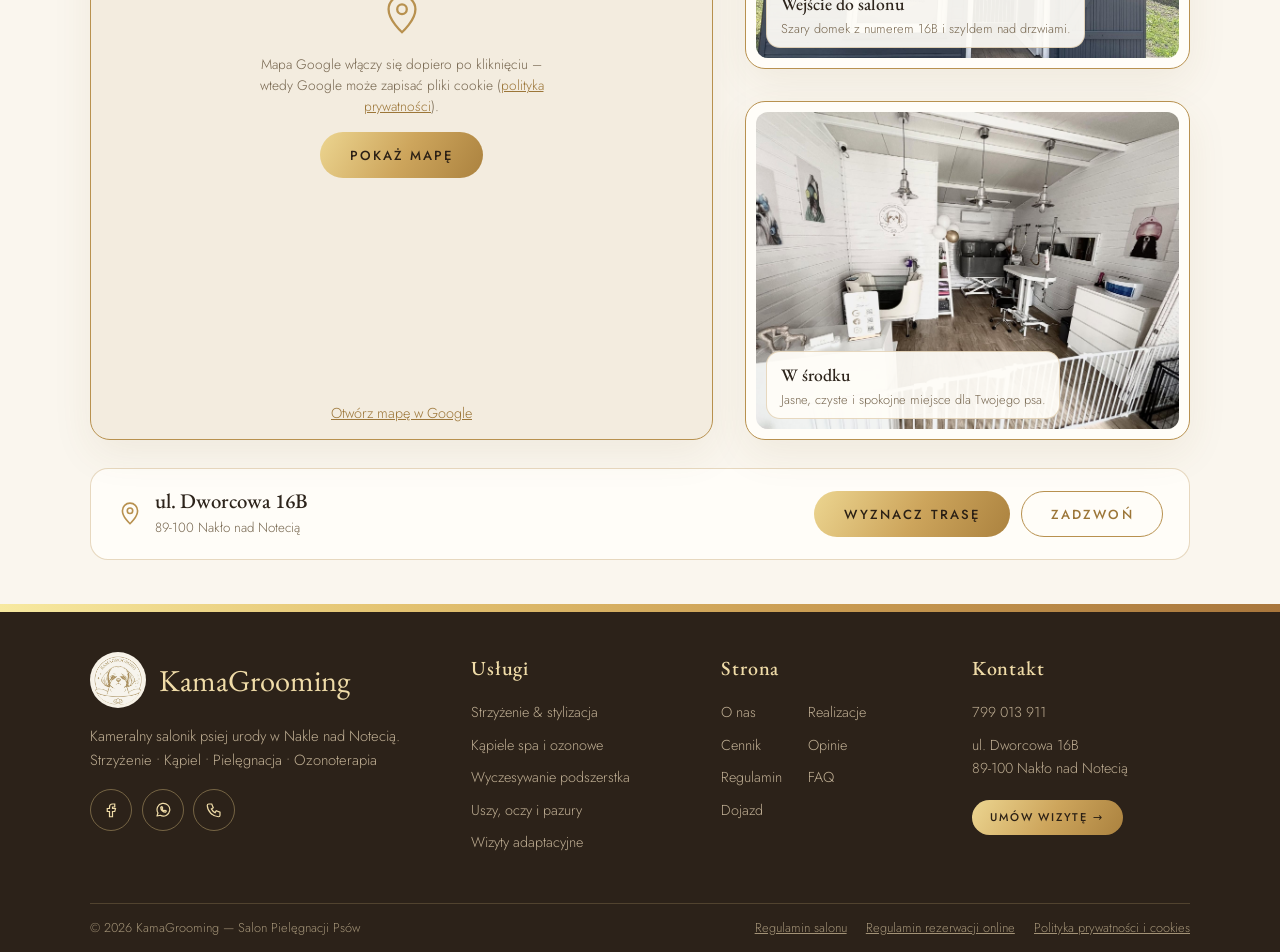
==== commit 2a3e9200: "Kopia zapasowa 25.11.2026: rasy i ceny, mieszańce z wariantami sierści, baza klientów, edycja wizyt " ====
--- a/template.html
+++ b/template.html
@@ -16,11 +16,10 @@
 <meta property="og:description" content="Pielęgnacja z miłością. Usługi, cennik, realizacje i rezerwacja wizyt online.">
 <meta property="og:image" content="img/og.jpg">
 <title>KamaGrooming – Salon Pielęgnacji Psów</title>
-<link rel="preconnect" href="https://fonts.googleapis.com">
-<link rel="stylesheet" href="https://fonts.googleapis.com/css2?family=EB+Garamond:ital,wght@0,400;0,500;0,600;1,400;1,500&family=Great+Vibes&family=Jost:wght@300;400;500&display=swap">
+<link rel="stylesheet" href="fonts/fonts.css">
 <style>
 :root{padding-top:env(safe-area-inset-top,0px);padding-bottom:env(safe-area-inset-bottom,0px)}
-body{margin:0}[hidden],.off{display:none!important}
+body{margin:0}[hidden],.is-off{display:none!important}
 /* Layout: centered gold emblem hero → editorial sections alternating ivory panels, gold bubbles/paws as punctuation */
 :root{
   --bg:#faf6ee; --bg2:#f3ecdf; --card:#fffdf8; --ink:#2d241b; --muted:#76664f;
@@ -51,7 +50,7 @@
 .eyebrow{display:inline-flex;align-items:center;gap:.7rem;font-size:.74rem;letter-spacing:.28em;text-transform:uppercase;color:var(--gold-d);font-weight:400}
 .eyebrow::before,.eyebrow::after{content:"";width:28px;height:1px;background:var(--gold)}
 .lead{color:var(--muted);max-width:60ch}
-section{padding-block:clamp(72px,10vw,120px);position:relative}
+section{padding-block:clamp(72px,10vw,120px);position:relative}#dojazd{padding-bottom:clamp(28px,4vw,44px)}
 .sec-head{display:grid;gap:1rem;justify-items:center;text-align:center;margin-bottom:clamp(40px,6vw,64px)}
 .btn{display:inline-flex;align-items:center;gap:.6rem;padding:.95rem 1.8rem;border-radius:999px;font:500 .82rem/1 var(--f-body);letter-spacing:.16em;text-transform:uppercase;text-decoration:none;cursor:pointer;border:1px solid var(--gold);transition:transform .25s,box-shadow .25s,background .25s}
 .btn-gold{background:var(--btn) border-box;background-origin:border-box;color:#2b2015;border-color:transparent}
@@ -76,8 +75,9 @@
 .brand b{font-family:var(--f-display);font-weight:500;font-size:1.55rem;line-height:1;letter-spacing:.01em}
 .nav ul{display:flex;gap:1.6rem;list-style:none;margin:0;padding:0}.nav ul a{white-space:nowrap}
 @media (max-width:1360px){.nav ul{gap:1.1rem}.nav ul a{letter-spacing:.1em}}
-.nav ul a{text-decoration:none;font-size:.76rem;letter-spacing:.16em;text-transform:uppercase;color:var(--muted);transition:color .2s;font-weight:400}
+.nav ul a{text-decoration:none;font-size:.82rem;letter-spacing:.16em;text-transform:uppercase;color:var(--muted);transition:color .2s;font-weight:400}
 .nav ul a:hover,.nav ul a.act{color:var(--gold-d)}
+.nav-cta{display:inline-flex;align-items:center;gap:.55em}.cal-ic{width:1.45em;height:1.45em;flex:none;fill:none;stroke:currentColor;stroke-width:1.6;stroke-linecap:round;stroke-linejoin:round;margin:-.2em 0}
 .nav ul a{position:relative}.nav ul a.act::after{content:"";position:absolute;left:0;right:0;bottom:-6px;height:1.5px;background:var(--btn);border-radius:2px}
 .nav .btn{padding:.7rem 1.2rem;font-size:.72rem;white-space:nowrap}
 .burger{display:none;background:var(--card);border:1px solid var(--line);border-radius:10px;width:44px;height:44px;color:var(--gold-d);cursor:pointer;font-size:1.1rem}
@@ -86,8 +86,8 @@
 .mobile-menu .close{position:absolute;top:calc(18px + env(safe-area-inset-top,0px));right:18px}
 /* wstążka zawsze w jednej linii z logo, zakładki na środku */
 .nav-in>nav{flex:1;display:flex;justify-content:center;min-width:0}
-@media (max-width:1180px) and (min-width:821px){.nav ul{gap:.9rem}.nav ul a{font-size:.66rem;letter-spacing:.08em}.nav .btn{padding:.6rem .95rem;font-size:.64rem;letter-spacing:.1em}}
-@media (max-width:1040px) and (min-width:821px){.brand b{display:none}}
+@media (max-width:1180px) and (min-width:821px){.nav ul{gap:clamp(.8rem,1.6vw,1.2rem)}.nav ul a{font-size:clamp(.78rem,.6rem + .4vw,.86rem);letter-spacing:.1em}.nav .btn{padding:.65rem 1.05rem;font-size:.7rem;letter-spacing:.12em}}
+@media (max-width:1060px) and (min-width:821px){.brand b{display:none}}
 /* telefon / bardzo wąskie okno: zakładki w drugim rzędzie (przewijane w bok, gdy się nie mieszczą) */
 @media (max-width:820px){
   .nav-in{flex-wrap:wrap;height:auto;padding-top:8px;row-gap:0}
@@ -280,7 +280,7 @@
 .day .dot{position:absolute;bottom:14%;left:8%;right:8%;display:flex;flex-wrap:wrap;justify-content:center;gap:3px}
 .day .dot i{width:5px;height:5px;border-radius:50%;background:var(--ok)}
 .day.few .dot i{background:var(--gold)}
-.day.full{background:transparent;border-color:rgba(0,0,0,.04);color:var(--busy);cursor:not-allowed;text-decoration:line-through}
+.day.full{background:transparent;border-color:rgba(0,0,0,.04);color:var(--busy);cursor:pointer;text-decoration:line-through}.day.full:disabled{cursor:not-allowed}
 .day:disabled{cursor:not-allowed}
 .day.off{background:transparent;border-color:transparent;color:rgba(118,102,79,.35)}
 .day.empty{visibility:hidden}
@@ -290,6 +290,55 @@
 .legend span{display:inline-flex;align-items:center;gap:.45rem}
 .legend i{width:10px;height:10px;border-radius:50%}
 .book-side{display:grid;gap:1.2rem}
+/* rasa psa + usługa (cennik i rezerwacja) */
+.dog-card{background:var(--card);border:1px solid var(--line);border-radius:22px;padding:1.4rem 1.5rem;margin:0 auto 1.4rem;box-shadow:0 10px 30px rgba(120,90,40,.08)}
+.dp-row{display:grid;grid-template-columns:1.4fr 1fr;gap:1rem}
+.dp-field .lbl{display:block;margin-bottom:.4rem}
+.dp-in{position:relative}
+.dp .dp-q,.dp .dp-svc{width:100%;padding:.85rem 2.6rem .85rem 1rem;border:1px solid var(--line);border-radius:12px;background:#fff;font:inherit;font-size:16px;color:var(--ink)}
+.dp .dp-svc{padding-right:1rem}
+.dp .dp-q:focus,.dp .dp-svc:focus{outline:2px solid rgba(184,145,79,.45);border-color:var(--gold)}
+.dp-all{position:absolute;right:.35rem;top:50%;transform:translateY(-50%);width:2.1rem;height:2.1rem;border:0;background:transparent;color:var(--gold-d);font-size:1.1rem;cursor:pointer;border-radius:8px}
+.dp-sug{position:absolute;z-index:30;left:0;right:0;top:calc(100% + 6px);margin:0;padding:.35rem;list-style:none;background:#fff;border:1px solid var(--line);border-radius:14px;box-shadow:0 18px 40px rgba(60,40,10,.18);max-height:300px;overflow:auto}
+.dp-sug li{display:flex;justify-content:space-between;gap:.8rem;align-items:center;padding:.6rem .75rem;border-radius:10px;cursor:pointer;font-size:.95rem}
+.dp-sug li small{color:var(--muted);font-size:.75rem;white-space:nowrap}
+.dp-sug li:hover,.dp-sug li.act{background:rgba(184,145,79,.12)}
+.dp-sug li.other{color:var(--gold-d);font-style:normal;border-top:1px dashed var(--line);margin-top:.2rem}
+.dp-size{margin-top:1rem}.dp-size p{margin:0 0 .5rem;font-size:.9rem;color:var(--gold-d)}.dp-size p.lab{font-size:.8rem;letter-spacing:.12em;text-transform:uppercase}
+.sizes.three{grid-template-columns:repeat(3,1fr);margin-bottom:0}
+.dp-add{display:flex;align-items:center;gap:.6rem;margin-top:1rem;font-size:.92rem;cursor:pointer}.dp-add input{width:20px;height:20px;accent-color:var(--gold)}.dp-add b{color:var(--gold-d);font-weight:500}
+.dp-sum{display:flex;flex-wrap:wrap;gap:.4rem 1.2rem;align-items:center;margin:1.1rem 0 0;padding:.8rem 1rem;border-radius:12px;background:rgba(184,145,79,.1);font-size:.92rem}
+.dp-sum b{font-weight:500;color:var(--gold-d)}
+.cal-hint{margin:0 0 .8rem;padding:.6rem .85rem;border-radius:12px;background:rgba(184,145,79,.12);color:var(--gold-d);font-size:.86rem}
+.pp-pick{max-width:420px;margin:0 auto 1.2rem}.pp-pick .dp-row{grid-template-columns:1fr}.pp-pick .lbl{display:block;text-align:center}.pp-pick .dp-size p{text-align:center}
+.pb-list .row.add .p{color:var(--gold-d)}
+.pb-for{text-align:center;margin:0 0 .6rem;font-size:.9rem;color:var(--muted)}.pb-for b{color:var(--ink);font-weight:500}
+.pb-empty{display:grid;justify-items:center;gap:.6rem;padding:1.6rem 1rem;text-align:center;color:var(--muted)}.pb-empty svg{width:34px;height:32px;fill:var(--gold);opacity:.7}.pb-empty p{margin:0;max-width:360px}
+.pb-list .row{grid-template-columns:minmax(0,1fr) auto!important}
+.dp-coat{margin-top:.9rem}.dp-coat>p{font-size:.8rem;letter-spacing:.12em;text-transform:uppercase;color:var(--gold-d);margin:0 0 .5rem}.coats{display:grid;grid-template-columns:repeat(3,minmax(0,1fr));gap:.5rem}.coats .size{text-align:center;padding:.7rem .5rem;min-height:0;display:flex;align-items:center;justify-content:center}.pp-pick .dp-coat>p,.pp-pick .dp-coat-n{text-align:center}.dp-coat-n{display:block;margin-top:.5rem;color:var(--muted);font-size:.78rem}
+.pb-list .row.sub .n,#priceBox .row.sub .n{padding-left:1.1rem;font-size:1rem}#priceBox .row.sub{padding-top:.55rem;padding-bottom:.55rem}
+@media(max-width:560px){.coats{grid-template-columns:1fr}}
+.pb-foot em{font-style:normal;font-weight:600;color:var(--gold-d)}
+.pb-all{border:0;background:none;padding:0;font:inherit;color:var(--gold-d);text-decoration:underline;cursor:pointer}
+.t3 .r3{display:grid;grid-template-columns:minmax(0,1.6fr) repeat(3,minmax(0,1fr));gap:.6rem;align-items:baseline;padding:1rem 0;border-bottom:1px dashed var(--line)}
+.t3 .r3.h{padding:.4rem 0 .7rem;border-bottom:1px solid var(--line);font-size:.72rem;letter-spacing:.14em;text-transform:uppercase;color:var(--gold-d);align-items:end}
+.t3 .r3.h span{text-align:right}.t3 .r3.h small{display:block;letter-spacing:0;text-transform:none;font-size:.72rem;color:var(--muted);margin-top:.2rem}
+.t3 .n{font-family:var(--f-display);font-size:1.2rem;color:var(--ink)}.t3 .n small{display:block;font-family:var(--f-body);font-size:.78rem;color:var(--muted);margin-top:.25rem}
+.t3 .p{text-align:right;font-family:var(--f-display);font-size:1.15rem;color:var(--gold-d);white-space:nowrap}
+.t3 .r3.add .p{font-size:1.05rem}.t3 .p.na{visibility:hidden}
+@media(max-width:640px){.t3 .r3.h{display:none}.t3 .r3{grid-template-columns:repeat(3,1fr);gap:.3rem .5rem}.t3 .n{grid-column:1/-1;font-size:1.1rem}
+.t3 .p{text-align:center;font-size:1rem;padding:.35rem .2rem;border-radius:10px;background:rgba(184,145,79,.08)}.t3 .p.na{display:none}.t3 .p::before{content:attr(data-l);display:block;font-family:var(--f-body);font-size:.66rem;color:var(--muted);letter-spacing:.04em}}
+.fsum{display:flex;flex-wrap:wrap;gap:.3rem .9rem;align-items:center;margin:0 0 1rem;padding:.7rem .9rem;border-radius:12px;background:rgba(184,145,79,.1);font-size:.86rem}
+.fsum em{font-style:normal;color:var(--muted)}.fsum .link{margin-left:auto;background:none;border:0;color:var(--gold-d);text-decoration:underline;cursor:pointer;font:inherit}
+.nofit b{font-weight:500;display:block;margin-bottom:.2rem}.nextfree{margin-top:.7rem;padding-top:.7rem;border-top:1px solid rgba(156,63,63,.2);color:var(--ink)}.nextfree b{color:var(--gold-d);font-weight:500}.nf-go{display:flex;margin-top:.6rem;padding:.6rem 1.1rem;font-size:.72rem}
+.gaps{margin:-.4rem 0 1.4rem;padding:.8rem .9rem;border:1px dashed var(--gold);border-radius:14px;background:rgba(184,145,79,.06)}
+.gaps>p{margin:0 0 .5rem;font-size:.82rem;color:var(--gold-d)}
+.gap{display:flex;flex-wrap:wrap;align-items:center;gap:.3rem .7rem;padding:.4rem 0;font-size:.88rem}.gap+.gap{border-top:1px solid var(--line)}
+.gap span{color:var(--muted);font-size:.8rem}.gfit{display:flex;flex-wrap:wrap;gap:.35rem;width:100%}
+.gsvc{border:1px solid var(--gold);background:#fff;color:var(--ink);border-radius:99px;padding:.35rem .75rem;font:inherit;font-size:.8rem;cursor:pointer}.gsvc:hover{background:rgba(184,145,79,.15)}
+.slots.wide{grid-template-columns:repeat(auto-fill,minmax(96px,1fr))}
+.slots.wide .slot{display:grid;gap:.05rem;padding:.55rem .3rem;line-height:1.2}.slots.wide .slot b{font-weight:500}.slots.wide .slot small{font-size:.7rem;opacity:.7}
+@media (max-width:600px){.dp-row{grid-template-columns:1fr}.dog-card{padding:1.1rem}.sizes.three .size small{font-size:.62rem}}
 .info-card{border:1px solid var(--line);border-radius:18px;padding:1.6rem;background:var(--card);display:grid;gap:.8rem}
 .info-card h3{font-size:1.5rem}
 .info-card ul{margin:0;padding:0;list-style:none;display:grid;gap:.6rem;color:var(--muted);font-size:.92rem}
@@ -327,21 +376,43 @@
 .slot:hover:not(:disabled){border-color:var(--gold)}
 .slot:disabled{background:transparent;color:var(--busy);text-decoration:line-through;cursor:not-allowed;border-color:rgba(0,0,0,.04)}
 .slot.sel{background:var(--btn) border-box;color:#2b2015;border-color:transparent;font-weight:500}
+.slot.nobig{text-decoration:none;opacity:.45}
+.sizes{display:grid;grid-template-columns:1fr 1fr;gap:.6rem;margin-bottom:1.2rem}
+.size{display:grid;gap:.15rem;padding:.8rem .6rem;border-radius:12px;border:1px solid var(--line);background:var(--card);color:var(--ink);font:400 1rem var(--f-body);cursor:pointer;transition:all .2s;text-align:center}
+.size small{font-size:.72rem;color:var(--muted);letter-spacing:.04em}.size:hover{border-color:var(--gold)}
+.size.sel{background:var(--btn) border-box;color:#2b2015;border-color:transparent}.size.sel small{color:#4a3a22}
+.big-msg{margin:-.4rem 0 1rem;padding:.65rem .9rem;border-radius:12px;background:rgba(184,145,79,.12);color:var(--gold-d);font-size:.88rem;line-height:1.45}
+.big-msg.warn{background:rgba(176,80,80,.1);color:#9c3f3f}
+.day.off{text-decoration:line-through;text-decoration-color:rgba(118,102,79,.25)}
 .field{display:grid;gap:.35rem;margin-bottom:1rem}
 .field input,.field select{width:100%;background:var(--card);border:1px solid var(--line);border-radius:12px;padding:.85rem 1rem;color:var(--ink);font:300 1rem var(--f-body)}
 .field input:focus,.field select:focus{outline:none;border-color:var(--gold)}
 .field .err{font-size:.8rem;color:#a24a4a}
+.f-legal{display:inline-flex;flex-wrap:wrap;gap:.4rem 1.2rem;justify-content:center}.f-legal a{color:inherit}
+.consent a,.rodo-mini a{color:var(--gold-d)}.rodo-mini{font-size:.74rem;line-height:1.45;color:var(--muted);margin:-.4rem 0 1rem}
+.pp-tip{position:relative;margin:.15rem 0 .55rem;padding:.7rem .95rem;border-radius:14px;background:linear-gradient(135deg,#fff8e6,#f6e7c3);border:1px solid rgba(184,145,79,.45);color:#5e4a2c;font-size:.86rem;line-height:1.45;box-shadow:0 6px 18px rgba(150,110,40,.12);animation:ppPop .55s cubic-bezier(.2,1.4,.4,1) .35s both,ppBob 3.2s ease-in-out 1.2s infinite}
+.pp-tip b{color:var(--gold-d);font-weight:500}
+.pp-tip::after{content:"";position:absolute;left:28px;bottom:-7px;width:12px;height:12px;background:#f7eacb;border-right:1px solid rgba(184,145,79,.45);border-bottom:1px solid rgba(184,145,79,.45);transform:rotate(45deg)}
+@keyframes ppPop{from{opacity:0;transform:translateY(8px) scale(.92)}to{opacity:1;transform:none}}
+@keyframes ppBob{0%,100%{transform:none}50%{transform:translateY(-3px)}}
+@media (prefers-reduced-motion:reduce){.pp-tip{animation:none}}
+.pp-drop{display:flex;align-items:center;gap:.8rem;padding:.75rem 1rem;border:1.5px dashed var(--gold);border-radius:12px;background:var(--card);cursor:pointer;transition:background .2s}
+.pp-drop:hover{background:#fff8ea}.pp-ic{font-size:1.5rem}.pp-t{display:grid;line-height:1.25}.pp-t b{font-weight:500;color:var(--ink)}.pp-t small{font-size:.78rem;color:var(--muted)}
+.pp-prev{display:flex;align-items:center;gap:.8rem;padding:.5rem;border:1px solid var(--line);border-radius:12px;background:var(--card)}
+.pp-prev img{width:64px;height:64px;object-fit:cover;border-radius:10px}.pp-prev span{flex:1;font-size:.9rem;color:var(--ok)}
+.pp-x{width:34px;height:34px;border-radius:50%;border:1px solid var(--line);background:transparent;color:var(--muted);cursor:pointer}
 .f2{display:grid;grid-template-columns:1fr 1fr;gap:0 .8rem}@media (max-width:520px){.f2{grid-template-columns:1fr}}
 .opt{color:var(--muted);text-transform:none;letter-spacing:0}
 .reg-mini{border:1px solid var(--line);border-radius:12px;background:var(--card);padding:0 1rem;margin:.2rem 0 1rem;font-size:.85rem}
 .reg-mini summary{cursor:pointer;padding:.7rem 0;color:var(--gold-d);list-style:none}.reg-mini summary::-webkit-details-marker{display:none}
 .reg-mini summary::after{content:" ▾"}.reg-mini[open] summary::after{content:" ▴"}
 .reg-mini ul{margin:0 0 .8rem;padding-left:1.1rem;color:var(--muted);display:grid;gap:.25rem}
-.consent{display:flex;gap:.6rem;align-items:flex-start;font-size:.82rem;color:var(--muted);margin:.4rem 0 1.4rem}
-.consent input{accent-color:var(--gold);margin-top:.25rem}
+.consent{display:flex;gap:.65rem;align-items:flex-start;font-size:.84rem;line-height:1.55;color:var(--muted);margin:.4rem 0 1.2rem;cursor:pointer}.consent>span{flex:1;min-width:0}
+.consent input{accent-color:var(--gold);flex:0 0 auto;width:18px;height:18px;margin:.15rem 0 0}
 .sheet .btn{width:100%;justify-content:center}
 .done{text-align:center;display:grid;gap:1rem;justify-items:center;padding-block:1rem}
 .done svg{width:90px}
+.done-logo{width:104px;height:104px;border-radius:50%;object-fit:cover;box-shadow:0 0 0 2px var(--gold),0 0 0 6px rgba(184,145,79,.18),0 10px 24px rgba(120,90,40,.18)}
 .done p{margin:0;color:var(--muted)}
 
 /* REVIEWS */
@@ -373,7 +444,8 @@
 @media (max-width:760px){.reg ol{columns:1}}
 
 /* FAQ */
-.faq{max-width:820px;margin:0 auto;display:grid;gap:.8rem}
+.faq{max-width:1100px;margin:0 auto;display:grid;grid-template-columns:repeat(2,minmax(0,1fr));gap:.8rem 1.2rem;align-items:start}
+@media(max-width:860px){.faq{grid-template-columns:1fr;max-width:820px}}
 .faq details{border:1px solid var(--line);border-radius:14px;background:var(--card);padding:0 1.4rem}
 .faq summary{cursor:pointer;list-style:none;padding:1.2rem 0;font-family:var(--f-display);font-size:1.3rem;display:flex;justify-content:space-between;gap:1rem}
 .faq summary::-webkit-details-marker{display:none}
@@ -398,7 +470,9 @@
 .map-grid{display:grid;grid-template-columns:minmax(0,7fr) minmax(0,5fr);gap:clamp(18px,3vw,32px);align-items:stretch}
 .map-box{grid-row:span 2;border:1px solid var(--gold);border-radius:20px;overflow:hidden;background:var(--bg2);min-height:420px;position:relative;box-shadow:0 14px 40px rgba(120,86,36,.08);display:grid;place-items:center}
 .map-box .map-fb{color:var(--gold-d);font-size:.9rem;text-decoration:underline}
-.map-box iframe{position:absolute;inset:0;width:100%;height:100%;border:0;filter:sepia(.18) saturate(.9)}
+.map-ok{position:relative;z-index:1;display:grid;gap:1rem;justify-items:center;text-align:center;padding:1.5rem;max-width:340px}.map-ok p{margin:0;font-size:.86rem;color:var(--muted);line-height:1.5}.map-ok a{color:var(--gold-d)}
+.map-box .map-fb{position:absolute;bottom:14px;left:0;right:0;text-align:center;z-index:1}
+.map-box iframe{z-index:2;position:absolute;inset:0;width:100%;height:100%;border:0;filter:sepia(.18) saturate(.9)}
 .entry{position:relative;margin:0;border:1px solid var(--gold);border-radius:20px;overflow:hidden;background:var(--card);padding:10px;display:grid;box-shadow:0 14px 40px rgba(120,86,36,.08)}
 .entry img{width:100%;height:100%;min-height:260px;max-height:340px;object-fit:cover;border-radius:12px}
 .entry figcaption{position:absolute;left:24px;bottom:24px;right:24px;background:rgba(255,253,248,.93);border:1px solid var(--line);border-radius:14px;padding:.8rem 1rem;font-size:.88rem;color:var(--muted)}
@@ -644,20 +718,20 @@
         <li><a href="#uslugi">Usługi</a></li>
         <li><a href="#realizacje">Realizacje</a></li>
         <li><a href="#cennik">Cennik</a></li>
+        <li><a href="#terminarz">Terminarz</a></li>
         <li data-rev hidden><a href="#opinie">Opinie</a></li>
         <li><a href="#kontakt">Kontakt</a></li>
-        <li><a href="#terminarz">Terminarz</a></li>
       </ul>
     </nav>
     <div class="nav-end">
-      <a class="btn btn-gold nav-cta" href="#rezerwacja">Umów wizytę</a>
+      <a class="btn btn-gold nav-cta" href="#rezerwacja"><svg class="cal-ic" viewBox="0 0 24 24" aria-hidden="true"><rect x="3.5" y="5" width="17" height="15.5" rx="2.5"/><path d="M3.5 10h17M8 3v4M16 3v4"/><path d="M8 14h2M14 14h2M8 17h2" stroke-width="2.2"/></svg>Umów wizytę</a>
       <button class="burger" id="burger" aria-label="Otwórz menu">☰</button>
     </div>
   </div>
 </header>
 <div class="mobile-menu" id="mmenu" hidden>
   <button class="icon-btn close" id="mclose" aria-label="Zamknij menu">✕</button>
-  <a href="#o-nas">O nas</a><a href="#uslugi">Usługi</a><a href="#realizacje">Realizacje</a><a href="#cennik">Cennik</a><a href="#opinie" data-rev hidden>Opinie</a><a href="#regulamin">Regulamin</a><a href="#kontakt">Kontakt</a><a href="#dojazd">Dojazd</a><a href="#terminarz">Terminarz</a>
+  <a href="#o-nas">O nas</a><a href="#uslugi">Usługi</a><a href="#realizacje">Realizacje</a><a href="#cennik">Cennik</a><a href="#terminarz">Terminarz</a><a href="#opinie" data-rev hidden>Opinie</a><a href="#regulamin">Regulamin</a><a href="#kontakt">Kontakt</a><a href="#dojazd">Dojazd</a>
   <a class="btn btn-gold" href="#rezerwacja" style="font-size:.85rem;justify-content:center">Umów wizytę</a>
   <button class="install" id="installBtn" hidden>📲 Zainstaluj aplikację</button>
 </div>
@@ -718,7 +792,7 @@
       <div data-tp="about_p"><p>KamaGrooming to kameralny salon pielęgnacji psów w Nakle nad Notecią. Każdego psa traktujemy indywidualnie: spokojnie go poznajemy, pytamy o zdrowie i przyzwyczajenia, a potem dobieramy kąpiel, kosmetyki i fryzurę do rasy, rodzaju sierści i charakteru pupila.</p>
       <p>Pracujemy bez środków uspokajających, za to z dużą dozą cierpliwości. Stanowisko i narzędzia dezynfekujemy po każdym psie, a przy kąpieli możemy zastosować ozonoterapię, która oczyszcza skórę i łagodzi podrażnienia.</p></div>
       <div class="chips" data-l="chips">
-        <span class="chip">Strzyżenie &amp; stylizacja</span><span class="chip">Kąpiele ozonowe</span><span class="chip">Wyczesywanie podszerstka</span><span class="chip">Szczenięta mile widziane</span>
+        <span class="chip">Pielęgnacja kompleksowa</span><span class="chip">Strzyżenie &amp; stylizacja</span><span class="chip">Kąpiele ozonowe</span><span class="chip">SPA z hydromasażem</span><span class="chip">Wyczesywanie podszerstka</span><span class="chip">Rozczesywanie kołtunów</span><span class="chip">Obcinanie pazurków</span><span class="chip">Czyszczenie uszu</span><span class="chip">Mieszańce i kundelki</span><span class="chip">Małe, średnie i duże rasy</span><span class="chip">Szczenięta mile widziane</span>
       </div>
     </div>
   </div>
@@ -776,14 +850,10 @@
       <h2 data-t="price_h2">Cennik <em>usług</em></h2>
     </div>
     <div class="price-board rv">
-      <div class="pb-sub"><h3 class="gold-text" data-t="price_title">Pielęgnacja psów</h3><span data-t="price_sub">Cena zależy od wielkości psa</span></div>
-      <div class="pb-head"><span data-t="price_c0">Usługa</span><span data-t="price_c1">Małe rasy</span><span data-t="price_c2">Duże rasy</span></div>
-      <div id="priceRows"></div>
-      <div class="pb-extra" id="pbExtra">
-        <h4 data-t="price_extra">Usługi dodatkowe</h4>
-        <div id="extraRows"></div>
-      </div>
-      <p class="pb-foot" id="pbNote"></p>
+      <div class="pb-sub"><h3 class="gold-text" data-t="price_title">Cennik dla Twojego psa</h3><span data-t="price_sub">Cena zależy od rasy i wielkości psa</span></div>
+      <div id="pricePick" class="pp-pick"></div>
+      <div id="priceBox" class="pb-list" aria-live="polite"></div>
+      <p class="pb-foot" data-t="price_note">Cena może się różnić w zależności od stanu sierści, zachowania psa i czasu pracy.<br>Przy kołtunach, filcu lub bardzo wymagającej sierści cena ustalana jest na miejscu.</p>
       <div class="pb-cta"><a class="btn btn-gold" href="#rezerwacja" data-t="price_cta">Wybierz termin</a></div>
     </div>
   </div>
@@ -812,10 +882,12 @@
     <div class="sec-head">
       <span class="eyebrow" data-t="book_eye">Rezerwacja online</span>
       <h2 data-t="book_h2">Wybierz <em>termin wizyty</em></h2>
-      <p class="lead" data-t="book_lead">Kliknij dostępny dzień, wybierz godzinę i zostaw kontakt. Zajęte terminy są przekreślone.</p>
-    </div>
+      <p class="lead" data-t="book_lead">Wybierz rasę psa i usługę, potem dzień i godzinę. Kalendarz pokazuje tylko te godziny, w których zmieści się wizyta Twojego pupila.</p>
+    </div>
+    <div class="dog-card" id="dogCard" aria-label="Rasa psa i usługa"></div>
     <div class="book-grid" id="terminarz">
       <div class="cal">
+        <p class="cal-hint" id="calHint">👆 Najpierw wybierz rasę psa i usługę – kalendarz pokaże godziny dopasowane do czasu wizyty.</p>
         <div class="cal-top">
           <h3 class="gold-text" id="calTitle">—</h3>
           <div class="cal-nav">
@@ -836,7 +908,7 @@
       <aside class="book-side">
         <div class="info-card">
           <h3 data-t="hours_h">Godziny pracy</h3>
-          <div class="hours" data-l="hours"><span>Poniedziałek – Piątek</span><span>9:00 – 17:00</span><span>Sobota</span><span>9:00 – 13:00</span><span>Niedziela</span><span>nieczynne</span></div>
+          <div class="hours" data-l="hours"><span>Poniedziałek – Piątek</span><span>9:00 – 18:00</span><span>Sobota</span><span>9:00 – 13:00</span><span>Niedziela</span><span>nieczynne</span></div>
         </div>
         <div class="info-card">
           <h3 data-t="before_h">Przed wizytą</h3>
@@ -921,7 +993,8 @@
     <div class="map-grid">
       <div class="map-box rv">
         <a class="map-fb" data-h="map" href="https://www.google.com/maps/search/?api=1&amp;query=Dworcowa%2016B%2C%2089-100%20Nak%C5%82o%20nad%20Noteci%C4%85" target="_blank" rel="noopener">Otwórz mapę w Google</a>
-        <iframe data-h="embed" title="Mapa dojazdu do KamaGrooming, ul. Dworcowa 16B, Nakło nad Notecią" loading="lazy" referrerpolicy="no-referrer-when-downgrade" allowfullscreen
+        <div class="map-ok"><svg viewBox="0 0 24 24" width="46" height="46" fill="none" stroke="currentColor" stroke-width="1.2" style="color:var(--gold)" aria-hidden="true"><path d="M12 21s-7-6.2-7-12a7 7 0 0 1 14 0c0 5.8-7 12-7 12z"/><circle cx="12" cy="9" r="2.5"/></svg><p>Mapa Google włączy się dopiero po kliknięciu – wtedy Google może zapisać pliki cookie (<a href="polityka-prywatnosci.php">polityka prywatności</a>).</p><button type="button" class="btn btn-gold" id="mapOn">Pokaż mapę</button></div>
+        <iframe hidden data-h="embed" title="Mapa dojazdu do KamaGrooming, ul. Dworcowa 16B, Nakło nad Notecią" loading="lazy" referrerpolicy="no-referrer-when-downgrade" allowfullscreen
           src="https://maps.google.com/maps?q=Dworcowa%2016B%2C%2089-100%20Nak%C5%82o%20nad%20Noteci%C4%85&amp;z=16&amp;hl=pl&amp;output=embed"></iframe>
       </div>
       <figure class="entry rv">
@@ -962,7 +1035,7 @@
     </div>
     <div class="f-bottom">
       <span>© <span id="yr">2026</span> <span data-t="copy">KamaGrooming — Salon Pielęgnacji Psów</span></span>
-      <a href="#regulamin" style="color:inherit">Regulamin salonu</a>
+      <span class="f-legal"><a href="#regulamin">Regulamin salonu</a><a href="regulamin-rezerwacji.php">Regulamin rezerwacji online</a><a href="polityka-prywatnosci.php">Polityka prywatności i cookies</a></span>
     </div>
   </div>
 </footer>
@@ -1010,7 +1083,7 @@
 let EXTRAS=[{name:"Obcinanie pazurów",price:"20"},{name:"Czyszczenie uszu i oczu",price:"20"},{name:"Rozczesywanie kołtunów",price:"od 20"},{name:"Wizyta adaptacyjna szczeniaka",price:"50"}];
 let PRICE_NOTE="Ceny w złotych. Ostateczna cena zależy od wielkości psa, rodzaju i stanu sierści – dokładną wycenę podamy przy potwierdzeniu wizyty.";
 let CERTS=[];
-let REVIEWS=[{"name": "Wiktoria W.", "stars": 5, "source": "Facebook", "link": "https://www.facebook.com/profile.php?id=61572040829555&sk=reviews", "text": "Z całego serca polecam! To była nasza pierwsza wizyta i na pewno nie ostatnia. Przemiła, ciepła i bardzo profesjonalna Pani, która ma świetne podejście do piesków. Strzyżenie wykonane z ogromną starannością. Dodatkowo na pierwszej wizycie dostaliśmy urocze prezenciki, co było bardzo miłym akcentem. Widać, że to miejsce tworzone jest z pasją i miłością do zwierząt. Gorąco polecam każdemu!"}, {"name": "Ilona P.", "stars": 5, "source": "Facebook", "link": "https://www.facebook.com/profile.php?id=61572040829555&sk=reviews", "text": "Moja Lusi wygląda ślicznie. Profesjonalne podejście do klienta. Polecamy to miejsce! Ps. dziękujemy za prezenciki"}, {"name": "Patrycja R.", "stars": 5, "source": "Facebook", "link": "https://www.facebook.com/profile.php?id=61572040829555&sk=reviews", "text": "Polecam! Mój pies wrócił zadbany, pachnący i zadowolony."}];
+let REVIEWS=[{"name": "Wiktoria W.", "stars": 5, "source": "Facebook", "link": "https://www.facebook.com/profile.php?id=61572040829555&sk=reviews", "text": "Z całego serca polecam! To była nasza pierwsza wizyta i na pewno nie ostatnia. Przemiła, ciepła i bardzo profesjonalna Pani, która ma świetne podejście do piesków. Strzyżenie wykonane z ogromną starannością. Dodatkowo na pierwszej wizycie dostaliśmy urocze prezenciki, co było bardzo miłym akcentem. Widać, że to miejsce tworzone jest z pasją i miłością do zwierząt. Gorąco polecam każdemu!"}, {"name": "Ilona P.", "stars": 5, "source": "Facebook", "link": "https://www.facebook.com/profile.php?id=61572040829555&sk=reviews", "text": "Moja Lusi wygląda ślicznie. Profesjonalne podejście do klienta. Polecamy to miejsce! Ps. dziękujemy za prezenciki"}, {"name": "Patrycja R.", "stars": 5, "source": "Facebook", "link": "https://www.facebook.com/profile.php?id=61572040829555&sk=reviews", "text": "Polecam! Mój pies wrócił zadbany, pachnący i zadowolony."}, {"name": "Zuzanna P.", "stars": 5, "source": "Facebook", "link": "https://www.facebook.com/profile.php?id=61572040829555&sk=reviews", "text": "Pani przemiła, uśmiechnięta i wykonała świetną robotę! Byłyśmy pierwszy raz i na pewno wrócimy ❤️"}, {"name": "Natalia D.", "stars": 5, "source": "Facebook", "link": "https://www.facebook.com/profile.php?id=61572040829555&sk=reviews", "text": "Jestem bardzo zadowolona z wizyty u Pani, polecamy ☺️"}, {"name": "Daniel L.", "stars": 5, "source": "GoWork", "link": "https://www.gowork.pl/opinie_czytaj,27415815", "text": "Pierwsze profesjonalne strzyżenie 8-miesięcznej „żabki” shih tzu i wyszło super. Miła, pozytywna Pani – polecam! 🐕"}];
 let GAL=/*GAL*/[];
 const num=v=>{const m=String(v||'').match(/\d+/);return m?+m[0]:null};
 function priceFrom(key){
@@ -1039,8 +1112,8 @@
   const q=encodeURIComponent([C.street,C.city].filter(Boolean).join(', '));
   const H={tel:'tel:+'+d,sms:'sms:+'+d,wa:'https://wa.me/'+d,fb:C.fb||'',map:'https://www.google.com/maps/search/?api=1&query='+q,dir:'https://www.google.com/maps/dir/?api=1&destination='+q};
   document.querySelectorAll('[data-h]').forEach(el=>{const k=el.dataset.h;
-    if(k==='embed'){const u='https://maps.google.com/maps?q='+q+'&z=16&hl=pl&output=embed';if(el.getAttribute('src')!==u)el.setAttribute('src',u);return}
-    if(H[k])el.setAttribute('href',H[k]);el.classList.toggle('off',k==='fb'&&!C.fb)});
+    if(k==='embed'){const u='https://maps.google.com/maps?q='+q+'&z=16&hl=pl&output=embed';el.dataset.src=u;if(el.getAttribute('src')&&el.getAttribute('src')!==u)el.setAttribute('src',u);return}
+    if(H[k])el.setAttribute('href',H[k]);el.classList.toggle('is-off',k==='fb'&&!C.fb)});
   document.querySelectorAll('[data-c]').forEach(el=>{const k=el.dataset.c;el.textContent=k==='wa'?'+'+d.replace(/^(\d\d)(\d{3})(\d{3})(\d{3})$/,'$1 $2 $3 $4'):(C[k]||'')});
   const box=k=>document.querySelector(`[data-l="${k}"]`),A=k=>Array.isArray(L[k])?L[k]:null;
   const link=f=>f.link==='fb'?C.fb:(/^https?:\/\//.test(f.link||'')?f.link:'');
@@ -1055,20 +1128,21 @@
   $('#regList').innerHTML=(A('reg')||[]).map(r=>`<li>${fmt(r)}</li>`).join('');
   HIDE=new Set(S.hide||[]);
   SECS.forEach(id=>{const el=document.getElementById(id);if(!el)return;const h=HIDE.has(id);
-    if(id==='opinie')el.classList.toggle('off',h);else el.hidden=h;
-    if(id!=='rezerwacja')document.querySelectorAll(`a[href="#${id}"]`).forEach(a=>(a.closest('li')||a).classList.toggle('off',h))});
+    if(id==='opinie')el.classList.toggle('is-off',h);else el.hidden=h;
+    if(id!=='rezerwacja')document.querySelectorAll(`a[href="#${id}"]`).forEach(a=>(a.closest('li')||a).classList.toggle('is-off',h))});
   const noBook=HIDE.has('rezerwacja');
   document.querySelectorAll('a[href="#rezerwacja"],a[data-book]').forEach(a=>{a.dataset.book='1';a.setAttribute('href',noBook?'#kontakt':'#rezerwacja')});
-  document.querySelectorAll('a[href="#terminarz"]').forEach(a=>(a.closest('li')||a).classList.toggle('off',noBook));
+  document.querySelectorAll('a[href="#terminarz"]').forEach(a=>(a.closest('li')||a).classList.toggle('is-off',noBook));
   if(S.seo&&S.seo.title)document.title=S.seo.title;
 }
 applySite();
+/* mapa Google dopiero po zgodzie (zapamiętana w tej przeglądarce) */
+(function(){const fr=document.querySelector('iframe[data-h="embed"]');if(!fr)return;
+  const on=()=>{fr.setAttribute('src',fr.dataset.src||'');fr.hidden=false;const o=document.querySelector('.map-ok');o&&(o.hidden=true)};
+  let ok=false;try{ok=localStorage.getItem('kg_map')==='1'}catch(_){}
+  if(ok)on();$('#mapOn').onclick=()=>{try{localStorage.setItem('kg_map','1')}catch(_){}on()};})();
 function renderPrices(){
   $('#svcGrid').innerHTML=((SITE&&SITE.l&&SITE.l.services)||[]).map(x=>{const list=String(x.list||'').split('\n').map(t=>t.trim()).filter(Boolean);return `<article class="svc"><svg class="ic" viewBox="0 0 48 48" aria-hidden="true"><use href="#${esc(x.icon||'i-care')}"/></svg><h3>${esc(x.title)}</h3><p>${fmt(x.desc)}</p>${list.length?`<ul>${list.map(t=>`<li>${esc(t)}</li>`).join('')}</ul>`:''}${x.price?`<span class="from">${esc(x.price)}</span>`:''}</article>`}).join('');
-  $('#priceRows').innerHTML=PRICES.map(p=>`<div class="row"><span class="n">${esc(p.name)}${p.desc?`<small>${esc(p.desc)}</small>`:''}</span><span class="p">${esc(zl(p.set))}</span><span class="p ${p.refill?'':'dim'}">${esc(zl(p.refill))}</span></div>`).join('');
-  $('#extraRows').innerHTML=EXTRAS.map(e=>`<div class="row"><span class="n">${esc(e.name)}</span><span class="p">${esc(/zł/.test(e.price)?e.price:(e.price?e.price+' zł':'—'))}</span></div>`).join('');
-  $('#pbExtra').hidden=!EXTRAS.length;
-  $('#pbNote').textContent=PRICE_NOTE;
 }
 renderPrices();tiles($('#svcGrid'),'.svc');
 $('#yr').textContent=new Date().getFullYear();
@@ -1170,7 +1244,7 @@
   if(Array.isArray(j.certs))CERTS=j.certs;
   if(Array.isArray(j.reviews))REVIEWS=j.reviews;
   renderPrices();renderGallery();renderCerts();renderReviews();tiles($('#svcGrid'),'.svc');tiles($('#revGrid'),'.rev');tiles($('#certGrid'),'.cert');
-  SERVICE_OPTS.length=0;SERVICE_OPTS.push(...buildServiceOpts());
+  if(j.breeds&&!window.__BREEDS&&Array.isArray(j.breeds.breeds)){BR=j.breeds;initPickers()}
 }).catch(()=>{});
 
 /* instalacja jako aplikacja */
@@ -1223,19 +1297,25 @@
 (function(){if(matchMedia('(prefers-reduced-motion: reduce)').matches)return;const box=$('#bubbles'),hero=$('.hero');let on=true,live=0;
   if('IntersectionObserver' in window)new IntersectionObserver(e=>{on=e[0].isIntersecting}).observe(hero);
   const R=(a,b)=>a+Math.random()*(b-a);
-  function spawn(){if(!on||document.hidden||live>=(innerWidth<600?8:14))return;live++;
-    const H=hero.offsetHeight,s=Math.round(R(14,innerWidth<600?52:78)),h=R(H*.45,H*1.05),d=R(9,16);
+  function spawn(){if(!on||document.hidden||live>=(innerWidth<600?12:21))return;live++;
+    const H=hero.offsetHeight,s=Math.round(R(14,innerWidth<600?52:78)),h=R(H*.45,H*1.05),d=R(6,10.7);
     const b=document.createElement('span');b.className='bub';
     b.style.cssText=`left:${R(2,96)}%;--s:${s}px;--h:${h}px;--d:${d}s;--w:${R(1.6,3.2)}s;--a:${R(6,22)}px`;
     b.innerHTML='<i></i>';box.appendChild(b);
     b.addEventListener('animationend',e=>{if(e.animationName==='bubRise'){b.classList.add('pop')}else if(e.animationName==='bubPop'){b.remove();live--}});}
-  for(let i=0;i<5;i++)setTimeout(spawn,i*350);setInterval(spawn,900);
+  for(let i=0;i<8;i++)setTimeout(spawn,i*250);setInterval(spawn,600);
   /* bańki uciekają od kursora (i od palca na telefonie) */
   let mx=-1e4,my=-1e4,raf=0;const RAD=150;
-  function flee(){raf=0;box.querySelectorAll('.bub:not(.pop)').forEach(b=>{const r=b.getBoundingClientRect();const cx=r.left+r.width/2,cy=r.top+r.height/2;
-    const dx=cx-mx,dy=cy-my,d=Math.hypot(dx,dy);if(d>RAD+r.width/2||d<1)return;
-    const f=(RAD+r.width/2-d)*.9;let fx=+(b.dataset.fx||0)+dx/d*f,fy=+(b.dataset.fy||0)+dy/d*f;
-    fx=Math.max(-260,Math.min(260,fx));fy=Math.max(-220,Math.min(220,fy));b.dataset.fx=fx;b.dataset.fy=fy;b.style.setProperty('--fx',fx+'px');b.style.setProperty('--fy',fy+'px')})}
+  const logo=document.querySelector('.hero .emblem');
+  function push(b,r,px,py,rad,k){const cx=r.left+r.width/2,cy=r.top+r.height/2,dx=cx-px,dy=cy-py,d=Math.hypot(dx,dy);if(d>rad+r.width/2||d<1)return;
+    const f=(rad+r.width/2-d)*k;let fx=+(b.dataset.fx||0)+dx/d*f,fy=+(b.dataset.fy||0)+dy/d*f;
+    fx=Math.max(-320,Math.min(320,fx));fy=Math.max(-260,Math.min(260,fy));b.dataset.fx=fx;b.dataset.fy=fy;b.style.setProperty('--fx',fx+'px');b.style.setProperty('--fy',fy+'px')}
+  function flee(){raf=0;const L=logo&&logo.getBoundingClientRect();
+    box.querySelectorAll('.bub:not(.pop)').forEach(b=>{const r=b.getBoundingClientRect();
+      if(mx>-1e3)push(b,r,mx,my,RAD,.9);
+      if(L&&L.width)push(b,r,L.left+L.width/2,L.top+L.height/2,L.width/2+14,1.1)})}
+  /* bańki odbijają się też od logo – sprawdzane kilka razy na sekundę, gdy góra strony jest widoczna */
+  setInterval(()=>{if(on&&!document.hidden&&!raf)raf=requestAnimationFrame(flee)},120);
   hero.addEventListener('pointermove',e=>{mx=e.clientX;my=e.clientY;if(!raf)raf=requestAnimationFrame(flee)},{passive:true});
   hero.addEventListener('pointerleave',()=>{mx=my=-1e4});
 })();
@@ -1257,8 +1337,7 @@
    Podgląd (bez API, poza docelową domeną): przykładowe terminy, żeby można było przetestować kalendarz. */
 const API='api/';
 const PROD=/kamagrooming/i.test(location.hostname);
-let HOURS={1:["09:00","11:00","13:00","15:00"],2:["09:00","11:00","13:00","15:00"],3:["09:00","11:00","13:00","15:00"],4:["09:00","11:00","13:00","15:00"],5:["09:00","11:00","13:00","15:00"],6:["09:00","11:00"]};
-let MIN_NOTICE=120, DAYS_AHEAD=90;
+let MIN_NOTICE=120, DAYS_AHEAD=90, OVERRUN=30;
 const MONTHS=["styczeń","luty","marzec","kwiecień","maj","czerwiec","lipiec","sierpień","wrzesień","październik","listopad","grudzień"];
 const DAYS_LONG=["niedziela","poniedziałek","wtorek","środa","czwartek","piątek","sobota"];
 const MONTHS_GEN=["stycznia","lutego","marca","kwietnia","maja","czerwca","lipca","sierpnia","września","października","listopada","grudnia"];
@@ -1271,8 +1350,131 @@
 let maxDate=new Date(today);maxDate.setDate(maxDate.getDate()+DAYS_AHEAD);
 let view=new Date(today.getFullYear(),today.getMonth(),1),selDay=null;
 let mode='loading';
-let TAKEN={}, BLOCKED=new Set(), DAY_HOURS={}, loadSeq=0;
-
+let DAYS={}, loadSeq=0, BIG={from:'15:00',max:1};
+const hm=m=>`${String(Math.floor(m/60)).padStart(2,'0')}:${String(m%60).padStart(2,'0')}`;
+const toM=t=>{const[h,m]=String(t).split(':').map(Number);return h*60+(m||0)};
+const durTxt=m=>{const h=Math.floor(m/60),r=m%60;return (h?h+' h':'')+(h&&r?' ':'')+(r?r+' min':'')};
+
+/* ---------- RASA PSA I USŁUGA (cennik + rezerwacja; dane z panelu → „Rasy i ceny”) ---------- */
+const BREEDS_DEF=/*BREEDS*/null;
+let BR=window.__BREEDS||BREEDS_DEF;
+const SIZE_TXT={small:'mała rasa',medium:'średnia rasa',big:'duża rasa'};
+const nrm=s=>String(s||'').toLowerCase().replace(/[ąćęłńóśźż]/g,c=>({ą:'a',ć:'c',ę:'e',ł:'l',ń:'n',ó:'o',ś:'s',ź:'z',ż:'z'})[c]).replace(/[^a-z0-9]+/g,' ').trim();
+/* grupa ras (np. „Mieszaniec / kundelek”): na liście jedna pozycja, wielkość (mały/średni/duży) wybiera klient pod spodem */
+const isGroup=t=>{const q=nrm(t);return !!q&&(BR.breeds||[]).some(b=>b.g&&nrm(b.g)===q)};
+const findBreed=t=>{const q=nrm(t);if(!q)return null;const b=(BR.breeds||[]).find(b=>nrm(b.n)===q);if(b)return b;
+  return DOG.size?(BR.breeds||[]).find(b=>b.g&&nrm(b.g)===q&&b.s===DOG.size)||null:null};
+function breedList(){const out=[],seen=new Set();(BR.breeds||[]).forEach(b=>{if(!b.g)return out.push(b);if(seen.has(b.g))return;seen.add(b.g);
+  const m=(BR.breeds||[]).filter(x=>x.g===b.g);out.push({n:b.g,grp:1,a:m.map(x=>x.n+' '+(x.a||'')).join(' ')})});return out}
+function searchBreeds(t){const q=nrm(t);if(!q)return breedList().sort((a,b)=>a.n.localeCompare(b.n,'pl'));
+  const hit=breedList().filter(b=>nrm(b.n+' '+(b.a||'')).includes(q));
+  return hit.sort((a,b)=>(nrm(b.n).startsWith(q)-nrm(a.n).startsWith(q))||a.n.localeCompare(b.n,'pl'))}
+let DOG={breed:'',size:'',svc:'full',addon:false,coat:-1};
+try{Object.assign(DOG,JSON.parse(localStorage.getItem('kg-dog')||'{}'))}catch(_){}
+const saveDog=()=>{try{localStorage.setItem('kg-dog',JSON.stringify(DOG))}catch(_){}};
+function dogSize(){const b=findBreed(DOG.breed);return b?b.s:DOG.size}
+/* usługa / dodatek niedostępne dla danej wielkości psa (np. SPA ozonowe – bez dużych ras) */
+const okFor=(x,size)=>!!x&&!(x.no||[]).includes(size);
+function quote(svcKey,addon){const b=findBreed(DOG.breed),size=b?b.s:DOG.size;if(!size)return null;
+  const svc=(BR.services||[]).find(s=>s.k===svcKey)||(BR.services||[])[0];if(!svc||!okFor(svc,size))return null;
+  const sz=(BR.sizes||{})[size]||{p:0,m:120};let p,m;
+  let coat=null;
+  if(svc.type==='breed'){p=b?b.p:sz.p;m=b?b.m:sz.m;if(b&&b.v&&b.v.length){coat=b.v[DOG.coat];if(!coat)return null;p=coat.p;m=coat.m}}else if(svc.type==='size'){p=(svc.p||{})[size]||0;m=(svc.m||{})[size]||60}else{p=svc.p||0;m=svc.m||60}
+  const ad=BR.addon;if(addon&&ad&&(ad.for||[]).includes(svc.k)&&okFor(ad,size)){p+=+ad.p;m+=+ad.m}
+  return{p,m:Math.max(15,m),size,svc,breed:b,coat}}
+/* ceny pełnej pielęgnacji podajemy „od” – ostateczna kwota zależy od stanu sierści (spójnie z cennikiem 3-kolumnowym) */
+const zlQ=(q)=>(q.svc&&q.svc.type==='breed'?'od ':'')+q.p+' zł';
+const hasCoat=b=>!!(b&&b.v&&b.v.length);
+const dogReady=()=>!!quote(DOG.svc,DOG.addon);
+function curDur(){const q=quote(DOG.svc,DOG.addon);return q?q.m:150}
+function dogPickerHTML(full){
+  return `<div class="dp-row"><div class="dp-field"><label class="lbl">Rasa psa</label>
+    <div class="dp-in"><input class="dp-q" value="${esc(DOG.breed)}" placeholder="Wpisz lub wybierz, np. shih tzu, york…" autocomplete="off" enterkeyhint="done" aria-autocomplete="list"><button type="button" class="dp-all" aria-label="Pokaż listę ras">▾</button><ul class="dp-sug" role="listbox" hidden></ul></div></div>
+    ${full?`<div class="dp-field"><label class="lbl">Usługa</label><select class="dp-svc">${(BR.services||[]).map(s=>`<option value="${esc(s.k)}" ${s.k===DOG.svc?'selected':''}>${esc(s.n)}</option>`).join('')}</select></div>`:''}</div>
+    <div class="dp-size" hidden><p>Nie ma tej rasy na naszej liście – zaznacz wielkość psa:</p><div class="sizes three">${['small','medium','big'].map(k=>`<button type="button" class="size" data-s="${k}"><b>${{small:'Mały',medium:'Średni',big:'Duży'}[k]}</b><small>${esc(((BR.sizes||{})[k]||{}).label||'')}</small></button>`).join('')}</div></div>
+    <div class="dp-coat" hidden><p>Długość sierści:</p><div class="coats"></div><small class="dp-coat-n">Przy kołtunach, filcu lub bardzo wymagającej sierści cena ustalana jest na miejscu.</small></div>
+    ${full&&BR.addon?`<label class="dp-add" hidden><input type="checkbox" class="dp-addon" ${DOG.addon?'checked':''}> Dodaj: ${esc(BR.addon.n)} <b>+${esc(BR.addon.p)} zł</b></label>`:''}
+    ${full?`<p class="dp-sum" aria-live="polite"></p>`:''}`}
+function syncPickers(){const b0=findBreed(DOG.breed),sz0=b0?b0.s:DOG.size;
+  if(sz0){const cur=(BR.services||[]).find(s=>s.k===DOG.svc);if(cur&&!okFor(cur,sz0))DOG.svc=((BR.services||[])[0]||{}).k||'full';if(DOG.addon&&BR.addon&&!okFor(BR.addon,sz0))DOG.addon=false}
+  const b=b0,q=quote(DOG.svc,DOG.addon);
+  document.querySelectorAll('.dp').forEach(el=>{const inp=el.querySelector('.dp-q');if(inp&&document.activeElement!==inp)inp.value=DOG.breed;
+    const sz=el.querySelector('.dp-size'),grp=isGroup(DOG.breed);sz.hidden=!grp&&(!!b||nrm(DOG.breed).length<2);const sp=sz.querySelector('p');sp.textContent=grp?'Wielkość psa:':'Nie ma tej rasy na naszej liście – zaznacz wielkość psa:';sp.classList.toggle('lab',grp);sz.querySelectorAll('.size').forEach(x=>x.classList.toggle('sel',x.dataset.s===DOG.size));
+    const sv=el.querySelector('.dp-svc');if(sv){[...sv.options].forEach(o=>{const s=(BR.services||[]).find(x=>x.k===o.value);const off=!!sz0&&!okFor(s,sz0);o.disabled=off;o.hidden=off});sv.value=DOG.svc}
+    const co=el.querySelector('.dp-coat');if(co){co.hidden=!hasCoat(b);if(hasCoat(b))co.querySelector('.coats').innerHTML=b.v.map((v,i)=>`<button type="button" class="size coat${i===+DOG.coat?' sel':''}" data-c="${i}"><b>${esc(v.n)}</b></button>`).join('')}
+    const ad=el.querySelector('.dp-add');if(ad){ad.hidden=!(BR.addon&&(BR.addon.for||[]).includes(DOG.svc)&&(!sz0||okFor(BR.addon,sz0)));ad.querySelector('input').checked=!!DOG.addon}
+    const sum=el.querySelector('.dp-sum');if(sum)sum.innerHTML=q?`<span>${esc(b?b.n:DOG.breed)} · ${SIZE_TXT[q.size]}</span><b>⏱ ok. ${durTxt(q.m)}</b><b>${zlQ(q)}</b>`:(hasCoat(b)&&(BR.services||[]).find(s=>s.k===DOG.svc&&s.type==='breed')?'<span>Zaznacz długość sierści psa, a pokażemy czas wizyty, cenę i wolne godziny.</span>':'<span>Wybierz rasę psa, a pokażemy czas wizyty, cenę i wolne godziny.</span>')})}
+function dogChanged(){saveDog();syncPickers();renderPriceBox();renderCal();if(!$('#modal').hidden&&selDay&&!moving)refreshSlots()}
+function initPicker(el,full){el.classList.add('dp');el.innerHTML=dogPickerHTML(full);
+  const inp=el.querySelector('.dp-q'),ul=el.querySelector('.dp-sug');let act=-1;
+  const show=all=>{const list=all?searchBreeds(''):searchBreeds(inp.value);act=-1;
+    ul.innerHTML=list.slice(0,all?200:8).map(b=>`<li role="option" data-n="${esc(b.n)}">${esc(b.n)}<small>${b.grp?'mała / średnia / duża':SIZE_TXT[b.s]}</small></li>`).join('')+(inp.value.trim()&&!findBreed(inp.value)&&!isGroup(inp.value)?`<li class="other" data-other="1">„${esc(inp.value.trim())}” – inna rasa / mieszaniec</li>`:'');
+    ul.hidden=!ul.children.length};
+  const pick=n=>{if(n!==DOG.breed){DOG.coat=-1;if(isGroup(n))DOG.size=''}DOG.breed=n;ul.hidden=true;inp.value=n;dogChanged()};
+  inp.addEventListener('input',()=>{DOG.breed=inp.value;DOG.coat=-1;show(false);dogChanged()});
+  el.querySelector('.dp-coat').addEventListener('click',e=>{const c=e.target.closest('.coat');if(!c)return;DOG.coat=+c.dataset.c;dogChanged()});
+  inp.addEventListener('focus',()=>show(!inp.value.trim()));
+  inp.addEventListener('keydown',e=>{const li=[...ul.children];if(e.key==='ArrowDown'||e.key==='ArrowUp'){e.preventDefault();act=(act+(e.key==='ArrowDown'?1:-1)+li.length)%li.length;li.forEach((x,i)=>x.classList.toggle('act',i===act));li[act]&&li[act].scrollIntoView({block:'nearest'})}
+    else if(e.key==='Enter'){e.preventDefault();const x=li[act]||li[0];if(x&&x.dataset.n)pick(x.dataset.n);else{ul.hidden=true;inp.blur()}}else if(e.key==='Escape')ul.hidden=true});
+  inp.addEventListener('blur',()=>setTimeout(()=>{ul.hidden=true;if(isGroup(inp.value))return;const b=findBreed(inp.value);if(b&&inp.value!==b.n){DOG.breed=b.n;dogChanged()}},180));
+  ul.addEventListener('mousedown',e=>e.preventDefault());
+  ul.addEventListener('click',e=>{const li=e.target.closest('li');if(!li)return;if(li.dataset.n)pick(li.dataset.n);else{ul.hidden=true;inp.blur();el.querySelector('.dp-size').hidden=false}});
+  el.querySelector('.dp-all').onclick=()=>{if(!ul.hidden){ul.hidden=true;return}inp.focus();show(true)};
+  el.querySelectorAll('.dp-size .size').forEach(x=>x.onclick=()=>{if(DOG.size!==x.dataset.s)DOG.coat=-1;DOG.size=x.dataset.s;dogChanged()});
+  const sv=el.querySelector('.dp-svc');if(sv)sv.onchange=()=>{DOG.svc=sv.value;dogChanged()};
+  const ad=el.querySelector('.dp-addon');if(ad)ad.onchange=()=>{DOG.addon=ad.checked;dogChanged()};
+}
+/* cennik: ceny pokazują się dopiero po wybraniu rasy */
+function renderPriceBox(){const box=$('#priceBox');if(!box)return;const b=findBreed(DOG.breed),size=dogSize();
+  if(!b&&!size){box.innerHTML=priceTable3();return}
+  const rows=(BR.services||[]).map(s=>{
+    if(s.type==='breed'&&hasCoat(b)&&!b.v[DOG.coat])return `<div class="row"><span class="n">${esc(s.n)}${s.d?`<small>${esc(s.d)}</small>`:''}</span><span class="p"></span></div>`+b.v.map(v=>`<div class="row sub"><span class="n">${esc(v.n)}<small>ok. ${durTxt(+v.m)}</small></span><span class="p">od ${esc(v.p)} zł</span></div>`).join('');
+    const q=quote(s.k,false);return q?`<div class="row"><span class="n">${esc(s.n)}${q.coat?` – ${esc(q.coat.n)}`:''}${s.d?`<small>${esc(s.d)}</small>`:''}</span><span class="p">${zlQ(q)}</span></div>`:''}).join('');
+  const ad=BR.addon&&okFor(BR.addon,size)?`<div class="row add"><span class="n">${esc(BR.addon.n)}<small>dodatek do: ${(BR.services||[]).filter(s=>(BR.addon.for||[]).includes(s.k)).map(s=>esc(s.n.toLowerCase())).join(', ')}</small></span><span class="p">+${esc(BR.addon.p)} zł</span></div>`:'';
+  box.innerHTML=`<p class="pb-for">Ceny dla: <b>${esc(b?b.n:DOG.breed||'inna rasa')}</b> · ${SIZE_TXT[size]} · <button type="button" class="pb-all">pokaż wszystkie ceny</button></p>${rows}${ad}`}
+/* domyślny cennik: 3 kolumny – mała / średnia / duża rasa (pełna pielęgnacja „od” – najniższa cena w danej grupie ras) */
+function priceTable3(){const SZ=['small','medium','big'],sz=BR.sizes||{};
+  const fullFrom=k=>{const ps=(BR.breeds||[]).filter(b=>b.s===k).map(b=>hasCoat(b)?Math.min(...b.v.map(v=>+v.p)):+b.p);if(sz[k])ps.push(+sz[k].p);return ps.length?Math.min(...ps):0};
+  const pr=(s,k)=>s.type==='breed'?'od '+fullFrom(k)+' zł':s.type==='size'?((s.p||{})[k]||0)+' zł':(s.p||0)+' zł';
+  const head=`<div class="r3 h"><span></span>${SZ.map(k=>`<span>${esc((sz[k]&&sz[k].label||SIZE_TXT[k]).replace(/\s*\(/,'<small>(').replace(/\)$/,')</small>'))}</span>`).join('')}</div>`
+    .replace(/&lt;small&gt;/g,'<small>').replace(/&lt;\/small&gt;/g,'</small>');
+  const rows=(BR.services||[]).map(s=>`<div class="r3"><span class="n">${esc(s.n)}${s.d?`<small>${esc(s.d)}</small>`:''}</span>${SZ.map(k=>okFor(s,k)?`<span class="p" data-l="${esc(SIZE_TXT[k])}">${pr(s,k)}</span>`:'<span class="p na" aria-hidden="true"></span>').join('')}</div>`).join('');
+  const ad=BR.addon?`<div class="r3 add"><span class="n">${esc(BR.addon.n)}<small>dodatek do: ${(BR.services||[]).filter(s=>(BR.addon.for||[]).includes(s.k)).map(s=>esc(s.n.toLowerCase())).join(', ')}</small></span>${SZ.map(k=>okFor(BR.addon,k)?`<span class="p" data-l="${esc(SIZE_TXT[k])}">+${esc(BR.addon.p)} zł</span>`:'<span class="p na" aria-hidden="true"></span>').join('')}</div>`:'';
+  return `<p class="pb-for">Wybierz rasę powyżej, a pokażemy dokładną cenę dla Twojego psa.</p><div class="t3">${head}${rows}${ad}</div>`}
+$('#priceBox')&&$('#priceBox').addEventListener('click',e=>{if(!e.target.closest('.pb-all'))return;DOG.breed='';DOG.size=null;dogChanged()});
+
+/* ---------- KALENDARZ: wolne godziny liczone dla czasu wybranej wizyty ----------
+   Ten sam algorytm co na serwerze (api/lib.php → starts_for): podstawowe godziny (9, 11, 13, 15) i godzina zaraz po
+   poprzedniej wizycie (shih tzu 9:00–11:30 → następny od 11:30); godzina odpada, gdy wizyta by na coś nachodziła. Małe i średnie psy: do OVERRUN min po zamknięciu.
+   Duży pies: od BIG.from (np. 15:00) bez limitu końca, max BIG.max dziennie. */
+function startsFor(o,c,busy,dur,earliest,bigFrom,grid){
+  const cand=grid&&grid.length?grid.slice():[o];let endMax=c+OVERRUN;
+  busy.forEach(([s,e])=>cand.push(e));
+  if(bigFrom!=null){const bf=bigFrom<c?bigFrom:Math.max(o,c-dur);cand.push(bf);earliest=Math.max(earliest,bf);endMax=1e9}
+  const out=new Set();
+  for(const t of cand){if(t<o||t>=c||t<earliest||t+dur>endMax||t%5)continue;if(busy.some(([s,e])=>t<e&&t+dur>s))continue;out.add(t)}
+  return [...out].sort((a,b)=>a-b)}
+function dayStarts(d,dur,size,own){const di=iso(d);const D=DAYS[di];if(!D||d<today||d>maxDate)return null;
+  let busy=D.busy||[];if(own&&own.date===di){const s=toM(own.time);busy=busy.filter(([a,b])=>!(a===s&&b===s+(own.dur||120)))}
+  let earliest=0;if(+d===+today){const n=new Date();earliest=n.getHours()*60+n.getMinutes()+MIN_NOTICE}
+  let bigFrom=null;if(size==='big'){if(BIG.max>0&&(D.big||0)-(own&&own.date===di&&own.size==='big'?1:0)>=BIG.max)return{full:true,list:[]};bigFrom=toM(BIG.from)}
+  const list=startsFor(D.o,D.c,busy,dur,earliest,bigFrom,D.g);
+  /* krótsze wolne okienka (np. 14:00–15:00 przed dużym psem) – klient widzi, ile ma czasu i jakie usługi się zmieszczą */
+  const gaps=[];if(size!=='big')for(const t of startsFor(D.o,D.c,busy,15,earliest,null,D.g)){if(list.includes(t))continue;
+    const next=busy.filter(([a])=>a>t).map(([a])=>a);const end=Math.min(next.length?Math.min(...next):1e9,D.c+OVERRUN);const len=end-t;
+    const fit=(BR.services||[]).map(sv=>({sv,q:quote(sv.k,false)})).filter(x=>x.q&&x.q.m<=len);if(fit.length)gaps.push({t,end,len,fit})}
+  return{list,gaps,c:D.c}}
+function demoDays(){const out={};for(let d=new Date(view.getFullYear(),view.getMonth(),1);d.getMonth()===view.getMonth();d.setDate(d.getDate()+1)){const w=d.getDay();if(!w)continue;
+  const di=iso(d),c=w===6?780:1080,busy=[];if(hash(di)<.55)busy.push([540,690]);if(w!==6&&hash(di+'x')<.45)busy.push([780,930]);out[di]={o:540,c,g:w===6?[540,660]:[540,660,780,900],busy,big:hash(di+'b')<.2?1:0}}return out}
+function mergeDays(from,to,days){for(const k of Object.keys(DAYS))if(k>=from&&k<=to)delete DAYS[k];Object.assign(DAYS,days)}
+const loadedM=new Set();
+async function ensureMonth(y,m){const key=y+'-'+m;if(loadedM.has(key)||mode==='demo')return;
+  const from=iso(new Date(y,m,1)),to=iso(new Date(y,m+1,0));
+  try{const r=await fetch(`${API}slots.php?from=${from}&to=${to}`,{cache:'no-store'});const j=await r.json();if(j.days){mergeDays(from,to,j.days);loadedM.add(key)}}catch(_){}}
+/* pierwszy wolny termin dla wybranej rasy i usługi (do DAYS_AHEAD dni) */
+async function findNext(after,dur,size){const d=new Date(after);d.setDate(d.getDate()+1);
+  while(d<=maxDate){if(mode!=='demo')await ensureMonth(d.getFullYear(),d.getMonth());const s=dayStarts(d,dur,size);if(s&&s.list.length)return{d:new Date(d),t:s.list[0]};d.setDate(d.getDate()+1)}
+  return null}
 async function loadMonth(){
   const seq=++loadSeq; mode=mode==='demo'?'demo':'loading'; renderCal();
   const from=iso(new Date(view.getFullYear(),view.getMonth(),1)), to=iso(new Date(view.getFullYear(),view.getMonth()+1,0));
@@ -1280,22 +1482,13 @@
     const r=await fetch(`${API}slots.php?from=${from}&to=${to}`,{cache:'no-store'});
     if(!r.ok)throw new Error('http '+r.status);
     const j=await r.json(); if(seq!==loadSeq)return;
-    if(j.hours){HOURS={};for(const k in j.hours)HOURS[+k]=j.hours[k]}
-    if(j.min_notice!=null)MIN_NOTICE=j.min_notice;
+    if(!j.days)throw new Error('format');loadedM.add(view.getFullYear()+'-'+view.getMonth());
+    if(j.min_notice!=null)MIN_NOTICE=j.min_notice;if(j.overrun!=null)OVERRUN=j.overrun;
     if(j.days_ahead){DAYS_AHEAD=j.days_ahead;maxDate=new Date(today);maxDate.setDate(maxDate.getDate()+DAYS_AHEAD)}
-    TAKEN=j.taken||{}; BLOCKED=new Set(j.blocked_days||[]); DAY_HOURS=j.day_hours||{}; mode='live';
-  }catch(e){ if(seq!==loadSeq)return; mode=PROD?'down':'demo'; }
-  renderCal();
-}
-function isTaken(di,t){
-  if(mode==='demo')return mine.some(b=>b.date===di&&b.time===t)||hash(di+t)<.42;
-  return (TAKEN[di]||[]).includes(t);
-}
-function freeSlots(d){const di=iso(d);const s=Object.prototype.hasOwnProperty.call(DAY_HOURS,di)?DAY_HOURS[di]:HOURS[d.getDay()];if(!s||!s.length||BLOCKED.has(di))return null;
-  let list=s.map(t=>({t,busy:isTaken(di,t)}));
-  if(+d===+today){const now=new Date();list=list.map(o=>{const[h,m]=o.t.split(':');return{...o,busy:o.busy||(+h*60+ +m)<=now.getHours()*60+now.getMinutes()+MIN_NOTICE}})}
-  return list}
-
+    mergeDays(from,to,j.days||{}); if(j.big)BIG=j.big; mode='live';
+  }catch(e){ if(seq!==loadSeq)return; mode=PROD?'down':'demo'; if(mode==='demo')Object.assign(DAYS,demoDays()); }
+  renderCal();if(!$('#modal').hidden&&selDay&&!moving)refreshSlots();
+}
 function renderCal(){
   $('#calTitle').textContent=`${MONTHS[view.getMonth()]} ${view.getFullYear()}`;
   $('#prevM').disabled=view<=new Date(today.getFullYear(),today.getMonth(),1);
@@ -1304,53 +1497,86 @@
   if(mode==='down'){note.hidden=false;note.innerHTML=`Rezerwacja online chwilowo nie działa. Zadzwoń lub napisz SMS: <b>${PHONE}</b>.`}
   else if(mode==='demo'){note.hidden=false;note.textContent='Podgląd: terminy są przykładowe, rezerwacje nie są nigdzie wysyłane.'}
   else note.hidden=true;
+  const dur=moving?(moving.dur||120):curDur(),size=moving?moving.size:dogSize();
   const first=(view.getDay()+6)%7, n=new Date(view.getFullYear(),view.getMonth()+1,0).getDate();let h='';
   for(let i=0;i<first;i++)h+=`<button class="day empty" tabindex="-1" aria-hidden="true"></button>`;
   for(let d=1;d<=n;d++){const dt=new Date(view.getFullYear(),view.getMonth(),d);
     let cls='day',dis=false,lab=`${d} ${MONTHS_GEN[dt.getMonth()]}`,dots='';
     if(mode==='loading'||mode==='down'){cls+=' off';dis=true}
-    else{const s=freeSlots(dt);const past=dt<today||dt>maxDate;
-      if(past||!s){cls+=' off';dis=true;lab+=s?', niedostępny':', nieczynne'}
-      else{const free=s.filter(o=>!o.busy).length;if(!free){cls+=' full';dis=true;lab+=', brak wolnych terminów'}else{if(free<=(dt.getDay()===6?1:2))cls+=' few';dots=`<span class="dot">${'<i></i>'.repeat(Math.min(free,3))}</span>`;lab+=`, wolne: ${free}`}}}
+    else{const s=dayStarts(dt,dur,size,moving);
+      if(!s){cls+=' off';dis=true;lab+=dt<today||dt>maxDate?', niedostępny':', nieczynne'}
+      else{const free=s.list.length;if(!free&&s.gaps&&s.gaps.length&&!moving){cls+=' few';lab+=', tylko krótsze okienka';dots='<span class="dot"><i></i></span>'}else if(!free){cls+=' full';dis=!!moving;lab+=s.full?', limit dużych psów':', brak wolnych terminów'}else{if(free<=1)cls+=' few';dots=`<span class="dot">${'<i></i>'.repeat(Math.min(free,3))}</span>`;lab+=`, wolne godziny: ${free}`}}}
     if(+dt===+today)cls+=' today';if(selDay&&+dt===+selDay)cls+=' sel';
     h+=`<button class="${cls}" ${dis?'disabled':''} data-d="${iso(dt)}" aria-label="${lab}">${d}${dots}</button>`}
   $('#days').innerHTML=h;
   $('#days').setAttribute('aria-busy',mode==='loading'?'true':'false');
+  const hint=$('#calHint');if(hint)hint.hidden=moving||dogReady();
 }
 $('#prevM').onclick=()=>{view=new Date(view.getFullYear(),view.getMonth()-1,1);loadMonth()};
 $('#nextM').onclick=()=>{view=new Date(view.getFullYear(),view.getMonth()+1,1);loadMonth()};
-$('#days').addEventListener('click',e=>{const b=e.target.closest('.day');if(!b||b.disabled||!b.dataset.d)return;const[y,m,d]=b.dataset.d.split('-').map(Number);selDay=new Date(y,m-1,d);renderCal();openForm(selDay)});
-
-function buildServiceOpts(){return ["Nie wiem – doradźcie mi",...PRICES.map(p=>p.name),...EXTRAS.filter(e=>e.name).map(e=>e.name)]}
-const SERVICE_OPTS=buildServiceOpts();
+$('#days').addEventListener('click',e=>{const b=e.target.closest('.day');if(!b||b.disabled||!b.dataset.d)return;
+  if(!moving&&!dogReady()){toast(nrm(DOG.breed).length>=2?'Zaznacz wielkość psa – wtedy pokażemy wolne godziny.':'Najpierw wybierz rasę psa – czas wizyty zależy od rasy.');const i=$('#dogCard .dp-q');goTo('dogCard');setTimeout(()=>i&&i.focus(),400);return}
+  const[y,m,d]=b.dataset.d.split('-').map(Number);selDay=new Date(y,m-1,d);renderCal();openForm(selDay)});
+
+function slotsHTML(d,dur,size,own){const s=dayStarts(d,dur,size,own)||{list:[]};
+  if(s.full)return `<div class="big-msg warn nofit"><b>Na ten dzień mamy już zapisanego dużego psa.</b> Ze względów organizacyjnych prosimy o rezerwację w innym terminie.<div class="nextfree" data-for="${iso(d)}">Szukamy najbliższego wolnego terminu…</div></div>`;
+  const gapsH=(s.gaps||[]).length&&!own?`<div class="gaps"><p>${s.list.length?'Krótsze wolne okienka w tym dniu':'Wolne są już tylko krótsze okienka'} – sprawdź, co się zmieści:</p>${s.gaps.map(g=>`<div class="gap"><b>${hm(g.t)}–${hm(g.end)}</b> <span>wolne ${durTxt(g.len)}${g.end>s.c?'':''}</span><span class="gfit">${g.fit.map(x=>`<button type="button" class="gsvc" data-svc="${esc(x.sv.k)}" data-t="${hm(g.t)}">${esc(x.sv.n)} · ${durTxt(x.q.m)}</button>`).join('')}</span></div>`).join('')}</div>`:'';
+  if(!s.list.length)return `<div class="big-msg warn nofit"><b>Przepraszamy – ze względów organizacyjnych w tym dniu nie przyjmiemy już wizyty trwającej ok. ${durTxt(dur)}.</b> Prosimy o wybór innego terminu.<div class="nextfree" data-for="${iso(d)}">Szukamy najbliższego wolnego terminu…</div></div>${gapsH}`;
+  const bigTxt=s.c&&toM(BIG.from)>=s.c?`Duże psy w tym dniu przyjmujemy tak, by skończyć ok. ${hm(s.c)}`:`Duże psy przyjmujemy od godz. ${BIG.from}`;
+  return `${size==='big'?`<p class="big-msg">${bigTxt}${BIG.max==1?' – jeden dziennie':''}.</p>`:''}<div class="slots wide" role="radiogroup" aria-label="Dostępne godziny">${s.list.map(t=>`<button type="button" class="slot" data-t="${hm(t)}"><b>${hm(t)}</b><small>do ${hm(t+dur)}</small></button>`).join('')}</div>${gapsH}`}
+function fillNext(dur,size,own){const box=$('#sheet .nextfree');if(!box)return;const from=box.dataset.for;const[y,m,dd]=from.split('-').map(Number);
+  findNext(new Date(y,m-1,dd),dur,size).then(n=>{if(!$('#sheet .nextfree'))return;
+    box.innerHTML=n?`Najbliższy wolny termin: <b>${DAYS_LONG[n.d.getDay()]}, ${n.d.getDate()} ${MONTHS_GEN[n.d.getMonth()]}</b> <button type="button" class="btn btn-gold nf-go" data-d="${iso(n.d)}">Wybierz godzinę</button>`:`W najbliższych tygodniach brak wolnego miejsca na tę wizytę – zadzwoń: <b>${esc(PHONE)}</b>.`})}
+$('#sheet').addEventListener('click',e=>{const b=e.target.closest('.nf-go');if(!b)return;const[y,m,dd]=b.dataset.d.split('-').map(Number);
+  selDay=new Date(y,m-1,dd);if(view.getMonth()!==m-1||view.getFullYear()!==y){view=new Date(y,m-1,1);loadMonth()}else renderCal();
+  pickedTime=null;if(moving)openMove(selDay);else openForm(selDay);const sh=$('#sheet');if(sh)sh.scrollTop=0});
+function bindSlots(){$('#sheet').querySelectorAll('.slot').forEach(b=>b.onclick=()=>{$('#sheet').querySelectorAll('.slot').forEach(x=>x.classList.remove('sel'));b.classList.add('sel');pickedTime=b.dataset.t});
+  const q=moving?{m:moving.dur||120,size:moving.size}:quote(DOG.svc,DOG.addon);if(q)fillNext(q.m,q.size)}
+function refreshSlots(){const box=$('#slotBox');if(!box||!selDay)return;const q=quote(DOG.svc,DOG.addon);const keep=pickedTime;
+  $('#fSum').innerHTML=q?sumHTML(q):'';box.innerHTML=q?slotsHTML(selDay,q.m,q.size):'';pickedTime=null;bindSlots();
+  if(keep){const b=$(`#sheet .slot[data-t="${keep}"]`);if(b){b.classList.add('sel');pickedTime=keep}}}
+const sumHTML=q=>`<div class="fsum"><span>🐶 ${esc(q.breed?q.breed.n:DOG.breed)} <em>${SIZE_TXT[q.size]}</em></span><span>${esc(q.svc.n)}${q.coat?' – '+esc(q.coat.n):''}${DOG.addon&&BR.addon&&(BR.addon.for||[]).includes(q.svc.k)?' + SPA':''}</span><span>⏱ ok. ${durTxt(q.m)} · ${zlQ(q)}</span><button type="button" class="link" id="fChg">zmień</button></div>`;
 let pickedTime=null;
 function openForm(d,msg){
   if(moving)return openMove(d,msg);
-  pickedTime=null;const s=freeSlots(d)||[];const di=iso(d);
+  pickedTime=null;const di=iso(d);const q=quote(DOG.svc,DOG.addon);
   $('#sheet').innerHTML=`<button class="icon-btn x" id="mx" aria-label="Zamknij">✕</button>
   <h3 id="mTitle" class="gold-text">${d.getDate()} ${MONTHS_GEN[d.getMonth()]}</h3><p class="dsub">${DAYS_LONG[d.getDay()]} · wybierz godzinę i zostaw kontakt</p>
   ${msg?`<p class="form-msg">${esc(msg)}</p>`:''}
+  <div id="fSum">${q?sumHTML(q):''}</div>
   <form id="bf" novalidate>
-   <span class="lbl">Godzina</span>
-   <div class="slots" role="radiogroup" aria-label="Dostępne godziny">${s.map(o=>`<button type="button" class="slot" data-t="${o.t}" ${o.busy?'disabled aria-label="'+o.t+' zajęte"':''}>${o.t}</button>`).join('')}</div>
+   <span class="lbl">Godzina rozpoczęcia</span>
+   <div id="slotBox">${q?slotsHTML(d,q.m,q.size):''}</div>
    <div class="f2">
     <div class="field"><label class="lbl" for="fName">Twoje imię <span class="opt">(i nazwisko)</span></label><input id="fName" autocomplete="name" maxlength="120" required><span class="err" hidden>Podaj swoje imię.</span></div>
     <div class="field"><label class="lbl" for="fTel">Numer telefonu</label><input id="fTel" type="tel" inputmode="tel" autocomplete="tel" placeholder="np. 600 123 456" maxlength="20" required><span class="err" hidden>Podaj 9-cyfrowy numer telefonu.</span></div>
    </div>
-   <div class="field"><label class="lbl" for="fPet">Pies <span class="opt">(imię, rasa, ok. waga)</span></label><input id="fPet" maxlength="160" placeholder="np. Fafik, shih tzu, 6 kg" required><span class="err" hidden>Napisz, jak ma na imię i jakiej rasy jest pies.</span></div>
-   <div class="field"><label class="lbl" for="fSvc">Usługa</label><select id="fSvc">${SERVICE_OPTS.map(o=>`<option>${esc(o)}</option>`).join('')}</select></div>
+   <div class="field"><label class="lbl" for="fPet">Pies <span class="opt">(imię, ok. waga)</span></label><input id="fPet" maxlength="120" placeholder="np. Fafik, 6 kg" required><span class="err" hidden>Napisz, jak pies ma na imię.</span></div>
+   <div class="field petpic"><span class="lbl">Zdjęcie pieska <span class="opt">(opcjonalnie)</span></span>
+    <div class="pp-tip" role="note"><b>📸 Pochwal się pupilem!</b> Dołącz zdjęcie pieska – zobaczymy, kto do nas przyjedzie, i lepiej przygotujemy się do wizyty.</div>
+    <label class="pp-drop" id="ppDrop"><input type="file" id="fPic" accept="image/*" hidden><span class="pp-ic" aria-hidden="true">🐶</span><span class="pp-t"><b>Dodaj zdjęcie</b><small>z galerii lub aparatu</small></span></label>
+    <div class="pp-prev" id="ppPrev" hidden><img id="ppImg" alt="Zdjęcie pieska"><span>Zdjęcie dodane ✓</span><button type="button" class="pp-x" id="ppX" aria-label="Usuń zdjęcie">✕</button></div>
+   </div>
    <div class="field"><label class="lbl" for="fMail">E-mail <span class="opt">(opcjonalnie, wyślemy potwierdzenie)</span></label><input id="fMail" type="email" autocomplete="email" maxlength="160"><span class="err" hidden>Ten adres e-mail wygląda na niepoprawny.</span></div>
    <div class="hp" aria-hidden="true"><label for="fWeb">Strona www</label><input id="fWeb" tabindex="-1" autocomplete="off"></div>
    <details class="reg-mini"><summary>Regulamin salonu</summary><ul>${((SITE&&SITE.l&&SITE.l.reg)||[]).map(r=>`<li>${fmt(r)}</li>`).join('')}</ul></details>
-   <label class="consent"><input type="checkbox" id="fOk"> Akceptuję regulamin salonu i zgadzam się na kontakt w sprawie rezerwacji oraz przetwarzanie podanych danych w tym celu.</label>
+   <label class="consent"><input type="checkbox" id="fOk"> <span>Akceptuję <a href="regulamin-rezerwacji.php" target="_blank" rel="noopener">regulamin rezerwacji online</a> i regulamin salonu. Zapoznałem/am się z <a href="polityka-prywatnosci.php" target="_blank" rel="noopener">polityką prywatności</a>.</span></label>
+   <p class="rodo-mini">Administratorem Twoich danych jest ${esc(((SITE.contact||{}).company)||((SITE.t||{}).brand)||'salon')}. Dane (imię, telefon, e-mail, informacje o psie) wykorzystamy wyłącznie do obsługi rezerwacji i kontaktu w jej sprawie. Szczegóły i Twoje prawa – w <a href="polityka-prywatnosci.php" target="_blank" rel="noopener">polityce prywatności</a>.</p>
    <p class="err" id="slotErr" hidden style="color:#a24a4a;font-size:.85rem;margin:-.6rem 0 1rem">Wybierz godzinę i zaznacz zgodę.</p>
    <p class="err" id="sendErr" hidden style="color:#a24a4a;font-size:.9rem;margin:-.4rem 0 1rem"></p>
    <button class="btn btn-gold" type="submit" id="fSend">Zarezerwuj termin</button>
   </form>`;
   $('#modal').hidden=false;document.body.style.overflow='hidden';
-  $('#mx').onclick=closeModal;
-  $('#sheet').querySelectorAll('.slot').forEach(b=>b.onclick=()=>{$('#sheet').querySelectorAll('.slot').forEach(x=>x.classList.remove('sel'));b.classList.add('sel');pickedTime=b.dataset.t});
+  $('#mx').onclick=closeModal;bindSlots();
+  let petPic='';
+  $('#fPic').onchange=()=>{const f=$('#fPic').files[0];if(!f)return;const u=URL.createObjectURL(f),im=new Image();
+    im.onload=()=>{const k=Math.min(1,1280/Math.max(im.width,im.height)),c=document.createElement('canvas');c.width=Math.round(im.width*k);c.height=Math.round(im.height*k);
+      const x=c.getContext('2d');x.fillStyle='#fff';x.fillRect(0,0,c.width,c.height);x.drawImage(im,0,0,c.width,c.height);URL.revokeObjectURL(u);
+      petPic=c.toDataURL('image/jpeg',0.82);$('#ppImg').src=petPic;$('#ppPrev').hidden=false;$('#ppDrop').hidden=true;$('#sheet .pp-tip').hidden=true};
+    im.onerror=()=>{URL.revokeObjectURL(u);toast('Nie mogę odczytać tego zdjęcia – wybierz JPG lub PNG.')};im.src=u};
+  $('#ppX').onclick=()=>{petPic='';$('#fPic').value='';$('#ppPrev').hidden=true;$('#ppDrop').hidden=false};
   $('#bf').onsubmit=async ev=>{ev.preventDefault();
+    const q=quote(DOG.svc,DOG.addon);if(!q){closeModal();toast('Najpierw wybierz rasę psa.');goTo('dogCard');return}
     const n=$('#fName'),t=$('#fTel'),m=$('#fMail'),p=$('#fPet');let ok=true;
     const chk=(el,good)=>{el.nextElementSibling.hidden=good;if(!good)ok=false};
     chk(n,n.value.trim().length>=2);
@@ -1359,20 +1585,20 @@
     chk(m,!m.value||/^\S+@\S+\.\S+$/.test(m.value));
     const slotOk=!!pickedTime&&$('#fOk').checked;$('#slotErr').hidden=slotOk;if(!slotOk)ok=false;
     if(!ok)return;
-    const payload={date:di,time:pickedTime,name:n.value.trim(),phone:t.value.trim(),pet:p.value.trim(),email:m.value.trim(),service:$('#fSvc').value,consent:true,website:$('#fWeb').value};
+    const payload={photo:petPic,breed:q.breed?q.breed.n:DOG.breed.trim(),size:q.size,svc:q.svc.k,addon:!!DOG.addon,coat:q.coat?+DOG.coat:-1,date:di,time:pickedTime,name:n.value.trim(),phone:t.value.trim(),pet:p.value.trim(),email:m.value.trim(),consent:true,website:$('#fWeb').value};
     const btn=$('#fSend'),err=$('#sendErr');err.hidden=true;
     if(mode!=='demo'){
       btn.disabled=true;btn.textContent='Wysyłanie…';
       try{
         const r=await fetch(API+'book.php',{method:'POST',headers:{'Content-Type':'application/json'},body:JSON.stringify(payload)});
         const j=await r.json().catch(()=>({}));
-        if(r.status===409){await loadMonth();openForm(d,'Ta godzina została właśnie zajęta. Wybierz inną.');return}
+        if(r.status===409){await loadMonth();openForm(d,j.error||'Ta godzina została właśnie zajęta. Wybierz inną.');return}
         if(!r.ok||!j.ok)throw new Error(j.error||'Nie udało się wysłać rezerwacji.');
         payload.ref=j.ref||null;
       }catch(e){btn.disabled=false;btn.textContent='Zarezerwuj termin';err.textContent=(e.message&&!/fetch|network/i.test(e.message)?e.message:'Brak połączenia.')+` Spróbuj ponownie albo zadzwoń: ${PHONE}.`;err.hidden=false;return}
-    }
-    mine.push({date:di,time:pickedTime,ref:mode==='demo'?'demo':payload.ref,status:'pending'});saveMine();
-    $('#sheet').innerHTML=`<div class="done"><svg viewBox="0 0 80 70" aria-hidden="true"><use href="#cluster"/></svg><h3 class="gold-text">Rezerwacja przyjęta</h3><p>${d.getDate()} ${MONTHS_GEN[d.getMonth()]}, godz. ${pickedTime}</p><p>Potwierdzimy wizytę SMS-em lub telefonicznie na numer ${esc(t.value.trim())}. Termin możesz zmienić lub odwołać na tej stronie w „Twoje rezerwacje” (do 24 h przed wizytą).</p><button class="btn btn-gold" id="mok">Gotowe</button></div>`;
+    }else{const D=DAYS[di];if(D){const s=toM(pickedTime);D.busy.push([s,s+q.m]);D.busy.sort((a,b)=>a[0]-b[0]);if(q.size==='big')D.big=(D.big||0)+1}}
+    mine.push({date:di,time:pickedTime,ref:mode==='demo'?'demo':payload.ref,status:'pending',size:q.size,dur:q.m});saveMine();
+    $('#sheet').innerHTML=`<div class="done"><img class="done-logo" src="${esc((SITE.img||{}).logo||'img/logo-emblem.png')}" alt=""><h3 class="gold-text">Rezerwacja przyjęta</h3><p>${d.getDate()} ${MONTHS_GEN[d.getMonth()]}, godz. ${pickedTime}–${hm(toM(pickedTime)+q.m)}</p><p>Potwierdzimy wizytę SMS-em lub telefonicznie na numer ${esc(t.value.trim())}. Termin możesz zmienić lub odwołać na tej stronie w „Twoje rezerwacje” (do 24 h przed wizytą).</p><button class="btn btn-gold" id="mok">Gotowe</button></div>`;
     $('#mok').onclick=closeModal;renderMine();if(mode==='live')loadMonth();else renderCal();
   };
   setTimeout(()=>{const f=$('#sheet .slot:not(:disabled)');f&&f.focus()},50);
@@ -1411,28 +1637,30 @@
       sheetOpen(`<div class="done"><h3 class="gold-text">Wizyta odwołana</h3><p>${fmtD(b.date,b.time)}</p><p>Salon dostał powiadomienie. Zapraszamy ponownie!</p><button class="btn btn-gold" id="mok">Gotowe</button></div>`);
       $('#mok').onclick=closeModal;renderMine();if(mode==='live')loadMonth();
     }catch(e){y.disabled=false;y.textContent='Tak, odwołaj';const er=$('#cxErr');er.textContent=e.message&&!/fetch|network/i.test(e.message)?e.message:'Brak połączenia. Spróbuj ponownie.';er.hidden=false}}}
-function startMove(b){moving=b;renderMoveBar();goTo('terminarz')}
+$('#sheet').addEventListener('click',e=>{const g=e.target.closest('.gsvc');if(g){DOG.svc=g.dataset.svc;DOG.addon=false;pickedTime=g.dataset.t;dogChanged();const b=$(`#sheet .slot[data-t="${g.dataset.t}"]`);if(b){$('#sheet').querySelectorAll('.slot').forEach(x=>x.classList.remove('sel'));b.classList.add('sel');pickedTime=b.dataset.t;b.scrollIntoView({block:'center',behavior:'smooth'})}toast('Usługa zmieniona: '+g.textContent.split(' · ')[0]);return}
+  if(e.target.id==='fChg'){closeModal();goTo('dogCard');setTimeout(()=>{const i=$('#dogCard .dp-q');i&&i.focus()},400)}});
+function startMove(b){moving=b;renderMoveBar();renderCal();goTo('terminarz')}
 function renderMoveBar(){const bar=$('#moveBar');bar.hidden=!moving;if(!moving)return;
   bar.innerHTML=`<span>Zmieniasz termin wizyty <b>${fmtD(moving.date,moving.time)}</b>. Kliknij nowy dzień w kalendarzu.</span><button id="mvStop">Anuluj zmianę</button>`;
-  $('#mvStop').onclick=()=>{moving=null;renderMoveBar()}}
+  $('#mvStop').onclick=()=>{moving=null;renderMoveBar();renderCal()}}
 function openMove(d,msg){
-  pickedTime=null;const s=freeSlots(d)||[];const di=iso(d);const b=moving;
+  pickedTime=null;const di=iso(d);const b=moving;
   sheetOpen(`<h3 id="mTitle" class="gold-text">${d.getDate()} ${MONTHS_GEN[d.getMonth()]}</h3><p class="dsub">${DAYS_LONG[d.getDay()]} · wybierz nową godzinę</p>
    ${msg?`<p class="form-msg">${esc(msg)}</p>`:''}
    <p class="dsub" style="margin-top:-.4rem">Obecny termin: ${fmtD(b.date,b.time)}</p>
-   <span class="lbl">Godzina</span>
-   <div class="slots" role="radiogroup" aria-label="Dostępne godziny">${s.map(o=>`<button type="button" class="slot" data-t="${o.t}" ${o.busy?'disabled aria-label="'+o.t+' zajęte"':''}>${o.t}</button>`).join('')}</div>
+   <span class="lbl">Godzina rozpoczęcia <span class="opt">(wizyta ok. ${durTxt(b.dur||120)})</span></span>
+   ${slotsHTML(d,b.dur||120,b.size,b)}
    <p class="err" id="sendErr" hidden style="color:#a24a4a;font-size:.9rem;margin:0 0 1rem"></p>
    <button class="btn btn-gold" id="mvGo" style="width:100%">Przenieś wizytę</button>`);
-  $('#sheet').querySelectorAll('.slot').forEach(x=>x.onclick=()=>{$('#sheet').querySelectorAll('.slot').forEach(y=>y.classList.remove('sel'));x.classList.add('sel');pickedTime=x.dataset.t});
+  bindSlots();
   $('#mvGo').onclick=async()=>{const err=$('#sendErr');err.hidden=true;
     if(!pickedTime){err.textContent='Wybierz godzinę.';err.hidden=false;return}
     const btn=$('#mvGo');btn.disabled=true;btn.textContent='Zapisuję…';const old=fmtD(b.date,b.time);
     try{const j=await manage(b,'move',{date:di,time:pickedTime});
       if(j.http===409&&/zajęt|niedostępn/.test(j.error||'')){await loadMonth();return openMove(d,j.error||'Ta godzina została właśnie zajęta.')}
       if(!j.ok)throw new Error(j.error||'Nie udało się zmienić terminu.');
-      b.date=j.date;b.time=j.time;b.status=j.status;saveMine();moving=null;renderMoveBar();
-      sheetOpen(`<div class="done"><svg viewBox="0 0 80 70" aria-hidden="true"><use href="#cluster"/></svg><h3 class="gold-text">Termin zmieniony</h3><p>Było: <s>${old}</s></p><p>Nowy termin: <b style="color:var(--gold-d)">${fmtD(b.date,b.time)}</b></p><p>Potwierdzimy nowy termin SMS-em.</p><button class="btn btn-gold" id="mok">Gotowe</button></div>`);
+      b.date=j.date;b.time=j.time;b.status=j.status;saveMine();moving=null;renderMoveBar();renderCal();
+      sheetOpen(`<div class="done"><img class="done-logo" src="${esc((SITE.img||{}).logo||'img/logo-emblem.png')}" alt=""><h3 class="gold-text">Termin zmieniony</h3><p>Było: <s>${old}</s></p><p>Nowy termin: <b style="color:var(--gold-d)">${fmtD(b.date,b.time)}</b></p><p>Potwierdzimy nowy termin SMS-em.</p><button class="btn btn-gold" id="mok">Gotowe</button></div>`);
       $('#mok').onclick=closeModal;renderMine();if(mode==='live')loadMonth();else renderCal();
     }catch(e){btn.disabled=false;btn.textContent='Przenieś wizytę';err.textContent=(e.message&&!/fetch|network/i.test(e.message)?e.message:'Brak połączenia. Spróbuj ponownie.');err.hidden=false}};
   setTimeout(()=>{const f=$('#sheet .slot:not(:disabled)');f&&f.focus()},50);
@@ -1443,11 +1671,12 @@
   if(q)try{history.replaceState(null,'',location.pathname+location.hash)}catch(_){}
   const list=mine.filter(b=>b.ref&&b.ref!=='demo'&&(!b.date||b.date>=iso(today)));
   await Promise.all(list.map(async b=>{try{const j=await manage(b,'get');
-    if(j.ok){b.date=j.date;b.time=j.time;if(b.status!==j.status&&j.status==='cancelled')delete b.seenCx;b.status=j.status;if(j.hours)MANAGE_H=j.hours}
+    if(j.ok){b.date=j.date;b.time=j.time;if(j.size)b.size=j.size;if(j.dur)b.dur=j.dur;if(b.status!==j.status&&j.status==='cancelled')delete b.seenCx;b.status=j.status;if(j.hours)MANAGE_H=j.hours}
     else if(j.http===404){b.gone=true}}catch(_){}}));
   mine=mine.filter(b=>!b.gone&&b.date);saveMine();renderMine();
   if(q)setTimeout(()=>goTo('terminarz'),300)}
-renderMine();loadMonth();syncMine();
+function initPickers(){const a=$('#dogCard'),c=$('#pricePick');a&&initPicker(a,true);c&&initPicker(c,false);syncPickers();renderPriceBox();renderCal()}
+initPickers();renderMine();loadMonth();syncMine();
 </script>
 
 <script>if('serviceWorker' in navigator&&location.protocol==='https:')addEventListener('load',()=>navigator.serviceWorker.register('sw.js').catch(()=>{}));</script>
--- a/fonts/fonts.css
+++ b/fonts/fonts.css
@@ -0,0 +1,144 @@
+@font-face {
+  font-family: 'EB Garamond';
+  font-style: normal;
+  font-display: swap;
+  font-weight: 400;
+  src:url(eb-garamond-latin-400-normal.woff2) format("woff2");
+  unicode-range: U+0000-00FF,U+0131,U+0152-0153,U+02BB-02BC,U+02C6,U+02DA,U+02DC,U+0304,U+0308,U+0329,U+2000-206F,U+20AC,U+2122,U+2191,U+2193,U+2212,U+2215,U+FEFF,U+FFFD;
+}
+@font-face {
+  font-family: 'EB Garamond';
+  font-style: normal;
+  font-display: swap;
+  font-weight: 400;
+  src:url(eb-garamond-latin-ext-400-normal.woff2) format("woff2");
+  unicode-range: U+0100-02BA,U+02BD-02C5,U+02C7-02CC,U+02CE-02D7,U+02DD-02FF,U+0304,U+0308,U+0329,U+1D00-1DBF,U+1E00-1E9F,U+1EF2-1EFF,U+2020,U+20A0-20AB,U+20AD-20C0,U+2113,U+2C60-2C7F,U+A720-A7FF;
+}
+@font-face {
+  font-family: 'EB Garamond';
+  font-style: normal;
+  font-display: swap;
+  font-weight: 500;
+  src:url(eb-garamond-latin-500-normal.woff2) format("woff2");
+  unicode-range: U+0000-00FF,U+0131,U+0152-0153,U+02BB-02BC,U+02C6,U+02DA,U+02DC,U+0304,U+0308,U+0329,U+2000-206F,U+20AC,U+2122,U+2191,U+2193,U+2212,U+2215,U+FEFF,U+FFFD;
+}
+@font-face {
+  font-family: 'EB Garamond';
+  font-style: normal;
+  font-display: swap;
+  font-weight: 500;
+  src:url(eb-garamond-latin-ext-500-normal.woff2) format("woff2");
+  unicode-range: U+0100-02BA,U+02BD-02C5,U+02C7-02CC,U+02CE-02D7,U+02DD-02FF,U+0304,U+0308,U+0329,U+1D00-1DBF,U+1E00-1E9F,U+1EF2-1EFF,U+2020,U+20A0-20AB,U+20AD-20C0,U+2113,U+2C60-2C7F,U+A720-A7FF;
+}
+@font-face {
+  font-family: 'EB Garamond';
+  font-style: normal;
+  font-display: swap;
+  font-weight: 600;
+  src:url(eb-garamond-latin-600-normal.woff2) format("woff2");
+  unicode-range: U+0000-00FF,U+0131,U+0152-0153,U+02BB-02BC,U+02C6,U+02DA,U+02DC,U+0304,U+0308,U+0329,U+2000-206F,U+20AC,U+2122,U+2191,U+2193,U+2212,U+2215,U+FEFF,U+FFFD;
+}
+@font-face {
+  font-family: 'EB Garamond';
+  font-style: normal;
+  font-display: swap;
+  font-weight: 600;
+  src:url(eb-garamond-latin-ext-600-normal.woff2) format("woff2");
+  unicode-range: U+0100-02BA,U+02BD-02C5,U+02C7-02CC,U+02CE-02D7,U+02DD-02FF,U+0304,U+0308,U+0329,U+1D00-1DBF,U+1E00-1E9F,U+1EF2-1EFF,U+2020,U+20A0-20AB,U+20AD-20C0,U+2113,U+2C60-2C7F,U+A720-A7FF;
+}
+@font-face {
+  font-family: 'EB Garamond';
+  font-style: italic;
+  font-display: swap;
+  font-weight: 400;
+  src:url(eb-garamond-latin-400-italic.woff2) format("woff2");
+  unicode-range: U+0000-00FF,U+0131,U+0152-0153,U+02BB-02BC,U+02C6,U+02DA,U+02DC,U+0304,U+0308,U+0329,U+2000-206F,U+20AC,U+2122,U+2191,U+2193,U+2212,U+2215,U+FEFF,U+FFFD;
+}
+@font-face {
+  font-family: 'EB Garamond';
+  font-style: italic;
+  font-display: swap;
+  font-weight: 400;
+  src:url(eb-garamond-latin-ext-400-italic.woff2) format("woff2");
+  unicode-range: U+0100-02BA,U+02BD-02C5,U+02C7-02CC,U+02CE-02D7,U+02DD-02FF,U+0304,U+0308,U+0329,U+1D00-1DBF,U+1E00-1E9F,U+1EF2-1EFF,U+2020,U+20A0-20AB,U+20AD-20C0,U+2113,U+2C60-2C7F,U+A720-A7FF;
+}
+@font-face {
+  font-family: 'EB Garamond';
+  font-style: italic;
+  font-display: swap;
+  font-weight: 500;
+  src:url(eb-garamond-latin-500-italic.woff2) format("woff2");
+  unicode-range: U+0000-00FF,U+0131,U+0152-0153,U+02BB-02BC,U+02C6,U+02DA,U+02DC,U+0304,U+0308,U+0329,U+2000-206F,U+20AC,U+2122,U+2191,U+2193,U+2212,U+2215,U+FEFF,U+FFFD;
+}
+@font-face {
+  font-family: 'EB Garamond';
+  font-style: italic;
+  font-display: swap;
+  font-weight: 500;
+  src:url(eb-garamond-latin-ext-500-italic.woff2) format("woff2");
+  unicode-range: U+0100-02BA,U+02BD-02C5,U+02C7-02CC,U+02CE-02D7,U+02DD-02FF,U+0304,U+0308,U+0329,U+1D00-1DBF,U+1E00-1E9F,U+1EF2-1EFF,U+2020,U+20A0-20AB,U+20AD-20C0,U+2113,U+2C60-2C7F,U+A720-A7FF;
+}
+@font-face {
+  font-family: 'Jost';
+  font-style: normal;
+  font-display: swap;
+  font-weight: 300;
+  src:url(jost-latin-300-normal.woff2) format("woff2");
+  unicode-range: U+0000-00FF,U+0131,U+0152-0153,U+02BB-02BC,U+02C6,U+02DA,U+02DC,U+0304,U+0308,U+0329,U+2000-206F,U+20AC,U+2122,U+2191,U+2193,U+2212,U+2215,U+FEFF,U+FFFD;
+}
+@font-face {
+  font-family: 'Jost';
+  font-style: normal;
+  font-display: swap;
+  font-weight: 300;
+  src:url(jost-latin-ext-300-normal.woff2) format("woff2");
+  unicode-range: U+0100-02BA,U+02BD-02C5,U+02C7-02CC,U+02CE-02D7,U+02DD-02FF,U+0304,U+0308,U+0329,U+1D00-1DBF,U+1E00-1E9F,U+1EF2-1EFF,U+2020,U+20A0-20AB,U+20AD-20C0,U+2113,U+2C60-2C7F,U+A720-A7FF;
+}
+@font-face {
+  font-family: 'Jost';
+  font-style: normal;
+  font-display: swap;
+  font-weight: 400;
+  src:url(jost-latin-400-normal.woff2) format("woff2");
+  unicode-range: U+0000-00FF,U+0131,U+0152-0153,U+02BB-02BC,U+02C6,U+02DA,U+02DC,U+0304,U+0308,U+0329,U+2000-206F,U+20AC,U+2122,U+2191,U+2193,U+2212,U+2215,U+FEFF,U+FFFD;
+}
+@font-face {
+  font-family: 'Jost';
+  font-style: normal;
+  font-display: swap;
+  font-weight: 400;
+  src:url(jost-latin-ext-400-normal.woff2) format("woff2");
+  unicode-range: U+0100-02BA,U+02BD-02C5,U+02C7-02CC,U+02CE-02D7,U+02DD-02FF,U+0304,U+0308,U+0329,U+1D00-1DBF,U+1E00-1E9F,U+1EF2-1EFF,U+2020,U+20A0-20AB,U+20AD-20C0,U+2113,U+2C60-2C7F,U+A720-A7FF;
+}
+@font-face {
+  font-family: 'Jost';
+  font-style: normal;
+  font-display: swap;
+  font-weight: 500;
+  src:url(jost-latin-500-normal.woff2) format("woff2");
+  unicode-range: U+0000-00FF,U+0131,U+0152-0153,U+02BB-02BC,U+02C6,U+02DA,U+02DC,U+0304,U+0308,U+0329,U+2000-206F,U+20AC,U+2122,U+2191,U+2193,U+2212,U+2215,U+FEFF,U+FFFD;
+}
+@font-face {
+  font-family: 'Jost';
+  font-style: normal;
+  font-display: swap;
+  font-weight: 500;
+  src:url(jost-latin-ext-500-normal.woff2) format("woff2");
+  unicode-range: U+0100-02BA,U+02BD-02C5,U+02C7-02CC,U+02CE-02D7,U+02DD-02FF,U+0304,U+0308,U+0329,U+1D00-1DBF,U+1E00-1E9F,U+1EF2-1EFF,U+2020,U+20A0-20AB,U+20AD-20C0,U+2113,U+2C60-2C7F,U+A720-A7FF;
+}
+@font-face {
+  font-family: 'Great Vibes';
+  font-style: normal;
+  font-display: swap;
+  font-weight: 400;
+  src:url(great-vibes-latin-400-normal.woff2) format("woff2");
+  unicode-range: U+0000-00FF,U+0131,U+0152-0153,U+02BB-02BC,U+02C6,U+02DA,U+02DC,U+0304,U+0308,U+0329,U+2000-206F,U+20AC,U+2122,U+2191,U+2193,U+2212,U+2215,U+FEFF,U+FFFD;
+}
+@font-face {
+  font-family: 'Great Vibes';
+  font-style: normal;
+  font-display: swap;
+  font-weight: 400;
+  src:url(great-vibes-latin-ext-400-normal.woff2) format("woff2");
+  unicode-range: U+0100-02BA,U+02BD-02C5,U+02C7-02CC,U+02CE-02D7,U+02DD-02FF,U+0304,U+0308,U+0329,U+1D00-1DBF,U+1E00-1E9F,U+1EF2-1EFF,U+2020,U+20A0-20AB,U+20AD-20C0,U+2113,U+2C60-2C7F,U+A720-A7FF;
+}
